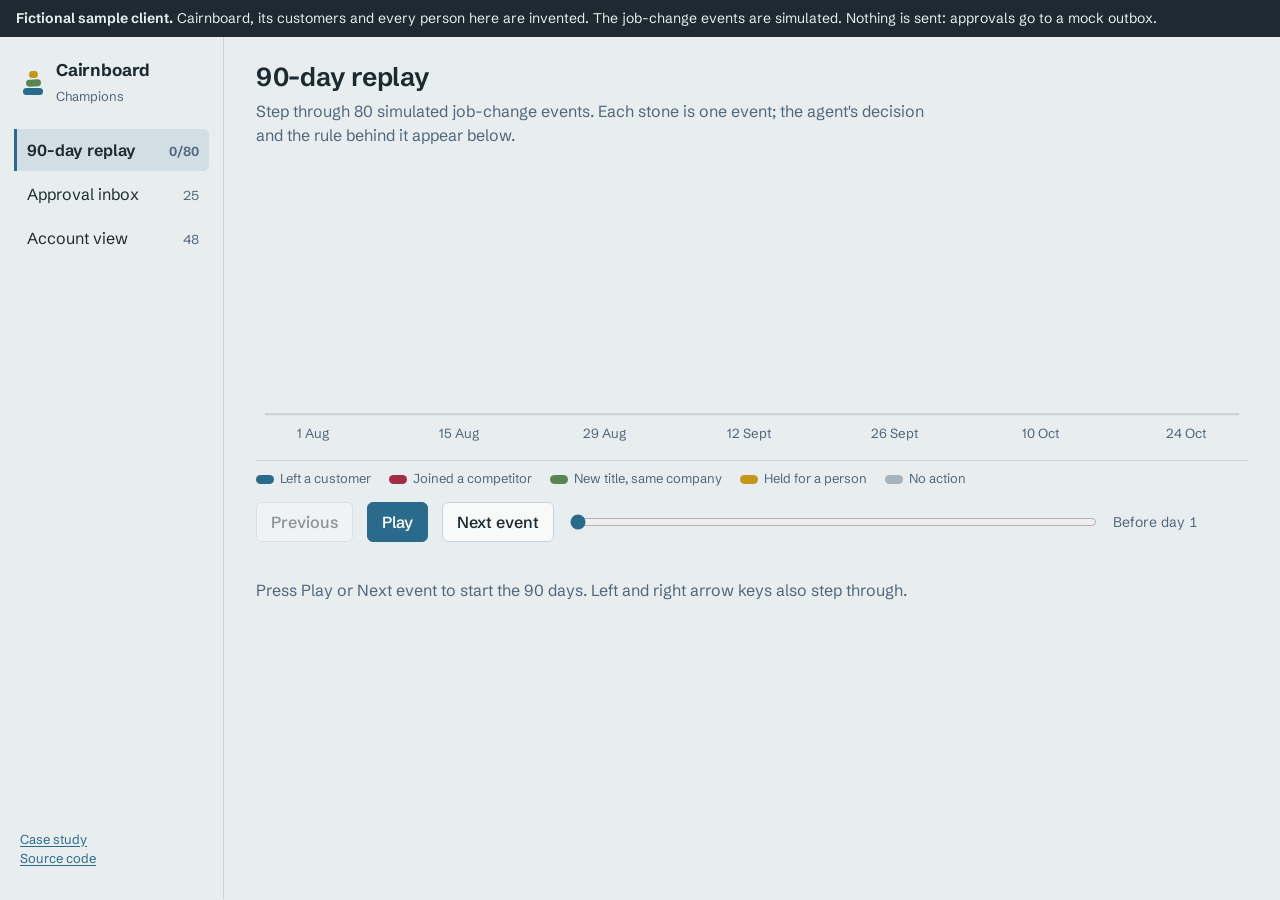
==== docs/index.html @ 4134c8ad "Agent v2 results, recorded Haiku/Sonnet runs, demo, case study, README - Fix generator: renewal date" ====
<!doctype html>
<html lang="en">
<head>
<meta charset="utf-8">
<meta name="viewport" content="width=device-width, initial-scale=1">
<title>Cairnboard Champions: job-change agent demo</title>
<meta name="description" content="Demo of an event-driven agent that tracks champion job changes. Fictional sample client, simulated events, nothing is sent.">
<link rel="preconnect" href="https://fonts.googleapis.com">
<link rel="preconnect" href="https://fonts.gstatic.com" crossorigin>
<link href="https://fonts.googleapis.com/css2?family=Newsreader:ital,opsz,wght@0,6..72,400;0,6..72,600;1,6..72,400&family=Schibsted+Grotesk:wght@400;500;600;700&display=swap" rel="stylesheet">
<link rel="stylesheet" href="style.css">
</head>
<body>
<div class="notice"><b>Fictional sample client.</b> Cairnboard, its customers and every person here are invented. The job-change events are simulated. Nothing is sent: approvals go to a mock outbox.</div>
<div class="shell">
  <aside class="rail">
    <div class="brand">
      <svg viewBox="0 0 26 30" aria-hidden="true"><rect x="3" y="21" width="20" height="7" rx="3.5" fill="var(--tarn)"/><rect x="6" y="12.5" width="15" height="7" rx="3.5" fill="var(--lichen)" transform="rotate(-3 13 16)"/><rect x="9" y="4" width="9" height="7" rx="3.5" fill="var(--gorse)" transform="rotate(4 13 7)"/></svg>
      <div><strong>Cairnboard</strong><span>Champions</span></div>
    </div>
    <nav class="nav" aria-label="Views">
      <button data-view="replay">90-day replay <span class="count" id="c-replay"></span></button>
      <button data-view="inbox">Approval inbox <span class="count" id="c-inbox"></span></button>
      <button data-view="account">Account view <span class="count" id="c-account"></span></button>
    </nav>
    <p class="railnote"><a href="case-study.html">Case study</a><br><a href="https://github.com/RyColls/champion-job-change-agent">Source code</a></p>
  </aside>
  <main class="main" id="main" tabindex="-1"></main>
</div>
<script id="data" type="application/json">{"feed":"eval2","backend":"recorded","rules":{"N1":"Structured event, no model needed","N2":"Free-text event: a model extracted the fields and every value was found verbatim in the text","I1":"Identity score met the confirm threshold (6.0)","C1":"Destination classified against the customer, prospect and competitor lists","D1":"First time this person and destination were seen","W1":"Contact is a champion or executive sponsor","X1":"Final label recorded","G1":"Duplicate of an earlier event: logged, no second task","G2":"Identity score below the review threshold: not the same person, no action","G3":"Identity score in the review band: a human settles it, no play fires","G4":"Contact is not on the watch list (champions and executive sponsors only): logged, no play","G5":"Event text could not be normalized and validated: sent to review, no play","fit_prospect":"Moved to a company that fits and is not a customer","customer":"Moved to an existing customer","competitor":"Moved to a competitor: outreach suppressed","nofit_prospect":"Moved to a company that does not fit","none":"No new employer known","same_company":"Same company, new title","unknown":"Moved to a company that is not in any list"},"rolelabel":{"champion":"Champion","exec_sponsor":"Executive sponsor","admin":"Admin","power_user":"Power user"},"events":[{"event_id":"E001","received_at":"2026-08-05","source":"simulated-feed","format":"structured","structured":{"full_name":"Leila Holloway","prior_employer":"The Knollscope","prior_title":null,"prior_email_domain":"knollscope.example","new_employer":"Knoll bridge","new_title":"UX Researcher","location":"Seattle"}},{"event_id":"E002","received_at":"2026-08-09","source":"simulated-feed","format":"text","text":"Thrilled to share I'm starting a new chapter as Senior Product Manager at Northwindstack! After a great run at Tesselscope, onward. — Chloe Gallagher, London"},{"event_id":"E003","received_at":"2026-08-10","source":"simulated-feed","format":"structured","structured":{"full_name":"Diego Marchetti","prior_employer":"Islehub Inc.","prior_title":"Principal Product Manager","prior_email_domain":"islehub.example","new_employer":"emberport","new_title":"Customer Insights Analyst","location":"Atlanta"}},{"event_id":"E004","received_at":"2026-08-13","source":"simulated-feed","format":"structured","structured":{"full_name":"Rohan Okafor","prior_employer":"The Northwindyard","prior_title":"Product Operations Lead","prior_email_domain":null,"new_employer":"The Mosaiclabs","new_title":"Associate Product Manager","location":null}},{"event_id":"E005","received_at":"2026-08-13","source":"simulated-feed","format":"structured","structured":{"full_name":"Callum Everhart","prior_employer":"THISTLELABS","prior_title":"Group Product Manager","prior_email_domain":"thistlelabs.example","new_employer":"Quartzmint, Inc.","new_title":"VP Product","location":null}},{"event_id":"E006","received_at":"2026-08-13","source":"simulated-feed","format":"structured","structured":{"full_name":"Julian Moreau","prior_employer":"MOSAICWAVE","prior_title":null,"prior_email_domain":"mosaicwave.example","new_employer":"MOSAICWAVE","new_title":"Principal Product Manager","location":"Singapore"}},{"event_id":"E007","received_at":"2026-08-15","source":"simulated-feed","format":"structured","structured":{"full_name":"Lucas Delacroix","prior_employer":"Thistlebase Inc.","prior_title":"Associate Product Manager","prior_email_domain":null,"new_employer":"Harborflow, Inc.","new_title":"Customer Insights Analyst","location":"London"}},{"event_id":"E008","received_at":"2026-08-16","source":"simulated-feed","format":"text","text":"Thrilled to share I'm starting a new chapter as VP Product at Quartz mint! After a great run at Thistlelabs, onward. — Callum Everhart, Berlin"},{"event_id":"E009","received_at":"2026-08-17","source":"simulated-feed","format":"structured","structured":{"full_name":"Jonathan Farouk","prior_employer":"Thistlepath, Inc.","prior_title":"Product Operations Lead","prior_email_domain":"thistlepath.example","new_employer":null,"new_title":null,"location":"Portland"}},{"event_id":"E010","received_at":"2026-08-18","source":"simulated-feed","format":"text","text":"Thrilled to share I'm starting a new chapter as Product Operations Lead at harborlabs! After a great run at pylonmint, onward. — Jon Underhill, Denver"},{"event_id":"E011","received_at":"2026-08-19","source":"simulated-feed","format":"structured","structured":{"full_name":"Kwame Bakshi","prior_employer":"Gantrypath Inc.","prior_title":"Principal Product Manager","prior_email_domain":"gantrypath.example","new_employer":"Heron line","new_title":"Senior Product Manager","location":"Atlanta"}},{"event_id":"E012","received_at":"2026-08-19","source":"simulated-feed","format":"text","text":"Congratulations to Noor Fairbanks, now Product Manager at Kestrelworks (formerly Senior Product Manager)."},{"event_id":"E013","received_at":"2026-08-20","source":"simulated-feed","format":"structured","structured":{"full_name":"Camila Yamada","prior_employer":null,"prior_title":"Head of Product","prior_email_domain":null,"new_employer":"Latticelabs Inc.","new_title":"Associate Product Manager","location":"Berlin"}},{"event_id":"E014","received_at":"2026-08-20","source":"simulated-feed","format":"structured","structured":{"full_name":"Malik Oyelaran","prior_employer":"Ferroyard","prior_title":"Chief Product Officer","prior_email_domain":null,"new_employer":"Ferroyard","new_title":"Head of Product","location":"Berlin"}},{"event_id":"E015","received_at":"2026-08-21","source":"simulated-feed","format":"text","text":"Elizabeth Thorne has joined Zephyrdock as Principal Product Manager. Previously UX Researcher at cobaltbridge. Based in Seattle."},{"event_id":"E016","received_at":"2026-08-22","source":"simulated-feed","format":"structured","structured":{"full_name":"Jon Achterberg","prior_employer":"emberscope","prior_title":"Principal PM","prior_email_domain":"emberscope.example","new_employer":null,"new_title":null,"location":"Portland"}},{"event_id":"E017","received_at":"2026-08-24","source":"simulated-feed","format":"structured","structured":{"full_name":"Kwame Sorensen","prior_employer":"isleworks","prior_title":"Sr Product Manager","prior_email_domain":null,"new_employer":"Verityflow Inc.","new_title":"Senior Product Manager","location":"Atlanta"}},{"event_id":"E018","received_at":"2026-08-26","source":"simulated-feed","format":"text","text":"Thrilled to share I'm starting a new chapter as UX Researcher at Zephyrport! After a great run at Tamarackforge, onward. — Marisol Abernathy, Denver"},{"event_id":"E019","received_at":"2026-08-27","source":"simulated-feed","format":"text","text":"Idris Mahlangu has joined Northwind dock as Chief Product Officer. Previously Product Manager at The Zephyrstack. Based in Dublin."},{"event_id":"E020","received_at":"2026-08-28","source":"simulated-feed","format":"text","text":"Thrilled to share I'm starting a new chapter as Principal Product Manager at Latticelabs! — Lucia Sinclair, Denver"},{"event_id":"E021","received_at":"2026-08-29","source":"simulated-feed","format":"structured","structured":{"full_name":"Arjun Reyes","prior_employer":"The Latticepoint","prior_title":"UX Researcher","prior_email_domain":null,"new_employer":"Gantrystack","new_title":"Product Designer","location":"Boston"}},{"event_id":"E022","received_at":"2026-08-29","source":"simulated-feed","format":"structured","structured":{"full_name":"Chloe Eriksen","prior_employer":"Mosaicscope","prior_title":"Product Manager","prior_email_domain":null,"new_employer":"Mosaicscope","new_title":"Senior Product Manager","location":"Chicago"}},{"event_id":"E023","received_at":"2026-08-29","source":"simulated-feed","format":"structured","structured":{"full_name":"Zainab Hashemi","prior_employer":"Fableyard Inc.","prior_title":"Group Product Manager","prior_email_domain":null,"new_employer":"KESTRELLABS","new_title":"Associate Product Manager","location":"Portland"}},{"event_id":"E024","received_at":"2026-08-30","source":"simulated-feed","format":"text","text":"Idris Iyer has joined Pylonyard as Group Product Manager. Previously PM at Brindle base."},{"event_id":"E025","received_at":"2026-08-30","source":"simulated-feed","format":"structured","structured":{"full_name":"Camila Whitfield","prior_employer":null,"prior_title":null,"prior_email_domain":"marlowlabs.example","new_employer":"Tamarackwave, Inc.","new_title":"VP Product","location":"Dublin"}},{"event_id":"E026","received_at":"2026-08-31","source":"simulated-feed","format":"text","text":"Matt Voss has joined Fathomgrid Inc as Chief Product Officer. Previously Chief Product Officer at Tamarackpath. Based in Seattle."},{"event_id":"E027","received_at":"2026-09-02","source":"simulated-feed","format":"structured","structured":{"full_name":"Idris Eriksen","prior_employer":"Jaspercast","prior_title":"Head of Product","prior_email_domain":null,"new_employer":"Jaspercast","new_title":"Chief Product Officer","location":null}},{"event_id":"E028","received_at":"2026-09-03","source":"simulated-feed","format":"structured","structured":{"full_name":"Matt Fontaine","prior_employer":"Latticeworks","prior_title":"Head of Product","prior_email_domain":null,"new_employer":"SABLEFLOW","new_title":"Senior Product Manager","location":"Berlin"}},{"event_id":"E029","received_at":"2026-09-03","source":"simulated-feed","format":"structured","structured":{"full_name":"Diego Yilmaz","prior_employer":"Lumen labs","prior_title":"VP Product","prior_email_domain":null,"new_employer":null,"new_title":null,"location":"Dublin"}},{"event_id":"E030","received_at":"2026-09-05","source":"simulated-feed","format":"text","text":"Congratulations to Samantha Sandoval, now Product Operations Lead at opalloop."},{"event_id":"E031","received_at":"2026-09-07","source":"simulated-feed","format":"structured","structured":{"full_name":"Wanjiru Montgomery","prior_employer":null,"prior_title":"Head of Product","prior_email_domain":"hollisgrid.example","new_employer":"TAMARACKPORT","new_title":"Head of Product","location":"Seattle"}},{"event_id":"E032","received_at":"2026-09-08","source":"simulated-feed","format":"structured","structured":{"full_name":"Nadia Jovanovic","prior_employer":"Knollyard Inc.","prior_title":"Chief Product Officer","prior_email_domain":"knollyard.example","new_employer":"Knollyard Inc.","new_title":"VP Product","location":"Seattle"}},{"event_id":"E033","received_at":"2026-09-10","source":"simulated-feed","format":"text","text":"Rohan Iyer has joined Cobaltstack Inc as Chief Product Officer. Previously Principal Product Manager at Harborcast."},{"event_id":"E034","received_at":"2026-09-11","source":"simulated-feed","format":"structured","structured":{"full_name":"Camila Nguyen","prior_employer":"Islepoint","prior_title":"VP Product","prior_email_domain":"islepoint.example","new_employer":"Alder path","new_title":"Head of Product","location":"Austin"}},{"event_id":"E035","received_at":"2026-09-11","source":"simulated-feed","format":"structured","structured":{"full_name":"Benjamin Kapoor","prior_employer":"veritydock","prior_title":"Principal Product Manager","prior_email_domain":"veritydock.example","new_employer":"Sableline","new_title":"Senior Product Manager","location":"Boston"}},{"event_id":"E036","received_at":"2026-09-13","source":"simulated-feed","format":"structured","structured":{"full_name":"Ravi Thorne","prior_employer":"COBALTCAST","prior_title":null,"prior_email_domain":"cobaltcast.example","new_employer":"The Hollisworks","new_title":"Product Designer","location":"London"}},{"event_id":"E037","received_at":"2026-09-16","source":"simulated-feed","format":"structured","structured":{"full_name":"Imani Dimitrov","prior_employer":"harborloop","prior_title":null,"prior_email_domain":"harborloop.example","new_employer":"Ironwoodstack","new_title":"Group Product Manager","location":"Singapore"}},{"event_id":"E038","received_at":"2026-09-20","source":"simulated-feed","format":"text","text":"Greta Okafor has joined knollforge as Group Product Manager. Previously Product Manager at Veritypoint. Based in Denver."},{"event_id":"E039","received_at":"2026-09-20","source":"simulated-feed","format":"text","text":"Thrilled to share I'm starting a new chapter as Group Product Manager at Latticelabs! After a great run at northwindpoint, onward. — Nick Zimmerman"},{"event_id":"E040","received_at":"2026-09-21","source":"simulated-feed","format":"structured","structured":{"full_name":"Samantha Underhill","prior_employer":"Cobaltcast Inc.","prior_title":null,"prior_email_domain":null,"new_employer":"Brindledock, Inc.","new_title":"Group Product Manager","location":"Toronto"}},{"event_id":"E041","received_at":"2026-09-22","source":"simulated-feed","format":"text","text":"Congratulations to Mei Adeyemi, now Senior Product Manager at Marlowlabs (formerly VP Product)."},{"event_id":"E042","received_at":"2026-09-22","source":"simulated-feed","format":"structured","structured":{"full_name":"Mateo Achterberg","prior_employer":"marlowyard","prior_title":"VP Product","prior_email_domain":null,"new_employer":"marlowyard","new_title":"Chief Product Officer","location":"Portland"}},{"event_id":"E043","received_at":"2026-09-26","source":"simulated-feed","format":"structured","structured":{"full_name":"Ravi Tran","prior_employer":"Emberbridge","prior_title":"VP Product","prior_email_domain":"emberbridge.example","new_employer":"Wrenworks, Inc.","new_title":"Group Product Manager","location":"Atlanta"}},{"event_id":"E044","received_at":"2026-09-26","source":"simulated-feed","format":"text","text":"Rohan Dunmore has joined Fablegrid as Senior Product Manager. Based in Dublin."},{"event_id":"E045","received_at":"2026-09-27","source":"simulated-feed","format":"structured","structured":{"full_name":"Anika Marchetti","prior_employer":null,"prior_title":"Product Operations Lead","prior_email_domain":null,"new_employer":"Brindleline","new_title":"Product Operations Lead","location":"Portland"}},{"event_id":"E046","received_at":"2026-09-28","source":"simulated-feed","format":"text","text":"Thrilled to share I'm starting a new chapter as Group Product Manager at The Wrenworks! After a great run at Ember bridge, onward. — Ravi Tran, Atlanta"},{"event_id":"E047","received_at":"2026-10-02","source":"simulated-feed","format":"structured","structured":{"full_name":"Alexander Rutherford","prior_employer":"Wren path","prior_title":"Product Manager","prior_email_domain":"wrenpath.example","new_employer":"Tesselpoint, Inc.","new_title":"Customer Insights Analyst","location":"Denver"}},{"event_id":"E048","received_at":"2026-10-03","source":"simulated-feed","format":"text","text":"Lucas Laurent has joined Jasperwave as Head of Product. Previously Head of Product. Based in Portland."},{"event_id":"E049","received_at":"2026-10-03","source":"simulated-feed","format":"structured","structured":{"full_name":"Mateo Gallagher","prior_employer":"MOSAICSCOPE","prior_title":"Chief Product Officer","prior_email_domain":null,"new_employer":"Zephyrpath","new_title":"Product Designer","location":"Portland"}},{"event_id":"E050","received_at":"2026-10-04","source":"simulated-feed","format":"text","text":"Benjamin Ortega has joined Wren dock as UX Researcher. Previously Group PM at Isle yard. Based in Austin."},{"event_id":"E051","received_at":"2026-10-05","source":"simulated-feed","format":"structured","structured":{"full_name":"Marcus Everhart","prior_employer":"nimbusbase","prior_title":"Group Product Manager","prior_email_domain":"nimbusbase.example","new_employer":"Deltapath","new_title":"Product Designer","location":"Chicago"}},{"event_id":"E052","received_at":"2026-10-07","source":"simulated-feed","format":"structured","structured":{"full_name":"Imani Banerjee","prior_employer":"Umberforge","prior_title":"Head of Product","prior_email_domain":null,"new_employer":"brindleflow","new_title":"Chief Product Officer","location":"Portland"}},{"event_id":"E053","received_at":"2026-10-08","source":"simulated-feed","format":"structured","structured":{"full_name":"Viktor Navarro","prior_employer":"lumenflow","prior_title":"Associate Product Manager","prior_email_domain":null,"new_employer":"Wren cast","new_title":"Product Operations Lead","location":"Toronto"}},{"event_id":"E054","received_at":"2026-10-09","source":"simulated-feed","format":"structured","structured":{"full_name":"Felix Vasquez","prior_employer":"tesselloop","prior_title":"Product Ops Lead","prior_email_domain":"tesselloop.example","new_employer":"Cobaltdock Inc.","new_title":"Product Manager","location":"Austin"}},{"event_id":"E055","received_at":"2026-10-09","source":"simulated-feed","format":"structured","structured":{"full_name":"Matthew Patel","prior_employer":"The Thistlepath","prior_title":"Product Manager","prior_email_domain":null,"new_employer":"The Thistlepath","new_title":"VP Product","location":"Chicago"}},{"event_id":"E056","received_at":"2026-10-09","source":"simulated-feed","format":"structured","structured":{"full_name":"Oliver Escobar","prior_employer":"ALDERCAST","prior_title":"Head of Product","prior_email_domain":null,"new_employer":"tamarackyard","new_title":"UX Researcher","location":null}},{"event_id":"E057","received_at":"2026-10-09","source":"simulated-feed","format":"structured","structured":{"full_name":"Jonathan Fairbanks","prior_employer":"Cobaltyard, Inc.","prior_title":"Principal Product Manager","prior_email_domain":null,"new_employer":"Orchardport","new_title":"Senior Product Manager","location":"Denver"}},{"event_id":"E058","received_at":"2026-10-09","source":"simulated-feed","format":"structured","structured":{"full_name":"Marisol Castellano","prior_employer":"Juniperworks Inc.","prior_title":"VP Product","prior_email_domain":"juniperworks.example","new_employer":"Juniperworks Inc.","new_title":"Head of Product","location":"Atlanta"}},{"event_id":"E059","received_at":"2026-10-09","source":"simulated-feed","format":"structured","structured":{"full_name":"Greta Sinclair","prior_employer":null,"prior_title":"Group Product Manager","prior_email_domain":null,"new_employer":"Brindlebridge","new_title":"Product Designer","location":"Portland"}},{"event_id":"E060","received_at":"2026-10-10","source":"simulated-feed","format":"structured","structured":{"full_name":"Marisol Tanaka","prior_employer":"Opalscope","prior_title":null,"prior_email_domain":"opalscope.example","new_employer":"glintcast","new_title":"Customer Insights Analyst","location":"Berlin"}},{"event_id":"E061","received_at":"2026-10-10","source":"simulated-feed","format":"text","text":"Thrilled to share I'm starting a new chapter as Group Product Manager at Willowforge! After a great run at fathomlabs, onward. — Imani Moreau, Berlin"},{"event_id":"E062","received_at":"2026-10-11","source":"simulated-feed","format":"structured","structured":{"full_name":"Marisol Farouk","prior_employer":"estuaryhub","prior_title":"Head of Product","prior_email_domain":"estuaryhub.example","new_employer":null,"new_title":null,"location":"Portland"}},{"event_id":"E063","received_at":"2026-10-12","source":"simulated-feed","format":"structured","structured":{"full_name":"Anika Varga","prior_employer":"Umberyard","prior_title":"Product Operations Lead","prior_email_domain":null,"new_employer":"EMBERLOOP","new_title":"Associate Product Manager","location":"Austin"}},{"event_id":"E064","received_at":"2026-10-14","source":"simulated-feed","format":"text","text":"Congratulations to Marisol Delacroix, now Product Manager at Deltastack (formerly Chief Product Officer)."},{"event_id":"E065","received_at":"2026-10-14","source":"simulated-feed","format":"text","text":"Thrilled to share I'm starting a new chapter as Group Product Manager at Kestrelhub! After a great run at Tamarackport Inc, onward. — Leila Prescott, Toronto"},{"event_id":"E066","received_at":"2026-10-14","source":"simulated-feed","format":"text","text":"Marisol Tanaka has joined Glintcast as Customer Insights Analyst. Previously Head of Product at Opal scope. Based in Berlin."},{"event_id":"E067","received_at":"2026-10-15","source":"simulated-feed","format":"structured","structured":{"full_name":"Tamsin Montgomery","prior_employer":"Fathompoint","prior_title":"Head of Product","prior_email_domain":null,"new_employer":"Corvidflow","new_title":"Product Operations Lead","location":"London"}},{"event_id":"E068","received_at":"2026-10-15","source":"simulated-feed","format":"structured","structured":{"full_name":"Alexander Moreau","prior_employer":"Ironwoodpoint, Inc.","prior_title":"Senior Product Manager","prior_email_domain":null,"new_employer":"Northwindstack, Inc.","new_title":"Chief Product Officer","location":"Dublin"}},{"event_id":"E069","received_at":"2026-10-15","source":"simulated-feed","format":"text","text":"Hannah Quinlan has joined The Basaltstack as Customer Insights Analyst. Previously Sr Product Manager at Quill works."},{"event_id":"E070","received_at":"2026-10-15","source":"simulated-feed","format":"text","text":"Thrilled to share I'm starting a new chapter as Senior Product Manager at The Ferromint! After a great run at The Graniteport, onward. — Samantha Pereira, Atlanta"},{"event_id":"E071","received_at":"2026-10-20","source":"simulated-feed","format":"structured","structured":{"full_name":"Theo Lombardi","prior_employer":"Jasperscope","prior_title":"Principal Product Manager","prior_email_domain":"jasperscope.example","new_employer":"Nimbuspoint","new_title":"Product Designer","location":"Berlin"}},{"event_id":"E072","received_at":"2026-10-20","source":"simulated-feed","format":"structured","structured":{"full_name":"Imani Rutherford","prior_employer":"KNOLLWAVE","prior_title":"Chief Product Officer","prior_email_domain":"knollwave.example","new_employer":"Fathomline","new_title":"Chief Product Officer","location":"London"}},{"event_id":"E073","received_at":"2026-10-21","source":"simulated-feed","format":"text","text":"Imani Rutherford has joined Fathomline as Chief Product Officer. Previously Chief Product Officer at The Knollwave. Based in Austin."},{"event_id":"E074","received_at":"2026-10-22","source":"simulated-feed","format":"structured","structured":{"full_name":"Mateo Adeyemi","prior_employer":"Emberloop Inc.","prior_title":null,"prior_email_domain":null,"new_employer":null,"new_title":null,"location":"London"}},{"event_id":"E075","received_at":"2026-10-25","source":"simulated-feed","format":"text","text":"Yusuf Kapoor has joined Willow labs as Product Designer. Previously Principal Product Manager at The Lumenport. Based in Singapore."},{"event_id":"E076","received_at":"2026-10-25","source":"simulated-feed","format":"text","text":"Arjun Banerjee has joined Thistleline as Principal Product Manager. Previously Associate Product Manager at Zephyrport. Based in Denver."},{"event_id":"E077","received_at":"2026-10-25","source":"simulated-feed","format":"structured","structured":{"full_name":"Viktor Thorne","prior_employer":"Knoll works","prior_title":"Senior Product Manager","prior_email_domain":null,"new_employer":"Alder dock","new_title":"Product Operations Lead","location":"Boston"}},{"event_id":"E078","received_at":"2026-10-27","source":"simulated-feed","format":"text","text":"Thrilled to share I'm starting a new chapter as Product Operations Lead at mosaiclabs! After a great run at Estuaryyard Inc, onward. — Anders Novak, Singapore"},{"event_id":"E079","received_at":"2026-10-27","source":"simulated-feed","format":"text","text":"Kate Laurent has joined The Jasperwave as Product Operations Lead. Previously Product Operations Lead at Vantagelabs Inc. Based in Dublin."},{"event_id":"E080","received_at":"2026-10-29","source":"simulated-feed","format":"structured","structured":{"full_name":"Santiago Gallagher","prior_employer":"DELTACAST","prior_title":"Group Product Manager","prior_email_domain":"deltacast.example","new_employer":"Holliscast, Inc.","new_title":"Principal Product Manager","location":"Dublin"}}],"decisions":[{"event_id":"E001","received_at":"2026-08-05","label":"departure:fit_prospect","rule":"R1","plays":{"risk_flag":"F001","csm_task":"T001","new_contact":"NK001","queue_item":"Q001"},"steps":[{"step":"normalize","rule":"N1","outcome":"ok","detail":"structured event, no AI needed"},{"step":"identity","rule":"I1","outcome":"confirmed","detail":"score 9.0 meets the confirm threshold 6.0. The event name matches the record exactly, and the prior employer (Knollscope) and prior e-mail domain (knollscope.example) both match the account, for a score of 9.0 against the 6.0 confirm threshold. The location differs (Seattle vs Toronto), but that carries no penalty because people relocate. Together this supports the confirmed decision that the event is about our contact."},{"step":"classify","rule":"C1","outcome":"ok","detail":"destination=fit_prospect (Knollbridge)"},{"step":"dedupe","rule":"D1","outcome":"ok","detail":"first time this person and destination were seen"},{"step":"watchlist","rule":"W1","outcome":"ok","detail":"exec_sponsor is on the watch list"},{"step":"rules","rule":"R1","outcome":"ok","detail":"Moved to a company that fits and is not a customer"},{"step":"disposition","rule":"X1","outcome":"ok","detail":"label=departure:fit_prospect (decided by R1)"}],"payload":{"full_name":"Leila Holloway","prior_employer":"The Knollscope","prior_title":null,"prior_email_domain":"knollscope.example","new_employer":"Knoll bridge","new_title":"UX Researcher","location":"Seattle"}},{"event_id":"E002","received_at":"2026-08-09","label":"departure:fit_prospect","rule":"R1","plays":{"risk_flag":"F002","csm_task":"T002","new_contact":"NK002","queue_item":"Q002"},"steps":[{"step":"normalize","rule":"N2","outcome":"ok","detail":"extracted by claude-haiku-5-5 (Claude Code subagent); every value found verbatim in the text"},{"step":"identity","rule":"I1","outcome":"confirmed","detail":"score 7.0 meets the confirm threshold 6.0. The full name matches exactly, the prior employer is Tesselscope as in our records, and the location (London) matches. That adds up to 7.0, above the 6.0 confirm threshold, so the event is confirmed as being about our contact."},{"step":"classify","rule":"C1","outcome":"ok","detail":"destination=fit_prospect (Northwindstack)"},{"step":"dedupe","rule":"D1","outcome":"ok","detail":"first time this person and destination were seen"},{"step":"watchlist","rule":"W1","outcome":"ok","detail":"exec_sponsor is on the watch list"},{"step":"rules","rule":"R1","outcome":"ok","detail":"Moved to a company that fits and is not a customer"},{"step":"disposition","rule":"X1","outcome":"ok","detail":"label=departure:fit_prospect (decided by R1)"}],"payload":{"full_name":"Chloe Gallagher","prior_employer":"Tesselscope","prior_title":null,"prior_email_domain":null,"new_employer":"Northwindstack","new_title":"Senior Product Manager","location":"London"}},{"event_id":"E003","received_at":"2026-08-10","label":"departure:customer","rule":"R2","plays":{"risk_flag":"F003","csm_task":"T003","notification":"N001"},"steps":[{"step":"normalize","rule":"N1","outcome":"ok","detail":"structured event, no AI needed"},{"step":"identity","rule":"I1","outcome":"confirmed","detail":"score 11.0 meets the confirm threshold 6.0. Every signal lines up: exact name match, prior employer Islehub, prior e-mail domain islehub.example, location Atlanta, and a similar title (Principal Product Manager). The score of 11.0 is well above the 6.0 confirm threshold, so the event is confirmed as being about our contact."},{"step":"classify","rule":"C1","outcome":"ok","detail":"destination=customer (Emberport)"},{"step":"dedupe","rule":"D1","outcome":"ok","detail":"first time this person and destination were seen"},{"step":"watchlist","rule":"W1","outcome":"ok","detail":"champion is on the watch list"},{"step":"rules","rule":"R2","outcome":"ok","detail":"Moved to an existing customer"},{"step":"disposition","rule":"X1","outcome":"ok","detail":"label=departure:customer (decided by R2)"}],"payload":{"full_name":"Diego Marchetti","prior_employer":"Islehub Inc.","prior_title":"Principal Product Manager","prior_email_domain":"islehub.example","new_employer":"emberport","new_title":"Customer Insights Analyst","location":"Atlanta"}},{"event_id":"E004","received_at":"2026-08-13","label":"departure:unknown_company","rule":"R7","plays":{"risk_flag":"F004","csm_task":"T004","revops_review":"Q003"},"steps":[{"step":"normalize","rule":"N1","outcome":"ok","detail":"structured event, no AI needed"},{"step":"identity","rule":"I1","outcome":"confirmed","detail":"score 7.0 meets the confirm threshold 6.0. The full name matches exactly, the prior employer is Northwindyard, and the prior title (Product Operations Lead) is similar to the one on record. The 7.0 score meets the 6.0 confirm threshold, so the event is confirmed as being about our contact."},{"step":"classify","rule":"C1","outcome":"ok","detail":"destination=unknown"},{"step":"dedupe","rule":"D1","outcome":"ok","detail":"first time this person and destination were seen"},{"step":"watchlist","rule":"W1","outcome":"ok","detail":"champion is on the watch list"},{"step":"rules","rule":"R7","outcome":"ok","detail":"Moved to a company that is not in any list"},{"step":"disposition","rule":"X1","outcome":"ok","detail":"label=departure:unknown_company (decided by R7)"}],"payload":{"full_name":"Rohan Okafor","prior_employer":"The Northwindyard","prior_title":"Product Operations Lead","prior_email_domain":null,"new_employer":"The Mosaiclabs","new_title":"Associate Product Manager","location":null}},{"event_id":"E005","received_at":"2026-08-13","label":"departure:fit_prospect","rule":"R1","plays":{"risk_flag":"F005","csm_task":"T005","new_contact":"NK003","queue_item":"Q004"},"steps":[{"step":"normalize","rule":"N1","outcome":"ok","detail":"structured event, no AI needed"},{"step":"identity","rule":"I1","outcome":"confirmed","detail":"score 10.0 meets the confirm threshold 6.0. The name matches exactly, the prior employer is Thistlelabs, the prior e-mail domain (thistlelabs.example) matches the account, and the title (Group Product Manager) is similar. The score of 10.0 clears the 6.0 confirm threshold, so the event is confirmed as being about our contact."},{"step":"classify","rule":"C1","outcome":"ok","detail":"destination=fit_prospect (Quartzmint)"},{"step":"dedupe","rule":"D1","outcome":"ok","detail":"first time this person and destination were seen"},{"step":"watchlist","rule":"W1","outcome":"ok","detail":"champion is on the watch list"},{"step":"rules","rule":"R1","outcome":"ok","detail":"Moved to a company that fits and is not a customer"},{"step":"disposition","rule":"X1","outcome":"ok","detail":"label=departure:fit_prospect (decided by R1)"}],"payload":{"full_name":"Callum Everhart","prior_employer":"THISTLELABS","prior_title":"Group Product Manager","prior_email_domain":"thistlelabs.example","new_employer":"Quartzmint, Inc.","new_title":"VP Product","location":null}},{"event_id":"E006","received_at":"2026-08-13","label":"same_company_title_change","rule":"R6","plays":{"record_update":"U001"},"steps":[{"step":"normalize","rule":"N1","outcome":"ok","detail":"structured event, no AI needed"},{"step":"identity","rule":"I1","outcome":"confirmed","detail":"score 10.0 meets the confirm threshold 6.0. The full name matches exactly, the prior employer is Mosaicwave, the prior e-mail domain (mosaicwave.example) matches the account, and the location (Singapore) matches. This gives 10.0, above the 6.0 confirm threshold, so the event is confirmed as being about our contact."},{"step":"classify","rule":"C1","outcome":"ok","detail":"destination=same_company (Mosaicwave)"},{"step":"dedupe","rule":"D1","outcome":"ok","detail":"first time this person and destination were seen"},{"step":"watchlist","rule":"W1","outcome":"ok","detail":"exec_sponsor is on the watch list"},{"step":"rules","rule":"R6","outcome":"ok","detail":"Same company, new title"},{"step":"disposition","rule":"X1","outcome":"ok","detail":"label=same_company_title_change (decided by R6)"}],"payload":{"full_name":"Julian Moreau","prior_employer":"MOSAICWAVE","prior_title":null,"prior_email_domain":"mosaicwave.example","new_employer":"MOSAICWAVE","new_title":"Principal Product Manager","location":"Singapore"}},{"event_id":"E007","received_at":"2026-08-15","label":"no_match","rule":"G2","plays":{},"steps":[{"step":"normalize","rule":"N1","outcome":"ok","detail":"structured event, no AI needed"},{"step":"identity","rule":"G2","outcome":"no_match","detail":"score -0.5 is below the review threshold 3.5. Only the name matches. The prior employer (Thistlebase Inc.) is not Willowworks, which costs 3.0 points, and the prior title (Associate Product Manager) differs from Head of Product. The location difference (London vs Dublin) carries no penalty. The resulting score of -0.5 is below the 3.5 review threshold, so this is treated as no match."},{"step":"classify","rule":"G2","outcome":"skipped","detail":"not reached: stopped at identity by G2"},{"step":"dedupe","rule":"G2","outcome":"skipped","detail":"not reached: stopped at identity by G2"},{"step":"watchlist","rule":"G2","outcome":"skipped","detail":"not reached: stopped at identity by G2"},{"step":"rules","rule":"G2","outcome":"skipped","detail":"not reached: stopped at identity by G2"},{"step":"disposition","rule":"X1","outcome":"ok","detail":"label=no_match (decided by G2)"}],"payload":{"full_name":"Lucas Delacroix","prior_employer":"Thistlebase Inc.","prior_title":"Associate Product Manager","prior_email_domain":null,"new_employer":"Harborflow, Inc.","new_title":"Customer Insights Analyst","location":"London"}},{"event_id":"E008","received_at":"2026-08-16","label":"duplicate","rule":"G1","plays":{},"steps":[{"step":"normalize","rule":"N2","outcome":"ok","detail":"extracted by claude-haiku-5-5 (Claude Code subagent); every value found verbatim in the text"},{"step":"identity","rule":"I1","outcome":"confirmed","detail":"score 7.0 meets the confirm threshold 6.0. The full name matches exactly, the prior employer is Thistlelabs as in our records, and the location (Berlin) matches. The score of 7.0 meets the 6.0 confirm threshold, so the event is confirmed as being about our contact."},{"step":"classify","rule":"C1","outcome":"ok","detail":"destination=fit_prospect (Quartzmint)"},{"step":"dedupe","rule":"G1","outcome":"duplicate","detail":"same person and destination already handled 3 days earlier"},{"step":"watchlist","rule":"G1","outcome":"skipped","detail":"not reached: stopped at dedupe by G1"},{"step":"rules","rule":"G1","outcome":"skipped","detail":"not reached: stopped at dedupe by G1"},{"step":"disposition","rule":"X1","outcome":"ok","detail":"label=duplicate (decided by G1)"}],"payload":{"full_name":"Callum Everhart","prior_employer":"Thistlelabs","prior_title":null,"prior_email_domain":null,"new_employer":"Quartz mint","new_title":"VP Product","location":"Berlin"}},{"event_id":"E009","received_at":"2026-08-17","label":"departure:no_new_employer","rule":"R5","plays":{"risk_flag":"F006","csm_task":"T006"},"steps":[{"step":"normalize","rule":"N1","outcome":"ok","detail":"structured event, no AI needed"},{"step":"identity","rule":"I1","outcome":"confirmed","detail":"score 11.0 meets the confirm threshold 6.0. The name matches exactly, as do the prior employer (Thistlepath), the prior e-mail domain (thistlepath.example) and the location (Portland), and the prior title (Product Operations Lead) is similar. The score of 11.0 is well above the 6.0 confirm threshold, so the event is confirmed as being about our contact."},{"step":"classify","rule":"C1","outcome":"ok","detail":"destination=none"},{"step":"dedupe","rule":"D1","outcome":"ok","detail":"first time this person and destination were seen"},{"step":"watchlist","rule":"W1","outcome":"ok","detail":"champion is on the watch list"},{"step":"rules","rule":"R5","outcome":"ok","detail":"No new employer known"},{"step":"disposition","rule":"X1","outcome":"ok","detail":"label=departure:no_new_employer (decided by R5)"}],"payload":{"full_name":"Jonathan Farouk","prior_employer":"Thistlepath, Inc.","prior_title":"Product Operations Lead","prior_email_domain":"thistlepath.example","new_employer":null,"new_title":null,"location":"Portland"}},{"event_id":"E010","received_at":"2026-08-18","label":"departure:fit_prospect","rule":"R1","plays":{"risk_flag":"F007","csm_task":"T007","new_contact":"NK004","queue_item":"Q005"},"steps":[{"step":"normalize","rule":"N2","outcome":"ok","detail":"extracted by claude-haiku-5-5 (Claude Code subagent); every value found verbatim in the text"},{"step":"identity","rule":"I1","outcome":"confirmed","detail":"score 6.5 meets the confirm threshold 6.0. Jon is a known variant of Jonathan and the surname matches, which earns 2.5 points. The prior employer (Pylonmint) and the location (Denver) also match. The score of 6.5 meets the 6.0 confirm threshold, so the event is confirmed as being about our contact."},{"step":"classify","rule":"C1","outcome":"ok","detail":"destination=fit_prospect (Harborlabs)"},{"step":"dedupe","rule":"D1","outcome":"ok","detail":"first time this person and destination were seen"},{"step":"watchlist","rule":"W1","outcome":"ok","detail":"champion is on the watch list"},{"step":"rules","rule":"R1","outcome":"ok","detail":"Moved to a company that fits and is not a customer"},{"step":"disposition","rule":"X1","outcome":"ok","detail":"label=departure:fit_prospect (decided by R1)"}],"payload":{"full_name":"Jon Underhill","prior_employer":"pylonmint","prior_title":null,"prior_email_domain":null,"new_employer":"harborlabs","new_title":"Product Operations Lead","location":"Denver"}},{"event_id":"E011","received_at":"2026-08-19","label":"departure:nofit_prospect","rule":"R4","plays":{"risk_flag":"F008","csm_task":"T008"},"steps":[{"step":"normalize","rule":"N1","outcome":"ok","detail":"structured event, no AI needed"},{"step":"identity","rule":"I1","outcome":"confirmed","detail":"score 8.5 meets the confirm threshold 6.0. The surname differs (Bakshi vs Osei), so the name signal is weak at 0.5 and needs corroboration. That corroboration is strong: the prior employer (Gantrypath), prior e-mail domain (gantrypath.example), location (Atlanta) and a similar title (Principal Product Manager) all match. The score of 8.5 meets the 6.0 confirm threshold, so the event is confirmed as being about our contact."},{"step":"classify","rule":"C1","outcome":"ok","detail":"destination=nofit_prospect (Heronline)"},{"step":"dedupe","rule":"D1","outcome":"ok","detail":"first time this person and destination were seen"},{"step":"watchlist","rule":"W1","outcome":"ok","detail":"champion is on the watch list"},{"step":"rules","rule":"R4","outcome":"ok","detail":"Moved to a company that does not fit"},{"step":"disposition","rule":"X1","outcome":"ok","detail":"label=departure:nofit_prospect (decided by R4)"}],"payload":{"full_name":"Kwame Bakshi","prior_employer":"Gantrypath Inc.","prior_title":"Principal Product Manager","prior_email_domain":"gantrypath.example","new_employer":"Heron line","new_title":"Senior Product Manager","location":"Atlanta"}},{"event_id":"E012","received_at":"2026-08-19","label":"same_company_title_change","rule":"R6","plays":{"record_update":"U002"},"steps":[{"step":"normalize","rule":"N2","outcome":"ok","detail":"extracted by claude-haiku-5-5 (Claude Code subagent); every value found verbatim in the text"},{"step":"identity","rule":"I1","outcome":"confirmed","detail":"score 7.0 meets the confirm threshold 6.0. The full name matches exactly, the contact is still at Kestrelworks (with a new title there), and the prior title (Senior Product Manager) is similar to the one on record. The score of 7.0 meets the 6.0 confirm threshold, so the event is confirmed as being about our contact."},{"step":"classify","rule":"C1","outcome":"ok","detail":"destination=same_company (Kestrelworks)"},{"step":"dedupe","rule":"D1","outcome":"ok","detail":"first time this person and destination were seen"},{"step":"watchlist","rule":"W1","outcome":"ok","detail":"champion is on the watch list"},{"step":"rules","rule":"R6","outcome":"ok","detail":"Same company, new title"},{"step":"disposition","rule":"X1","outcome":"ok","detail":"label=same_company_title_change (decided by R6)"}],"payload":{"full_name":"Noor Fairbanks","prior_employer":null,"prior_title":"Senior Product Manager","prior_email_domain":null,"new_employer":"Kestrelworks","new_title":"Product Manager","location":null}},{"event_id":"E013","received_at":"2026-08-20","label":"identity_review","rule":"G3","plays":{},"steps":[{"step":"normalize","rule":"N1","outcome":"ok","detail":"structured event, no AI needed"},{"step":"identity","rule":"G3","outcome":"review","detail":"score 5.0 is between review 3.5 and confirm 6.0. The name matches exactly, the location (Berlin) matches and the prior title (Head of Product) is similar, but no prior employer was given, so that signal adds nothing. The score of 5.0 falls between the 3.5 review threshold and the 6.0 confirm threshold, so it is sent for human review rather than confirmed."},{"step":"classify","rule":"G3","outcome":"skipped","detail":"not reached: stopped at identity by G3"},{"step":"dedupe","rule":"G3","outcome":"skipped","detail":"not reached: stopped at identity by G3"},{"step":"watchlist","rule":"G3","outcome":"skipped","detail":"not reached: stopped at identity by G3"},{"step":"rules","rule":"G3","outcome":"skipped","detail":"not reached: stopped at identity by G3"},{"step":"disposition","rule":"X1","outcome":"ok","detail":"label=identity_review (decided by G3)"}],"payload":{"full_name":"Camila Yamada","prior_employer":null,"prior_title":"Head of Product","prior_email_domain":null,"new_employer":"Latticelabs Inc.","new_title":"Associate Product Manager","location":"Berlin"}},{"event_id":"E014","received_at":"2026-08-20","label":"same_company_title_change","rule":"R6","plays":{"record_update":"U003"},"steps":[{"step":"normalize","rule":"N1","outcome":"ok","detail":"structured event, no AI needed"},{"step":"identity","rule":"I1","outcome":"confirmed","detail":"score 8.0 meets the confirm threshold 6.0. The full name matches exactly, the prior employer is Ferroyard, the location (Berlin) matches, and the prior title (Chief Product Officer) is similar. The score of 8.0 is above the 6.0 confirm threshold, so the event is confirmed as being about our contact."},{"step":"classify","rule":"C1","outcome":"ok","detail":"destination=same_company (Ferroyard)"},{"step":"dedupe","rule":"D1","outcome":"ok","detail":"first time this person and destination were seen"},{"step":"watchlist","rule":"W1","outcome":"ok","detail":"exec_sponsor is on the watch list"},{"step":"rules","rule":"R6","outcome":"ok","detail":"Same company, new title"},{"step":"disposition","rule":"X1","outcome":"ok","detail":"label=same_company_title_change (decided by R6)"}],"payload":{"full_name":"Malik Oyelaran","prior_employer":"Ferroyard","prior_title":"Chief Product Officer","prior_email_domain":null,"new_employer":"Ferroyard","new_title":"Head of Product","location":"Berlin"}},{"event_id":"E015","received_at":"2026-08-21","label":"no_match","rule":"G2","plays":{},"steps":[{"step":"normalize","rule":"N2","outcome":"ok","detail":"extracted by claude-haiku-5-5 (Claude Code subagent); every value found verbatim in the text"},{"step":"identity","rule":"G2","outcome":"no_match","detail":"score -0.5 is below the review threshold 3.5. Only the name matches. The prior employer (cobaltbridge) is not Basaltforge, costing 3.0 points, and the prior title (UX Researcher) differs from VP Product. The location difference (Seattle vs Denver) carries no penalty. The score of -0.5 is below the 3.5 review threshold, so this is treated as no match."},{"step":"classify","rule":"G2","outcome":"skipped","detail":"not reached: stopped at identity by G2"},{"step":"dedupe","rule":"G2","outcome":"skipped","detail":"not reached: stopped at identity by G2"},{"step":"watchlist","rule":"G2","outcome":"skipped","detail":"not reached: stopped at identity by G2"},{"step":"rules","rule":"G2","outcome":"skipped","detail":"not reached: stopped at identity by G2"},{"step":"disposition","rule":"X1","outcome":"ok","detail":"label=no_match (decided by G2)"}],"payload":{"full_name":"Elizabeth Thorne","prior_employer":"cobaltbridge","prior_title":"UX Researcher","prior_email_domain":null,"new_employer":"Zephyrdock","new_title":"Principal Product Manager","location":"Seattle"}},{"event_id":"E016","received_at":"2026-08-22","label":"departure:no_new_employer","rule":"R5","plays":{"risk_flag":"F009","csm_task":"T009"},"steps":[{"step":"normalize","rule":"N1","outcome":"ok","detail":"structured event, no AI needed"},{"step":"identity","rule":"I1","outcome":"confirmed","detail":"score 10.5 meets the confirm threshold 6.0. Jon is a known variant of Jonathan and the surname matches, and the prior employer (Emberscope), prior e-mail domain (emberscope.example), location (Portland) and a similar title (Principal PM) all agree. The score of 10.5 is well above the 6.0 confirm threshold, so the event is confirmed as being about our contact."},{"step":"classify","rule":"C1","outcome":"ok","detail":"destination=none"},{"step":"dedupe","rule":"D1","outcome":"ok","detail":"first time this person and destination were seen"},{"step":"watchlist","rule":"W1","outcome":"ok","detail":"champion is on the watch list"},{"step":"rules","rule":"R5","outcome":"ok","detail":"No new employer known"},{"step":"disposition","rule":"X1","outcome":"ok","detail":"label=departure:no_new_employer (decided by R5)"}],"payload":{"full_name":"Jon Achterberg","prior_employer":"emberscope","prior_title":"Principal PM","prior_email_domain":"emberscope.example","new_employer":null,"new_title":null,"location":"Portland"}},{"event_id":"E017","received_at":"2026-08-24","label":"departure:fit_prospect","rule":"R1","plays":{"risk_flag":"F010","csm_task":"T010","new_contact":"NK005","queue_item":"Q007"},"steps":[{"step":"normalize","rule":"N1","outcome":"ok","detail":"structured event, no AI needed"},{"step":"identity","rule":"I1","outcome":"confirmed","detail":"score 8.0 meets the confirm threshold 6.0. The full name matches exactly, the prior employer is Isleworks, the location (Atlanta) matches, and the prior title (Sr Product Manager) is similar to Senior Product Manager. The score of 8.0 is above the 6.0 confirm threshold, so the event is confirmed as being about our contact."},{"step":"classify","rule":"C1","outcome":"ok","detail":"destination=fit_prospect (Verityflow)"},{"step":"dedupe","rule":"D1","outcome":"ok","detail":"first time this person and destination were seen"},{"step":"watchlist","rule":"W1","outcome":"ok","detail":"champion is on the watch list"},{"step":"rules","rule":"R1","outcome":"ok","detail":"Moved to a company that fits and is not a customer"},{"step":"disposition","rule":"X1","outcome":"ok","detail":"label=departure:fit_prospect (decided by R1)"}],"payload":{"full_name":"Kwame Sorensen","prior_employer":"isleworks","prior_title":"Sr Product Manager","prior_email_domain":null,"new_employer":"Verityflow Inc.","new_title":"Senior Product Manager","location":"Atlanta"}},{"event_id":"E018","received_at":"2026-08-26","label":"no_match","rule":"G2","plays":{},"steps":[{"step":"normalize","rule":"N2","outcome":"ok","detail":"extracted by claude-haiku-5-5 (Claude Code subagent); every value found verbatim in the text"},{"step":"identity","rule":"G2","outcome":"no_match","detail":"score 1.0 is below the review threshold 3.5. The name and the location (Denver) match, but the prior employer (Tamarackforge) is not Gantrywave, which costs 3.0 points. The resulting score of 1.0 is below the 3.5 review threshold, so this is treated as no match."},{"step":"classify","rule":"G2","outcome":"skipped","detail":"not reached: stopped at identity by G2"},{"step":"dedupe","rule":"G2","outcome":"skipped","detail":"not reached: stopped at identity by G2"},{"step":"watchlist","rule":"G2","outcome":"skipped","detail":"not reached: stopped at identity by G2"},{"step":"rules","rule":"G2","outcome":"skipped","detail":"not reached: stopped at identity by G2"},{"step":"disposition","rule":"X1","outcome":"ok","detail":"label=no_match (decided by G2)"}],"payload":{"full_name":"Marisol Abernathy","prior_employer":"Tamarackforge","prior_title":null,"prior_email_domain":null,"new_employer":"Zephyrport","new_title":"UX Researcher","location":"Denver"}},{"event_id":"E019","received_at":"2026-08-27","label":"departure:nofit_prospect","rule":"R4","plays":{"risk_flag":"F011","csm_task":"T011"},"steps":[{"step":"normalize","rule":"N2","outcome":"ok","detail":"extracted by claude-haiku-5-5 (Claude Code subagent); every value found verbatim in the text"},{"step":"identity","rule":"I1","outcome":"confirmed","detail":"score 7.0 meets the confirm threshold 6.0. The full name matches exactly, the prior employer is Zephyrstack, and the prior title (Product Manager) is similar. The location differs (Dublin vs Toronto) but carries no penalty because people relocate. The score of 7.0 meets the 6.0 confirm threshold, so the event is confirmed as being about our contact."},{"step":"classify","rule":"C1","outcome":"ok","detail":"destination=nofit_prospect (Northwinddock)"},{"step":"dedupe","rule":"D1","outcome":"ok","detail":"first time this person and destination were seen"},{"step":"watchlist","rule":"W1","outcome":"ok","detail":"champion is on the watch list"},{"step":"rules","rule":"R4","outcome":"ok","detail":"Moved to a company that does not fit"},{"step":"disposition","rule":"X1","outcome":"ok","detail":"label=departure:nofit_prospect (decided by R4)"}],"payload":{"full_name":"Idris Mahlangu","prior_employer":"The Zephyrstack","prior_title":"Product Manager","prior_email_domain":null,"new_employer":"Northwind dock","new_title":"Chief Product Officer","location":"Dublin"}},{"event_id":"E020","received_at":"2026-08-28","label":"identity_review","rule":"G3","plays":{},"steps":[{"step":"normalize","rule":"N2","outcome":"ok","detail":"extracted by claude-haiku-5-5 (Claude Code subagent); every value found verbatim in the text"},{"step":"identity","rule":"G3","outcome":"review","detail":"score 4.0 is between review 3.5 and confirm 6.0. The name matches exactly and the location (Denver) matches, but no prior employer was given, so there is little else to corroborate the match. The score of 4.0 sits between the 3.5 review threshold and the 6.0 confirm threshold, so it is sent for human review rather than confirmed."},{"step":"classify","rule":"G3","outcome":"skipped","detail":"not reached: stopped at identity by G3"},{"step":"dedupe","rule":"G3","outcome":"skipped","detail":"not reached: stopped at identity by G3"},{"step":"watchlist","rule":"G3","outcome":"skipped","detail":"not reached: stopped at identity by G3"},{"step":"rules","rule":"G3","outcome":"skipped","detail":"not reached: stopped at identity by G3"},{"step":"disposition","rule":"X1","outcome":"ok","detail":"label=identity_review (decided by G3)"}],"payload":{"full_name":"Lucia Sinclair","prior_employer":null,"prior_title":null,"prior_email_domain":null,"new_employer":"Latticelabs","new_title":"Principal Product Manager","location":"Denver"}},{"event_id":"E021","received_at":"2026-08-29","label":"no_match","rule":"G2","plays":{},"steps":[{"step":"normalize","rule":"N1","outcome":"ok","detail":"structured event, no AI needed"},{"step":"identity","rule":"G2","outcome":"no_match","detail":"score -0.5 is below the review threshold 3.5. Only the name matches. The prior employer (The Latticepoint) is not Tesselworks, costing 3.0 points, and the prior title (UX Researcher) differs from Head of Product. The location difference (Boston vs Berlin) carries no penalty. The score of -0.5 is below the 3.5 review threshold, so this is treated as no match."},{"step":"classify","rule":"G2","outcome":"skipped","detail":"not reached: stopped at identity by G2"},{"step":"dedupe","rule":"G2","outcome":"skipped","detail":"not reached: stopped at identity by G2"},{"step":"watchlist","rule":"G2","outcome":"skipped","detail":"not reached: stopped at identity by G2"},{"step":"rules","rule":"G2","outcome":"skipped","detail":"not reached: stopped at identity by G2"},{"step":"disposition","rule":"X1","outcome":"ok","detail":"label=no_match (decided by G2)"}],"payload":{"full_name":"Arjun Reyes","prior_employer":"The Latticepoint","prior_title":"UX Researcher","prior_email_domain":null,"new_employer":"Gantrystack","new_title":"Product Designer","location":"Boston"}},{"event_id":"E022","received_at":"2026-08-29","label":"same_company_title_change","rule":"R6","plays":{"record_update":"U004"},"steps":[{"step":"normalize","rule":"N1","outcome":"ok","detail":"structured event, no AI needed"},{"step":"identity","rule":"I1","outcome":"confirmed","detail":"score 7.0 meets the confirm threshold 6.0. The full name matches exactly, the prior employer is Mosaicscope, and the prior title (Product Manager) is similar. The location differs (Chicago vs Toronto) but carries no penalty because people relocate. The score of 7.0 meets the 6.0 confirm threshold, so the event is confirmed as being about our contact."},{"step":"classify","rule":"C1","outcome":"ok","detail":"destination=same_company (Mosaicscope)"},{"step":"dedupe","rule":"D1","outcome":"ok","detail":"first time this person and destination were seen"},{"step":"watchlist","rule":"W1","outcome":"ok","detail":"champion is on the watch list"},{"step":"rules","rule":"R6","outcome":"ok","detail":"Same company, new title"},{"step":"disposition","rule":"X1","outcome":"ok","detail":"label=same_company_title_change (decided by R6)"}],"payload":{"full_name":"Chloe Eriksen","prior_employer":"Mosaicscope","prior_title":"Product Manager","prior_email_domain":null,"new_employer":"Mosaicscope","new_title":"Senior Product Manager","location":"Chicago"}},{"event_id":"E023","received_at":"2026-08-29","label":"no_match","rule":"G2","plays":{},"steps":[{"step":"normalize","rule":"N1","outcome":"ok","detail":"structured event, no AI needed"},{"step":"identity","rule":"G2","outcome":"no_match","detail":"score 2.0 is below the review threshold 3.5. The name, location (Portland) and title (Group Product Manager) match, but the prior employer (Fableyard Inc.) is not Solacebridge, which costs 3.0 points. The resulting score of 2.0 is below the 3.5 review threshold, so this is treated as no match."},{"step":"classify","rule":"G2","outcome":"skipped","detail":"not reached: stopped at identity by G2"},{"step":"dedupe","rule":"G2","outcome":"skipped","detail":"not reached: stopped at identity by G2"},{"step":"watchlist","rule":"G2","outcome":"skipped","detail":"not reached: stopped at identity by G2"},{"step":"rules","rule":"G2","outcome":"skipped","detail":"not reached: stopped at identity by G2"},{"step":"disposition","rule":"X1","outcome":"ok","detail":"label=no_match (decided by G2)"}],"payload":{"full_name":"Zainab Hashemi","prior_employer":"Fableyard Inc.","prior_title":"Group Product Manager","prior_email_domain":null,"new_employer":"KESTRELLABS","new_title":"Associate Product Manager","location":"Portland"}},{"event_id":"E024","received_at":"2026-08-30","label":"departure:customer","rule":"R2","plays":{"risk_flag":"F012","csm_task":"T012","notification":"N002"},"steps":[{"step":"normalize","rule":"N2","outcome":"ok","detail":"extracted by claude-haiku-5-5 (Claude Code subagent); every value found verbatim in the text"},{"step":"identity","rule":"I1","outcome":"confirmed","detail":"score 7.0 meets the confirm threshold 6.0. The full name matches exactly, the prior employer (Brindle base) is Brindlebase, and the prior title (PM) is similar to Product Manager. The score of 7.0 meets the 6.0 confirm threshold, so the event is confirmed as being about our contact."},{"step":"classify","rule":"C1","outcome":"ok","detail":"destination=customer (Pylonyard)"},{"step":"dedupe","rule":"D1","outcome":"ok","detail":"first time this person and destination were seen"},{"step":"watchlist","rule":"W1","outcome":"ok","detail":"champion is on the watch list"},{"step":"rules","rule":"R2","outcome":"ok","detail":"Moved to an existing customer"},{"step":"disposition","rule":"X1","outcome":"ok","detail":"label=departure:customer (decided by R2)"}],"payload":{"full_name":"Idris Iyer","prior_employer":"Brindle base","prior_title":"PM","prior_email_domain":null,"new_employer":"Pylonyard","new_title":"Group Product Manager","location":null}},{"event_id":"E025","received_at":"2026-08-30","label":"departure:fit_prospect","rule":"R1","plays":{"risk_flag":"F013","csm_task":"T013","new_contact":"NK006","queue_item":"Q009"},"steps":[{"step":"normalize","rule":"N1","outcome":"ok","detail":"structured event, no AI needed"},{"step":"identity","rule":"I1","outcome":"confirmed","detail":"score 7.0 meets the confirm threshold 6.0. The name matches exactly, the prior e-mail domain (marlowlabs.example) matches the account, and the location (Dublin) matches. No prior employer was given, but the other signals still total 7.0, which meets the 6.0 confirm threshold, so the event is confirmed as being about our contact."},{"step":"classify","rule":"C1","outcome":"ok","detail":"destination=fit_prospect (Tamarackwave)"},{"step":"dedupe","rule":"D1","outcome":"ok","detail":"first time this person and destination were seen"},{"step":"watchlist","rule":"W1","outcome":"ok","detail":"champion is on the watch list"},{"step":"rules","rule":"R1","outcome":"ok","detail":"Moved to a company that fits and is not a customer"},{"step":"disposition","rule":"X1","outcome":"ok","detail":"label=departure:fit_prospect (decided by R1)"}],"payload":{"full_name":"Camila Whitfield","prior_employer":null,"prior_title":null,"prior_email_domain":"marlowlabs.example","new_employer":"Tamarackwave, Inc.","new_title":"VP Product","location":"Dublin"}},{"event_id":"E026","received_at":"2026-08-31","label":"departure:competitor","rule":"R3","plays":{"risk_flag":"F014","csm_task":"T014","suppression":"S001"},"steps":[{"step":"normalize","rule":"N2","outcome":"ok","detail":"extracted by claude-haiku-5-5 (Claude Code subagent); every value found verbatim in the text"},{"step":"identity","rule":"I1","outcome":"confirmed","detail":"score 7.5 meets the confirm threshold 6.0. Matt is a known variant of Matthew and the surname matches, and the prior employer (Tamarackpath), location (Seattle) and title (Chief Product Officer) all agree. The score of 7.5 is above the 6.0 confirm threshold, so the event is confirmed as being about our contact."},{"step":"classify","rule":"C1","outcome":"ok","detail":"destination=competitor (Fathomgrid)"},{"step":"dedupe","rule":"D1","outcome":"ok","detail":"first time this person and destination were seen"},{"step":"watchlist","rule":"W1","outcome":"ok","detail":"exec_sponsor is on the watch list"},{"step":"rules","rule":"R3","outcome":"ok","detail":"Moved to a competitor: outreach suppressed"},{"step":"disposition","rule":"X1","outcome":"ok","detail":"label=departure:competitor (decided by R3)"}],"payload":{"full_name":"Matt Voss","prior_employer":"Tamarackpath","prior_title":"Chief Product Officer","prior_email_domain":null,"new_employer":"Fathomgrid Inc","new_title":"Chief Product Officer","location":"Seattle"}},{"event_id":"E027","received_at":"2026-09-02","label":"same_company_title_change","rule":"R6","plays":{"record_update":"U005"},"steps":[{"step":"normalize","rule":"N1","outcome":"ok","detail":"structured event, no AI needed"},{"step":"identity","rule":"I1","outcome":"confirmed","detail":"score 7.0 meets the confirm threshold 6.0. The full name matches exactly, the prior employer is Jaspercast, and the prior title (Head of Product) is similar. The score of 7.0 meets the 6.0 confirm threshold, so the event is confirmed as being about our contact."},{"step":"classify","rule":"C1","outcome":"ok","detail":"destination=same_company (Jaspercast)"},{"step":"dedupe","rule":"D1","outcome":"ok","detail":"first time this person and destination were seen"},{"step":"watchlist","rule":"W1","outcome":"ok","detail":"exec_sponsor is on the watch list"},{"step":"rules","rule":"R6","outcome":"ok","detail":"Same company, new title"},{"step":"disposition","rule":"X1","outcome":"ok","detail":"label=same_company_title_change (decided by R6)"}],"payload":{"full_name":"Idris Eriksen","prior_employer":"Jaspercast","prior_title":"Head of Product","prior_email_domain":null,"new_employer":"Jaspercast","new_title":"Chief Product Officer","location":null}},{"event_id":"E028","received_at":"2026-09-03","label":"departure:customer","rule":"R2","plays":{"risk_flag":"F015","csm_task":"T015","notification":"N003"},"steps":[{"step":"normalize","rule":"N1","outcome":"ok","detail":"structured event, no AI needed"},{"step":"identity","rule":"I1","outcome":"confirmed","detail":"score 6.5 meets the confirm threshold 6.0. Matt is a known variant of Matthew and the surname matches, the prior employer is Latticeworks, and the prior title (Head of Product) is similar. The location differs (Berlin vs Austin) but carries no penalty. The score of 6.5 meets the 6.0 confirm threshold, so the event is confirmed as being about our contact."},{"step":"classify","rule":"C1","outcome":"ok","detail":"destination=customer (Sableflow)"},{"step":"dedupe","rule":"D1","outcome":"ok","detail":"first time this person and destination were seen"},{"step":"watchlist","rule":"W1","outcome":"ok","detail":"exec_sponsor is on the watch list"},{"step":"rules","rule":"R2","outcome":"ok","detail":"Moved to an existing customer"},{"step":"disposition","rule":"X1","outcome":"ok","detail":"label=departure:customer (decided by R2)"}],"payload":{"full_name":"Matt Fontaine","prior_employer":"Latticeworks","prior_title":"Head of Product","prior_email_domain":null,"new_employer":"SABLEFLOW","new_title":"Senior Product Manager","location":"Berlin"}},{"event_id":"E029","received_at":"2026-09-03","label":"departure:no_new_employer","rule":"R5","plays":{"risk_flag":"F016","csm_task":"T016"},"steps":[{"step":"normalize","rule":"N1","outcome":"ok","detail":"structured event, no AI needed"},{"step":"identity","rule":"I1","outcome":"confirmed","detail":"score 8.0 meets the confirm threshold 6.0. The full name matches exactly, the prior employer (Lumen labs) is Lumenlabs, the location (Dublin) matches, and the prior title (VP Product) is similar. The score of 8.0 is above the 6.0 confirm threshold, so the event is confirmed as being about our contact."},{"step":"classify","rule":"C1","outcome":"ok","detail":"destination=none"},{"step":"dedupe","rule":"D1","outcome":"ok","detail":"first time this person and destination were seen"},{"step":"watchlist","rule":"W1","outcome":"ok","detail":"exec_sponsor is on the watch list"},{"step":"rules","rule":"R5","outcome":"ok","detail":"No new employer known"},{"step":"disposition","rule":"X1","outcome":"ok","detail":"label=departure:no_new_employer (decided by R5)"}],"payload":{"full_name":"Diego Yilmaz","prior_employer":"Lumen labs","prior_title":"VP Product","prior_email_domain":null,"new_employer":null,"new_title":null,"location":"Dublin"}},{"event_id":"E030","received_at":"2026-09-05","label":"same_company_title_change","rule":"R6","plays":{"record_update":"U006"},"steps":[{"step":"normalize","rule":"N2","outcome":"ok","detail":"extracted by claude-haiku-5-5 (Claude Code subagent); every value found verbatim in the text"},{"step":"identity","rule":"I1","outcome":"confirmed","detail":"score 6.0 meets the confirm threshold 6.0. The full name matches exactly and the contact is still at Opalloop (with a new title there). That gives a score of 6.0, which exactly meets the 6.0 confirm threshold, so the event is confirmed as being about our contact."},{"step":"classify","rule":"C1","outcome":"ok","detail":"destination=same_company (Opalloop)"},{"step":"dedupe","rule":"D1","outcome":"ok","detail":"first time this person and destination were seen"},{"step":"watchlist","rule":"W1","outcome":"ok","detail":"exec_sponsor is on the watch list"},{"step":"rules","rule":"R6","outcome":"ok","detail":"Same company, new title"},{"step":"disposition","rule":"X1","outcome":"ok","detail":"label=same_company_title_change (decided by R6)"}],"payload":{"full_name":"Samantha Sandoval","prior_employer":null,"prior_title":null,"prior_email_domain":null,"new_employer":"opalloop","new_title":"Product Operations Lead","location":null}},{"event_id":"E031","received_at":"2026-09-07","label":"departure:customer","rule":"R2","plays":{"risk_flag":"F017","csm_task":"T017","notification":"N004"},"steps":[{"step":"normalize","rule":"N1","outcome":"ok","detail":"structured event, no AI needed"},{"step":"identity","rule":"I1","outcome":"confirmed","detail":"score 7.0 meets the confirm threshold 6.0. The name matches exactly, the prior e-mail domain (hollisgrid.example) matches the account, and the prior title (Head of Product) is similar. No prior employer was given, and the location differs (Seattle vs London) with no penalty. The score of 7.0 meets the 6.0 confirm threshold, so the event is confirmed as being about our contact."},{"step":"classify","rule":"C1","outcome":"ok","detail":"destination=customer (Tamarackport)"},{"step":"dedupe","rule":"D1","outcome":"ok","detail":"first time this person and destination were seen"},{"step":"watchlist","rule":"W1","outcome":"ok","detail":"exec_sponsor is on the watch list"},{"step":"rules","rule":"R2","outcome":"ok","detail":"Moved to an existing customer"},{"step":"disposition","rule":"X1","outcome":"ok","detail":"label=departure:customer (decided by R2)"}],"payload":{"full_name":"Wanjiru Montgomery","prior_employer":null,"prior_title":"Head of Product","prior_email_domain":"hollisgrid.example","new_employer":"TAMARACKPORT","new_title":"Head of Product","location":"Seattle"}},{"event_id":"E032","received_at":"2026-09-08","label":"same_company_title_change","rule":"R6","plays":{"record_update":"U007"},"steps":[{"step":"normalize","rule":"N1","outcome":"ok","detail":"structured event, no AI needed"},{"step":"identity","rule":"I1","outcome":"confirmed","detail":"score 11.0 meets the confirm threshold 6.0. The name matches exactly, as do the prior employer (Knollyard), prior e-mail domain (knollyard.example) and location (Seattle), and the prior title (Chief Product Officer) is similar. The score of 11.0 is well above the 6.0 confirm threshold, so the event is confirmed as being about our contact."},{"step":"classify","rule":"C1","outcome":"ok","detail":"destination=same_company (Knollyard)"},{"step":"dedupe","rule":"D1","outcome":"ok","detail":"first time this person and destination were seen"},{"step":"watchlist","rule":"W1","outcome":"ok","detail":"exec_sponsor is on the watch list"},{"step":"rules","rule":"R6","outcome":"ok","detail":"Same company, new title"},{"step":"disposition","rule":"X1","outcome":"ok","detail":"label=same_company_title_change (decided by R6)"}],"payload":{"full_name":"Nadia Jovanovic","prior_employer":"Knollyard Inc.","prior_title":"Chief Product Officer","prior_email_domain":"knollyard.example","new_employer":"Knollyard Inc.","new_title":"VP Product","location":"Seattle"}},{"event_id":"E033","received_at":"2026-09-10","label":"departure:fit_prospect","rule":"R1","plays":{"risk_flag":"F018","csm_task":"T018","new_contact":"NK007","queue_item":"Q010"},"steps":[{"step":"normalize","rule":"N2","outcome":"ok","detail":"extracted by claude-haiku-5-5 (Claude Code subagent); every value found verbatim in the text"},{"step":"identity","rule":"I1","outcome":"confirmed","detail":"score 7.0 meets the confirm threshold 6.0. The full name matches exactly, the prior employer is Harborcast, and the prior title (Principal Product Manager) is similar. The score of 7.0 meets the 6.0 confirm threshold, so the event is confirmed as being about our contact."},{"step":"classify","rule":"C1","outcome":"ok","detail":"destination=fit_prospect (Cobaltstack)"},{"step":"dedupe","rule":"D1","outcome":"ok","detail":"first time this person and destination were seen"},{"step":"watchlist","rule":"W1","outcome":"ok","detail":"champion is on the watch list"},{"step":"rules","rule":"R1","outcome":"ok","detail":"Moved to a company that fits and is not a customer"},{"step":"disposition","rule":"X1","outcome":"ok","detail":"label=departure:fit_prospect (decided by R1)"}],"payload":{"full_name":"Rohan Iyer","prior_employer":"Harborcast","prior_title":"Principal Product Manager","prior_email_domain":null,"new_employer":"Cobaltstack Inc","new_title":"Chief Product Officer","location":null}},{"event_id":"E034","received_at":"2026-09-11","label":"departure:fit_prospect","rule":"R1","plays":{"risk_flag":"F019","csm_task":"T019","new_contact":"NK008","queue_item":"Q011"},"steps":[{"step":"normalize","rule":"N1","outcome":"ok","detail":"structured event, no AI needed"},{"step":"identity","rule":"I1","outcome":"confirmed","detail":"score 11.0 meets the confirm threshold 6.0. Every signal agrees: exact name, prior employer Islepoint, prior e-mail domain islepoint.example, location Austin, and a similar title (VP Product). The score of 11.0 is well above the 6.0 confirm threshold, so the event is confirmed as being about our contact."},{"step":"classify","rule":"C1","outcome":"ok","detail":"destination=fit_prospect (Alderpath)"},{"step":"dedupe","rule":"D1","outcome":"ok","detail":"first time this person and destination were seen"},{"step":"watchlist","rule":"W1","outcome":"ok","detail":"exec_sponsor is on the watch list"},{"step":"rules","rule":"R1","outcome":"ok","detail":"Moved to a company that fits and is not a customer"},{"step":"disposition","rule":"X1","outcome":"ok","detail":"label=departure:fit_prospect (decided by R1)"}],"payload":{"full_name":"Camila Nguyen","prior_employer":"Islepoint","prior_title":"VP Product","prior_email_domain":"islepoint.example","new_employer":"Alder path","new_title":"Head of Product","location":"Austin"}},{"event_id":"E035","received_at":"2026-09-11","label":"departure:fit_prospect","rule":"R1","plays":{"risk_flag":"F020","csm_task":"T020","new_contact":"NK009","queue_item":"Q012"},"steps":[{"step":"normalize","rule":"N1","outcome":"ok","detail":"structured event, no AI needed"},{"step":"identity","rule":"I1","outcome":"confirmed","detail":"score 11.0 meets the confirm threshold 6.0. The name matches exactly, as do the prior employer (Veritydock), prior e-mail domain (veritydock.example) and location (Boston), and the prior title (Principal Product Manager) is similar. The score of 11.0 is well above the 6.0 confirm threshold, so the event is confirmed as being about our contact."},{"step":"classify","rule":"C1","outcome":"ok","detail":"destination=fit_prospect (Sableline)"},{"step":"dedupe","rule":"D1","outcome":"ok","detail":"first time this person and destination were seen"},{"step":"watchlist","rule":"W1","outcome":"ok","detail":"champion is on the watch list"},{"step":"rules","rule":"R1","outcome":"ok","detail":"Moved to a company that fits and is not a customer"},{"step":"disposition","rule":"X1","outcome":"ok","detail":"label=departure:fit_prospect (decided by R1)"}],"payload":{"full_name":"Benjamin Kapoor","prior_employer":"veritydock","prior_title":"Principal Product Manager","prior_email_domain":"veritydock.example","new_employer":"Sableline","new_title":"Senior Product Manager","location":"Boston"}},{"event_id":"E036","received_at":"2026-09-13","label":"departure:nofit_prospect","rule":"R4","plays":{"risk_flag":"F021","csm_task":"T021"},"steps":[{"step":"normalize","rule":"N1","outcome":"ok","detail":"structured event, no AI needed"},{"step":"identity","rule":"I1","outcome":"confirmed","detail":"score 10.0 meets the confirm threshold 6.0. The full name matches exactly, the prior employer is Cobaltcast, the prior e-mail domain (cobaltcast.example) matches the account, and the location (London) matches. The score of 10.0 is above the 6.0 confirm threshold, so the event is confirmed as being about our contact."},{"step":"classify","rule":"C1","outcome":"ok","detail":"destination=nofit_prospect (Hollisworks)"},{"step":"dedupe","rule":"D1","outcome":"ok","detail":"first time this person and destination were seen"},{"step":"watchlist","rule":"W1","outcome":"ok","detail":"exec_sponsor is on the watch list"},{"step":"rules","rule":"R4","outcome":"ok","detail":"Moved to a company that does not fit"},{"step":"disposition","rule":"X1","outcome":"ok","detail":"label=departure:nofit_prospect (decided by R4)"}],"payload":{"full_name":"Ravi Thorne","prior_employer":"COBALTCAST","prior_title":null,"prior_email_domain":"cobaltcast.example","new_employer":"The Hollisworks","new_title":"Product Designer","location":"London"}},{"event_id":"E037","received_at":"2026-09-16","label":"departure:nofit_prospect","rule":"R4","plays":{"risk_flag":"F022","csm_task":"T022"},"steps":[{"step":"normalize","rule":"N1","outcome":"ok","detail":"structured event, no AI needed"},{"step":"identity","rule":"I1","outcome":"confirmed","detail":"score 10.0 meets the confirm threshold 6.0. The full name matches exactly, the prior employer is Harborloop, the prior e-mail domain (harborloop.example) matches the account, and the location (Singapore) matches. The score of 10.0 is above the 6.0 confirm threshold, so the event is confirmed as being about our contact."},{"step":"classify","rule":"C1","outcome":"ok","detail":"destination=nofit_prospect (Ironwoodstack)"},{"step":"dedupe","rule":"D1","outcome":"ok","detail":"first time this person and destination were seen"},{"step":"watchlist","rule":"W1","outcome":"ok","detail":"champion is on the watch list"},{"step":"rules","rule":"R4","outcome":"ok","detail":"Moved to a company that does not fit"},{"step":"disposition","rule":"X1","outcome":"ok","detail":"label=departure:nofit_prospect (decided by R4)"}],"payload":{"full_name":"Imani Dimitrov","prior_employer":"harborloop","prior_title":null,"prior_email_domain":"harborloop.example","new_employer":"Ironwoodstack","new_title":"Group Product Manager","location":"Singapore"}},{"event_id":"E038","received_at":"2026-09-20","label":"departure:nofit_prospect","rule":"R4","plays":{"risk_flag":"F023","csm_task":"T023"},"steps":[{"step":"normalize","rule":"N2","outcome":"ok","detail":"extracted by claude-haiku-5-5 (Claude Code subagent); every value found verbatim in the text"},{"step":"identity","rule":"I1","outcome":"confirmed","detail":"score 8.0 meets the confirm threshold 6.0. The full name matches exactly, the prior employer is Veritypoint, the location (Denver) matches, and the prior title (Product Manager) is similar. The score of 8.0 is above the 6.0 confirm threshold, so the event is confirmed as being about our contact."},{"step":"classify","rule":"C1","outcome":"ok","detail":"destination=nofit_prospect (Knollforge)"},{"step":"dedupe","rule":"D1","outcome":"ok","detail":"first time this person and destination were seen"},{"step":"watchlist","rule":"W1","outcome":"ok","detail":"champion is on the watch list"},{"step":"rules","rule":"R4","outcome":"ok","detail":"Moved to a company that does not fit"},{"step":"disposition","rule":"X1","outcome":"ok","detail":"label=departure:nofit_prospect (decided by R4)"}],"payload":{"full_name":"Greta Okafor","prior_employer":"Veritypoint","prior_title":"Product Manager","prior_email_domain":null,"new_employer":"knollforge","new_title":"Group Product Manager","location":"Denver"}},{"event_id":"E039","received_at":"2026-09-20","label":"identity_review","rule":"G3","plays":{},"steps":[{"step":"normalize","rule":"N2","outcome":"ok","detail":"extracted by claude-haiku-5-5 (Claude Code subagent); every value found verbatim in the text"},{"step":"identity","rule":"G3","outcome":"review","detail":"score 5.5 is between review 3.5 and confirm 6.0. Nick is a known variant of Nicholas and the surname matches, and the prior employer (Northwindpoint) matches, giving a score of 5.5. No location or title evidence was available to corroborate further, so the score falls between the 3.5 review threshold and the 6.0 confirm threshold and the event is sent for human review."},{"step":"classify","rule":"G3","outcome":"skipped","detail":"not reached: stopped at identity by G3"},{"step":"dedupe","rule":"G3","outcome":"skipped","detail":"not reached: stopped at identity by G3"},{"step":"watchlist","rule":"G3","outcome":"skipped","detail":"not reached: stopped at identity by G3"},{"step":"rules","rule":"G3","outcome":"skipped","detail":"not reached: stopped at identity by G3"},{"step":"disposition","rule":"X1","outcome":"ok","detail":"label=identity_review (decided by G3)"}],"payload":{"full_name":"Nick Zimmerman","prior_employer":"northwindpoint","prior_title":null,"prior_email_domain":null,"new_employer":"Latticelabs","new_title":"Group Product Manager","location":null}},{"event_id":"E040","received_at":"2026-09-21","label":"departure:fit_prospect","rule":"R1","plays":{"risk_flag":"F024","csm_task":"T024","new_contact":"NK010","queue_item":"Q014"},"steps":[{"step":"normalize","rule":"N1","outcome":"ok","detail":"structured event, no AI needed"},{"step":"identity","rule":"I1","outcome":"confirmed","detail":"score 7.0 meets the confirm threshold 6.0. The full name matches exactly, the prior employer (Cobaltcast Inc.) is Cobaltcast, and the location (Toronto) matches. The score of 7.0 meets the 6.0 confirm threshold, so the event is confirmed as being about our contact."},{"step":"classify","rule":"C1","outcome":"ok","detail":"destination=fit_prospect (Brindledock)"},{"step":"dedupe","rule":"D1","outcome":"ok","detail":"first time this person and destination were seen"},{"step":"watchlist","rule":"W1","outcome":"ok","detail":"champion is on the watch list"},{"step":"rules","rule":"R1","outcome":"ok","detail":"Moved to a company that fits and is not a customer"},{"step":"disposition","rule":"X1","outcome":"ok","detail":"label=departure:fit_prospect (decided by R1)"}],"payload":{"full_name":"Samantha Underhill","prior_employer":"Cobaltcast Inc.","prior_title":null,"prior_email_domain":null,"new_employer":"Brindledock, Inc.","new_title":"Group Product Manager","location":"Toronto"}},{"event_id":"E041","received_at":"2026-09-22","label":"same_company_title_change","rule":"R6","plays":{"record_update":"U008"},"steps":[{"step":"normalize","rule":"N2","outcome":"ok","detail":"extracted by claude-haiku-5-5 (Claude Code subagent); every value found verbatim in the text"},{"step":"identity","rule":"I1","outcome":"confirmed","detail":"score 7.0 meets the confirm threshold 6.0. The full name matches exactly (3.0) and the contact is still at Marlowlabs, now with a new title (3.0), with the prior title 'VP Product' similar to the record (1.0). Together that is 7.0, above the 6.0 confirm threshold, so the event is treated as the contact in our records."},{"step":"classify","rule":"C1","outcome":"ok","detail":"destination=same_company (Marlowlabs)"},{"step":"dedupe","rule":"D1","outcome":"ok","detail":"first time this person and destination were seen"},{"step":"watchlist","rule":"W1","outcome":"ok","detail":"exec_sponsor is on the watch list"},{"step":"rules","rule":"R6","outcome":"ok","detail":"Same company, new title"},{"step":"disposition","rule":"X1","outcome":"ok","detail":"label=same_company_title_change (decided by R6)"}],"payload":{"full_name":"Mei Adeyemi","prior_employer":null,"prior_title":"VP Product","prior_email_domain":null,"new_employer":"Marlowlabs","new_title":"Senior Product Manager","location":null}},{"event_id":"E042","received_at":"2026-09-22","label":"same_company_title_change","rule":"R6","plays":{"record_update":"U009"},"steps":[{"step":"normalize","rule":"N1","outcome":"ok","detail":"structured event, no AI needed"},{"step":"identity","rule":"I1","outcome":"confirmed","detail":"score 7.0 meets the confirm threshold 6.0. The full name matches exactly (3.0), the prior employer Marlowyard matches (3.0), and the prior title 'VP Product' is similar (1.0). The city differs (Portland vs Austin) but carries no penalty since people relocate. The 7.0 total clears the 6.0 confirm threshold."},{"step":"classify","rule":"C1","outcome":"ok","detail":"destination=same_company (Marlowyard)"},{"step":"dedupe","rule":"D1","outcome":"ok","detail":"first time this person and destination were seen"},{"step":"watchlist","rule":"W1","outcome":"ok","detail":"exec_sponsor is on the watch list"},{"step":"rules","rule":"R6","outcome":"ok","detail":"Same company, new title"},{"step":"disposition","rule":"X1","outcome":"ok","detail":"label=same_company_title_change (decided by R6)"}],"payload":{"full_name":"Mateo Achterberg","prior_employer":"marlowyard","prior_title":"VP Product","prior_email_domain":null,"new_employer":"marlowyard","new_title":"Chief Product Officer","location":"Portland"}},{"event_id":"E043","received_at":"2026-09-26","label":"departure:fit_prospect","rule":"R1","plays":{"risk_flag":"F025","csm_task":"T025","new_contact":"NK011","queue_item":"Q015"},"steps":[{"step":"normalize","rule":"N1","outcome":"ok","detail":"structured event, no AI needed"},{"step":"identity","rule":"I1","outcome":"confirmed","detail":"score 11.0 meets the confirm threshold 6.0. Every signal agrees: exact name (3.0), prior employer Emberbridge (3.0), prior e-mail domain emberbridge.example matching the account (3.0), city Atlanta (1.0) and similar title 'VP Product' (1.0). The 11.0 total is well above the 6.0 confirm threshold, so this is confirmed as our contact."},{"step":"classify","rule":"C1","outcome":"ok","detail":"destination=fit_prospect (Wrenworks)"},{"step":"dedupe","rule":"D1","outcome":"ok","detail":"first time this person and destination were seen"},{"step":"watchlist","rule":"W1","outcome":"ok","detail":"exec_sponsor is on the watch list"},{"step":"rules","rule":"R1","outcome":"ok","detail":"Moved to a company that fits and is not a customer"},{"step":"disposition","rule":"X1","outcome":"ok","detail":"label=departure:fit_prospect (decided by R1)"}],"payload":{"full_name":"Ravi Tran","prior_employer":"Emberbridge","prior_title":"VP Product","prior_email_domain":"emberbridge.example","new_employer":"Wrenworks, Inc.","new_title":"Group Product Manager","location":"Atlanta"}},{"event_id":"E044","received_at":"2026-09-26","label":"identity_review","rule":"G3","plays":{},"steps":[{"step":"normalize","rule":"N2","outcome":"ok","detail":"extracted by claude-haiku-5-5 (Claude Code subagent); every value found verbatim in the text"},{"step":"identity","rule":"G3","outcome":"review","detail":"score 4.0 is between review 3.5 and confirm 6.0. The full name matches exactly (3.0) and the city Dublin matches (1.0), but no prior employer was given, so there is no employer evidence (0.0). The 4.0 total is between the review threshold of 3.5 and the confirm threshold of 6.0, so a person should review it rather than it being confirmed automatically."},{"step":"classify","rule":"G3","outcome":"skipped","detail":"not reached: stopped at identity by G3"},{"step":"dedupe","rule":"G3","outcome":"skipped","detail":"not reached: stopped at identity by G3"},{"step":"watchlist","rule":"G3","outcome":"skipped","detail":"not reached: stopped at identity by G3"},{"step":"rules","rule":"G3","outcome":"skipped","detail":"not reached: stopped at identity by G3"},{"step":"disposition","rule":"X1","outcome":"ok","detail":"label=identity_review (decided by G3)"}],"payload":{"full_name":"Rohan Dunmore","prior_employer":null,"prior_title":null,"prior_email_domain":null,"new_employer":"Fablegrid","new_title":"Senior Product Manager","location":"Dublin"}},{"event_id":"E045","received_at":"2026-09-27","label":"identity_review","rule":"G3","plays":{},"steps":[{"step":"normalize","rule":"N1","outcome":"ok","detail":"structured event, no AI needed"},{"step":"identity","rule":"G3","outcome":"review","detail":"score 5.0 is between review 3.5 and confirm 6.0. The exact name (3.0), matching city Portland (1.0) and similar title 'Product Operations Lead' (1.0) support the match, but no prior employer was given (0.0). The 5.0 total falls between 3.5 and 6.0, so it is sent for review instead of being confirmed."},{"step":"classify","rule":"G3","outcome":"skipped","detail":"not reached: stopped at identity by G3"},{"step":"dedupe","rule":"G3","outcome":"skipped","detail":"not reached: stopped at identity by G3"},{"step":"watchlist","rule":"G3","outcome":"skipped","detail":"not reached: stopped at identity by G3"},{"step":"rules","rule":"G3","outcome":"skipped","detail":"not reached: stopped at identity by G3"},{"step":"disposition","rule":"X1","outcome":"ok","detail":"label=identity_review (decided by G3)"}],"payload":{"full_name":"Anika Marchetti","prior_employer":null,"prior_title":"Product Operations Lead","prior_email_domain":null,"new_employer":"Brindleline","new_title":"Product Operations Lead","location":"Portland"}},{"event_id":"E046","received_at":"2026-09-28","label":"duplicate","rule":"G1","plays":{},"steps":[{"step":"normalize","rule":"N2","outcome":"ok","detail":"extracted by claude-haiku-5-5 (Claude Code subagent); every value found verbatim in the text"},{"step":"identity","rule":"I1","outcome":"confirmed","detail":"score 7.0 meets the confirm threshold 6.0. The full name matches exactly (3.0), the prior employer 'Ember bridge' corresponds to Emberbridge (3.0), and the city Atlanta matches (1.0). The 7.0 total meets the 6.0 confirm threshold, so this is confirmed as the contact in our records."},{"step":"classify","rule":"C1","outcome":"ok","detail":"destination=fit_prospect (Wrenworks)"},{"step":"dedupe","rule":"G1","outcome":"duplicate","detail":"same person and destination already handled 2 days earlier"},{"step":"watchlist","rule":"G1","outcome":"skipped","detail":"not reached: stopped at dedupe by G1"},{"step":"rules","rule":"G1","outcome":"skipped","detail":"not reached: stopped at dedupe by G1"},{"step":"disposition","rule":"X1","outcome":"ok","detail":"label=duplicate (decided by G1)"}],"payload":{"full_name":"Ravi Tran","prior_employer":"Ember bridge","prior_title":null,"prior_email_domain":null,"new_employer":"The Wrenworks","new_title":"Group Product Manager","location":"Atlanta"}},{"event_id":"E047","received_at":"2026-10-02","label":"departure:fit_prospect","rule":"R1","plays":{"risk_flag":"F026","csm_task":"T026","new_contact":"NK012","queue_item":"Q018"},"steps":[{"step":"normalize","rule":"N1","outcome":"ok","detail":"structured event, no AI needed"},{"step":"identity","rule":"I1","outcome":"confirmed","detail":"score 11.0 meets the confirm threshold 6.0. The exact name (3.0), prior employer Wrenpath (3.0), matching prior e-mail domain wrenpath.example (3.0), city Denver (1.0) and similar title 'Product Manager' (1.0) all line up. The 11.0 total is far above the 6.0 confirm threshold."},{"step":"classify","rule":"C1","outcome":"ok","detail":"destination=fit_prospect (Tesselpoint)"},{"step":"dedupe","rule":"D1","outcome":"ok","detail":"first time this person and destination were seen"},{"step":"watchlist","rule":"W1","outcome":"ok","detail":"champion is on the watch list"},{"step":"rules","rule":"R1","outcome":"ok","detail":"Moved to a company that fits and is not a customer"},{"step":"disposition","rule":"X1","outcome":"ok","detail":"label=departure:fit_prospect (decided by R1)"}],"payload":{"full_name":"Alexander Rutherford","prior_employer":"Wren path","prior_title":"Product Manager","prior_email_domain":"wrenpath.example","new_employer":"Tesselpoint, Inc.","new_title":"Customer Insights Analyst","location":"Denver"}},{"event_id":"E048","received_at":"2026-10-03","label":"identity_review","rule":"G3","plays":{},"steps":[{"step":"normalize","rule":"N2","outcome":"ok","detail":"extracted by claude-haiku-5-5 (Claude Code subagent); every value found verbatim in the text"},{"step":"identity","rule":"G3","outcome":"review","detail":"score 5.0 is between review 3.5 and confirm 6.0. The exact name (3.0), matching city Portland (1.0) and similar title 'Head of Product' (1.0) are positive signs, but no prior employer was given (0.0). The 5.0 total sits between the review threshold of 3.5 and the confirm threshold of 6.0, so it needs human review."},{"step":"classify","rule":"G3","outcome":"skipped","detail":"not reached: stopped at identity by G3"},{"step":"dedupe","rule":"G3","outcome":"skipped","detail":"not reached: stopped at identity by G3"},{"step":"watchlist","rule":"G3","outcome":"skipped","detail":"not reached: stopped at identity by G3"},{"step":"rules","rule":"G3","outcome":"skipped","detail":"not reached: stopped at identity by G3"},{"step":"disposition","rule":"X1","outcome":"ok","detail":"label=identity_review (decided by G3)"}],"payload":{"full_name":"Lucas Laurent","prior_employer":null,"prior_title":"Head of Product","prior_email_domain":null,"new_employer":"Jasperwave","new_title":"Head of Product","location":"Portland"}},{"event_id":"E049","received_at":"2026-10-03","label":"departure:fit_prospect","rule":"R1","plays":{"risk_flag":"F027","csm_task":"T027","new_contact":"NK013","queue_item":"Q020"},"steps":[{"step":"normalize","rule":"N1","outcome":"ok","detail":"structured event, no AI needed"},{"step":"identity","rule":"I1","outcome":"confirmed","detail":"score 8.0 meets the confirm threshold 6.0. The exact name (3.0), the prior employer Mosaicscope (3.0, despite the different capitalization), matching city Portland (1.0) and similar title 'Chief Product Officer' (1.0) give 8.0. That exceeds the 6.0 confirm threshold, so the event is confirmed as our contact."},{"step":"classify","rule":"C1","outcome":"ok","detail":"destination=fit_prospect (Zephyrpath)"},{"step":"dedupe","rule":"D1","outcome":"ok","detail":"first time this person and destination were seen"},{"step":"watchlist","rule":"W1","outcome":"ok","detail":"exec_sponsor is on the watch list"},{"step":"rules","rule":"R1","outcome":"ok","detail":"Moved to a company that fits and is not a customer"},{"step":"disposition","rule":"X1","outcome":"ok","detail":"label=departure:fit_prospect (decided by R1)"}],"payload":{"full_name":"Mateo Gallagher","prior_employer":"MOSAICSCOPE","prior_title":"Chief Product Officer","prior_email_domain":null,"new_employer":"Zephyrpath","new_title":"Product Designer","location":"Portland"}},{"event_id":"E050","received_at":"2026-10-04","label":"departure:fit_prospect","rule":"R1","plays":{"risk_flag":"F028","csm_task":"T028","new_contact":"NK014","queue_item":"Q021"},"steps":[{"step":"normalize","rule":"N2","outcome":"ok","detail":"extracted by claude-haiku-5-5 (Claude Code subagent); every value found verbatim in the text"},{"step":"identity","rule":"I1","outcome":"confirmed","detail":"score 8.0 meets the confirm threshold 6.0. The exact name (3.0), prior employer Isleyard (3.0), city Austin (1.0) and a similar title ('Group PM' vs 'Group Product Manager', 1.0) all support the match. The 8.0 total is above the 6.0 confirm threshold."},{"step":"classify","rule":"C1","outcome":"ok","detail":"destination=fit_prospect (Wrendock)"},{"step":"dedupe","rule":"D1","outcome":"ok","detail":"first time this person and destination were seen"},{"step":"watchlist","rule":"W1","outcome":"ok","detail":"champion is on the watch list"},{"step":"rules","rule":"R1","outcome":"ok","detail":"Moved to a company that fits and is not a customer"},{"step":"disposition","rule":"X1","outcome":"ok","detail":"label=departure:fit_prospect (decided by R1)"}],"payload":{"full_name":"Benjamin Ortega","prior_employer":"Isle yard","prior_title":"Group PM","prior_email_domain":null,"new_employer":"Wren dock","new_title":"UX Researcher","location":"Austin"}},{"event_id":"E051","received_at":"2026-10-05","label":"departure:fit_prospect","rule":"R1","plays":{"risk_flag":"F029","csm_task":"T029","new_contact":"NK015","queue_item":"Q022"},"steps":[{"step":"normalize","rule":"N1","outcome":"ok","detail":"structured event, no AI needed"},{"step":"identity","rule":"I1","outcome":"confirmed","detail":"score 7.5 meets the confirm threshold 6.0. The name is only a partial match, with the first name the same but the surname differing (Everhart vs Okafor), worth just 0.5. Corroboration is strong, though: prior employer Nimbusbase (3.0), matching e-mail domain nimbusbase.example (3.0) and similar title (1.0), while the city difference carries no penalty. The 7.5 total meets the 6.0 confirm threshold, so it is confirmed despite the surname difference."},{"step":"classify","rule":"C1","outcome":"ok","detail":"destination=fit_prospect (Deltapath)"},{"step":"dedupe","rule":"D1","outcome":"ok","detail":"first time this person and destination were seen"},{"step":"watchlist","rule":"W1","outcome":"ok","detail":"champion is on the watch list"},{"step":"rules","rule":"R1","outcome":"ok","detail":"Moved to a company that fits and is not a customer"},{"step":"disposition","rule":"X1","outcome":"ok","detail":"label=departure:fit_prospect (decided by R1)"}],"payload":{"full_name":"Marcus Everhart","prior_employer":"nimbusbase","prior_title":"Group Product Manager","prior_email_domain":"nimbusbase.example","new_employer":"Deltapath","new_title":"Product Designer","location":"Chicago"}},{"event_id":"E052","received_at":"2026-10-07","label":"departure:competitor","rule":"R3","plays":{"risk_flag":"F030","csm_task":"T030","suppression":"S002"},"steps":[{"step":"normalize","rule":"N1","outcome":"ok","detail":"structured event, no AI needed"},{"step":"identity","rule":"I1","outcome":"confirmed","detail":"score 8.0 meets the confirm threshold 6.0. The exact name (3.0), prior employer Umberforge (3.0), city Portland (1.0) and similar title 'Head of Product' (1.0) all agree. The 8.0 total is above the 6.0 confirm threshold."},{"step":"classify","rule":"C1","outcome":"ok","detail":"destination=competitor (Brindleflow)"},{"step":"dedupe","rule":"D1","outcome":"ok","detail":"first time this person and destination were seen"},{"step":"watchlist","rule":"W1","outcome":"ok","detail":"exec_sponsor is on the watch list"},{"step":"rules","rule":"R3","outcome":"ok","detail":"Moved to a competitor: outreach suppressed"},{"step":"disposition","rule":"X1","outcome":"ok","detail":"label=departure:competitor (decided by R3)"}],"payload":{"full_name":"Imani Banerjee","prior_employer":"Umberforge","prior_title":"Head of Product","prior_email_domain":null,"new_employer":"brindleflow","new_title":"Chief Product Officer","location":"Portland"}},{"event_id":"E053","received_at":"2026-10-08","label":"no_match","rule":"G2","plays":{},"steps":[{"step":"normalize","rule":"N1","outcome":"ok","detail":"structured event, no AI needed"},{"step":"identity","rule":"G2","outcome":"no_match","detail":"score -0.5 is below the review threshold 3.5. Although the full name matches exactly (3.0), the prior employer 'lumenflow' is not Knollport (-3.0) and the prior title 'Associate Product Manager' differs from 'VP Product' (-0.5). The city difference carries no penalty. The -0.5 total is below the 3.5 review threshold, so this is not our contact."},{"step":"classify","rule":"G2","outcome":"skipped","detail":"not reached: stopped at identity by G2"},{"step":"dedupe","rule":"G2","outcome":"skipped","detail":"not reached: stopped at identity by G2"},{"step":"watchlist","rule":"G2","outcome":"skipped","detail":"not reached: stopped at identity by G2"},{"step":"rules","rule":"G2","outcome":"skipped","detail":"not reached: stopped at identity by G2"},{"step":"disposition","rule":"X1","outcome":"ok","detail":"label=no_match (decided by G2)"}],"payload":{"full_name":"Viktor Navarro","prior_employer":"lumenflow","prior_title":"Associate Product Manager","prior_email_domain":null,"new_employer":"Wren cast","new_title":"Product Operations Lead","location":"Toronto"}},{"event_id":"E054","received_at":"2026-10-09","label":"departure:fit_prospect","rule":"R1","plays":{"risk_flag":"F031","csm_task":"T031","new_contact":"NK016","queue_item":"Q023"},"steps":[{"step":"normalize","rule":"N1","outcome":"ok","detail":"structured event, no AI needed"},{"step":"identity","rule":"I1","outcome":"confirmed","detail":"score 10.0 meets the confirm threshold 6.0. The exact name (3.0), prior employer Tesselloop (3.0), matching e-mail domain tesselloop.example (3.0) and similar title (1.0) agree, and the city difference carries no penalty. The 10.0 total is well above the 6.0 confirm threshold."},{"step":"classify","rule":"C1","outcome":"ok","detail":"destination=fit_prospect (Cobaltdock)"},{"step":"dedupe","rule":"D1","outcome":"ok","detail":"first time this person and destination were seen"},{"step":"watchlist","rule":"W1","outcome":"ok","detail":"champion is on the watch list"},{"step":"rules","rule":"R1","outcome":"ok","detail":"Moved to a company that fits and is not a customer"},{"step":"disposition","rule":"X1","outcome":"ok","detail":"label=departure:fit_prospect (decided by R1)"}],"payload":{"full_name":"Felix Vasquez","prior_employer":"tesselloop","prior_title":"Product Ops Lead","prior_email_domain":"tesselloop.example","new_employer":"Cobaltdock Inc.","new_title":"Product Manager","location":"Austin"}},{"event_id":"E055","received_at":"2026-10-09","label":"same_company_title_change","rule":"R6","plays":{"record_update":"U010"},"steps":[{"step":"normalize","rule":"N1","outcome":"ok","detail":"structured event, no AI needed"},{"step":"identity","rule":"I1","outcome":"confirmed","detail":"score 8.0 meets the confirm threshold 6.0. The exact name (3.0), prior employer Thistlepath (3.0), city Chicago (1.0) and similar title 'Product Manager' (1.0) all match. The 8.0 total clears the 6.0 confirm threshold, so it is confirmed."},{"step":"classify","rule":"C1","outcome":"ok","detail":"destination=same_company (Thistlepath)"},{"step":"dedupe","rule":"D1","outcome":"ok","detail":"first time this person and destination were seen"},{"step":"watchlist","rule":"W1","outcome":"ok","detail":"champion is on the watch list"},{"step":"rules","rule":"R6","outcome":"ok","detail":"Same company, new title"},{"step":"disposition","rule":"X1","outcome":"ok","detail":"label=same_company_title_change (decided by R6)"}],"payload":{"full_name":"Matthew Patel","prior_employer":"The Thistlepath","prior_title":"Product Manager","prior_email_domain":null,"new_employer":"The Thistlepath","new_title":"VP Product","location":"Chicago"}},{"event_id":"E056","received_at":"2026-10-09","label":"departure:fit_prospect","rule":"R1","plays":{"risk_flag":"F032","csm_task":"T032","new_contact":"NK017","queue_item":"Q024"},"steps":[{"step":"normalize","rule":"N1","outcome":"ok","detail":"structured event, no AI needed"},{"step":"identity","rule":"I1","outcome":"confirmed","detail":"score 7.0 meets the confirm threshold 6.0. The exact name (3.0), prior employer Aldercast (3.0, despite capitalization differences) and similar title 'Head of Product' (1.0) support the match. The 7.0 total meets the 6.0 confirm threshold."},{"step":"classify","rule":"C1","outcome":"ok","detail":"destination=fit_prospect (Tamarackyard)"},{"step":"dedupe","rule":"D1","outcome":"ok","detail":"first time this person and destination were seen"},{"step":"watchlist","rule":"W1","outcome":"ok","detail":"exec_sponsor is on the watch list"},{"step":"rules","rule":"R1","outcome":"ok","detail":"Moved to a company that fits and is not a customer"},{"step":"disposition","rule":"X1","outcome":"ok","detail":"label=departure:fit_prospect (decided by R1)"}],"payload":{"full_name":"Oliver Escobar","prior_employer":"ALDERCAST","prior_title":"Head of Product","prior_email_domain":null,"new_employer":"tamarackyard","new_title":"UX Researcher","location":null}},{"event_id":"E057","received_at":"2026-10-09","label":"departure:fit_prospect","rule":"R1","plays":{"risk_flag":"F033","csm_task":"T033","new_contact":"NK018","queue_item":"Q025"},"steps":[{"step":"normalize","rule":"N1","outcome":"ok","detail":"structured event, no AI needed"},{"step":"identity","rule":"I1","outcome":"confirmed","detail":"score 8.0 meets the confirm threshold 6.0. The exact name (3.0), prior employer Cobaltyard (3.0), city Denver (1.0) and similar title 'Principal Product Manager' (1.0) all agree. The 8.0 total is above the 6.0 confirm threshold."},{"step":"classify","rule":"C1","outcome":"ok","detail":"destination=fit_prospect (Orchardport)"},{"step":"dedupe","rule":"D1","outcome":"ok","detail":"first time this person and destination were seen"},{"step":"watchlist","rule":"W1","outcome":"ok","detail":"champion is on the watch list"},{"step":"rules","rule":"R1","outcome":"ok","detail":"Moved to a company that fits and is not a customer"},{"step":"disposition","rule":"X1","outcome":"ok","detail":"label=departure:fit_prospect (decided by R1)"}],"payload":{"full_name":"Jonathan Fairbanks","prior_employer":"Cobaltyard, Inc.","prior_title":"Principal Product Manager","prior_email_domain":null,"new_employer":"Orchardport","new_title":"Senior Product Manager","location":"Denver"}},{"event_id":"E058","received_at":"2026-10-09","label":"same_company_title_change","rule":"R6","plays":{"record_update":"U011"},"steps":[{"step":"normalize","rule":"N1","outcome":"ok","detail":"structured event, no AI needed"},{"step":"identity","rule":"I1","outcome":"confirmed","detail":"score 11.0 meets the confirm threshold 6.0. The exact name (3.0), prior employer Juniperworks (3.0), matching e-mail domain juniperworks.example (3.0), city Atlanta (1.0) and similar title 'VP Product' (1.0) all agree. The 11.0 total is far above the 6.0 confirm threshold."},{"step":"classify","rule":"C1","outcome":"ok","detail":"destination=same_company (Juniperworks)"},{"step":"dedupe","rule":"D1","outcome":"ok","detail":"first time this person and destination were seen"},{"step":"watchlist","rule":"W1","outcome":"ok","detail":"exec_sponsor is on the watch list"},{"step":"rules","rule":"R6","outcome":"ok","detail":"Same company, new title"},{"step":"disposition","rule":"X1","outcome":"ok","detail":"label=same_company_title_change (decided by R6)"}],"payload":{"full_name":"Marisol Castellano","prior_employer":"Juniperworks Inc.","prior_title":"VP Product","prior_email_domain":"juniperworks.example","new_employer":"Juniperworks Inc.","new_title":"Head of Product","location":"Atlanta"}},{"event_id":"E059","received_at":"2026-10-09","label":"identity_review","rule":"G3","plays":{},"steps":[{"step":"normalize","rule":"N1","outcome":"ok","detail":"structured event, no AI needed"},{"step":"identity","rule":"G3","outcome":"review","detail":"score 5.0 is between review 3.5 and confirm 6.0. The exact name (3.0), matching city Portland (1.0) and similar title 'Group Product Manager' (1.0) are positive, but no prior employer was given (0.0). The 5.0 total is between the 3.5 review and 6.0 confirm thresholds, so it goes to review."},{"step":"classify","rule":"G3","outcome":"skipped","detail":"not reached: stopped at identity by G3"},{"step":"dedupe","rule":"G3","outcome":"skipped","detail":"not reached: stopped at identity by G3"},{"step":"watchlist","rule":"G3","outcome":"skipped","detail":"not reached: stopped at identity by G3"},{"step":"rules","rule":"G3","outcome":"skipped","detail":"not reached: stopped at identity by G3"},{"step":"disposition","rule":"X1","outcome":"ok","detail":"label=identity_review (decided by G3)"}],"payload":{"full_name":"Greta Sinclair","prior_employer":null,"prior_title":"Group Product Manager","prior_email_domain":null,"new_employer":"Brindlebridge","new_title":"Product Designer","location":"Portland"}},{"event_id":"E060","received_at":"2026-10-10","label":"departure:fit_prospect","rule":"R1","plays":{"risk_flag":"F034","csm_task":"T034","new_contact":"NK019","queue_item":"Q027"},"steps":[{"step":"normalize","rule":"N1","outcome":"ok","detail":"structured event, no AI needed"},{"step":"identity","rule":"I1","outcome":"confirmed","detail":"score 10.0 meets the confirm threshold 6.0. The exact name (3.0), prior employer Opalscope (3.0), matching e-mail domain opalscope.example (3.0) and city Berlin (1.0) agree. The 10.0 total is well above the 6.0 confirm threshold."},{"step":"classify","rule":"C1","outcome":"ok","detail":"destination=fit_prospect (Glintcast)"},{"step":"dedupe","rule":"D1","outcome":"ok","detail":"first time this person and destination were seen"},{"step":"watchlist","rule":"W1","outcome":"ok","detail":"exec_sponsor is on the watch list"},{"step":"rules","rule":"R1","outcome":"ok","detail":"Moved to a company that fits and is not a customer"},{"step":"disposition","rule":"X1","outcome":"ok","detail":"label=departure:fit_prospect (decided by R1)"}],"payload":{"full_name":"Marisol Tanaka","prior_employer":"Opalscope","prior_title":null,"prior_email_domain":"opalscope.example","new_employer":"glintcast","new_title":"Customer Insights Analyst","location":"Berlin"}},{"event_id":"E061","received_at":"2026-10-10","label":"departure:fit_prospect","rule":"R1","plays":{"risk_flag":"F035","csm_task":"T035","new_contact":"NK020","queue_item":"Q028"},"steps":[{"step":"normalize","rule":"N2","outcome":"ok","detail":"extracted by claude-haiku-5-5 (Claude Code subagent); every value found verbatim in the text"},{"step":"identity","rule":"I1","outcome":"confirmed","detail":"score 6.0 meets the confirm threshold 6.0. The exact name (3.0) and prior employer Fathomlabs (3.0) match, and the city difference (Berlin vs Denver) carries no penalty. The 6.0 total exactly meets the 6.0 confirm threshold, so it is confirmed, though with no other corroborating signals."},{"step":"classify","rule":"C1","outcome":"ok","detail":"destination=fit_prospect (Willowforge)"},{"step":"dedupe","rule":"D1","outcome":"ok","detail":"first time this person and destination were seen"},{"step":"watchlist","rule":"W1","outcome":"ok","detail":"exec_sponsor is on the watch list"},{"step":"rules","rule":"R1","outcome":"ok","detail":"Moved to a company that fits and is not a customer"},{"step":"disposition","rule":"X1","outcome":"ok","detail":"label=departure:fit_prospect (decided by R1)"}],"payload":{"full_name":"Imani Moreau","prior_employer":"fathomlabs","prior_title":null,"prior_email_domain":null,"new_employer":"Willowforge","new_title":"Group Product Manager","location":"Berlin"}},{"event_id":"E062","received_at":"2026-10-11","label":"departure:no_new_employer","rule":"R5","plays":{"risk_flag":"F036","csm_task":"T036"},"steps":[{"step":"normalize","rule":"N1","outcome":"ok","detail":"structured event, no AI needed"},{"step":"identity","rule":"I1","outcome":"confirmed","detail":"score 10.0 meets the confirm threshold 6.0. The exact name (3.0), prior employer Estuaryhub (3.0), matching e-mail domain estuaryhub.example (3.0) and similar title 'Head of Product' (1.0) agree; the city difference carries no penalty. The 10.0 total is well above the 6.0 confirm threshold."},{"step":"classify","rule":"C1","outcome":"ok","detail":"destination=none"},{"step":"dedupe","rule":"D1","outcome":"ok","detail":"first time this person and destination were seen"},{"step":"watchlist","rule":"W1","outcome":"ok","detail":"exec_sponsor is on the watch list"},{"step":"rules","rule":"R5","outcome":"ok","detail":"No new employer known"},{"step":"disposition","rule":"X1","outcome":"ok","detail":"label=departure:no_new_employer (decided by R5)"}],"payload":{"full_name":"Marisol Farouk","prior_employer":"estuaryhub","prior_title":"Head of Product","prior_email_domain":"estuaryhub.example","new_employer":null,"new_title":null,"location":"Portland"}},{"event_id":"E063","received_at":"2026-10-12","label":"departure:customer","rule":"R2","plays":{"risk_flag":"F037","csm_task":"T037","notification":"N005"},"steps":[{"step":"normalize","rule":"N1","outcome":"ok","detail":"structured event, no AI needed"},{"step":"identity","rule":"I1","outcome":"confirmed","detail":"score 8.0 meets the confirm threshold 6.0. The exact name (3.0), prior employer Umberyard (3.0), city Austin (1.0) and similar title 'Product Operations Lead' (1.0) all match. The 8.0 total clears the 6.0 confirm threshold."},{"step":"classify","rule":"C1","outcome":"ok","detail":"destination=customer (Emberloop)"},{"step":"dedupe","rule":"D1","outcome":"ok","detail":"first time this person and destination were seen"},{"step":"watchlist","rule":"W1","outcome":"ok","detail":"champion is on the watch list"},{"step":"rules","rule":"R2","outcome":"ok","detail":"Moved to an existing customer"},{"step":"disposition","rule":"X1","outcome":"ok","detail":"label=departure:customer (decided by R2)"}],"payload":{"full_name":"Anika Varga","prior_employer":"Umberyard","prior_title":"Product Operations Lead","prior_email_domain":null,"new_employer":"EMBERLOOP","new_title":"Associate Product Manager","location":"Austin"}},{"event_id":"E064","received_at":"2026-10-14","label":"same_company_title_change","rule":"R6","plays":{"record_update":"U012"},"steps":[{"step":"normalize","rule":"N2","outcome":"ok","detail":"extracted by claude-haiku-5-5 (Claude Code subagent); every value found verbatim in the text"},{"step":"identity","rule":"I1","outcome":"confirmed","detail":"score 7.0 meets the confirm threshold 6.0. The exact name (3.0) matches and the contact is still at Deltastack with a new title (3.0), while the prior title 'Chief Product Officer' is similar (1.0). The 7.0 total meets the 6.0 confirm threshold, so the event is about our contact."},{"step":"classify","rule":"C1","outcome":"ok","detail":"destination=same_company (Deltastack)"},{"step":"dedupe","rule":"D1","outcome":"ok","detail":"first time this person and destination were seen"},{"step":"watchlist","rule":"W1","outcome":"ok","detail":"exec_sponsor is on the watch list"},{"step":"rules","rule":"R6","outcome":"ok","detail":"Same company, new title"},{"step":"disposition","rule":"X1","outcome":"ok","detail":"label=same_company_title_change (decided by R6)"}],"payload":{"full_name":"Marisol Delacroix","prior_employer":null,"prior_title":"Chief Product Officer","prior_email_domain":null,"new_employer":"Deltastack","new_title":"Product Manager","location":null}},{"event_id":"E065","received_at":"2026-10-14","label":"departure:fit_prospect","rule":"R1","plays":{"risk_flag":"F038","csm_task":"T038","new_contact":"NK021","queue_item":"Q029"},"steps":[{"step":"normalize","rule":"N2","outcome":"ok","detail":"extracted by claude-haiku-5-5 (Claude Code subagent); every value found verbatim in the text"},{"step":"identity","rule":"I1","outcome":"confirmed","detail":"score 7.0 meets the confirm threshold 6.0. The exact name (3.0), prior employer Tamarackport (3.0) and city Toronto (1.0) all match. The 7.0 total is above the 6.0 confirm threshold."},{"step":"classify","rule":"C1","outcome":"ok","detail":"destination=fit_prospect (Kestrelhub)"},{"step":"dedupe","rule":"D1","outcome":"ok","detail":"first time this person and destination were seen"},{"step":"watchlist","rule":"W1","outcome":"ok","detail":"exec_sponsor is on the watch list"},{"step":"rules","rule":"R1","outcome":"ok","detail":"Moved to a company that fits and is not a customer"},{"step":"disposition","rule":"X1","outcome":"ok","detail":"label=departure:fit_prospect (decided by R1)"}],"payload":{"full_name":"Leila Prescott","prior_employer":"Tamarackport Inc","prior_title":null,"prior_email_domain":null,"new_employer":"Kestrelhub","new_title":"Group Product Manager","location":"Toronto"}},{"event_id":"E066","received_at":"2026-10-14","label":"duplicate","rule":"G1","plays":{},"steps":[{"step":"normalize","rule":"N2","outcome":"ok","detail":"extracted by claude-haiku-5-5 (Claude Code subagent); every value found verbatim in the text"},{"step":"identity","rule":"I1","outcome":"confirmed","detail":"score 8.0 meets the confirm threshold 6.0. The exact name (3.0), the prior employer 'Opal scope' corresponding to Opalscope (3.0), city Berlin (1.0) and similar title 'Head of Product' (1.0) agree. The 8.0 total clears the 6.0 confirm threshold."},{"step":"classify","rule":"C1","outcome":"ok","detail":"destination=fit_prospect (Glintcast)"},{"step":"dedupe","rule":"G1","outcome":"duplicate","detail":"same person and destination already handled 4 days earlier"},{"step":"watchlist","rule":"G1","outcome":"skipped","detail":"not reached: stopped at dedupe by G1"},{"step":"rules","rule":"G1","outcome":"skipped","detail":"not reached: stopped at dedupe by G1"},{"step":"disposition","rule":"X1","outcome":"ok","detail":"label=duplicate (decided by G1)"}],"payload":{"full_name":"Marisol Tanaka","prior_employer":"Opal scope","prior_title":"Head of Product","prior_email_domain":null,"new_employer":"Glintcast","new_title":"Customer Insights Analyst","location":"Berlin"}},{"event_id":"E067","received_at":"2026-10-15","label":"identity_review","rule":"G3","plays":{},"steps":[{"step":"normalize","rule":"N1","outcome":"ok","detail":"structured event, no AI needed"},{"step":"identity","rule":"G3","outcome":"review","detail":"score 5.5 is between review 3.5 and confirm 6.0. Only the first name matches while the surname differs (Montgomery vs Rutherford), worth 0.5 and flagged as needing corroboration. Employer Fathompoint (3.0), city London (1.0) and similar title (1.0) help, but the 5.5 total is below the 6.0 confirm threshold and above the 3.5 review threshold, so a person should review it."},{"step":"classify","rule":"G3","outcome":"skipped","detail":"not reached: stopped at identity by G3"},{"step":"dedupe","rule":"G3","outcome":"skipped","detail":"not reached: stopped at identity by G3"},{"step":"watchlist","rule":"G3","outcome":"skipped","detail":"not reached: stopped at identity by G3"},{"step":"rules","rule":"G3","outcome":"skipped","detail":"not reached: stopped at identity by G3"},{"step":"disposition","rule":"X1","outcome":"ok","detail":"label=identity_review (decided by G3)"}],"payload":{"full_name":"Tamsin Montgomery","prior_employer":"Fathompoint","prior_title":"Head of Product","prior_email_domain":null,"new_employer":"Corvidflow","new_title":"Product Operations Lead","location":"London"}},{"event_id":"E068","received_at":"2026-10-15","label":"departure:fit_prospect","rule":"R1","plays":{"risk_flag":"F039","csm_task":"T039","new_contact":"NK022","queue_item":"Q031"},"steps":[{"step":"normalize","rule":"N1","outcome":"ok","detail":"structured event, no AI needed"},{"step":"identity","rule":"I1","outcome":"confirmed","detail":"score 8.0 meets the confirm threshold 6.0. The exact name (3.0), prior employer Ironwoodpoint (3.0), city Dublin (1.0) and similar title 'Senior Product Manager' (1.0) all agree. The 8.0 total is above the 6.0 confirm threshold."},{"step":"classify","rule":"C1","outcome":"ok","detail":"destination=fit_prospect (Northwindstack)"},{"step":"dedupe","rule":"D1","outcome":"ok","detail":"first time this person and destination were seen"},{"step":"watchlist","rule":"W1","outcome":"ok","detail":"champion is on the watch list"},{"step":"rules","rule":"R1","outcome":"ok","detail":"Moved to a company that fits and is not a customer"},{"step":"disposition","rule":"X1","outcome":"ok","detail":"label=departure:fit_prospect (decided by R1)"}],"payload":{"full_name":"Alexander Moreau","prior_employer":"Ironwoodpoint, Inc.","prior_title":"Senior Product Manager","prior_email_domain":null,"new_employer":"Northwindstack, Inc.","new_title":"Chief Product Officer","location":"Dublin"}},{"event_id":"E069","received_at":"2026-10-15","label":"departure:unknown_company","rule":"R7","plays":{"risk_flag":"F040","csm_task":"T040","revops_review":"Q032"},"steps":[{"step":"normalize","rule":"N2","outcome":"ok","detail":"extracted by claude-haiku-5-5 (Claude Code subagent); every value found verbatim in the text"},{"step":"identity","rule":"I1","outcome":"confirmed","detail":"score 7.0 meets the confirm threshold 6.0. The exact name (3.0), the prior employer 'Quill works' corresponding to Quillworks (3.0), and a similar title ('Sr Product Manager' vs 'Senior Product Manager', 1.0) support the match. The 7.0 total meets the 6.0 confirm threshold."},{"step":"classify","rule":"C1","outcome":"ok","detail":"destination=unknown"},{"step":"dedupe","rule":"D1","outcome":"ok","detail":"first time this person and destination were seen"},{"step":"watchlist","rule":"W1","outcome":"ok","detail":"champion is on the watch list"},{"step":"rules","rule":"R7","outcome":"ok","detail":"Moved to a company that is not in any list"},{"step":"disposition","rule":"X1","outcome":"ok","detail":"label=departure:unknown_company (decided by R7)"}],"payload":{"full_name":"Hannah Quinlan","prior_employer":"Quill works","prior_title":"Sr Product Manager","prior_email_domain":null,"new_employer":"The Basaltstack","new_title":"Customer Insights Analyst","location":null}},{"event_id":"E070","received_at":"2026-10-15","label":"departure:competitor","rule":"R3","plays":{"risk_flag":"F041","csm_task":"T041","suppression":"S003"},"steps":[{"step":"normalize","rule":"N2","outcome":"ok","detail":"extracted by claude-haiku-5-5 (Claude Code subagent); every value found verbatim in the text"},{"step":"identity","rule":"I1","outcome":"confirmed","detail":"score 6.0 meets the confirm threshold 6.0. The exact name (3.0) and prior employer Graniteport (3.0) match, and the city difference (Atlanta vs Berlin) carries no penalty. The 6.0 total exactly meets the confirm threshold of 6.0, so it is confirmed, resting on name and employer alone."},{"step":"classify","rule":"C1","outcome":"ok","detail":"destination=competitor (Ferromint)"},{"step":"dedupe","rule":"D1","outcome":"ok","detail":"first time this person and destination were seen"},{"step":"watchlist","rule":"W1","outcome":"ok","detail":"exec_sponsor is on the watch list"},{"step":"rules","rule":"R3","outcome":"ok","detail":"Moved to a competitor: outreach suppressed"},{"step":"disposition","rule":"X1","outcome":"ok","detail":"label=departure:competitor (decided by R3)"}],"payload":{"full_name":"Samantha Pereira","prior_employer":"The Graniteport","prior_title":null,"prior_email_domain":null,"new_employer":"The Ferromint","new_title":"Senior Product Manager","location":"Atlanta"}},{"event_id":"E071","received_at":"2026-10-20","label":"departure:customer","rule":"R2","plays":{"risk_flag":"F042","csm_task":"T042","notification":"N006"},"steps":[{"step":"normalize","rule":"N1","outcome":"ok","detail":"structured event, no AI needed"},{"step":"identity","rule":"I1","outcome":"confirmed","detail":"score 11.0 meets the confirm threshold 6.0. The exact name (3.0), prior employer Jasperscope (3.0), matching e-mail domain jasperscope.example (3.0), city Berlin (1.0) and similar title (1.0) all agree. The 11.0 total is far above the 6.0 confirm threshold."},{"step":"classify","rule":"C1","outcome":"ok","detail":"destination=customer (Nimbuspoint)"},{"step":"dedupe","rule":"D1","outcome":"ok","detail":"first time this person and destination were seen"},{"step":"watchlist","rule":"W1","outcome":"ok","detail":"champion is on the watch list"},{"step":"rules","rule":"R2","outcome":"ok","detail":"Moved to an existing customer"},{"step":"disposition","rule":"X1","outcome":"ok","detail":"label=departure:customer (decided by R2)"}],"payload":{"full_name":"Theo Lombardi","prior_employer":"Jasperscope","prior_title":"Principal Product Manager","prior_email_domain":"jasperscope.example","new_employer":"Nimbuspoint","new_title":"Product Designer","location":"Berlin"}},{"event_id":"E072","received_at":"2026-10-20","label":"departure:fit_prospect","rule":"R1","plays":{"risk_flag":"F043","csm_task":"T043","new_contact":"NK023","queue_item":"Q033"},"steps":[{"step":"normalize","rule":"N1","outcome":"ok","detail":"structured event, no AI needed"},{"step":"identity","rule":"I1","outcome":"confirmed","detail":"score 10.0 meets the confirm threshold 6.0. The exact name (3.0), prior employer Knollwave (3.0), matching e-mail domain knollwave.example (3.0) and similar title 'Chief Product Officer' (1.0) agree, and the city difference carries no penalty. The 10.0 total is well above the 6.0 confirm threshold."},{"step":"classify","rule":"C1","outcome":"ok","detail":"destination=fit_prospect (Fathomline)"},{"step":"dedupe","rule":"D1","outcome":"ok","detail":"first time this person and destination were seen"},{"step":"watchlist","rule":"W1","outcome":"ok","detail":"exec_sponsor is on the watch list"},{"step":"rules","rule":"R1","outcome":"ok","detail":"Moved to a company that fits and is not a customer"},{"step":"disposition","rule":"X1","outcome":"ok","detail":"label=departure:fit_prospect (decided by R1)"}],"payload":{"full_name":"Imani Rutherford","prior_employer":"KNOLLWAVE","prior_title":"Chief Product Officer","prior_email_domain":"knollwave.example","new_employer":"Fathomline","new_title":"Chief Product Officer","location":"London"}},{"event_id":"E073","received_at":"2026-10-21","label":"duplicate","rule":"G1","plays":{},"steps":[{"step":"normalize","rule":"N2","outcome":"ok","detail":"extracted by claude-haiku-5-5 (Claude Code subagent); every value found verbatim in the text"},{"step":"identity","rule":"I1","outcome":"confirmed","detail":"score 8.0 meets the confirm threshold 6.0. The exact name (3.0), prior employer Knollwave (3.0), city Austin (1.0) and similar title 'Chief Product Officer' (1.0) all match. The 8.0 total clears the 6.0 confirm threshold."},{"step":"classify","rule":"C1","outcome":"ok","detail":"destination=fit_prospect (Fathomline)"},{"step":"dedupe","rule":"G1","outcome":"duplicate","detail":"same person and destination already handled 1 days earlier"},{"step":"watchlist","rule":"G1","outcome":"skipped","detail":"not reached: stopped at dedupe by G1"},{"step":"rules","rule":"G1","outcome":"skipped","detail":"not reached: stopped at dedupe by G1"},{"step":"disposition","rule":"X1","outcome":"ok","detail":"label=duplicate (decided by G1)"}],"payload":{"full_name":"Imani Rutherford","prior_employer":"The Knollwave","prior_title":"Chief Product Officer","prior_email_domain":null,"new_employer":"Fathomline","new_title":"Chief Product Officer","location":"Austin"}},{"event_id":"E074","received_at":"2026-10-22","label":"departure:no_new_employer","rule":"R5","plays":{"risk_flag":"F044","csm_task":"T044"},"steps":[{"step":"normalize","rule":"N1","outcome":"ok","detail":"structured event, no AI needed"},{"step":"identity","rule":"I1","outcome":"confirmed","detail":"score 7.0 meets the confirm threshold 6.0. The exact name (3.0), prior employer Emberloop (3.0) and city London (1.0) match. The 7.0 total is above the 6.0 confirm threshold, so the event is confirmed as our contact."},{"step":"classify","rule":"C1","outcome":"ok","detail":"destination=none"},{"step":"dedupe","rule":"D1","outcome":"ok","detail":"first time this person and destination were seen"},{"step":"watchlist","rule":"W1","outcome":"ok","detail":"exec_sponsor is on the watch list"},{"step":"rules","rule":"R5","outcome":"ok","detail":"No new employer known"},{"step":"disposition","rule":"X1","outcome":"ok","detail":"label=departure:no_new_employer (decided by R5)"}],"payload":{"full_name":"Mateo Adeyemi","prior_employer":"Emberloop Inc.","prior_title":null,"prior_email_domain":null,"new_employer":null,"new_title":null,"location":"London"}},{"event_id":"E075","received_at":"2026-10-25","label":"identity_review","rule":"G3","plays":{},"steps":[{"step":"normalize","rule":"N2","outcome":"ok","detail":"extracted by claude-haiku-5-5 (Claude Code subagent); every value found verbatim in the text"},{"step":"identity","rule":"G3","outcome":"review","detail":"score 5.5 is between review 3.5 and confirm 6.0. Only the first name matches while the surname differs (Kapoor vs Rutherford), worth 0.5 and flagged as needing corroboration. Employer Lumenport (3.0), city Singapore (1.0) and similar title (1.0) help, but the 5.5 total is between the 3.5 review and 6.0 confirm thresholds, so it goes to a person for review."},{"step":"classify","rule":"G3","outcome":"skipped","detail":"not reached: stopped at identity by G3"},{"step":"dedupe","rule":"G3","outcome":"skipped","detail":"not reached: stopped at identity by G3"},{"step":"watchlist","rule":"G3","outcome":"skipped","detail":"not reached: stopped at identity by G3"},{"step":"rules","rule":"G3","outcome":"skipped","detail":"not reached: stopped at identity by G3"},{"step":"disposition","rule":"X1","outcome":"ok","detail":"label=identity_review (decided by G3)"}],"payload":{"full_name":"Yusuf Kapoor","prior_employer":"The Lumenport","prior_title":"Principal Product Manager","prior_email_domain":null,"new_employer":"Willow labs","new_title":"Product Designer","location":"Singapore"}},{"event_id":"E076","received_at":"2026-10-25","label":"no_match","rule":"G2","plays":{},"steps":[{"step":"normalize","rule":"N2","outcome":"ok","detail":"extracted by claude-haiku-5-5 (Claude Code subagent); every value found verbatim in the text"},{"step":"identity","rule":"G2","outcome":"no_match","detail":"score -0.5 is below the review threshold 3.5. The full name matches exactly (3.0), but the prior employer Zephyrport is not Hollisflow (-3.0) and the prior title 'Associate Product Manager' differs from 'Product Operations Lead' (-0.5). The city difference carries no penalty. The -0.5 total is below the 3.5 review threshold, so this is not our contact."},{"step":"classify","rule":"G2","outcome":"skipped","detail":"not reached: stopped at identity by G2"},{"step":"dedupe","rule":"G2","outcome":"skipped","detail":"not reached: stopped at identity by G2"},{"step":"watchlist","rule":"G2","outcome":"skipped","detail":"not reached: stopped at identity by G2"},{"step":"rules","rule":"G2","outcome":"skipped","detail":"not reached: stopped at identity by G2"},{"step":"disposition","rule":"X1","outcome":"ok","detail":"label=no_match (decided by G2)"}],"payload":{"full_name":"Arjun Banerjee","prior_employer":"Zephyrport","prior_title":"Associate Product Manager","prior_email_domain":null,"new_employer":"Thistleline","new_title":"Principal Product Manager","location":"Denver"}},{"event_id":"E077","received_at":"2026-10-25","label":"departure:fit_prospect","rule":"R1","plays":{"risk_flag":"F045","csm_task":"T045","new_contact":"NK024","queue_item":"Q035"},"steps":[{"step":"normalize","rule":"N1","outcome":"ok","detail":"structured event, no AI needed"},{"step":"identity","rule":"I1","outcome":"confirmed","detail":"score 7.0 meets the confirm threshold 6.0. The exact name (3.0), the prior employer 'Knoll works' corresponding to Knollworks (3.0) and similar title 'Senior Product Manager' (1.0) support the match, and the city difference carries no penalty. The 7.0 total meets the 6.0 confirm threshold."},{"step":"classify","rule":"C1","outcome":"ok","detail":"destination=fit_prospect (Alderdock)"},{"step":"dedupe","rule":"D1","outcome":"ok","detail":"first time this person and destination were seen"},{"step":"watchlist","rule":"W1","outcome":"ok","detail":"champion is on the watch list"},{"step":"rules","rule":"R1","outcome":"ok","detail":"Moved to a company that fits and is not a customer"},{"step":"disposition","rule":"X1","outcome":"ok","detail":"label=departure:fit_prospect (decided by R1)"}],"payload":{"full_name":"Viktor Thorne","prior_employer":"Knoll works","prior_title":"Senior Product Manager","prior_email_domain":null,"new_employer":"Alder dock","new_title":"Product Operations Lead","location":"Boston"}},{"event_id":"E078","received_at":"2026-10-27","label":"departure:unknown_company","rule":"R7","plays":{"risk_flag":"F046","csm_task":"T046","revops_review":"Q036"},"steps":[{"step":"normalize","rule":"N2","outcome":"ok","detail":"extracted by claude-haiku-5-5 (Claude Code subagent); every value found verbatim in the text"},{"step":"identity","rule":"I1","outcome":"confirmed","detail":"score 7.0 meets the confirm threshold 6.0. The exact name (3.0), prior employer Estuaryyard (3.0) and city Singapore (1.0) all match. The 7.0 total is above the 6.0 confirm threshold."},{"step":"classify","rule":"C1","outcome":"ok","detail":"destination=unknown"},{"step":"dedupe","rule":"D1","outcome":"ok","detail":"first time this person and destination were seen"},{"step":"watchlist","rule":"W1","outcome":"ok","detail":"champion is on the watch list"},{"step":"rules","rule":"R7","outcome":"ok","detail":"Moved to a company that is not in any list"},{"step":"disposition","rule":"X1","outcome":"ok","detail":"label=departure:unknown_company (decided by R7)"}],"payload":{"full_name":"Anders Novak","prior_employer":"Estuaryyard Inc","prior_title":null,"prior_email_domain":null,"new_employer":"mosaiclabs","new_title":"Product Operations Lead","location":"Singapore"}},{"event_id":"E079","received_at":"2026-10-27","label":"departure:competitor","rule":"R3","plays":{"risk_flag":"F047","csm_task":"T047","suppression":"S004"},"steps":[{"step":"normalize","rule":"N2","outcome":"ok","detail":"extracted by claude-haiku-5-5 (Claude Code subagent); every value found verbatim in the text"},{"step":"identity","rule":"I1","outcome":"confirmed","detail":"score 7.5 meets the confirm threshold 6.0. The first name is a known variant (Kate / Katherine) with a matching surname, worth 2.5 rather than a full 3.0. Prior employer Vantagelabs (3.0), city Dublin (1.0) and similar title (1.0) corroborate it. The 7.5 total clears the 6.0 confirm threshold."},{"step":"classify","rule":"C1","outcome":"ok","detail":"destination=competitor (Jasperwave)"},{"step":"dedupe","rule":"D1","outcome":"ok","detail":"first time this person and destination were seen"},{"step":"watchlist","rule":"W1","outcome":"ok","detail":"champion is on the watch list"},{"step":"rules","rule":"R3","outcome":"ok","detail":"Moved to a competitor: outreach suppressed"},{"step":"disposition","rule":"X1","outcome":"ok","detail":"label=departure:competitor (decided by R3)"}],"payload":{"full_name":"Kate Laurent","prior_employer":"Vantagelabs Inc","prior_title":"Product Operations Lead","prior_email_domain":null,"new_employer":"The Jasperwave","new_title":"Product Operations Lead","location":"Dublin"}},{"event_id":"E080","received_at":"2026-10-29","label":"departure:fit_prospect","rule":"R1","plays":{"risk_flag":"F048","csm_task":"T048","new_contact":"NK025","queue_item":"Q037"},"steps":[{"step":"normalize","rule":"N1","outcome":"ok","detail":"structured event, no AI needed"},{"step":"identity","rule":"I1","outcome":"confirmed","detail":"score 11.0 meets the confirm threshold 6.0. The exact name (3.0), prior employer Deltacast (3.0), matching e-mail domain deltacast.example (3.0), city Dublin (1.0) and similar title (1.0) all agree. The 11.0 total is far above the 6.0 confirm threshold."},{"step":"classify","rule":"C1","outcome":"ok","detail":"destination=fit_prospect (Holliscast)"},{"step":"dedupe","rule":"D1","outcome":"ok","detail":"first time this person and destination were seen"},{"step":"watchlist","rule":"W1","outcome":"ok","detail":"champion is on the watch list"},{"step":"rules","rule":"R1","outcome":"ok","detail":"Moved to a company that fits and is not a customer"},{"step":"disposition","rule":"X1","outcome":"ok","detail":"label=departure:fit_prospect (decided by R1)"}],"payload":{"full_name":"Santiago Gallagher","prior_employer":"DELTACAST","prior_title":"Group Product Manager","prior_email_domain":"deltacast.example","new_employer":"Holliscast, Inc.","new_title":"Principal Product Manager","location":"Dublin"}}],"flags":[{"id":"F001","type":"risk_flag","event_id":"E001","account_id":"A0161","account_name":"Knollscope","plan":"Team","arr":9000,"departed_contact_id":"K00805","departed_name":"Leila Holloway","departed_role":"exec_sponsor","days_until_renewal":320,"renewal_date":"2027-06-21","risk_level":"low","next_best_contacts":[{"contact_id":"K00801","name":"Gabriel Jankowski","role":"champion","title":"Principal Product Manager","reason":"champion, 45 boards created, last active 14 days before the event"},{"contact_id":"K00803","name":"Camila Quist","role":"power_user","title":"UX Researcher","reason":"power user, 48 boards created, last active 14 days before the event"},{"contact_id":"K00804","name":"Callum Rosales","role":"power_user","title":"UX Researcher","reason":"power user, 24 boards created, last active 31 days before the event"}],"summary":"Leila Holloway (executive sponsor) left Knollscope; renewal in 320 days."},{"id":"F002","type":"risk_flag","event_id":"E002","account_id":"A0073","account_name":"Tesselscope","plan":"Team","arr":10000,"departed_contact_id":"K00365","departed_name":"Chloe Gallagher","departed_role":"exec_sponsor","days_until_renewal":135,"renewal_date":"2026-12-22","risk_level":"medium","next_best_contacts":[{"contact_id":"K00361","name":"Camila Voss","role":"champion","title":"Principal Product Manager","reason":"champion, 42 boards created, last active 14 days before the event"},{"contact_id":"K00363","name":"Lucia Voss","role":"champion","title":"Principal Product Manager","reason":"champion, 36 boards created, last active 19 days before the event"},{"contact_id":"K00364","name":"Ingrid Vasquez","role":"power_user","title":"Customer Insights Analyst","reason":"power user, 44 boards created, last active 19 days before the event"}],"summary":"Chloe Gallagher (executive sponsor) left Tesselscope; renewal in 135 days."},{"id":"F003","type":"risk_flag","event_id":"E003","account_id":"A0264","account_name":"Islehub","plan":"Team","arr":10500,"departed_contact_id":"K01316","departed_name":"Diego Marchetti","departed_role":"champion","days_until_renewal":400,"renewal_date":"2027-09-14","risk_level":"low","next_best_contacts":[{"contact_id":"K01320","name":"Santiago Osei","role":"exec_sponsor","title":"Head of Product","reason":"executive sponsor, 22 boards created, last active 10 days before the event"},{"contact_id":"K01319","name":"Mei Petrov","role":"power_user","title":"Customer Insights Analyst","reason":"power user, 22 boards created, last active 15 days before the event"},{"contact_id":"K01318","name":"Callum Takahashi","role":"power_user","title":"UX Researcher","reason":"power user, 11 boards created, last active 27 days before the event"}],"summary":"Diego Marchetti (champion) left Islehub; renewal in 400 days."},{"id":"F004","type":"risk_flag","event_id":"E004","account_id":"A0186","account_name":"Northwindyard","plan":"Enterprise","arr":38000,"departed_contact_id":"K00926","departed_name":"Rohan Okafor","departed_role":"champion","days_until_renewal":248,"renewal_date":"2027-04-18","risk_level":"low","next_best_contacts":[{"contact_id":"K00930","name":"Lucas Laurent","role":"exec_sponsor","title":"Head of Product","reason":"executive sponsor, 32 boards created, last active 33 days before the event"},{"contact_id":"K00928","name":"Callum Yilmaz","role":"power_user","title":"Product Designer","reason":"power user, 18 boards created, last active 17 days before the event"},{"contact_id":"K00929","name":"Katherine Moreau","role":"power_user","title":"Associate Product Manager","reason":"power user, 15 boards created, last active 35 days before the event"}],"summary":"Rohan Okafor (champion) left Northwindyard; renewal in 248 days."},{"id":"F005","type":"risk_flag","event_id":"E005","account_id":"A0030","account_name":"Thistlelabs","plan":"Team","arr":8500,"departed_contact_id":"K00148","departed_name":"Callum Everhart","departed_role":"champion","days_until_renewal":152,"renewal_date":"2027-01-12","risk_level":"medium","next_best_contacts":[{"contact_id":"K00150","name":"Samantha Cardenas","role":"exec_sponsor","title":"Head of Product","reason":"executive sponsor, 40 boards created, last active 37 days before the event"},{"contact_id":"K00146","name":"Benjamin Dimitrov","role":"champion","title":"Group Product Manager","reason":"champion, 25 boards created, last active 39 days before the event"},{"contact_id":"K00149","name":"Gabriel Varga","role":"power_user","title":"UX Researcher","reason":"power user, 10 boards created, last active 22 days before the event"}],"summary":"Callum Everhart (champion) left Thistlelabs; renewal in 152 days."},{"id":"F006","type":"risk_flag","event_id":"E009","account_id":"A0155","account_name":"Thistlepath","plan":"Business","arr":20000,"departed_contact_id":"K00773","departed_name":"Jonathan Farouk","departed_role":"champion","days_until_renewal":212,"renewal_date":"2027-03-17","risk_level":"medium","next_best_contacts":[{"contact_id":"K00775","name":"Priya Okafor","role":"exec_sponsor","title":"Chief Product Officer","reason":"executive sponsor, 43 boards created, last active 20 days before the event"},{"contact_id":"K00771","name":"Matthew Patel","role":"champion","title":"Product Manager","reason":"champion, 12 boards created, last active 20 days before the event"},{"contact_id":"K00774","name":"Gabriel Vasquez","role":"power_user","title":"Product Designer","reason":"power user, 26 boards created, last active 32 days before the event"}],"summary":"Jonathan Farouk (champion) left Thistlepath; renewal in 212 days."},{"id":"F007","type":"risk_flag","event_id":"E010","account_id":"A0098","account_name":"Pylonmint","plan":"Business","arr":18500,"departed_contact_id":"K00488","departed_name":"Jonathan Underhill","departed_role":"champion","days_until_renewal":435,"renewal_date":"2027-10-27","risk_level":"low","next_best_contacts":[{"contact_id":"K00486","name":"Samantha Okafor","role":"champion","title":"Principal Product Manager","reason":"champion, 18 boards created, last active 44 days before the event"},{"contact_id":"K00490","name":"Andre Olsen","role":"exec_sponsor","title":"Chief Product Officer","reason":"executive sponsor, 16 boards created, last active 40 days before the event"},{"contact_id":"K00489","name":"Alexander Chaudhry","role":"power_user","title":"Product Designer","reason":"power user, 23 boards created, last active 46 days before the event"}],"summary":"Jonathan Underhill (champion) left Pylonmint; renewal in 435 days."},{"id":"F008","type":"risk_flag","event_id":"E011","account_id":"A0260","account_name":"Gantrypath","plan":"Team","arr":10000,"departed_contact_id":"K01296","departed_name":"Kwame Osei","departed_role":"champion","days_until_renewal":421,"renewal_date":"2027-10-14","risk_level":"low","next_best_contacts":[{"contact_id":"K01300","name":"Marisol Moreau","role":"exec_sponsor","title":"Chief Product Officer","reason":"executive sponsor, 49 boards created, last active 31 days before the event"},{"contact_id":"K01298","name":"Camila Adeyemi","role":"power_user","title":"Associate Product Manager","reason":"power user, 57 boards created, last active 38 days before the event"},{"contact_id":"K01299","name":"Mei Okafor","role":"power_user","title":"Associate Product Manager","reason":"power user, 35 boards created, last active 20 days before the event"}],"summary":"Kwame Osei (champion) left Gantrypath; renewal in 421 days."},{"id":"F009","type":"risk_flag","event_id":"E016","account_id":"A0003","account_name":"Emberscope","plan":"Enterprise","arr":44500,"departed_contact_id":"K00013","departed_name":"Jonathan Achterberg","departed_role":"champion","days_until_renewal":344,"renewal_date":"2027-08-01","risk_level":"low","next_best_contacts":[{"contact_id":"K00011","name":"Elizabeth Holloway","role":"champion","title":"Senior Product Manager","reason":"champion, 51 boards created, last active 36 days before the event"},{"contact_id":"K00015","name":"Beatrix Lombardi","role":"exec_sponsor","title":"Head of Product","reason":"executive sponsor, 12 boards created, last active 25 days before the event"},{"contact_id":"K00014","name":"Oliver Calloway","role":"power_user","title":"Associate Product Manager","reason":"power user, 49 boards created, last active 45 days before the event"}],"summary":"Jonathan Achterberg (champion) left Emberscope; renewal in 344 days."},{"id":"F010","type":"risk_flag","event_id":"E017","account_id":"A0221","account_name":"Isleworks","plan":"Business","arr":17000,"departed_contact_id":"K01101","departed_name":"Kwame Sorensen","departed_role":"champion","days_until_renewal":152,"renewal_date":"2027-01-23","risk_level":"medium","next_best_contacts":[{"contact_id":"K01105","name":"Viktor Olsen","role":"exec_sponsor","title":"Head of Product","reason":"executive sponsor, 19 boards created, last active 52 days before the event"},{"contact_id":"K01103","name":"Lucas Bellamy","role":"power_user","title":"Associate Product Manager","reason":"power user, 56 boards created, last active 33 days before the event"},{"contact_id":"K01104","name":"Katherine Marchetti","role":"power_user","title":"Associate Product Manager","reason":"power user, 48 boards created, last active 48 days before the event"}],"summary":"Kwame Sorensen (champion) left Isleworks; renewal in 152 days."},{"id":"F011","type":"risk_flag","event_id":"E019","account_id":"A0024","account_name":"Zephyrstack","plan":"Team","arr":9500,"departed_contact_id":"K00118","departed_name":"Idris Mahlangu","departed_role":"champion","days_until_renewal":90,"renewal_date":"2026-11-25","risk_level":"high","next_best_contacts":[{"contact_id":"K00116","name":"Katherine Montgomery","role":"champion","title":"Product Manager","reason":"champion, 59 boards created, last active 29 days before the event"},{"contact_id":"K00120","name":"Rebecca Reyes","role":"exec_sponsor","title":"VP Product","reason":"executive sponsor, 5 boards created, last active 26 days before the event"},{"contact_id":"K00119","name":"Ayesha Jankowski","role":"power_user","title":"UX Researcher","reason":"power user, 6 boards created, last active 40 days before the event"}],"summary":"Idris Mahlangu (champion) left Zephyrstack; renewal in 90 days."},{"id":"F012","type":"risk_flag","event_id":"E024","account_id":"A0158","account_name":"Brindlebase","plan":"Business","arr":19000,"departed_contact_id":"K00786","departed_name":"Idris Iyer","departed_role":"champion","days_until_renewal":289,"renewal_date":"2027-06-15","risk_level":"low","next_best_contacts":[{"contact_id":"K00788","name":"Dmitri Zielinski","role":"champion","title":"Principal Product Manager","reason":"champion, 36 boards created, last active 38 days before the event"},{"contact_id":"K00790","name":"Wanjiru Sinclair","role":"exec_sponsor","title":"Head of Product","reason":"executive sponsor, 5 boards created, last active 58 days before the event"},{"contact_id":"K00789","name":"Elizabeth Ortega","role":"power_user","title":"Product Designer","reason":"power user, 24 boards created, last active 45 days before the event"}],"summary":"Idris Iyer (champion) left Brindlebase; renewal in 289 days."},{"id":"F013","type":"risk_flag","event_id":"E025","account_id":"A0298","account_name":"Marlowlabs","plan":"Team","arr":8500,"departed_contact_id":"K01486","departed_name":"Camila Whitfield","departed_role":"champion","days_until_renewal":320,"renewal_date":"2027-07-16","risk_level":"low","next_best_contacts":[{"contact_id":"K01490","name":"Mei Adeyemi","role":"exec_sponsor","title":"VP Product","reason":"executive sponsor, 57 boards created, last active 32 days before the event"},{"contact_id":"K01489","name":"Noor Delacroix","role":"power_user","title":"Associate Product Manager","reason":"power user, 53 boards created, last active 38 days before the event"},{"contact_id":"K01488","name":"Nicholas Yamada","role":"power_user","title":"Customer Insights Analyst","reason":"power user, 47 boards created, last active 57 days before the event"}],"summary":"Camila Whitfield (champion) left Marlowlabs; renewal in 320 days."},{"id":"F014","type":"risk_flag","event_id":"E026","account_id":"A0294","account_name":"Tamarackpath","plan":"Team","arr":9000,"departed_contact_id":"K01470","departed_name":"Matthew Voss","departed_role":"exec_sponsor","days_until_renewal":173,"renewal_date":"2027-02-20","risk_level":"medium","next_best_contacts":[{"contact_id":"K01466","name":"Diego Dimitrov","role":"champion","title":"Group Product Manager","reason":"champion, 48 boards created, last active 43 days before the event"},{"contact_id":"K01468","name":"Oliver Moreau","role":"champion","title":"Product Manager","reason":"champion, 32 boards created, last active 40 days before the event"},{"contact_id":"K01469","name":"Kwame Voss","role":"power_user","title":"Customer Insights Analyst","reason":"power user, 50 boards created, last active 59 days before the event"}],"summary":"Matthew Voss (executive sponsor) left Tamarackpath; renewal in 173 days."},{"id":"F015","type":"risk_flag","event_id":"E028","account_id":"A0102","account_name":"Latticeworks","plan":"Business","arr":19500,"departed_contact_id":"K00510","departed_name":"Matthew Fontaine","departed_role":"exec_sponsor","days_until_renewal":139,"renewal_date":"2027-01-20","risk_level":"medium","next_best_contacts":[{"contact_id":"K00506","name":"Lucas Everhart","role":"champion","title":"Product Manager","reason":"champion, 56 boards created, last active 46 days before the event"},{"contact_id":"K00509","name":"Elizabeth Halvorsen","role":"power_user","title":"Customer Insights Analyst","reason":"power user, 57 boards created, last active 36 days before the event"},{"contact_id":"K00508","name":"Hiroshi Hashemi","role":"power_user","title":"Product Designer","reason":"power user, 43 boards created, last active 51 days before the event"}],"summary":"Matthew Fontaine (executive sponsor) left Latticeworks; renewal in 139 days."},{"id":"F016","type":"risk_flag","event_id":"E029","account_id":"A0274","account_name":"Lumenlabs","plan":"Enterprise","arr":45000,"departed_contact_id":"K01370","departed_name":"Diego Yilmaz","departed_role":"exec_sponsor","days_until_renewal":409,"renewal_date":"2027-10-17","risk_level":"low","next_best_contacts":[{"contact_id":"K01366","name":"Felix Sandoval","role":"champion","title":"Product Manager","reason":"champion, 23 boards created, last active 44 days before the event"},{"contact_id":"K01368","name":"Anika Bakshi","role":"champion","title":"Product Manager","reason":"champion, 13 boards created, last active 38 days before the event"},{"contact_id":"K01369","name":"Theo Brennan","role":"power_user","title":"Associate Product Manager","reason":"power user, 4 boards created, last active 53 days before the event"}],"summary":"Diego Yilmaz (executive sponsor) left Lumenlabs; renewal in 409 days."},{"id":"F017","type":"risk_flag","event_id":"E031","account_id":"A0085","account_name":"Hollisgrid","plan":"Enterprise","arr":39500,"departed_contact_id":"K00425","departed_name":"Wanjiru Montgomery","departed_role":"exec_sponsor","days_until_renewal":86,"renewal_date":"2026-12-02","risk_level":"high","next_best_contacts":[{"contact_id":"K00421","name":"Yusuf Yilmaz","role":"champion","title":"Product Operations Lead","reason":"champion, 48 boards created, last active 61 days before the event"},{"contact_id":"K00424","name":"Ravi Pereira","role":"power_user","title":"UX Researcher","reason":"power user, 55 boards created, last active 39 days before the event"},{"contact_id":"K00423","name":"Dmitri Vasquez","role":"power_user","title":"Associate Product Manager","reason":"power user, 30 boards created, last active 51 days before the event"}],"summary":"Wanjiru Montgomery (executive sponsor) left Hollisgrid; renewal in 86 days."},{"id":"F018","type":"risk_flag","event_id":"E033","account_id":"A0265","account_name":"Harborcast","plan":"Enterprise","arr":42000,"departed_contact_id":"K01321","departed_name":"Rohan Iyer","departed_role":"champion","days_until_renewal":367,"renewal_date":"2027-09-12","risk_level":"low","next_best_contacts":[{"contact_id":"K01323","name":"Santiago Ibarra","role":"champion","title":"Product Manager","reason":"champion, 51 boards created, last active 48 days before the event"},{"contact_id":"K01325","name":"Wanjiru Mbeki","role":"exec_sponsor","title":"VP Product","reason":"executive sponsor, 26 boards created, last active 46 days before the event"},{"contact_id":"K01324","name":"Katherine Bellamy","role":"power_user","title":"Associate Product Manager","reason":"power user, 48 boards created, last active 63 days before the event"}],"summary":"Rohan Iyer (champion) left Harborcast; renewal in 367 days."},{"id":"F019","type":"risk_flag","event_id":"E034","account_id":"A0245","account_name":"Islepoint","plan":"Team","arr":10000,"departed_contact_id":"K01225","departed_name":"Camila Nguyen","departed_role":"exec_sponsor","days_until_renewal":295,"renewal_date":"2027-07-03","risk_level":"low","next_best_contacts":[{"contact_id":"K01221","name":"Viktor Kowalczyk","role":"champion","title":"Senior Product Manager","reason":"champion, 55 boards created, last active 70 days before the event"},{"contact_id":"K01224","name":"Chloe Quinlan","role":"power_user","title":"UX Researcher","reason":"power user, 43 boards created, last active 68 days before the event"},{"contact_id":"K01223","name":"Michael Dimitrov","role":"power_user","title":"Customer Insights Analyst","reason":"power user, 9 boards created, last active 55 days before the event"}],"summary":"Camila Nguyen (executive sponsor) left Islepoint; renewal in 295 days."},{"id":"F020","type":"risk_flag","event_id":"E035","account_id":"A0105","account_name":"Veritydock","plan":"Team","arr":10500,"departed_contact_id":"K00521","departed_name":"Benjamin Kapoor","departed_role":"champion","days_until_renewal":251,"renewal_date":"2027-05-20","risk_level":"low","next_best_contacts":[{"contact_id":"K00525","name":"Andre Lombardi","role":"exec_sponsor","title":"Head of Product","reason":"executive sponsor, 50 boards created, last active 65 days before the event"},{"contact_id":"K00523","name":"Chloe Underhill","role":"power_user","title":"Associate Product Manager","reason":"power user, 22 boards created, last active 48 days before the event"},{"contact_id":"K00524","name":"Tamsin Mahlangu","role":"power_user","title":"Associate Product Manager","reason":"power user, 16 boards created, last active 63 days before the event"}],"summary":"Benjamin Kapoor (champion) left Veritydock; renewal in 251 days."},{"id":"F021","type":"risk_flag","event_id":"E036","account_id":"A0026","account_name":"Cobaltcast","plan":"Enterprise","arr":41500,"departed_contact_id":"K00130","departed_name":"Ravi Thorne","departed_role":"exec_sponsor","days_until_renewal":327,"renewal_date":"2027-08-06","risk_level":"low","next_best_contacts":[{"contact_id":"K00126","name":"Marisol Hashemi","role":"champion","title":"Senior Product Manager","reason":"champion, 56 boards created, last active 58 days before the event"},{"contact_id":"K00128","name":"Samantha Underhill","role":"champion","title":"Product Manager","reason":"champion, 50 boards created, last active 44 days before the event"},{"contact_id":"K00129","name":"Priya Voss","role":"power_user","title":"Product Designer","reason":"power user, 33 boards created, last active 66 days before the event"}],"summary":"Ravi Thorne (executive sponsor) left Cobaltcast; renewal in 327 days."},{"id":"F022","type":"risk_flag","event_id":"E037","account_id":"A0037","account_name":"Harborloop","plan":"Team","arr":8000,"departed_contact_id":"K00181","departed_name":"Imani Dimitrov","departed_role":"champion","days_until_renewal":308,"renewal_date":"2027-07-21","risk_level":"low","next_best_contacts":[{"contact_id":"K00185","name":"Arjun Pereira","role":"exec_sponsor","title":"Chief Product Officer","reason":"executive sponsor, 58 boards created, last active 67 days before the event"},{"contact_id":"K00184","name":"Katherine Mahlangu","role":"power_user","title":"UX Researcher","reason":"power user, 42 boards created, last active 48 days before the event"},{"contact_id":"K00183","name":"Benjamin Bellamy","role":"power_user","title":"Customer Insights Analyst","reason":"power user, 14 boards created, last active 67 days before the event"}],"summary":"Imani Dimitrov (champion) left Harborloop; renewal in 308 days."},{"id":"F023","type":"risk_flag","event_id":"E038","account_id":"A0255","account_name":"Veritypoint","plan":"Team","arr":8500,"departed_contact_id":"K01271","departed_name":"Greta Okafor","departed_role":"champion","days_until_renewal":369,"renewal_date":"2027-09-24","risk_level":"low","next_best_contacts":[{"contact_id":"K01275","name":"Marcus Delacroix","role":"exec_sponsor","title":"VP Product","reason":"executive sponsor, 49 boards created, last active 66 days before the event"},{"contact_id":"K01273","name":"Leila Voss","role":"champion","title":"Product Manager","reason":"champion, 22 boards created, last active 72 days before the event"},{"contact_id":"K01274","name":"Arjun Ibarra","role":"power_user","title":"Product Designer","reason":"power user, 16 boards created, last active 55 days before the event"}],"summary":"Greta Okafor (champion) left Veritypoint; renewal in 369 days."},{"id":"F024","type":"risk_flag","event_id":"E040","account_id":"A0026","account_name":"Cobaltcast","plan":"Enterprise","arr":41500,"departed_contact_id":"K00128","departed_name":"Samantha Underhill","departed_role":"champion","days_until_renewal":319,"renewal_date":"2027-08-06","risk_level":"low","next_best_contacts":[{"contact_id":"K00126","name":"Marisol Hashemi","role":"champion","title":"Senior Product Manager","reason":"champion, 56 boards created, last active 66 days before the event"},{"contact_id":"K00130","name":"Ravi Thorne","role":"exec_sponsor","title":"Head of Product","reason":"executive sponsor, 16 boards created, last active 66 days before the event"},{"contact_id":"K00129","name":"Priya Voss","role":"power_user","title":"Product Designer","reason":"power user, 33 boards created, last active 74 days before the event"}],"summary":"Samantha Underhill (champion) left Cobaltcast; renewal in 319 days."},{"id":"F025","type":"risk_flag","event_id":"E043","account_id":"A0002","account_name":"Emberbridge","plan":"Business","arr":16500,"departed_contact_id":"K00010","departed_name":"Ravi Tran","departed_role":"exec_sponsor","days_until_renewal":359,"renewal_date":"2027-09-20","risk_level":"low","next_best_contacts":[{"contact_id":"K00006","name":"Idris Novak","role":"champion","title":"Group Product Manager","reason":"champion, 45 boards created, last active 73 days before the event"},{"contact_id":"K00008","name":"Rebecca Kapoor","role":"champion","title":"Group Product Manager","reason":"champion, 30 boards created, last active 82 days before the event"},{"contact_id":"K00009","name":"Benjamin Takahashi","role":"power_user","title":"Associate Product Manager","reason":"power user, 18 boards created, last active 69 days before the event"}],"summary":"Ravi Tran (executive sponsor) left Emberbridge; renewal in 359 days."},{"id":"F026","type":"risk_flag","event_id":"E047","account_id":"A0166","account_name":"Wrenpath","plan":"Business","arr":17000,"departed_contact_id":"K00826","departed_name":"Alexander Rutherford","departed_role":"champion","days_until_renewal":74,"renewal_date":"2026-12-15","risk_level":"high","next_best_contacts":[{"contact_id":"K00830","name":"Andre Ibarra","role":"exec_sponsor","title":"Head of Product","reason":"executive sponsor, 47 boards created, last active 75 days before the event"},{"contact_id":"K00828","name":"Arjun Fontaine","role":"power_user","title":"Product Designer","reason":"power user, 34 boards created, last active 91 days before the event"},{"contact_id":"K00829","name":"Lucia Cardenas","role":"power_user","title":"Product Designer","reason":"power user, 20 boards created, last active 65 days before the event"}],"summary":"Alexander Rutherford (champion) left Wrenpath; renewal in 74 days."},{"id":"F027","type":"risk_flag","event_id":"E049","account_id":"A0116","account_name":"Mosaicscope","plan":"Business","arr":17000,"departed_contact_id":"K00580","departed_name":"Mateo Gallagher","departed_role":"exec_sponsor","days_until_renewal":86,"renewal_date":"2026-12-28","risk_level":"high","next_best_contacts":[{"contact_id":"K00576","name":"Chloe Eriksen","role":"champion","title":"Product Manager","reason":"champion, 32 boards created, last active 83 days before the event"},{"contact_id":"K00578","name":"Beatrix Lindqvist","role":"power_user","title":"Product Designer","reason":"power user, 9 boards created, last active 79 days before the event"},{"contact_id":"K00579","name":"Greta Castellano","role":"power_user","title":"Customer Insights Analyst","reason":"power user, 9 boards created, last active 93 days before the event"}],"summary":"Mateo Gallagher (executive sponsor) left Mosaicscope; renewal in 86 days."},{"id":"F028","type":"risk_flag","event_id":"E050","account_id":"A0119","account_name":"Isleyard","plan":"Team","arr":10000,"departed_contact_id":"K00591","departed_name":"Benjamin Ortega","departed_role":"champion","days_until_renewal":336,"renewal_date":"2027-09-05","risk_level":"low","next_best_contacts":[{"contact_id":"K00595","name":"Theo Kimura","role":"exec_sponsor","title":"VP Product","reason":"executive sponsor, 34 boards created, last active 69 days before the event"},{"contact_id":"K00593","name":"Hannah Sandoval","role":"champion","title":"Product Operations Lead","reason":"champion, 3 boards created, last active 65 days before the event"},{"contact_id":"K00594","name":"Hannah Zielinski","role":"power_user","title":"Product Designer","reason":"power user, 37 boards created, last active 73 days before the event"}],"summary":"Benjamin Ortega (champion) left Isleyard; renewal in 336 days."},{"id":"F029","type":"risk_flag","event_id":"E051","account_id":"A0247","account_name":"Nimbusbase","plan":"Business","arr":19500,"departed_contact_id":"K01231","departed_name":"Marcus Okafor","departed_role":"champion","days_until_renewal":139,"renewal_date":"2027-02-21","risk_level":"medium","next_best_contacts":[{"contact_id":"K01235","name":"Theo Mbeki","role":"exec_sponsor","title":"Chief Product Officer","reason":"executive sponsor, 20 boards created, last active 69 days before the event"},{"contact_id":"K01234","name":"Benjamin Castellano","role":"power_user","title":"Associate Product Manager","reason":"power user, 54 boards created, last active 88 days before the event"},{"contact_id":"K01233","name":"Anika Nguyen","role":"power_user","title":"UX Researcher","reason":"power user, 5 boards created, last active 83 days before the event"}],"summary":"Marcus Okafor (champion) left Nimbusbase; renewal in 139 days."},{"id":"F030","type":"risk_flag","event_id":"E052","account_id":"A0219","account_name":"Umberforge","plan":"Business","arr":16500,"departed_contact_id":"K01095","departed_name":"Imani Banerjee","departed_role":"exec_sponsor","days_until_renewal":382,"renewal_date":"2027-10-24","risk_level":"low","next_best_contacts":[{"contact_id":"K01091","name":"Zainab Sandoval","role":"champion","title":"Product Operations Lead","reason":"champion, 20 boards created, last active 77 days before the event"},{"contact_id":"K01093","name":"Malik Montgomery","role":"champion","title":"Product Manager","reason":"champion, 5 boards created, last active 76 days before the event"},{"contact_id":"K01094","name":"Greta Pereira","role":"power_user","title":"Customer Insights Analyst","reason":"power user, 7 boards created, last active 77 days before the event"}],"summary":"Imani Banerjee (executive sponsor) left Umberforge; renewal in 382 days."},{"id":"F031","type":"risk_flag","event_id":"E054","account_id":"A0253","account_name":"Tesselloop","plan":"Team","arr":9500,"departed_contact_id":"K01261","departed_name":"Felix Vasquez","departed_role":"champion","days_until_renewal":129,"renewal_date":"2027-02-15","risk_level":"medium","next_best_contacts":[{"contact_id":"K01265","name":"Nadia Ramos","role":"exec_sponsor","title":"Chief Product Officer","reason":"executive sponsor, 59 boards created, last active 77 days before the event"},{"contact_id":"K01263","name":"Camila Petrov","role":"power_user","title":"UX Researcher","reason":"power user, 46 boards created, last active 74 days before the event"},{"contact_id":"K01264","name":"Ravi Achterberg","role":"power_user","title":"Product Designer","reason":"power user, 13 boards created, last active 96 days before the event"}],"summary":"Felix Vasquez (champion) left Tesselloop; renewal in 129 days."},{"id":"F032","type":"risk_flag","event_id":"E056","account_id":"A0156","account_name":"Aldercast","plan":"Team","arr":10000,"departed_contact_id":"K00780","departed_name":"Oliver Escobar","departed_role":"exec_sponsor","days_until_renewal":296,"renewal_date":"2027-08-01","risk_level":"low","next_best_contacts":[{"contact_id":"K00776","name":"Malik Ramos","role":"champion","title":"Product Operations Lead","reason":"champion, 36 boards created, last active 75 days before the event"},{"contact_id":"K00778","name":"Theo Montgomery","role":"champion","title":"Product Manager","reason":"champion, 18 boards created, last active 97 days before the event"},{"contact_id":"K00779","name":"Mateo Thorne","role":"power_user","title":"Product Designer","reason":"power user, 52 boards created, last active 78 days before the event"}],"summary":"Oliver Escobar (executive sponsor) left Aldercast; renewal in 296 days."},{"id":"F033","type":"risk_flag","event_id":"E057","account_id":"A0044","account_name":"Cobaltyard","plan":"Enterprise","arr":39000,"departed_contact_id":"K00216","departed_name":"Jonathan Fairbanks","departed_role":"champion","days_until_renewal":52,"renewal_date":"2026-11-30","risk_level":"high","next_best_contacts":[{"contact_id":"K00220","name":"Anders Nguyen","role":"exec_sponsor","title":"Chief Product Officer","reason":"executive sponsor, 30 boards created, last active 91 days before the event"},{"contact_id":"K00219","name":"Michael Uribe","role":"power_user","title":"Customer Insights Analyst","reason":"power user, 57 boards created, last active 83 days before the event"},{"contact_id":"K00218","name":"Anders Vasquez","role":"power_user","title":"Product Designer","reason":"power user, 37 boards created, last active 77 days before the event"}],"summary":"Jonathan Fairbanks (champion) left Cobaltyard; renewal in 52 days."},{"id":"F034","type":"risk_flag","event_id":"E060","account_id":"A0165","account_name":"Opalscope","plan":"Team","arr":9000,"departed_contact_id":"K00825","departed_name":"Marisol Tanaka","departed_role":"exec_sponsor","days_until_renewal":325,"renewal_date":"2027-08-31","risk_level":"low","next_best_contacts":[{"contact_id":"K00821","name":"Chloe Prescott","role":"champion","title":"Principal Product Manager","reason":"champion, 6 boards created, last active 78 days before the event"},{"contact_id":"K00824","name":"Emeka Osei","role":"power_user","title":"Product Designer","reason":"power user, 58 boards created, last active 91 days before the event"},{"contact_id":"K00823","name":"Sofia Novak","role":"power_user","title":"UX Researcher","reason":"power user, 3 boards created, last active 76 days before the event"}],"summary":"Marisol Tanaka (executive sponsor) left Opalscope; renewal in 325 days."},{"id":"F035","type":"risk_flag","event_id":"E061","account_id":"A0195","account_name":"Fathomlabs","plan":"Team","arr":9000,"departed_contact_id":"K00975","departed_name":"Imani Moreau","departed_role":"exec_sponsor","days_until_renewal":97,"renewal_date":"2027-01-15","risk_level":"high","next_best_contacts":[{"contact_id":"K00971","name":"Nadia Hashemi","role":"champion","title":"Product Manager","reason":"champion, 58 boards created, last active 99 days before the event"},{"contact_id":"K00973","name":"Oliver Dunmore","role":"power_user","title":"Customer Insights Analyst","reason":"power user, 49 boards created, last active 95 days before the event"},{"contact_id":"K00974","name":"Arjun Jankowski","role":"power_user","title":"UX Researcher","reason":"power user, 34 boards created, last active 87 days before the event"}],"summary":"Imani Moreau (executive sponsor) left Fathomlabs; renewal in 97 days."},{"id":"F036","type":"risk_flag","event_id":"E062","account_id":"A0199","account_name":"Estuaryhub","plan":"Team","arr":10000,"departed_contact_id":"K00995","departed_name":"Marisol Farouk","departed_role":"exec_sponsor","days_until_renewal":192,"renewal_date":"2027-04-21","risk_level":"medium","next_best_contacts":[{"contact_id":"K00991","name":"Katherine Dunmore","role":"champion","title":"Group Product Manager","reason":"champion, 8 boards created, last active 99 days before the event"},{"contact_id":"K00994","name":"Emeka Adeyemi","role":"power_user","title":"Customer Insights Analyst","reason":"power user, 47 boards created, last active 95 days before the event"},{"contact_id":"K00993","name":"Arjun Kimura","role":"power_user","title":"Associate Product Manager","reason":"power user, 42 boards created, last active 99 days before the event"}],"summary":"Marisol Farouk (executive sponsor) left Estuaryhub; renewal in 192 days."},{"id":"F037","type":"risk_flag","event_id":"E063","account_id":"A0263","account_name":"Umberyard","plan":"Team","arr":8500,"departed_contact_id":"K01313","departed_name":"Anika Varga","departed_role":"champion","days_until_renewal":386,"renewal_date":"2027-11-02","risk_level":"low","next_best_contacts":[{"contact_id":"K01315","name":"Marcus Mbeki","role":"exec_sponsor","title":"Chief Product Officer","reason":"executive sponsor, 32 boards created, last active 85 days before the event"},{"contact_id":"K01311","name":"Elizabeth Bergstrom","role":"champion","title":"Group Product Manager","reason":"champion, 21 boards created, last active 95 days before the event"},{"contact_id":"K01314","name":"Gabriel Sinclair","role":"power_user","title":"UX Researcher","reason":"power user, 46 boards created, last active 84 days before the event"}],"summary":"Anika Varga (champion) left Umberyard; renewal in 386 days."},{"id":"F038","type":"risk_flag","event_id":"E065","account_id":"A0181","account_name":"Tamarackport","plan":"Team","arr":9000,"departed_contact_id":"K00905","departed_name":"Leila Prescott","departed_role":"exec_sponsor","days_until_renewal":22,"renewal_date":"2026-11-05","risk_level":"high","next_best_contacts":[{"contact_id":"K00901","name":"Malik Whitfield","role":"champion","title":"Product Operations Lead","reason":"champion, 24 boards created, last active 90 days before the event"},{"contact_id":"K00903","name":"Dmitri Holloway","role":"power_user","title":"Customer Insights Analyst","reason":"power user, 54 boards created, last active 98 days before the event"},{"contact_id":"K00904","name":"Idris Delacroix","role":"power_user","title":"Product Designer","reason":"power user, 3 boards created, last active 98 days before the event"}],"summary":"Leila Prescott (executive sponsor) left Tamarackport; renewal in 22 days."},{"id":"F039","type":"risk_flag","event_id":"E068","account_id":"A0278","account_name":"Ironwoodpoint","plan":"Business","arr":18000,"departed_contact_id":"K01386","departed_name":"Alexander Moreau","departed_role":"champion","days_until_renewal":45,"renewal_date":"2026-11-29","risk_level":"high","next_best_contacts":[{"contact_id":"K01390","name":"Greta Calloway","role":"exec_sponsor","title":"Head of Product","reason":"executive sponsor, 43 boards created, last active 81 days before the event"},{"contact_id":"K01388","name":"Idris Kapoor","role":"power_user","title":"UX Researcher","reason":"power user, 45 boards created, last active 86 days before the event"},{"contact_id":"K01389","name":"Priya Reyes","role":"power_user","title":"UX Researcher","reason":"power user, 32 boards created, last active 104 days before the event"}],"summary":"Alexander Moreau (champion) left Ironwoodpoint; renewal in 45 days."},{"id":"F040","type":"risk_flag","event_id":"E069","account_id":"A0295","account_name":"Quillworks","plan":"Enterprise","arr":41000,"departed_contact_id":"K01473","departed_name":"Hannah Quinlan","departed_role":"champion","days_until_renewal":33,"renewal_date":"2026-11-17","risk_level":"high","next_best_contacts":[{"contact_id":"K01475","name":"Priya Castellano","role":"exec_sponsor","title":"Chief Product Officer","reason":"executive sponsor, 43 boards created, last active 103 days before the event"},{"contact_id":"K01471","name":"Diego Jovanovic","role":"champion","title":"Principal Product Manager","reason":"champion, 34 boards created, last active 90 days before the event"},{"contact_id":"K01474","name":"Andre Mahlangu","role":"power_user","title":"Customer Insights Analyst","reason":"power user, 39 boards created, last active 98 days before the event"}],"summary":"Hannah Quinlan (champion) left Quillworks; renewal in 33 days."},{"id":"F041","type":"risk_flag","event_id":"E070","account_id":"A0167","account_name":"Graniteport","plan":"Business","arr":17500,"departed_contact_id":"K00835","departed_name":"Samantha Pereira","departed_role":"exec_sponsor","days_until_renewal":124,"renewal_date":"2027-02-16","risk_level":"medium","next_best_contacts":[{"contact_id":"K00831","name":"Imani Voss","role":"champion","title":"Principal Product Manager","reason":"champion, 39 boards created, last active 79 days before the event"},{"contact_id":"K00833","name":"Theo Bellamy","role":"power_user","title":"UX Researcher","reason":"power user, 58 boards created, last active 99 days before the event"},{"contact_id":"K00834","name":"Ravi Reyes","role":"power_user","title":"Associate Product Manager","reason":"power user, 29 boards created, last active 85 days before the event"}],"summary":"Samantha Pereira (executive sponsor) left Graniteport; renewal in 124 days."},{"id":"F042","type":"risk_flag","event_id":"E071","account_id":"A0297","account_name":"Jasperscope","plan":"Business","arr":20500,"departed_contact_id":"K01481","departed_name":"Theo Lombardi","departed_role":"champion","days_until_renewal":61,"renewal_date":"2026-12-20","risk_level":"high","next_best_contacts":[{"contact_id":"K01485","name":"Theo Quinlan","role":"exec_sponsor","title":"Chief Product Officer","reason":"executive sponsor, 10 boards created, last active 101 days before the event"},{"contact_id":"K01483","name":"Viktor Mbeki","role":"power_user","title":"Customer Insights Analyst","reason":"power user, 52 boards created, last active 98 days before the event"},{"contact_id":"K01484","name":"Dmitri Jovanovic","role":"power_user","title":"Customer Insights Analyst","reason":"power user, 37 boards created, last active 100 days before the event"}],"summary":"Theo Lombardi (champion) left Jasperscope; renewal in 61 days."},{"id":"F043","type":"risk_flag","event_id":"E072","account_id":"A0052","account_name":"Knollwave","plan":"Team","arr":10000,"departed_contact_id":"K00260","departed_name":"Imani Rutherford","departed_role":"exec_sponsor","days_until_renewal":338,"renewal_date":"2027-09-23","risk_level":"low","next_best_contacts":[{"contact_id":"K00256","name":"Nicholas Uribe","role":"champion","title":"Senior Product Manager","reason":"champion, 6 boards created, last active 98 days before the event"},{"contact_id":"K00258","name":"Ravi Brennan","role":"power_user","title":"Product Designer","reason":"power user, 31 boards created, last active 86 days before the event"},{"contact_id":"K00259","name":"Mei Mbeki","role":"power_user","title":"UX Researcher","reason":"power user, 26 boards created, last active 93 days before the event"}],"summary":"Imani Rutherford (executive sponsor) left Knollwave; renewal in 338 days."},{"id":"F044","type":"risk_flag","event_id":"E074","account_id":"A0149","account_name":"Emberloop","plan":"Team","arr":8000,"departed_contact_id":"K00745","departed_name":"Mateo Adeyemi","departed_role":"exec_sponsor","days_until_renewal":233,"renewal_date":"2027-06-12","risk_level":"medium","next_best_contacts":[{"contact_id":"K00743","name":"Samantha Laurent","role":"champion","title":"Product Manager","reason":"champion, 54 boards created, last active 95 days before the event"},{"contact_id":"K00741","name":"Nadia Abernathy","role":"champion","title":"Principal Product Manager","reason":"champion, 53 boards created, last active 110 days before the event"},{"contact_id":"K00744","name":"Nadia Quinlan","role":"power_user","title":"Associate Product Manager","reason":"power user, 27 boards created, last active 112 days before the event"}],"summary":"Mateo Adeyemi (executive sponsor) left Emberloop; renewal in 233 days."},{"id":"F045","type":"risk_flag","event_id":"E077","account_id":"A0193","account_name":"Knollworks","plan":"Business","arr":20000,"departed_contact_id":"K00963","departed_name":"Viktor Thorne","departed_role":"champion","days_until_renewal":296,"renewal_date":"2027-08-17","risk_level":"low","next_best_contacts":[{"contact_id":"K00965","name":"Alexander Voss","role":"exec_sponsor","title":"Chief Product Officer","reason":"executive sponsor, 36 boards created, last active 110 days before the event"},{"contact_id":"K00961","name":"Beatrix Calloway","role":"champion","title":"Product Manager","reason":"champion, 8 boards created, last active 86 days before the event"},{"contact_id":"K00964","name":"Rohan Nguyen","role":"power_user","title":"Associate Product Manager","reason":"power user, 26 boards created, last active 98 days before the event"}],"summary":"Viktor Thorne (champion) left Knollworks; renewal in 296 days."},{"id":"F046","type":"risk_flag","event_id":"E078","account_id":"A0226","account_name":"Estuaryyard","plan":"Team","arr":8000,"departed_contact_id":"K01128","departed_name":"Anders Novak","departed_role":"champion","days_until_renewal":116,"renewal_date":"2027-02-20","risk_level":"high","next_best_contacts":[{"contact_id":"K01126","name":"Samantha Varga","role":"champion","title":"Principal Product Manager","reason":"champion, 45 boards created, last active 91 days before the event"},{"contact_id":"K01130","name":"Christopher Rutherford","role":"exec_sponsor","title":"VP Product","reason":"executive sponsor, 36 boards created, last active 116 days before the event"},{"contact_id":"K01129","name":"Elena Navarro","role":"power_user","title":"Product Designer","reason":"power user, 36 boards created, last active 88 days before the event"}],"summary":"Anders Novak (champion) left Estuaryyard; renewal in 116 days."},{"id":"F047","type":"risk_flag","event_id":"E079","account_id":"A0291","account_name":"Vantagelabs","plan":"Business","arr":20000,"departed_contact_id":"K01453","departed_name":"Katherine Laurent","departed_role":"champion","days_until_renewal":330,"renewal_date":"2027-09-22","risk_level":"low","next_best_contacts":[{"contact_id":"K01455","name":"Wanjiru Everhart","role":"exec_sponsor","title":"VP Product","reason":"executive sponsor, 19 boards created, last active 117 days before the event"},{"contact_id":"K01451","name":"Imani Calloway","role":"champion","title":"Product Manager","reason":"champion, 10 boards created, last active 115 days before the event"},{"contact_id":"K01454","name":"Alexander Ibarra","role":"power_user","title":"Product Designer","reason":"power user, 56 boards created, last active 109 days before the event"}],"summary":"Katherine Laurent (champion) left Vantagelabs; renewal in 330 days."},{"id":"F048","type":"risk_flag","event_id":"E080","account_id":"A0224","account_name":"Deltacast","plan":"Team","arr":9000,"departed_contact_id":"K01116","departed_name":"Santiago Gallagher","departed_role":"champion","days_until_renewal":267,"renewal_date":"2027-07-23","risk_level":"low","next_best_contacts":[{"contact_id":"K01120","name":"Camila Ortega","role":"exec_sponsor","title":"Chief Product Officer","reason":"executive sponsor, 3 boards created, last active 94 days before the event"},{"contact_id":"K01119","name":"Felix Nguyen","role":"power_user","title":"Product Designer","reason":"power user, 47 boards created, last active 104 days before the event"},{"contact_id":"K01118","name":"Arjun Zielinski","role":"power_user","title":"Product Designer","reason":"power user, 17 boards created, last active 99 days before the event"}],"summary":"Santiago Gallagher (champion) left Deltacast; renewal in 267 days."}],"tasks":[{"id":"T001","type":"csm_task","event_id":"E001","flag_id":"F001","assignee":"Ife Balogun","account_id":"A0161","due":"2026-08-07","title":"Confirm who the new champion is at Knollscope","detail":"Leila Holloway (executive sponsor) left Knollscope; renewal in 320 days."},{"id":"T002","type":"csm_task","event_id":"E002","flag_id":"F002","assignee":"Corinne Aubert","account_id":"A0073","due":"2026-08-11","title":"Confirm who the new champion is at Tesselscope","detail":"Chloe Gallagher (executive sponsor) left Tesselscope; renewal in 135 days."},{"id":"T003","type":"csm_task","event_id":"E003","flag_id":"F003","assignee":"Corinne Aubert","account_id":"A0264","due":"2026-08-12","title":"Confirm who the new champion is at Islehub","detail":"Diego Marchetti (champion) left Islehub; renewal in 400 days."},{"id":"T004","type":"csm_task","event_id":"E004","flag_id":"F004","assignee":"Brooks Hadley","account_id":"A0186","due":"2026-08-15","title":"Confirm who the new champion is at Northwindyard","detail":"Rohan Okafor (champion) left Northwindyard; renewal in 248 days."},{"id":"T005","type":"csm_task","event_id":"E005","flag_id":"F005","assignee":"Brooks Hadley","account_id":"A0030","due":"2026-08-15","title":"Confirm who the new champion is at Thistlelabs","detail":"Callum Everhart (champion) left Thistlelabs; renewal in 152 days."},{"id":"T006","type":"csm_task","event_id":"E009","flag_id":"F006","assignee":"Mina Takeda","account_id":"A0155","due":"2026-08-19","title":"Confirm who the new champion is at Thistlepath","detail":"Jonathan Farouk (champion) left Thistlepath; renewal in 212 days."},{"id":"T007","type":"csm_task","event_id":"E010","flag_id":"F007","assignee":"Corinne Aubert","account_id":"A0098","due":"2026-08-20","title":"Confirm who the new champion is at Pylonmint","detail":"Jonathan Underhill (champion) left Pylonmint; renewal in 435 days."},{"id":"T008","type":"csm_task","event_id":"E011","flag_id":"F008","assignee":"Jorge Alvarenga","account_id":"A0260","due":"2026-08-21","title":"Confirm who the new champion is at Gantrypath","detail":"Kwame Osei (champion) left Gantrypath; renewal in 421 days."},{"id":"T009","type":"csm_task","event_id":"E016","flag_id":"F009","assignee":"Priscilla Odum","account_id":"A0003","due":"2026-08-24","title":"Confirm who the new champion is at Emberscope","detail":"Jonathan Achterberg (champion) left Emberscope; renewal in 344 days."},{"id":"T010","type":"csm_task","event_id":"E017","flag_id":"F010","assignee":"Brooks Hadley","account_id":"A0221","due":"2026-08-26","title":"Confirm who the new champion is at Isleworks","detail":"Kwame Sorensen (champion) left Isleworks; renewal in 152 days."},{"id":"T011","type":"csm_task","event_id":"E019","flag_id":"F011","assignee":"Ife Balogun","account_id":"A0024","due":"2026-08-29","title":"Confirm who the new champion is at Zephyrstack","detail":"Idris Mahlangu (champion) left Zephyrstack; renewal in 90 days."},{"id":"T012","type":"csm_task","event_id":"E024","flag_id":"F012","assignee":"Priscilla Odum","account_id":"A0158","due":"2026-09-01","title":"Confirm who the new champion is at Brindlebase","detail":"Idris Iyer (champion) left Brindlebase; renewal in 289 days."},{"id":"T013","type":"csm_task","event_id":"E025","flag_id":"F013","assignee":"Mina Takeda","account_id":"A0298","due":"2026-09-01","title":"Confirm who the new champion is at Marlowlabs","detail":"Camila Whitfield (champion) left Marlowlabs; renewal in 320 days."},{"id":"T014","type":"csm_task","event_id":"E026","flag_id":"F014","assignee":"Mina Takeda","account_id":"A0294","due":"2026-09-02","title":"Confirm who the new champion is at Tamarackpath","detail":"Matthew Voss (executive sponsor) left Tamarackpath; renewal in 173 days."},{"id":"T015","type":"csm_task","event_id":"E028","flag_id":"F015","assignee":"Jorge Alvarenga","account_id":"A0102","due":"2026-09-05","title":"Confirm who the new champion is at Latticeworks","detail":"Matthew Fontaine (executive sponsor) left Latticeworks; renewal in 139 days."},{"id":"T016","type":"csm_task","event_id":"E029","flag_id":"F016","assignee":"Corinne Aubert","account_id":"A0274","due":"2026-09-05","title":"Confirm who the new champion is at Lumenlabs","detail":"Diego Yilmaz (executive sponsor) left Lumenlabs; renewal in 409 days."},{"id":"T017","type":"csm_task","event_id":"E031","flag_id":"F017","assignee":"Corinne Aubert","account_id":"A0085","due":"2026-09-09","title":"Confirm who the new champion is at Hollisgrid","detail":"Wanjiru Montgomery (executive sponsor) left Hollisgrid; renewal in 86 days."},{"id":"T018","type":"csm_task","event_id":"E033","flag_id":"F018","assignee":"Ife Balogun","account_id":"A0265","due":"2026-09-12","title":"Confirm who the new champion is at Harborcast","detail":"Rohan Iyer (champion) left Harborcast; renewal in 367 days."},{"id":"T019","type":"csm_task","event_id":"E034","flag_id":"F019","assignee":"Dana Whitlock","account_id":"A0245","due":"2026-09-13","title":"Confirm who the new champion is at Islepoint","detail":"Camila Nguyen (executive sponsor) left Islepoint; renewal in 295 days."},{"id":"T020","type":"csm_task","event_id":"E035","flag_id":"F020","assignee":"Lars Nyberg","account_id":"A0105","due":"2026-09-13","title":"Confirm who the new champion is at Veritydock","detail":"Benjamin Kapoor (champion) left Veritydock; renewal in 251 days."},{"id":"T021","type":"csm_task","event_id":"E036","flag_id":"F021","assignee":"Jorge Alvarenga","account_id":"A0026","due":"2026-09-15","title":"Confirm who the new champion is at Cobaltcast","detail":"Ravi Thorne (executive sponsor) left Cobaltcast; renewal in 327 days."},{"id":"T022","type":"csm_task","event_id":"E037","flag_id":"F022","assignee":"Dana Whitlock","account_id":"A0037","due":"2026-09-18","title":"Confirm who the new champion is at Harborloop","detail":"Imani Dimitrov (champion) left Harborloop; renewal in 308 days."},{"id":"T023","type":"csm_task","event_id":"E038","flag_id":"F023","assignee":"Priscilla Odum","account_id":"A0255","due":"2026-09-22","title":"Confirm who the new champion is at Veritypoint","detail":"Greta Okafor (champion) left Veritypoint; renewal in 369 days."},{"id":"T024","type":"csm_task","event_id":"E040","flag_id":"F024","assignee":"Jorge Alvarenga","account_id":"A0026","due":"2026-09-23","title":"Confirm who the new champion is at Cobaltcast","detail":"Samantha Underhill (champion) left Cobaltcast; renewal in 319 days."},{"id":"T025","type":"csm_task","event_id":"E043","flag_id":"F025","assignee":"Priscilla Odum","account_id":"A0002","due":"2026-09-28","title":"Confirm who the new champion is at Emberbridge","detail":"Ravi Tran (executive sponsor) left Emberbridge; renewal in 359 days."},{"id":"T026","type":"csm_task","event_id":"E047","flag_id":"F026","assignee":"Ife Balogun","account_id":"A0166","due":"2026-10-04","title":"Confirm who the new champion is at Wrenpath","detail":"Alexander Rutherford (champion) left Wrenpath; renewal in 74 days."},{"id":"T027","type":"csm_task","event_id":"E049","flag_id":"F027","assignee":"Ife Balogun","account_id":"A0116","due":"2026-10-05","title":"Confirm who the new champion is at Mosaicscope","detail":"Mateo Gallagher (executive sponsor) left Mosaicscope; renewal in 86 days."},{"id":"T028","type":"csm_task","event_id":"E050","flag_id":"F028","assignee":"Dana Whitlock","account_id":"A0119","due":"2026-10-06","title":"Confirm who the new champion is at Isleyard","detail":"Benjamin Ortega (champion) left Isleyard; renewal in 336 days."},{"id":"T029","type":"csm_task","event_id":"E051","flag_id":"F029","assignee":"Mina Takeda","account_id":"A0247","due":"2026-10-07","title":"Confirm who the new champion is at Nimbusbase","detail":"Marcus Okafor (champion) left Nimbusbase; renewal in 139 days."},{"id":"T030","type":"csm_task","event_id":"E052","flag_id":"F030","assignee":"Mina Takeda","account_id":"A0219","due":"2026-10-09","title":"Confirm who the new champion is at Umberforge","detail":"Imani Banerjee (executive sponsor) left Umberforge; renewal in 382 days."},{"id":"T031","type":"csm_task","event_id":"E054","flag_id":"F031","assignee":"Brooks Hadley","account_id":"A0253","due":"2026-10-11","title":"Confirm who the new champion is at Tesselloop","detail":"Felix Vasquez (champion) left Tesselloop; renewal in 129 days."},{"id":"T032","type":"csm_task","event_id":"E056","flag_id":"F032","assignee":"Dana Whitlock","account_id":"A0156","due":"2026-10-11","title":"Confirm who the new champion is at Aldercast","detail":"Oliver Escobar (executive sponsor) left Aldercast; renewal in 296 days."},{"id":"T033","type":"csm_task","event_id":"E057","flag_id":"F033","assignee":"Lars Nyberg","account_id":"A0044","due":"2026-10-11","title":"Confirm who the new champion is at Cobaltyard","detail":"Jonathan Fairbanks (champion) left Cobaltyard; renewal in 52 days."},{"id":"T034","type":"csm_task","event_id":"E060","flag_id":"F034","assignee":"Brooks Hadley","account_id":"A0165","due":"2026-10-12","title":"Confirm who the new champion is at Opalscope","detail":"Marisol Tanaka (executive sponsor) left Opalscope; renewal in 325 days."},{"id":"T035","type":"csm_task","event_id":"E061","flag_id":"F035","assignee":"Dana Whitlock","account_id":"A0195","due":"2026-10-12","title":"Confirm who the new champion is at Fathomlabs","detail":"Imani Moreau (executive sponsor) left Fathomlabs; renewal in 97 days."},{"id":"T036","type":"csm_task","event_id":"E062","flag_id":"F036","assignee":"Lars Nyberg","account_id":"A0199","due":"2026-10-13","title":"Confirm who the new champion is at Estuaryhub","detail":"Marisol Farouk (executive sponsor) left Estuaryhub; renewal in 192 days."},{"id":"T037","type":"csm_task","event_id":"E063","flag_id":"F037","assignee":"Dana Whitlock","account_id":"A0263","due":"2026-10-14","title":"Confirm who the new champion is at Umberyard","detail":"Anika Varga (champion) left Umberyard; renewal in 386 days."},{"id":"T038","type":"csm_task","event_id":"E065","flag_id":"F038","assignee":"Priscilla Odum","account_id":"A0181","due":"2026-10-16","title":"Confirm who the new champion is at Tamarackport","detail":"Leila Prescott (executive sponsor) left Tamarackport; renewal in 22 days."},{"id":"T039","type":"csm_task","event_id":"E068","flag_id":"F039","assignee":"Priscilla Odum","account_id":"A0278","due":"2026-10-17","title":"Confirm who the new champion is at Ironwoodpoint","detail":"Alexander Moreau (champion) left Ironwoodpoint; renewal in 45 days."},{"id":"T040","type":"csm_task","event_id":"E069","flag_id":"F040","assignee":"Lars Nyberg","account_id":"A0295","due":"2026-10-17","title":"Confirm who the new champion is at Quillworks","detail":"Hannah Quinlan (champion) left Quillworks; renewal in 33 days."},{"id":"T041","type":"csm_task","event_id":"E070","flag_id":"F041","assignee":"Ife Balogun","account_id":"A0167","due":"2026-10-17","title":"Confirm who the new champion is at Graniteport","detail":"Samantha Pereira (executive sponsor) left Graniteport; renewal in 124 days."},{"id":"T042","type":"csm_task","event_id":"E071","flag_id":"F042","assignee":"Lars Nyberg","account_id":"A0297","due":"2026-10-22","title":"Confirm who the new champion is at Jasperscope","detail":"Theo Lombardi (champion) left Jasperscope; renewal in 61 days."},{"id":"T043","type":"csm_task","event_id":"E072","flag_id":"F043","assignee":"Priscilla Odum","account_id":"A0052","due":"2026-10-22","title":"Confirm who the new champion is at Knollwave","detail":"Imani Rutherford (executive sponsor) left Knollwave; renewal in 338 days."},{"id":"T044","type":"csm_task","event_id":"E074","flag_id":"F044","assignee":"Dana Whitlock","account_id":"A0149","due":"2026-10-24","title":"Confirm who the new champion is at Emberloop","detail":"Mateo Adeyemi (executive sponsor) left Emberloop; renewal in 233 days."},{"id":"T045","type":"csm_task","event_id":"E077","flag_id":"F045","assignee":"Brooks Hadley","account_id":"A0193","due":"2026-10-27","title":"Confirm who the new champion is at Knollworks","detail":"Viktor Thorne (champion) left Knollworks; renewal in 296 days."},{"id":"T046","type":"csm_task","event_id":"E078","flag_id":"F046","assignee":"Dana Whitlock","account_id":"A0226","due":"2026-10-29","title":"Confirm who the new champion is at Estuaryyard","detail":"Anders Novak (champion) left Estuaryyard; renewal in 116 days."},{"id":"T047","type":"csm_task","event_id":"E079","flag_id":"F047","assignee":"Corinne Aubert","account_id":"A0291","due":"2026-10-29","title":"Confirm who the new champion is at Vantagelabs","detail":"Katherine Laurent (champion) left Vantagelabs; renewal in 330 days."},{"id":"T048","type":"csm_task","event_id":"E080","flag_id":"F048","assignee":"Dana Whitlock","account_id":"A0224","due":"2026-10-31","title":"Confirm who the new champion is at Deltacast","detail":"Santiago Gallagher (champion) left Deltacast; renewal in 267 days."}],"queue":[{"event_id":"E001","contact_id":"K00805","prospect_id":"P0255","company":"Knollbridge","contact_name":"Leila Holloway","new_title":"UX Researcher","to":"e-mail to be found by the rep","history_summary":"Leila Holloway was the executive sponsor at Knollscope, a Team plan account with low usage that has been a customer since 2025-08-13. Leila signed up on 2025-08-21, created 30 boards, and was last active on 2026-07-31. Previously Chief Product Officer, Leila now appears as a UX Researcher at Knollbridge.","rule":"R1","assigned_to":"sales-assist","provenance":{"backend":"recorded","model":"claude-sonnet-5-5 (Claude Code subagent)"},"first_pass_ok":true,"verification":{"ok":true,"problems":[]},"type":"outreach_draft","status":"pending","subject":"Congratulations on Knollbridge, Leila","body":"Hi Leila,\n\nCongratulations on your new role as UX Researcher at Knollbridge! We still remember your time as Chief Product Officer at Knollscope and appreciate the sponsorship you gave Cairnboard there.\n\nIf feedback and roadmap tooling ever comes up in your new team, we would be glad to chat and share what might be useful. No pressure at all, just wanted to say hello and wish you well.\n\nWarmly,\nThe Cairnboard sales-assist team","claims":[{"text":"Leila","field":"contact.first_name"},{"text":"UX Researcher","field":"new_title"},{"text":"Knollbridge","field":"new_company.name"},{"text":"Chief Product Officer","field":"contact.old_title"},{"text":"Knollscope","field":"account.name"}],"id":"Q001"},{"event_id":"E002","contact_id":"K00365","prospect_id":"P0191","company":"Northwindstack","contact_name":"Chloe Gallagher","new_title":"Senior Product Manager","to":"e-mail to be found by the rep","history_summary":"Chloe Gallagher served as executive sponsor at Tesselscope, a Team plan account showing high usage and a customer since 2024-11-27. Chloe signed up on 2024-12-24, created 19 boards, and was last active on 2026-07-10. Chloe formerly held the title Head of Product and is now a Senior Product Manager at Northwindstack.","rule":"R1","assigned_to":"sales-assist","provenance":{"backend":"recorded","model":"claude-sonnet-5-5 (Claude Code subagent)"},"first_pass_ok":true,"verification":{"ok":true,"problems":[]},"type":"outreach_draft","status":"pending","subject":"Congrats on the move to Northwindstack","body":"Hi Chloe,\n\nWe heard you have joined Northwindstack as Senior Product Manager, and we wanted to send our congratulations. It was a pleasure working with you at Tesselscope, where you were such a strong supporter of Cairnboard.\n\nIf you would like to catch up or hear about how Cairnboard might fit your new team, we would love to talk. Either way, best of luck in the new role!\n\nThe Cairnboard sales-assist team","claims":[{"text":"Chloe","field":"contact.first_name"},{"text":"Northwindstack","field":"new_company.name"},{"text":"Senior Product Manager","field":"new_title"},{"text":"Tesselscope","field":"account.name"}],"id":"Q002"},{"type":"revops_review","event_id":"E004","status":"pending","assigned_to":"revops","reason":"'The Mosaiclabs' is not in the customer, prospect or competitor lists","contact_id":"K00926","id":"Q003"},{"event_id":"E005","contact_id":"K00148","prospect_id":"P0286","company":"Quartzmint","contact_name":"Callum Everhart","new_title":"VP Product","to":"e-mail to be found by the rep","history_summary":"Callum Everhart was the champion at Thistlelabs, a Team plan account with high usage that has been a customer since 2024-01-29. Callum joined on 2024-05-15, built 15 boards, and was last active on 2026-07-24. Once a Group Product Manager, Callum is now VP Product at Quartzmint.","rule":"R1","assigned_to":"sales-assist","provenance":{"backend":"recorded","model":"claude-sonnet-5-5 (Claude Code subagent)"},"first_pass_ok":true,"verification":{"ok":true,"problems":[]},"type":"outreach_draft","status":"pending","subject":"Congratulations on VP Product at Quartzmint","body":"Hi Callum,\n\nHuge congratulations on becoming VP Product at Quartzmint! As a champion for Cairnboard at Thistlelabs, you helped make our work with your team a real pleasure.\n\nWhen things settle in, we would be happy to catch up and hear what your new team is focused on. If product feedback or roadmap planning is on your list, we can share ideas.\n\nAll the best,\nThe Cairnboard sales-assist team","claims":[{"text":"Callum","field":"contact.first_name"},{"text":"VP Product","field":"new_title"},{"text":"Quartzmint","field":"new_company.name"},{"text":"champion","field":"contact.role_label"},{"text":"Thistlelabs","field":"account.name"}],"id":"Q004"},{"event_id":"E010","contact_id":"K00488","prospect_id":"P0076","company":"Harborlabs","contact_name":"Jonathan Underhill","new_title":"Product Operations Lead","to":"e-mail to be found by the rep","history_summary":"Jon (Jonathan Underhill) was the champion on the Pylonmint account, which is on the Business plan, shows high usage, and dates back as a customer to 2023-02-16. Jon signed up on 2023-05-26, created 29 boards, and was last active on 2026-07-03. The old title was Group Product Manager, and the new role is Product Operations Lead at Harborlabs.","rule":"R1","assigned_to":"sales-assist","provenance":{"backend":"recorded","model":"claude-sonnet-5-5 (Claude Code subagent)"},"first_pass_ok":true,"verification":{"ok":true,"problems":[]},"type":"outreach_draft","status":"pending","subject":"Best wishes at Harborlabs, Jon","body":"Hi Jon,\n\nCongratulations on joining Harborlabs as Product Operations Lead! Thank you for everything you did as a champion for Cairnboard at Pylonmint, and for your time as Group Product Manager there.\n\nIf you would like to compare notes on how product teams gather feedback and plan roadmaps, we would enjoy a conversation. Otherwise, just know we are cheering you on.\n\nThe Cairnboard sales-assist team","claims":[{"text":"Jon","field":"contact.first_name"},{"text":"Harborlabs","field":"new_company.name"},{"text":"Product Operations Lead","field":"new_title"},{"text":"champion","field":"contact.role_label"},{"text":"Pylonmint","field":"account.name"},{"text":"Group Product Manager","field":"contact.old_title"}],"id":"Q005"},{"type":"identity_review","event_id":"E013","status":"pending","assigned_to":"revops","contact_id":"K00030","score":5.0,"explanation":"The name matches exactly, the location (Berlin) matches and the prior title (Head of Product) is similar, but no prior employer was given, so that signal adds nothing. The score of 5.0 falls between the 3.5 review threshold and the 6.0 confirm threshold, so it is sent for human review rather than confirmed.","evidence":[{"signal":"name","points":3.0,"detail":"full name matches exactly"},{"signal":"employer","points":0.0,"detail":"no prior employer given"},{"signal":"city","points":1.0,"detail":"location Berlin matches"},{"signal":"title","points":1.0,"detail":"prior title 'Head of Product' is similar to 'Head of Product'"}],"payload":{"full_name":"Camila Yamada","prior_employer":null,"prior_title":"Head of Product","prior_email_domain":null,"new_employer":"Latticelabs Inc.","new_title":"Associate Product Manager","location":"Berlin"},"id":"Q006"},{"event_id":"E017","contact_id":"K01101","prospect_id":"P0038","company":"Verityflow","contact_name":"Kwame Sorensen","new_title":"Senior Product Manager","to":"e-mail to be found by the rep","history_summary":"Kwame Sorensen championed Cairnboard at Isleworks, a Business plan account with medium usage and a customer since 2022-07-08. Kwame signed up on 2022-08-17, created 8 boards, and was last active on 2026-07-06. The record shows Kwame moving from Senior Product Manager to the same title at Verityflow.","rule":"R1","assigned_to":"sales-assist","provenance":{"backend":"recorded","model":"claude-sonnet-5-5 (Claude Code subagent)"},"first_pass_ok":true,"verification":{"ok":true,"problems":[]},"type":"outreach_draft","status":"pending","subject":"Kwame, congrats on Verityflow","body":"Hi Kwame,\n\nWe saw you have started as Senior Product Manager at Verityflow. Congratulations! You were a great champion for Cairnboard at Isleworks, and we have appreciated working with you.\n\nShould it be helpful, we would be glad to talk about whether Cairnboard could support your new team. If not, no worries at all. We just wanted to wish you a great start.\n\nThe Cairnboard sales-assist team","claims":[{"text":"Kwame","field":"contact.first_name"},{"text":"Senior Product Manager","field":"new_title"},{"text":"Verityflow","field":"new_company.name"},{"text":"champion","field":"contact.role_label"},{"text":"Isleworks","field":"account.name"}],"id":"Q007"},{"type":"identity_review","event_id":"E020","status":"pending","assigned_to":"revops","contact_id":"K01345","score":4.0,"explanation":"The name matches exactly and the location (Denver) matches, but no prior employer was given, so there is little else to corroborate the match. The score of 4.0 sits between the 3.5 review threshold and the 6.0 confirm threshold, so it is sent for human review rather than confirmed.","evidence":[{"signal":"name","points":3.0,"detail":"full name matches exactly"},{"signal":"employer","points":0.0,"detail":"no prior employer given"},{"signal":"city","points":1.0,"detail":"location Denver matches"}],"payload":{"full_name":"Lucia Sinclair","prior_employer":null,"prior_title":null,"prior_email_domain":null,"new_employer":"Latticelabs","new_title":"Principal Product Manager","location":"Denver"},"id":"Q008"},{"event_id":"E025","contact_id":"K01486","prospect_id":"P0034","company":"Tamarackwave","contact_name":"Camila Whitfield","new_title":"VP Product","to":"e-mail to be found by the rep","history_summary":"Camila Whitfield was a champion at Marlowlabs, a Team plan account with medium usage. The account and Camila's signup share the same date, 2024-05-11, and Camila created 49 boards with last activity on 2026-07-02. Formerly a Product Manager, Camila is now VP Product at Tamarackwave.","rule":"R1","assigned_to":"sales-assist","provenance":{"backend":"recorded","model":"claude-sonnet-5-5 (Claude Code subagent)"},"first_pass_ok":true,"verification":{"ok":true,"problems":[]},"type":"outreach_draft","status":"pending","subject":"Congratulations, Camila!","body":"Hi Camila,\n\nWhat exciting news that you are now VP Product at Tamarackwave. Congratulations! Your enthusiasm for Cairnboard while you were a Product Manager at Marlowlabs meant a lot to us.\n\nWe would love to reconnect whenever it suits you and hear about your plans. If Cairnboard could be useful at Tamarackwave, we are happy to share more.\n\nWarm regards,\nThe Cairnboard sales-assist team","claims":[{"text":"Camila","field":"contact.first_name"},{"text":"VP Product","field":"new_title"},{"text":"Tamarackwave","field":"new_company.name"},{"text":"Product Manager","field":"contact.old_title"},{"text":"Marlowlabs","field":"account.name"}],"id":"Q009"},{"event_id":"E033","contact_id":"K01321","prospect_id":"P0052","company":"Cobaltstack","contact_name":"Rohan Iyer","new_title":"Chief Product Officer","to":"e-mail to be found by the rep","history_summary":"Rohan Iyer was the champion at Harborcast, an Enterprise account with high usage and a customer since 2022-04-11. Rohan signed up on 2022-05-22, created 27 boards, and was last active on 2026-07-31. After being a Principal Product Manager, Rohan is now Chief Product Officer at Cobaltstack.","rule":"R1","assigned_to":"sales-assist","provenance":{"backend":"recorded","model":"claude-sonnet-5-5 (Claude Code subagent)"},"first_pass_ok":true,"verification":{"ok":true,"problems":[]},"type":"outreach_draft","status":"pending","subject":"Congratulations on Cobaltstack, Rohan","body":"Hi Rohan,\n\nCongratulations on your appointment as Chief Product Officer at Cobaltstack! That is wonderful news. We valued your support as a champion for Cairnboard at Harborcast, back when you were Principal Product Manager.\n\nIf you are open to it, we would enjoy catching up and hearing about your priorities at Cobaltstack. Wishing you a great start.\n\nThe Cairnboard sales-assist team","claims":[{"text":"Rohan","field":"contact.first_name"},{"text":"Chief Product Officer","field":"new_title"},{"text":"Cobaltstack","field":"new_company.name"},{"text":"champion","field":"contact.role_label"},{"text":"Harborcast","field":"account.name"},{"text":"Principal Product Manager","field":"contact.old_title"}],"id":"Q010"},{"event_id":"E034","contact_id":"K01225","prospect_id":"P0398","company":"Alderpath","contact_name":"Camila Nguyen","new_title":"Head of Product","to":"e-mail to be found by the rep","history_summary":"Camila Nguyen acted as executive sponsor for Islepoint, a Team plan account with low usage and a customer since 2024-08-29. Camila signed up on 2024-09-08, created 46 boards, and was last active on 2026-07-17. The prior title was VP Product, and the new one is Head of Product at Alderpath.","rule":"R1","assigned_to":"sales-assist","provenance":{"backend":"recorded","model":"claude-sonnet-5-5 (Claude Code subagent)"},"first_pass_ok":true,"verification":{"ok":true,"problems":[]},"type":"outreach_draft","status":"pending","subject":"Camila, congrats on Alderpath","body":"Hi Camila,\n\nCongratulations on joining Alderpath as Head of Product! We remember with appreciation your sponsorship of Cairnboard at Islepoint as VP Product.\n\nIf you ever want to talk about product feedback or roadmaps in your new setting, we would be glad to help however we can. No obligation, we simply wanted to say congratulations and good luck.\n\nThe Cairnboard sales-assist team","claims":[{"text":"Camila","field":"contact.first_name"},{"text":"Alderpath","field":"new_company.name"},{"text":"Head of Product","field":"new_title"},{"text":"Islepoint","field":"account.name"},{"text":"VP Product","field":"contact.old_title"}],"id":"Q011"},{"event_id":"E035","contact_id":"K00521","prospect_id":"P0048","company":"Sableline","contact_name":"Benjamin Kapoor","new_title":"Senior Product Manager","to":"e-mail to be found by the rep","history_summary":"Benjamin Kapoor was the champion at Veritydock, a Team plan account with medium usage that became a customer on 2024-11-05. Benjamin signed up on 2025-01-21, created 60 boards, and was last active on 2026-07-31. Benjamin has moved from Principal Product Manager to Senior Product Manager at Sableline.","rule":"R1","assigned_to":"sales-assist","provenance":{"backend":"recorded","model":"claude-sonnet-5-5 (Claude Code subagent)"},"first_pass_ok":true,"verification":{"ok":true,"problems":[]},"type":"outreach_draft","status":"pending","subject":"Congrats on Sableline, Benjamin","body":"Hi Benjamin,\n\nWe heard the news that you are now Senior Product Manager at Sableline. Congratulations! Thank you for being such a champion for Cairnboard at Veritydock.\n\nWhen you have a moment, we would love to hear how the new role is going and whether there is anything Cairnboard can do to help. Either way, we are rooting for you.\n\nThe Cairnboard sales-assist team","claims":[{"text":"Benjamin","field":"contact.first_name"},{"text":"Senior Product Manager","field":"new_title"},{"text":"Sableline","field":"new_company.name"},{"text":"champion","field":"contact.role_label"},{"text":"Veritydock","field":"account.name"}],"id":"Q012"},{"type":"identity_review","event_id":"E039","status":"pending","assigned_to":"revops","contact_id":"K00070","score":5.5,"explanation":"Nick is a known variant of Nicholas and the surname matches, and the prior employer (Northwindpoint) matches, giving a score of 5.5. No location or title evidence was available to corroborate further, so the score falls between the 3.5 review threshold and the 6.0 confirm threshold and the event is sent for human review.","evidence":[{"signal":"name","points":2.5,"detail":"first name is a known variant (Nick / Nicholas), surname matches"},{"signal":"employer","points":3.0,"detail":"prior employer 'northwindpoint' is Northwindpoint"}],"payload":{"full_name":"Nick Zimmerman","prior_employer":"northwindpoint","prior_title":null,"prior_email_domain":null,"new_employer":"Latticelabs","new_title":"Group Product Manager","location":null},"id":"Q013"},{"event_id":"E040","contact_id":"K00128","prospect_id":"P0178","company":"Brindledock","contact_name":"Samantha Underhill","new_title":"Group Product Manager","to":"e-mail to be found by the rep","history_summary":"Samantha Underhill was the champion at Cobaltcast, an Enterprise account with high usage and a customer since 2025-12-08. Samantha signed up on 2026-03-22, created 50 boards, and was last active on 2026-07-31. Samantha used to be a Product Manager and now holds the title Group Product Manager at Brindledock.","rule":"R1","assigned_to":"sales-assist","provenance":{"backend":"recorded","model":"claude-sonnet-5-5 (Claude Code subagent)"},"first_pass_ok":true,"verification":{"ok":true,"problems":[]},"type":"outreach_draft","status":"pending","subject":"Congratulations on Brindledock, Samantha","body":"Hi Samantha,\n\nCongratulations on the new role as Group Product Manager at Brindledock! It was great having you as a champion at Cobaltcast, and we are glad to have worked with you there.\n\nIf it would be useful, we would be happy to chat about how Cairnboard might fit at Brindledock. And if not, no worries. Wishing you every success.\n\nThe Cairnboard sales-assist team","claims":[{"text":"Samantha","field":"contact.first_name"},{"text":"Group Product Manager","field":"new_title"},{"text":"Brindledock","field":"new_company.name"},{"text":"champion","field":"contact.role_label"},{"text":"Cobaltcast","field":"account.name"}],"id":"Q014"},{"event_id":"E043","contact_id":"K00010","prospect_id":"P0099","company":"Wrenworks","contact_name":"Ravi Tran","new_title":"Group Product Manager","to":"e-mail to be found by the rep","history_summary":"Ravi Tran was the executive sponsor at Emberbridge, a Business plan account with medium usage and a customer since 2024-07-22. Ravi signed up on 2024-10-11, created 48 boards, and was last active on 2026-07-20. Previously VP Product, Ravi is now a Group Product Manager at Wrenworks.","rule":"R1","assigned_to":"sales-assist","provenance":{"backend":"recorded","model":"claude-sonnet-5-5 (Claude Code subagent)"},"first_pass_ok":true,"verification":{"ok":true,"problems":[]},"type":"outreach_draft","status":"pending","subject":"Ravi, best of luck at Wrenworks","body":"Hi Ravi,\n\nCongratulations on joining Wrenworks as Group Product Manager! We appreciated your sponsorship at Emberbridge, where you served as VP Product and supported Cairnboard along the way.\n\nIf you would like to catch up or explore whether Cairnboard could help your new team, we would welcome the conversation. In any case, we wish you a great start.\n\nThe Cairnboard sales-assist team","claims":[{"text":"Ravi","field":"contact.first_name"},{"text":"Wrenworks","field":"new_company.name"},{"text":"Group Product Manager","field":"new_title"},{"text":"Emberbridge","field":"account.name"},{"text":"VP Product","field":"contact.old_title"}],"id":"Q015"},{"type":"identity_review","event_id":"E044","status":"pending","assigned_to":"revops","contact_id":"K00740","score":4.0,"explanation":"The full name matches exactly (3.0) and the city Dublin matches (1.0), but no prior employer was given, so there is no employer evidence (0.0). The 4.0 total is between the review threshold of 3.5 and the confirm threshold of 6.0, so a person should review it rather than it being confirmed automatically.","evidence":[{"signal":"name","points":3.0,"detail":"full name matches exactly"},{"signal":"employer","points":0.0,"detail":"no prior employer given"},{"signal":"city","points":1.0,"detail":"location Dublin matches"}],"payload":{"full_name":"Rohan Dunmore","prior_employer":null,"prior_title":null,"prior_email_domain":null,"new_employer":"Fablegrid","new_title":"Senior Product Manager","location":"Dublin"},"id":"Q016"},{"type":"identity_review","event_id":"E045","status":"pending","assigned_to":"revops","contact_id":"K01376","score":5.0,"explanation":"The exact name (3.0), matching city Portland (1.0) and similar title 'Product Operations Lead' (1.0) support the match, but no prior employer was given (0.0). The 5.0 total falls between 3.5 and 6.0, so it is sent for review instead of being confirmed.","evidence":[{"signal":"name","points":3.0,"detail":"full name matches exactly"},{"signal":"employer","points":0.0,"detail":"no prior employer given"},{"signal":"city","points":1.0,"detail":"location Portland matches"},{"signal":"title","points":1.0,"detail":"prior title 'Product Operations Lead' is similar to 'Product Operations Lead'"}],"payload":{"full_name":"Anika Marchetti","prior_employer":null,"prior_title":"Product Operations Lead","prior_email_domain":null,"new_employer":"Brindleline","new_title":"Product Operations Lead","location":"Portland"},"id":"Q017"},{"event_id":"E047","contact_id":"K00826","prospect_id":"P0073","company":"Tesselpoint","contact_name":"Alexander Rutherford","new_title":"Customer Insights Analyst","to":"e-mail to be found by the rep","history_summary":"Alexander Rutherford was the champion on Wrenpath, a Business plan account with high usage that has been a customer since 2023-12-31. Alexander signed up on 2024-03-08, created 41 boards, and was last active on 2026-07-03. A former Product Manager, Alexander is now a Customer Insights Analyst at Tesselpoint.","rule":"R1","assigned_to":"sales-assist","provenance":{"backend":"recorded","model":"claude-sonnet-5-5 (Claude Code subagent)"},"first_pass_ok":true,"verification":{"ok":true,"problems":[]},"type":"outreach_draft","status":"pending","subject":"Congrats on the new chapter, Alexander","body":"Hi Alexander,\n\nCongratulations on starting as Customer Insights Analyst at Tesselpoint! Thank you for being a champion for Cairnboard at Wrenpath, it was a pleasure working with you.\n\nGiven the work you will be doing with customer insights, we would be glad to talk if Cairnboard could ever be useful. Otherwise, we just wanted to send our best wishes.\n\nThe Cairnboard sales-assist team","claims":[{"text":"Alexander","field":"contact.first_name"},{"text":"Customer Insights Analyst","field":"new_title"},{"text":"Tesselpoint","field":"new_company.name"},{"text":"champion","field":"contact.role_label"},{"text":"Wrenpath","field":"account.name"}],"id":"Q018"},{"type":"identity_review","event_id":"E048","status":"pending","assigned_to":"revops","contact_id":"K00930","score":5.0,"explanation":"The exact name (3.0), matching city Portland (1.0) and similar title 'Head of Product' (1.0) are positive signs, but no prior employer was given (0.0). The 5.0 total sits between the review threshold of 3.5 and the confirm threshold of 6.0, so it needs human review.","evidence":[{"signal":"name","points":3.0,"detail":"full name matches exactly"},{"signal":"employer","points":0.0,"detail":"no prior employer given"},{"signal":"city","points":1.0,"detail":"location Portland matches"},{"signal":"title","points":1.0,"detail":"prior title 'Head of Product' is similar to 'Head of Product'"}],"payload":{"full_name":"Lucas Laurent","prior_employer":null,"prior_title":"Head of Product","prior_email_domain":null,"new_employer":"Jasperwave","new_title":"Head of Product","location":"Portland"},"id":"Q019"},{"event_id":"E049","contact_id":"K00580","prospect_id":"P0222","company":"Zephyrpath","contact_name":"Mateo Gallagher","new_title":"Product Designer","to":"e-mail to be found by the rep","history_summary":"Mateo Gallagher was executive sponsor at Mosaicscope, a Business plan account with low usage and a customer since 2023-06-26. Mateo signed up on 2023-07-31, created 30 boards, and was last active on 2026-07-18. The old title was Chief Product Officer, and the new role is Product Designer at Zephyrpath.","rule":"R1","assigned_to":"sales-assist","provenance":{"backend":"recorded","model":"claude-sonnet-5-5 (Claude Code subagent)"},"first_pass_ok":true,"verification":{"ok":true,"problems":[]},"type":"outreach_draft","status":"pending","subject":"Mateo, congratulations on Zephyrpath","body":"Hi Mateo,\n\nCongratulations on your new position as Product Designer at Zephyrpath! We have fond memories of your time as Chief Product Officer at Mosaicscope and your support as executive sponsor of Cairnboard there.\n\nIf you would ever like to reconnect and talk about feedback tooling, we would be happy to. No pressure. We simply wanted to wish you well.\n\nThe Cairnboard sales-assist team","claims":[{"text":"Mateo","field":"contact.first_name"},{"text":"Product Designer","field":"new_title"},{"text":"Zephyrpath","field":"new_company.name"},{"text":"Chief Product Officer","field":"contact.old_title"},{"text":"Mosaicscope","field":"account.name"},{"text":"executive sponsor","field":"contact.role_label"}],"id":"Q020"},{"event_id":"E050","contact_id":"K00591","prospect_id":"P0097","company":"Wrendock","contact_name":"Benjamin Ortega","new_title":"UX Researcher","to":"e-mail to be found by the rep","history_summary":"Benjamin Ortega championed Cairnboard at Isleyard, a Team plan account with high usage and a customer since 2023-02-11. Benjamin signed up on 2023-03-03, created 56 boards, and was last active on 2026-07-02. Formerly Group Product Manager, Benjamin now works as a UX Researcher at Wrendock.","rule":"R1","assigned_to":"sales-assist","provenance":{"backend":"recorded","model":"claude-sonnet-5-5 (Claude Code subagent)"},"first_pass_ok":true,"verification":{"ok":true,"problems":[]},"type":"outreach_draft","status":"pending","subject":"Congratulations on Wrendock, Benjamin","body":"Hi Benjamin,\n\nWe were delighted to hear you have joined Wrendock as UX Researcher. Congratulations! You were a wonderful champion for Cairnboard at Isleyard, and we appreciated it.\n\nIf you find yourself looking at ways to gather and organize user feedback in the new role, we would be glad to chat. Until then, best wishes for a great start.\n\nThe Cairnboard sales-assist team","claims":[{"text":"Benjamin","field":"contact.first_name"},{"text":"Wrendock","field":"new_company.name"},{"text":"UX Researcher","field":"new_title"},{"text":"champion","field":"contact.role_label"},{"text":"Isleyard","field":"account.name"}],"id":"Q021"},{"event_id":"E051","contact_id":"K01231","prospect_id":"P0148","company":"Deltapath","contact_name":"Marcus Okafor","new_title":"Product Designer","to":"e-mail to be found by the rep","history_summary":"Marcus Okafor was the champion at Nimbusbase, a Business plan account with medium usage that became a customer on 2024-03-19. Marcus signed up on 2024-04-11, created 6 boards, and was last active on 2026-07-06. Marcus has gone from Group Product Manager to Product Designer at Deltapath.","rule":"R1","assigned_to":"sales-assist","provenance":{"backend":"recorded","model":"claude-sonnet-5-5 (Claude Code subagent)"},"first_pass_ok":true,"verification":{"ok":true,"problems":[]},"type":"outreach_draft","status":"pending","subject":"Marcus, congrats on Deltapath","body":"Hi Marcus,\n\nCongratulations on your move to Deltapath as Product Designer! Thank you for championing Cairnboard at Nimbusbase while you were Group Product Manager there.\n\nIf you are curious how Cairnboard might help at Deltapath, we would be happy to talk whenever it suits you. Otherwise, we are simply wishing you the very best in the new role.\n\nThe Cairnboard sales-assist team","claims":[{"text":"Marcus","field":"contact.first_name"},{"text":"Deltapath","field":"new_company.name"},{"text":"Product Designer","field":"new_title"},{"text":"Nimbusbase","field":"account.name"},{"text":"Group Product Manager","field":"contact.old_title"}],"id":"Q022"},{"event_id":"E054","contact_id":"K01261","prospect_id":"P0096","company":"Cobaltdock","contact_name":"Felix Vasquez","new_title":"Product Manager","to":"e-mail to be found by the rep","history_summary":"Felix Vasquez was a champion at Tesselloop, a Team plan account with low usage and a customer since 2025-05-27. Felix signed up on 2025-07-17, created 49 boards, and was last active on 2026-07-31. Felix's previous title was Product Operations Lead, and the new one is Product Manager at Cobaltdock.","rule":"R1","assigned_to":"sales-assist","provenance":{"backend":"recorded","model":"claude-sonnet-5-5 (Claude Code subagent)"},"first_pass_ok":true,"verification":{"ok":true,"problems":[]},"type":"outreach_draft","status":"pending","subject":"Felix, congratulations on Cobaltdock","body":"Hi Felix,\n\nCongratulations on joining Cobaltdock as Product Manager! We enjoyed working with you at Tesselloop, where you were a champion for Cairnboard as Product Operations Lead.\n\nIf it would be helpful, we would love to catch up and talk about how product teams at Cobaltdock might handle feedback and roadmaps. And if not, we are just cheering you on.\n\nThe Cairnboard sales-assist team","claims":[{"text":"Felix","field":"contact.first_name"},{"text":"Cobaltdock","field":"new_company.name"},{"text":"Product Manager","field":"new_title"},{"text":"Tesselloop","field":"account.name"},{"text":"champion","field":"contact.role_label"},{"text":"Product Operations Lead","field":"contact.old_title"}],"id":"Q023"},{"event_id":"E056","contact_id":"K00780","prospect_id":"P0205","company":"Tamarackyard","contact_name":"Oliver Escobar","new_title":"UX Researcher","to":"e-mail to be found by the rep","history_summary":"Oliver Escobar served as executive sponsor at Aldercast, a Team plan account with medium usage that has been a customer since 2023-07-14. Oliver signed up on 2023-07-28, created 12 boards, and was last active on 2026-07-05. Once Head of Product, Oliver is now a UX Researcher at Tamarackyard.","rule":"R1","assigned_to":"sales-assist","provenance":{"backend":"recorded","model":"claude-sonnet-5-5 (Claude Code subagent)"},"first_pass_ok":true,"verification":{"ok":true,"problems":[]},"type":"outreach_draft","status":"pending","subject":"Congrats on Tamarackyard, Oliver","body":"Hi Oliver,\n\nCongratulations on your new role as UX Researcher at Tamarackyard! We greatly valued your sponsorship of Cairnboard at Aldercast, where you led as Head of Product.\n\nWhenever you have time, we would be glad to reconnect and hear about your new work. If Cairnboard could be of use, we are happy to share more. Best wishes for a smooth start.\n\nThe Cairnboard sales-assist team","claims":[{"text":"Oliver","field":"contact.first_name"},{"text":"UX Researcher","field":"new_title"},{"text":"Tamarackyard","field":"new_company.name"},{"text":"Aldercast","field":"account.name"},{"text":"Head of Product","field":"contact.old_title"}],"id":"Q024"},{"event_id":"E057","contact_id":"K00216","prospect_id":"P0313","company":"Orchardport","contact_name":"Jonathan Fairbanks","new_title":"Senior Product Manager","to":"e-mail to be found by the rep","history_summary":"Jonathan Fairbanks was the champion at Cobaltyard, an Enterprise account with medium usage and a customer since 2023-03-15. Jonathan signed up on 2023-06-06, created 35 boards, and was last active on 2026-07-30. The move recorded is from Principal Product Manager to Senior Product Manager at Orchardport.","rule":"R1","assigned_to":"sales-assist","provenance":{"backend":"recorded","model":"claude-sonnet-5-5 (Claude Code subagent)"},"first_pass_ok":true,"verification":{"ok":true,"problems":[]},"type":"outreach_draft","status":"pending","subject":"Congratulations on Orchardport, Jonathan","body":"Hi Jonathan,\n\nCongratulations on starting as Senior Product Manager at Orchardport! Thank you for being a champion of Cairnboard at Cobaltyard. It meant a lot to our team.\n\nIf you would like to talk about how Cairnboard might support your work at Orchardport, we would be glad to set up a conversation. If now is not the time, we are simply wishing you success.\n\nThe Cairnboard sales-assist team","claims":[{"text":"Jonathan","field":"contact.first_name"},{"text":"Senior Product Manager","field":"new_title"},{"text":"Orchardport","field":"new_company.name"},{"text":"champion","field":"contact.role_label"},{"text":"Cobaltyard","field":"account.name"}],"id":"Q025"},{"type":"identity_review","event_id":"E059","status":"pending","assigned_to":"revops","contact_id":"K00446","score":5.0,"explanation":"The exact name (3.0), matching city Portland (1.0) and similar title 'Group Product Manager' (1.0) are positive, but no prior employer was given (0.0). The 5.0 total is between the 3.5 review and 6.0 confirm thresholds, so it goes to review.","evidence":[{"signal":"name","points":3.0,"detail":"full name matches exactly"},{"signal":"employer","points":0.0,"detail":"no prior employer given"},{"signal":"city","points":1.0,"detail":"location Portland matches"},{"signal":"title","points":1.0,"detail":"prior title 'Group Product Manager' is similar to 'Group Product Manager'"}],"payload":{"full_name":"Greta Sinclair","prior_employer":null,"prior_title":"Group Product Manager","prior_email_domain":null,"new_employer":"Brindlebridge","new_title":"Product Designer","location":"Portland"},"id":"Q026"},{"event_id":"E060","contact_id":"K00825","prospect_id":"P0045","company":"Glintcast","contact_name":"Marisol Tanaka","new_title":"Customer Insights Analyst","to":"e-mail to be found by the rep","history_summary":"Marisol Tanaka was executive sponsor on Opalscope, a Team plan account with medium usage and a customer since 2022-12-28. Marisol signed up on 2023-02-28, created 20 boards, and was last active on 2026-07-02. Formerly Head of Product, Marisol is now a Customer Insights Analyst at Glintcast.","rule":"R1","assigned_to":"sales-assist","provenance":{"backend":"recorded","model":"claude-sonnet-5-5 (Claude Code subagent)"},"first_pass_ok":true,"verification":{"ok":true,"problems":[]},"type":"outreach_draft","status":"pending","subject":"Marisol, best wishes at Glintcast","body":"Hi Marisol,\n\nWe heard you have joined Glintcast as Customer Insights Analyst, and we wanted to say congratulations! You were a terrific executive sponsor for Cairnboard at Opalscope, and we remember it fondly.\n\nShould customer feedback tooling come up for you again, we would be happy to chat. No expectations at all. We are just glad to see you take this next step.\n\nThe Cairnboard sales-assist team","claims":[{"text":"Marisol","field":"contact.first_name"},{"text":"Glintcast","field":"new_company.name"},{"text":"Customer Insights Analyst","field":"new_title"},{"text":"executive sponsor","field":"contact.role_label"},{"text":"Opalscope","field":"account.name"}],"id":"Q027"},{"event_id":"E061","contact_id":"K00975","prospect_id":"P0220","company":"Willowforge","contact_name":"Imani Moreau","new_title":"Group Product Manager","to":"e-mail to be found by the rep","history_summary":"Imani Moreau was the executive sponsor at Fathomlabs, a Team plan account with medium usage and a customer since 2023-06-16. Imani signed up on 2023-08-19, created 23 boards, and was last active on 2026-07-17. The old title was Chief Product Officer, and the new role is Group Product Manager at Willowforge.","rule":"R1","assigned_to":"sales-assist","provenance":{"backend":"recorded","model":"claude-sonnet-5-5 (Claude Code subagent)"},"first_pass_ok":true,"verification":{"ok":true,"problems":[]},"type":"outreach_draft","status":"pending","subject":"Congratulations on Willowforge, Imani","body":"Hi Imani,\n\nCongratulations on your new role as Group Product Manager at Willowforge! We are grateful for the support you gave Cairnboard at Fathomlabs as Chief Product Officer.\n\nIf you would like to catch up, or hear about how Cairnboard might fit your new team, we would be delighted to talk. Otherwise, we are simply sending our warmest wishes for the road ahead.\n\nThe Cairnboard sales-assist team","claims":[{"text":"Imani","field":"contact.first_name"},{"text":"Group Product Manager","field":"new_title"},{"text":"Willowforge","field":"new_company.name"},{"text":"Fathomlabs","field":"account.name"},{"text":"Chief Product Officer","field":"contact.old_title"}],"id":"Q028"},{"event_id":"E065","contact_id":"K00905","prospect_id":"P0251","company":"Kestrelhub","contact_name":"Leila Prescott","new_title":"Group Product Manager","to":"e-mail to be found by the rep","history_summary":"Leila Prescott was executive sponsor at Tamarackport, a Team plan account with medium usage that became a customer on 2025-09-06. Leila signed up on 2025-09-18, created 31 boards, and was last active on 2026-07-18. Leila previously held the Chief Product Officer title and is now a Group Product Manager at Kestrelhub.","rule":"R1","assigned_to":"sales-assist","provenance":{"backend":"recorded","model":"claude-sonnet-5-5 (Claude Code subagent)"},"first_pass_ok":true,"verification":{"ok":true,"problems":[]},"type":"outreach_draft","status":"pending","subject":"Leila, congrats on Kestrelhub","body":"Hi Leila,\n\nCongratulations on joining Kestrelhub as Group Product Manager! Your sponsorship of Cairnboard at Tamarackport, while you were Chief Product Officer, was something we truly appreciated.\n\nIf you would find it useful to talk about product feedback and roadmapping at Kestrelhub, we would be happy to make time. Either way, we hope the new role is a great one.\n\nThe Cairnboard sales-assist team","claims":[{"text":"Leila","field":"contact.first_name"},{"text":"Kestrelhub","field":"new_company.name"},{"text":"Group Product Manager","field":"new_title"},{"text":"Tamarackport","field":"account.name"},{"text":"Chief Product Officer","field":"contact.old_title"}],"id":"Q029"},{"type":"identity_review","event_id":"E067","status":"pending","assigned_to":"revops","contact_id":"K00470","score":5.5,"explanation":"Only the first name matches while the surname differs (Montgomery vs Rutherford), worth 0.5 and flagged as needing corroboration. Employer Fathompoint (3.0), city London (1.0) and similar title (1.0) help, but the 5.5 total is below the 6.0 confirm threshold and above the 3.5 review threshold, so a person should review it.","evidence":[{"signal":"name","points":0.5,"detail":"first name matches but surname differs (Montgomery / Rutherford); needs corroboration"},{"signal":"employer","points":3.0,"detail":"prior employer 'Fathompoint' is Fathompoint"},{"signal":"city","points":1.0,"detail":"location London matches"},{"signal":"title","points":1.0,"detail":"prior title 'Head of Product' is similar to 'Head of Product'"}],"payload":{"full_name":"Tamsin Montgomery","prior_employer":"Fathompoint","prior_title":"Head of Product","prior_email_domain":null,"new_employer":"Corvidflow","new_title":"Product Operations Lead","location":"London"},"id":"Q030"},{"event_id":"E068","contact_id":"K01386","prospect_id":"P0191","company":"Northwindstack","contact_name":"Alexander Moreau","new_title":"Chief Product Officer","to":"e-mail to be found by the rep","history_summary":"Alexander Moreau was the champion at Ironwoodpoint, a Business plan account with medium usage and a customer since 2025-08-14. Alexander signed up on 2025-11-16, created 23 boards, and was last active on 2026-07-29. A former Senior Product Manager, Alexander is now Chief Product Officer at Northwindstack.","rule":"R1","assigned_to":"sales-assist","provenance":{"backend":"recorded","model":"claude-sonnet-5-5 (Claude Code subagent)"},"first_pass_ok":true,"verification":{"ok":true,"problems":[]},"type":"outreach_draft","status":"pending","subject":"Congratulations on Northwindstack, Alexander","body":"Hi Alexander,\n\nCongratulations on becoming Chief Product Officer at Northwindstack! What a milestone. You were a great champion for Cairnboard at Ironwoodpoint, and we are thankful for it.\n\nIf you would like to catch up or discuss how Cairnboard could help your new team, we would love to hear from you. Best of luck settling in.\n\nThe Cairnboard sales-assist team","claims":[{"text":"Alexander","field":"contact.first_name"},{"text":"Chief Product Officer","field":"new_title"},{"text":"Northwindstack","field":"new_company.name"},{"text":"champion","field":"contact.role_label"},{"text":"Ironwoodpoint","field":"account.name"}],"id":"Q031"},{"type":"revops_review","event_id":"E069","status":"pending","assigned_to":"revops","reason":"'The Basaltstack' is not in the customer, prospect or competitor lists","contact_id":"K01473","id":"Q032"},{"event_id":"E072","contact_id":"K00260","prospect_id":"P0177","company":"Fathomline","contact_name":"Imani Rutherford","new_title":"Chief Product Officer","to":"e-mail to be found by the rep","history_summary":"Imani Rutherford was the executive sponsor at Knollwave, a Team plan account with medium usage and a customer since 2022-04-12. Imani signed up on 2022-06-19, created 34 boards, and was last active on 2026-07-24. The title Chief Product Officer carries over to the new company, Fathomline.","rule":"R1","assigned_to":"sales-assist","provenance":{"backend":"recorded","model":"claude-sonnet-5-5 (Claude Code subagent)"},"first_pass_ok":true,"verification":{"ok":true,"problems":[]},"type":"outreach_draft","status":"pending","subject":"Imani, congratulations on Fathomline","body":"Hi Imani,\n\nCongratulations on your new role as Chief Product Officer at Fathomline! We appreciated your sponsorship of Cairnboard at Knollwave and enjoyed working with you.\n\nIf Cairnboard could be useful at Fathomline, we would be glad to talk whenever works for you. And if the timing is not right, no problem at all. We are just cheering you on.\n\nThe Cairnboard sales-assist team","claims":[{"text":"Imani","field":"contact.first_name"},{"text":"Chief Product Officer","field":"new_title"},{"text":"Fathomline","field":"new_company.name"},{"text":"Knollwave","field":"account.name"}],"id":"Q033"},{"type":"identity_review","event_id":"E075","status":"pending","assigned_to":"revops","contact_id":"K01138","score":5.5,"explanation":"Only the first name matches while the surname differs (Kapoor vs Rutherford), worth 0.5 and flagged as needing corroboration. Employer Lumenport (3.0), city Singapore (1.0) and similar title (1.0) help, but the 5.5 total is between the 3.5 review and 6.0 confirm thresholds, so it goes to a person for review.","evidence":[{"signal":"name","points":0.5,"detail":"first name matches but surname differs (Kapoor / Rutherford); needs corroboration"},{"signal":"employer","points":3.0,"detail":"prior employer 'The Lumenport' is Lumenport"},{"signal":"city","points":1.0,"detail":"location Singapore matches"},{"signal":"title","points":1.0,"detail":"prior title 'Principal Product Manager' is similar to 'Principal Product Manager'"}],"payload":{"full_name":"Yusuf Kapoor","prior_employer":"The Lumenport","prior_title":"Principal Product Manager","prior_email_domain":null,"new_employer":"Willow labs","new_title":"Product Designer","location":"Singapore"},"id":"Q034"},{"event_id":"E077","contact_id":"K00963","prospect_id":"P0084","company":"Alderdock","contact_name":"Viktor Thorne","new_title":"Product Operations Lead","to":"e-mail to be found by the rep","history_summary":"Viktor Thorne championed Cairnboard at Knollworks, a Business plan account with medium usage and a customer since 2025-04-26. Viktor signed up on 2025-05-24, created 15 boards, and was last active on 2026-07-15. Viktor has moved from Senior Product Manager to Product Operations Lead at Alderdock.","rule":"R1","assigned_to":"sales-assist","provenance":{"backend":"recorded","model":"claude-sonnet-5-5 (Claude Code subagent)"},"first_pass_ok":true,"verification":{"ok":true,"problems":[]},"type":"outreach_draft","status":"pending","subject":"Congrats on Alderdock, Viktor","body":"Hi Viktor,\n\nCongratulations on joining Alderdock as Product Operations Lead! Thank you for being a champion for Cairnboard at Knollworks as Senior Product Manager. It was a pleasure.\n\nIf you would like to swap ideas about how product teams handle feedback and roadmaps, we would be happy to chat. Otherwise, we simply wish you a wonderful start.\n\nThe Cairnboard sales-assist team","claims":[{"text":"Viktor","field":"contact.first_name"},{"text":"Alderdock","field":"new_company.name"},{"text":"Product Operations Lead","field":"new_title"},{"text":"champion","field":"contact.role_label"},{"text":"Knollworks","field":"account.name"},{"text":"Senior Product Manager","field":"contact.old_title"}],"id":"Q035"},{"type":"revops_review","event_id":"E078","status":"pending","assigned_to":"revops","reason":"'mosaiclabs' is not in the customer, prospect or competitor lists","contact_id":"K01128","id":"Q036"},{"event_id":"E080","contact_id":"K01116","prospect_id":"P0062","company":"Holliscast","contact_name":"Santiago Gallagher","new_title":"Principal Product Manager","to":"e-mail to be found by the rep","history_summary":"Santiago Gallagher was the champion at Deltacast, a Team plan account with low usage and a customer since 2023-05-13. Santiago signed up on 2023-07-21, created 10 boards, and was last active on 2026-07-28. Formerly a Group Product Manager, Santiago is now a Principal Product Manager at Holliscast.","rule":"R1","assigned_to":"sales-assist","provenance":{"backend":"recorded","model":"claude-sonnet-5-5 (Claude Code subagent)"},"first_pass_ok":true,"verification":{"ok":true,"problems":[]},"type":"outreach_draft","status":"pending","subject":"Santiago, congratulations on Holliscast","body":"Hi Santiago,\n\nCongratulations on starting as Principal Product Manager at Holliscast! We remember your time as a champion for Cairnboard at Deltacast and are grateful for it.\n\nIf you would like to reconnect and talk about whether Cairnboard might help your new team, we would be glad to. No pressure, just good wishes for an excellent start.\n\nThe Cairnboard sales-assist team","claims":[{"text":"Santiago","field":"contact.first_name"},{"text":"Principal Product Manager","field":"new_title"},{"text":"Holliscast","field":"new_company.name"},{"text":"champion","field":"contact.role_label"},{"text":"Deltacast","field":"account.name"}],"id":"Q037"}],"notifications":[{"id":"N001","type":"account_manager_note","event_id":"E003","to":"Gideon Marsh","account_id":"A0222","message":"Diego Marchetti, a former champion at Islehub, has joined Emberport, an existing customer. Consider reaching out about expansion."},{"id":"N002","type":"account_manager_note","event_id":"E024","to":"Gideon Marsh","account_id":"A0178","message":"Idris Iyer, a former champion at Brindlebase, has joined Pylonyard, an existing customer. Consider reaching out about expansion."},{"id":"N003","type":"account_manager_note","event_id":"E028","to":"Gideon Marsh","account_id":"A0216","message":"Matthew Fontaine, a former champion at Latticeworks, has joined Sableflow, an existing customer. Consider reaching out about expansion."},{"id":"N004","type":"account_manager_note","event_id":"E031","to":"Hollis Grant","account_id":"A0181","message":"Wanjiru Montgomery, a former champion at Hollisgrid, has joined Tamarackport, an existing customer. Consider reaching out about expansion."},{"id":"N005","type":"account_manager_note","event_id":"E063","to":"Omar Kessler","account_id":"A0149","message":"Anika Varga, a former champion at Umberyard, has joined Emberloop, an existing customer. Consider reaching out about expansion."},{"id":"N006","type":"account_manager_note","event_id":"E071","to":"Omar Kessler","account_id":"A0089","message":"Theo Lombardi, a former champion at Jasperscope, has joined Nimbuspoint, an existing customer. Consider reaching out about expansion."}],"record_updates":[{"id":"U001","event_id":"E006","contact_id":"K01170","field":"title","old":"Head of Product","new":"Principal Product Manager"},{"id":"U002","event_id":"E012","contact_id":"K01456","field":"title","old":"Senior Product Manager","new":"Product Manager"},{"id":"U003","event_id":"E014","contact_id":"K00815","field":"title","old":"Chief Product Officer","new":"Head of Product"},{"id":"U004","event_id":"E022","contact_id":"K00576","field":"title","old":"Product Manager","new":"Senior Product Manager"},{"id":"U005","event_id":"E027","contact_id":"K01335","field":"title","old":"Head of Product","new":"Chief Product Officer"},{"id":"U006","event_id":"E030","contact_id":"K00640","field":"title","old":"Head of Product","new":"Product Operations Lead"},{"id":"U007","event_id":"E032","contact_id":"K00705","field":"title","old":"Chief Product Officer","new":"VP Product"},{"id":"U008","event_id":"E041","contact_id":"K01490","field":"title","old":"VP Product","new":"Senior Product Manager"},{"id":"U009","event_id":"E042","contact_id":"K00820","field":"title","old":"VP Product","new":"Chief Product Officer"},{"id":"U010","event_id":"E055","contact_id":"K00771","field":"title","old":"Product Manager","new":"VP Product"},{"id":"U011","event_id":"E058","contact_id":"K01285","field":"title","old":"VP Product","new":"Head of Product"},{"id":"U012","event_id":"E064","contact_id":"K00460","field":"title","old":"Chief Product Officer","new":"Product Manager"}],"suppressions":[{"id":"S001","event_id":"E026","reason":"competitor","competitor":"Fathomgrid","contact_id":"K01470"},{"id":"S002","event_id":"E052","reason":"competitor","competitor":"Brindleflow","contact_id":"K01095"},{"id":"S003","event_id":"E070","reason":"competitor","competitor":"Ferromint","contact_id":"K00835"},{"id":"S004","event_id":"E079","reason":"competitor","competitor":"Jasperwave","contact_id":"K01453"}],"accounts":{"A0161":{"customer_since":"2025-08-13","usage_level":"low"},"A0073":{"customer_since":"2024-11-27","usage_level":"high"},"A0264":{"customer_since":"2023-04-12","usage_level":"high"},"A0186":{"customer_since":"2022-11-28","usage_level":"high"},"A0030":{"customer_since":"2024-01-29","usage_level":"high"},"A0155":{"customer_since":"2024-04-25","usage_level":"high"},"A0098":{"customer_since":"2023-02-16","usage_level":"high"},"A0260":{"customer_since":"2022-06-03","usage_level":"high"},"A0003":{"customer_since":"2025-08-12","usage_level":"high"},"A0221":{"customer_since":"2022-07-08","usage_level":"medium"},"A0024":{"customer_since":"2023-09-26","usage_level":"high"},"A0158":{"customer_since":"2024-12-22","usage_level":"medium"},"A0298":{"customer_since":"2024-05-11","usage_level":"medium"},"A0294":{"customer_since":"2025-09-07","usage_level":"high"},"A0102":{"customer_since":"2025-08-19","usage_level":"high"},"A0274":{"customer_since":"2025-10-05","usage_level":"low"},"A0085":{"customer_since":"2023-07-14","usage_level":"medium"},"A0265":{"customer_since":"2022-04-11","usage_level":"high"},"A0245":{"customer_since":"2024-08-29","usage_level":"low"},"A0105":{"customer_since":"2024-11-05","usage_level":"medium"},"A0026":{"customer_since":"2025-12-08","usage_level":"high"},"A0037":{"customer_since":"2024-02-17","usage_level":"medium"},"A0255":{"customer_since":"2023-05-02","usage_level":"low"},"A0002":{"customer_since":"2024-07-22","usage_level":"medium"},"A0166":{"customer_since":"2023-12-31","usage_level":"high"},"A0116":{"customer_since":"2023-06-26","usage_level":"low"},"A0119":{"customer_since":"2023-02-11","usage_level":"high"},"A0247":{"customer_since":"2024-03-19","usage_level":"medium"},"A0219":{"customer_since":"2025-08-06","usage_level":"medium"},"A0253":{"customer_since":"2025-05-27","usage_level":"low"},"A0156":{"customer_since":"2023-07-14","usage_level":"medium"},"A0044":{"customer_since":"2023-03-15","usage_level":"medium"},"A0165":{"customer_since":"2022-12-28","usage_level":"medium"},"A0195":{"customer_since":"2023-06-16","usage_level":"medium"},"A0199":{"customer_since":"2025-10-21","usage_level":"high"},"A0263":{"customer_since":"2024-11-18","usage_level":"low"},"A0181":{"customer_since":"2025-09-06","usage_level":"medium"},"A0278":{"customer_since":"2025-08-14","usage_level":"medium"},"A0295":{"customer_since":"2024-03-30","usage_level":"medium"},"A0167":{"customer_since":"2023-09-22","usage_level":"medium"},"A0297":{"customer_since":"2022-11-26","usage_level":"high"},"A0052":{"customer_since":"2022-04-12","usage_level":"medium"},"A0149":{"customer_since":"2025-07-19","usage_level":"medium"},"A0193":{"customer_since":"2025-04-26","usage_level":"medium"},"A0226":{"customer_since":"2023-03-09","usage_level":"medium"},"A0291":{"customer_since":"2023-08-23","usage_level":"medium"},"A0224":{"customer_since":"2023-05-13","usage_level":"low"}},"contacts":{"K01321":{"full_name":"Rohan Iyer","title":"Principal Product Manager","role":"champion"},"K00425":{"full_name":"Wanjiru Montgomery","title":"Head of Product","role":"exec_sponsor"},"K01470":{"full_name":"Matthew Voss","title":"Chief Product Officer","role":"exec_sponsor"},"K00995":{"full_name":"Marisol Farouk","title":"Head of Product","role":"exec_sponsor"},"K00030":{"full_name":"Camila Yamada","title":"Head of Product","role":"exec_sponsor"},"K00905":{"full_name":"Leila Prescott","title":"Chief Product Officer","role":"exec_sponsor"},"K00963":{"full_name":"Viktor Thorne","title":"Senior Product Manager","role":"champion"},"K01116":{"full_name":"Santiago Gallagher","title":"Group Product Manager","role":"champion"},"K01296":{"full_name":"Kwame Osei","title":"Principal Product Manager","role":"champion"},"K00470":{"full_name":"Tamsin Rutherford","title":"Head of Product","role":"exec_sponsor"},"K01345":{"full_name":"Lucia Sinclair","title":"VP Product","role":"exec_sponsor"},"K00926":{"full_name":"Rohan Okafor","title":"Product Operations Lead","role":"champion"},"K00780":{"full_name":"Oliver Escobar","title":"Head of Product","role":"exec_sponsor"},"K00070":{"full_name":"Nicholas Zimmerman","title":"Head of Product","role":"exec_sponsor"},"K00010":{"full_name":"Ravi Tran","title":"VP Product","role":"exec_sponsor"},"K00365":{"full_name":"Chloe Gallagher","title":"Head of Product","role":"exec_sponsor"},"K01370":{"full_name":"Diego Yilmaz","title":"VP Product","role":"exec_sponsor"},"K00260":{"full_name":"Imani Rutherford","title":"Chief Product Officer","role":"exec_sponsor"},"K00930":{"full_name":"Lucas Laurent","title":"Head of Product","role":"exec_sponsor"},"K01225":{"full_name":"Camila Nguyen","title":"VP Product","role":"exec_sponsor"},"K00591":{"full_name":"Benjamin Ortega","title":"Group Product Manager","role":"champion"},"K00521":{"full_name":"Benjamin Kapoor","title":"Principal Product Manager","role":"champion"},"K01271":{"full_name":"Greta Okafor","title":"Product Manager","role":"champion"},"K00148":{"full_name":"Callum Everhart","title":"Group Product Manager","role":"champion"},"K01101":{"full_name":"Kwame Sorensen","title":"Senior Product Manager","role":"champion"},"K01095":{"full_name":"Imani Banerjee","title":"Head of Product","role":"exec_sponsor"},"K00488":{"full_name":"Jonathan Underhill","title":"Group Product Manager","role":"champion"},"K00216":{"full_name":"Jonathan Fairbanks","title":"Principal Product Manager","role":"champion"},"K01376":{"full_name":"Anika Marchetti","title":"Product Operations Lead","role":"champion"},"K00825":{"full_name":"Marisol Tanaka","title":"Head of Product","role":"exec_sponsor"},"K00446":{"full_name":"Greta Sinclair","title":"Group Product Manager","role":"champion"},"K00773":{"full_name":"Jonathan Farouk","title":"Product Operations Lead","role":"champion"},"K00118":{"full_name":"Idris Mahlangu","title":"Product Manager","role":"champion"},"K00805":{"full_name":"Leila Holloway","title":"Chief Product Officer","role":"exec_sponsor"},"K01128":{"full_name":"Anders Novak","title":"Group Product Manager","role":"champion"},"K01261":{"full_name":"Felix Vasquez","title":"Product Operations Lead","role":"champion"},"K00826":{"full_name":"Alexander Rutherford","title":"Product Manager","role":"champion"},"K01386":{"full_name":"Alexander Moreau","title":"Senior Product Manager","role":"champion"},"K00130":{"full_name":"Ravi Thorne","title":"Head of Product","role":"exec_sponsor"},"K01313":{"full_name":"Anika Varga","title":"Product Operations Lead","role":"champion"},"K01316":{"full_name":"Diego Marchetti","title":"Principal Product Manager","role":"champion"},"K00580":{"full_name":"Mateo Gallagher","title":"Chief Product Officer","role":"exec_sponsor"},"K00835":{"full_name":"Samantha Pereira","title":"VP Product","role":"exec_sponsor"},"K00740":{"full_name":"Rohan Dunmore","title":"Chief Product Officer","role":"exec_sponsor"},"K01486":{"full_name":"Camila Whitfield","title":"Product Manager","role":"champion"},"K01481":{"full_name":"Theo Lombardi","title":"Principal Product Manager","role":"champion"},"K00128":{"full_name":"Samantha Underhill","title":"Product Manager","role":"champion"},"K01473":{"full_name":"Hannah Quinlan","title":"Senior Product Manager","role":"champion"},"K00181":{"full_name":"Imani Dimitrov","title":"Group Product Manager","role":"champion"},"K00786":{"full_name":"Idris Iyer","title":"Product Manager","role":"champion"},"K00745":{"full_name":"Mateo Adeyemi","title":"VP Product","role":"exec_sponsor"},"K00510":{"full_name":"Matthew Fontaine","title":"Head of Product","role":"exec_sponsor"},"K01231":{"full_name":"Marcus Okafor","title":"Group Product Manager","role":"champion"},"K00975":{"full_name":"Imani Moreau","title":"Chief Product Officer","role":"exec_sponsor"},"K01453":{"full_name":"Katherine Laurent","title":"Product Operations Lead","role":"champion"},"K01138":{"full_name":"Yusuf Rutherford","title":"Principal Product Manager","role":"champion"},"K00013":{"full_name":"Jonathan Achterberg","title":"Principal Product Manager","role":"champion"}}}</script>
<script>
"use strict";
const D = JSON.parse(document.getElementById("data").textContent);
const $ = (s, r = document) => r.querySelector(s);
const esc = s => String(s ?? "").replace(/[&<>"']/g, c => ({ "&": "&amp;", "<": "&lt;", ">": "&gt;", '"': "&quot;", "'": "&#39;" }[c]));
const fmtDate = (iso, long) => new Date(iso + "T12:00:00Z").toLocaleDateString("en-GB", long
  ? { weekday: "short", day: "numeric", month: "short", year: "numeric", timeZone: "UTC" } : { day: "numeric", month: "short", timeZone: "UTC" });
const fmtDay = iso => new Date(iso + "T12:00:00Z").toLocaleDateString("en-GB", { day: "numeric", month: "short", year: "numeric", timeZone: "UTC" });
const plural = (n, w) => `${n} ${w}${n === 1 ? "" : "s"}`;
const money = n => "$" + Number(n).toLocaleString("en-US");

const LABEL = {
  "departure:fit_prospect": "Left, joined a company that fits",
  "departure:customer": "Left, joined an existing customer",
  "departure:competitor": "Left, joined a competitor",
  "departure:nofit_prospect": "Left, joined a company that does not fit",
  "departure:unknown_company": "Left, joined a company not in any list",
  "departure:no_new_employer": "Left, no new employer known",
  same_company_title_change: "New title at the same company",
  identity_review: "Held for a person to confirm who this is",
  no_match: "Not matched to anyone in the records",
  duplicate: "Duplicate of an earlier event",
  unwatched_move: "Contact is not on the watch list",
  normalize_failed: "Announcement could not be read",
};
const STEP = { normalize: "Read the event", identity: "Match the person", classify: "Where they went", dedupe: "Duplicate check",
  watchlist: "Watch list", rules: "Rules", disposition: "Result" };
const cat = l => l === "departure:competitor" ? "competitor" : l.startsWith("departure:") ? "departure"
  : l === "same_company_title_change" ? "title" : (l === "identity_review" || l === "normalize_failed") ? "review" : "quiet";
const CAT = { departure: ["var(--tarn)", "Left a customer"], competitor: ["var(--rowan)", "Joined a competitor"],
  title: ["var(--lichen)", "New title, same company"], review: ["var(--gorse)", "Held for a person"], quiet: ["var(--mist)", "No action"] };

const events = Object.fromEntries(D.events.map(e => [e.event_id, e]));
const dec = D.decisions;
const queueById = Object.fromEntries(D.queue.map(q => [q.id, q]));
const flagById = Object.fromEntries(D.flags.map(f => [f.id, f]));
const taskByFlag = Object.fromEntries(D.tasks.map(t => [t.flag_id, t]));
const dateOf = id => events[id].received_at;

const S = { view: "replay", idx: 0, playing: false, timer: null, tab: "drafts", sel: null, acct: null, acts: {}, outbox: [], editing: false, justAdded: -1 };

/* ------------------------------------------------------------------ shell */
function nav() {
  document.querySelectorAll(".nav button").forEach(b => b.toggleAttribute("aria-current", b.dataset.view === S.view) ||
    b.removeAttribute("aria-current"));
  document.querySelectorAll(".nav button").forEach(b => { if (b.dataset.view === S.view) b.setAttribute("aria-current", "page"); });
  const open = D.queue.filter(q => q.type === "outreach_draft" && !S.acts[q.id]).length;
  $("#c-replay").textContent = `${S.idx}/${dec.length}`;
  $("#c-inbox").textContent = open;
  $("#c-account").textContent = D.flags.length;
}
function go(view) { stop(); S.view = view; S.editing = false; render(); $("#main").focus({ preventScroll: true }); }
document.querySelectorAll(".nav button").forEach(b => b.addEventListener("click", () => go(b.dataset.view)));
function render() { nav(); ({ replay, inbox, account })[S.view](); }

/* ------------------------------------------------------------------ replay */
const WEEKS = 13, START = Date.UTC(2026, 7, 1);
const weekOf = iso => Math.min(WEEKS - 1, Math.floor((Date.parse(iso + "T00:00:00Z") - START) / 864e5 / 7));
const stones = (() => { const count = {}; return dec.map((d, i) => { const w = weekOf(d.received_at); const k = count[w] = (count[w] ?? -1) + 1;
  const j = ((i * 37) % 11) - 5; return { w, k, j, i }; }); })();

function trail() {
  const base = 226, cx = w => 52 + w * 66;
  let s = `<svg viewBox="0 0 900 262" role="img" aria-label="A trail of weekly cairns. Each stone is one event, colored by what the agent decided.">`;
  s += `<line x1="8" y1="${base}" x2="892" y2="${base}" stroke="var(--line)" stroke-width="2"/>`;
  for (let w = 0; w < WEEKS; w++) if (w % 2 === 0) s += `<text x="${cx(w)}" y="248" text-anchor="middle" font-size="12" fill="var(--slate)">${fmtDate(new Date(START + w * 7 * 864e5).toISOString().slice(0, 10))}</text>`;
  stones.forEach(st => {
    if (st.i >= S.idx) return;
    const d = dec[st.i], width = Math.max(26, 56 - st.k * 3 + st.j), x = cx(st.w) - width / 2 + st.j * 0.6, y = base - 16 * (st.k + 1) - 1;
    const cur = st.i === S.idx - 1;
    s += `<g class="stone${st.i === S.justAdded ? " settle" : ""}"><title>${esc(d.event_id)}: ${esc(LABEL[d.label])}</title>` +
      `<rect x="${x.toFixed(1)}" y="${y}" width="${width}" height="15" rx="7.5" fill="${CAT[cat(d.label)][0]}" transform="rotate(${st.j * 0.5} ${cx(st.w)} ${y + 7})"` +
      (cur ? ` stroke="var(--basalt)" stroke-width="2.5"` : ` stroke="var(--fog)" stroke-width="1"`) + `/></g>`;
  });
  return s + `</svg>`;
}
function stepsHtml(d) {
  return `<ol class="steps">` + d.steps.map(s => {
    const skipped = s.outcome === "skipped", stopIt = ["failed", "no_match", "review", "duplicate", "not_watched"].includes(s.outcome);
    const rule = D.rules[s.rule] || "";
    return `<li class="${skipped ? "skipped" : stopIt ? "stop" : ""}"><span class="name">${STEP[s.step]}</span>` +
      `<span class="rule" title="${esc(rule)}">${esc(s.rule)}</span><span class="detail">${esc(s.detail)}</span></li>`;
  }).join("") + `</ol>`;
}
function rawHtml(e) {
  const meta = `<p class="meta">${fmtDate(e.received_at, true)} · ${esc(e.source)} · ${e.format === "text" ? "free-text announcement" : "structured record"}</p>`;
  if (e.text) return meta + `<p class="quote">${esc(e.text)}</p>`;
  const f = e.structured, rows = [["Name", f.full_name], ["Previous employer", f.prior_employer], ["Previous title", f.prior_title],
    ["Previous e-mail domain", f.prior_email_domain], ["New employer", f.new_employer], ["New title", f.new_title], ["Location", f.location]];
  return meta + `<dl>` + rows.map(([k, v]) => `<dt>${k}</dt><dd>${v ? esc(v) : "<span style='color:var(--slate)'>not given</span>"}</dd>`).join("") + `</dl>`;
}
function playsHtml(d) {
  const p = d.plays, out = [];
  if (p.risk_flag) out.push(`<button class="linkbtn" data-open-acct="${flagById[p.risk_flag].account_id}">Open the account view: risk flag and task for the customer success manager</button>`);
  if (p.queue_item && queueById[p.queue_item]) out.push(`<button class="linkbtn" data-open-q="${p.queue_item}">Open the draft in the approval inbox</button>`);
  if (p.revops_review) out.push(`<button class="linkbtn" data-open-q="${p.revops_review}">Open the revenue operations review item</button>`);
  const note = D.notifications.find(n => n.id === p.notification);
  let extra = note ? `<p style="margin:8px 0 0">${esc(note.message)}</p>` : "";
  if (p.suppression) extra += `<p style="margin:8px 0 0">Outreach is suppressed because the new employer is a competitor.</p>`;
  const up = D.record_updates.find(u => u.id === p.record_update);
  if (up) extra += `<p style="margin:8px 0 0">Record updated: title changed to ${esc(up.new)}.</p>`;
  if (d.label === "identity_review" || d.label === "normalize_failed") out.push(`<button class="linkbtn" data-open-q="${D.queue.find(q => q.event_id === d.event_id && q.type === "identity_review")?.id}">Open the identity review</button>`);
  return extra + (out.length ? `<div class="links">${out.join("")}</div>` : "");
}
function replay() {
  const d = dec[S.idx - 1], atEnd = S.idx >= dec.length;
  $("#main").innerHTML = `<header><h1>90-day replay</h1><p class="sub">Step through 80 simulated job-change events. Each stone is one event; the agent's decision and the rule behind it appear below.</p></header>
  <div class="trail">${trail()}</div>
  <ul class="legend">${Object.values(CAT).map(([c, t]) => `<li><i style="background:${c}"></i>${t}</li>`).join("")}</ul>
  <div class="controls">
    <button class="btn" id="prev" ${S.idx === 0 ? "disabled" : ""}>Previous</button>
    <button class="btn primary" id="play">${S.playing ? "Pause" : atEnd ? "Replay" : "Play"}</button>
    <button class="btn" id="next" ${atEnd ? "disabled" : ""}>Next event</button>
    <input class="scrub" id="scrub" type="range" min="0" max="${dec.length}" value="${S.idx}" aria-label="Event position">
    <span class="where" aria-live="polite">${S.idx === 0 ? "Before day 1" : `Event ${S.idx} of ${dec.length} · ${fmtDate(d.received_at)}`}</span>
  </div>` + (S.idx === 0 ? `<p class="empty">Press Play or Next event to start the 90 days. Left and right arrow keys also step through.</p>` : `
  <div class="two">
    <section><h2>What arrived</h2><div class="raw">${rawHtml(events[d.event_id])}</div></section>
    <section><h2>What the agent did</h2>${stepsHtml(d)}
      <div class="result"><strong>${esc(LABEL[d.label])}</strong><span>Decided by rule <span class="rule" title="${esc(D.rules[d.rule] || "")}">${esc(d.rule)}</span> ${esc(D.rules[d.rule] || "")}</span>${playsHtml(d)}</div>
    </section>
  </div>`);
  $("#prev").onclick = () => step(-1); $("#next").onclick = () => step(1); $("#play").onclick = togglePlay;
  $("#scrub").oninput = e => { stop(); S.justAdded = -1; S.idx = +e.target.value; render(); $("#scrub").focus(); };
  document.querySelectorAll("[data-open-acct]").forEach(b => b.onclick = () => { S.acct = b.dataset.openAcct; go("account"); });
  document.querySelectorAll("[data-open-q]").forEach(b => b.onclick = () => openQueue(b.dataset.openQ));
}
function step(n) { S.idx = Math.max(0, Math.min(dec.length, S.idx + n)); S.justAdded = n > 0 ? S.idx - 1 : -1; render(); }
function stop() { S.playing = false; clearInterval(S.timer); }
function togglePlay() {
  if (S.playing) { stop(); return render(); }
  if (S.idx >= dec.length) S.idx = 0;
  S.playing = true; S.timer = setInterval(() => { if (S.idx >= dec.length) { stop(); return render(); } step(1); }, 650); step(1);
}
document.addEventListener("keydown", e => {
  if (S.view !== "replay" || /INPUT|TEXTAREA|SELECT/.test(document.activeElement.tagName)) return;
  if (e.key === "ArrowRight") { stop(); step(1); } else if (e.key === "ArrowLeft") { stop(); step(-1); }
});

/* ------------------------------------------------------------------ inbox */
const isDraft = q => q.type === "outreach_draft" || q.type === "draft_blocked";
function openQueue(id) { const q = queueById[id]; if (!q) return; S.tab = isDraft(q) ? "drafts" : "review"; S.sel = id; go("inbox"); }
function statusOf(q) {
  const a = S.acts[q.id];
  if (a) return a.status === "rejected" ? ["Rejected", "no"] : ["Approved", "done"];
  return q.type === "draft_blocked" ? ["Blocked", "no"] : isDraft(q) ? ["To review", "open"] : ["Open", "open"];
}
function inbox() {
  const items = D.queue.filter(q => (S.tab === "drafts" ? isDraft(q) : !isDraft(q)));
  if (!items.find(q => q.id === S.sel)) S.sel = items[0]?.id ?? null;
  const rows = items.map(q => {
    const [st, cls] = statusOf(q), name = q.contact_name || q.payload?.full_name || (q.contact_id && D.contacts[q.contact_id]?.full_name) || "Unreadable event";
    const sub = isDraft(q) ? `${esc(q.company)} · ${fmtDate(dateOf(q.event_id))}` : q.type === "revops_review" ? `Company not in any list · ${fmtDate(dateOf(q.event_id))}` : `Identity score ${q.score ?? "n/a"} · ${fmtDate(dateOf(q.event_id))}`;
    return `<button class="row" data-q="${q.id}" ${q.id === S.sel ? 'aria-current="true"' : ""}><b>${esc(name)}<span class="st ${cls}">${st}</span></b><span>${sub}</span></button>`;
  }).join("") || `<p class="empty" style="padding:16px">Nothing here.</p>`;
  const nDraft = D.queue.filter(isDraft).length, nRev = D.queue.length - nDraft;
  $("#main").innerHTML = `<header><h1>Approval inbox</h1><p class="sub">Nothing goes to a prospect until a person approves it. Approving places the message in a mock outbox.</p></header>
  <div class="split"><div class="list"><div class="tabs" role="tablist"><button role="tab" aria-selected="${S.tab === "drafts"}" data-tab="drafts">Drafts (${nDraft})</button><button role="tab" aria-selected="${S.tab === "review"}" data-tab="review">Needs a person (${nRev})</button></div>${rows}</div>
  <div class="pane" id="pane">${pane(queueById[S.sel])}</div></div>
  <div class="outbox"><h3>Mock outbox (${S.outbox.length})</h3>${S.outbox.length ? `<table class="t"><tr><th>Approved by</th><th>Subject</th></tr>${S.outbox.map(o => `<tr><td>${esc(o.by)}</td><td>${esc(o.subject)}</td></tr>`).join("")}</table>` : `<p class="sub">Empty. Approve a draft to see it land here.</p>`}</div>`;
  document.querySelectorAll("[data-tab]").forEach(b => b.onclick = () => { S.tab = b.dataset.tab; S.sel = null; S.editing = false; render(); });
  document.querySelectorAll("[data-q]").forEach(b => b.onclick = () => { S.sel = b.dataset.q; S.editing = false; render(); });
  wirePane();
}
function pane(q) {
  if (!q) return `<p class="empty">Select an item.</p>`;
  const when = fmtDate(dateOf(q.event_id), true);
  if (q.type === "outreach_draft" || q.type === "draft_blocked") {
    const a = S.acts[q.id], body = a?.body ?? q.body, v = q.verification;
    const prov = q.provenance?.model || (q.provenance?.backend === "template" ? "deterministic template (no model)" : q.provenance?.backend);
    let h = `<h2>${esc(q.contact_name)} to ${esc(q.company)}</h2><p class="sub">${when} · rule ${esc(q.rule)} · for sales-assist</p>
      <h3>History with Cairnboard</h3><p>${esc(q.history_summary)}</p>`;
    if (q.type === "draft_blocked") return h + `<h3>Draft</h3><p class="bad">Blocked. The draft failed the fact check, so a person has to write this one.</p><ul class="check">${q.blocked_problems.map(p => `<li>${esc(p)}</li>`).join("")}</ul>`;
    h += `<h3>Draft</h3>` + (S.editing ? `<textarea class="letter" id="edit" aria-label="Edit the draft">${esc(body)}</textarea>` :
      `<div class="letter"><span class="subject">${esc(q.subject)}</span>${esc(body)}</div>`);
    h += `<h3>Checked against the record</h3><div class="check"><span class="${v.ok ? "ok" : "bad"}">${v.ok ? `Passed. ${q.claims.length} claims match the record, no unsupported numbers, names or outcomes.` : "Failed"}</span>
      <ul>${q.claims.map(c => `<li>“${esc(c.text)}” matches <code>${esc(c.field)}</code></li>`).join("")}</ul>
      <p style="margin-top:8px;color:var(--slate)">Written by ${esc(prov)}. The check is code, not a model.</p></div>`;
    if (a) h += `<div class="done-note">${a.status === "rejected" ? `Rejected by ${esc(a.by)}. Nothing was sent.` : `${a.edited ? "Edited and approved" : "Approved"} by ${esc(a.by)}. Placed in the mock outbox; nothing leaves this page.`}</div>`;
    else h += S.editing ? `<div class="actions"><button class="btn primary" id="saveedit">Save edit and approve</button><button class="btn" id="canceledit">Cancel</button></div>`
      : `<div class="actions"><button class="btn primary" id="approve">Approve</button><button class="btn" id="edit-btn">Edit</button><button class="btn danger" id="reject">Reject</button></div>`;
    return h;
  }
  if (q.type === "revops_review") return `<h2>Company not in any list</h2><p class="sub">${when} · rule R7 · for revenue operations</p><p>${esc(q.reason)}. The old-account play still ran. Revenue operations decides whether to add this company.</p>`;
  const rows = (q.evidence || []).map(e => `<tr><td>${esc(e.signal)}</td><td class="num">${e.points > 0 ? "+" : ""}${e.points.toFixed(1)}</td><td>${esc(e.detail)}</td></tr>`).join("");
  return `<h2>Identity review</h2><p class="sub">${when} · for revenue operations</p>
    ${q.payload ? `<p>The event names <b>${esc(q.payload.full_name)}</b>${q.payload.prior_employer ? `, previously at ${esc(q.payload.prior_employer)}` : ", with no previous employer given"}.</p>` : `<p>${esc(q.reason)}</p>`}
    ${q.explanation ? `<h3>Why it was held</h3><p>${esc(q.explanation)}</p>` : ""}
    ${rows ? `<h3>Evidence the code scored</h3><table class="t"><tr><th>Signal</th><th class="num">Points</th><th>Detail</th></tr>${rows}</table><p style="margin-top:8px;color:var(--slate)">Total ${q.score}. Confirm needs 6.0, review starts at 3.5. No play fired.</p>` : ""}`;
}
function wirePane() {
  const q = queueById[S.sel], $$ = id => document.getElementById(id);
  const act = (status, body, edited) => { S.acts[q.id] = { status, by: "rep.demo", body, edited };
    if (status !== "rejected") S.outbox.push({ by: "rep.demo", subject: q.subject }); S.editing = false; render(); };
  if ($$("approve")) $$("approve").onclick = () => act("approved", q.body, false);
  if ($$("reject")) $$("reject").onclick = () => act("rejected");
  if ($$("edit-btn")) $$("edit-btn").onclick = () => { S.editing = true; render(); $$("edit").focus(); };
  if ($$("canceledit")) $$("canceledit").onclick = () => { S.editing = false; render(); };
  if ($$("saveedit")) $$("saveedit").onclick = () => act("approved", $$("edit").value, true);
}

/* ------------------------------------------------------------------ account */
function ruler(f) {
  const d = f.days_until_renewal, sc = 1.7, W = 880, x = Math.min(d, 480) * sc, anchor = x > W - 220 ? "end" : "start";
  const band = (a, b, c, t) => `<rect x="${a * sc}" y="36" width="${(Math.min(b, 480) - a) * sc}" height="26" fill="${c}" opacity=".3"/><text x="${a * sc + 8}" y="54" font-size="14.5" fill="var(--basalt)">${t}</text>`;
  return `<svg viewBox="0 0 ${W} 124" role="img" aria-label="${plural(d, "day")} between the departure and the renewal. Risk is ${f.risk_level}.">
    ${band(0, 120, "var(--rowan)", "high: up to 120 days")}${band(120, 240, "var(--gorse)", "medium: up to 240")}${band(240, 480, "var(--lichen)", "low")}
    <line x1="1.5" y1="28" x2="1.5" y2="68" stroke="var(--basalt)" stroke-width="3"/><text x="8" y="22" font-size="15" fill="var(--basalt)">Champion left, ${fmtDate(dateOf(f.event_id))}</text>
    <line x1="${x}" y1="28" x2="${x}" y2="100" stroke="var(--basalt)" stroke-width="3"/><text x="${x + (anchor === "start" ? 8 : -8)}" y="116" font-size="15" text-anchor="${anchor}" fill="var(--basalt)">Renewal in ${plural(d, "day")}</text>
    <text x="0" y="84" font-size="13.5" fill="var(--slate)">0</text><text x="${120 * sc}" y="84" font-size="13.5" fill="var(--slate)">120 days</text><text x="${240 * sc}" y="84" font-size="13.5" fill="var(--slate)">240 days</text></svg>`;
}
function account() {
  const flags = [...D.flags].sort((a, b) => a.days_until_renewal - b.days_until_renewal);
  if (!flags.find(f => f.account_id === S.acct)) S.acct = flags[0]?.account_id;
  const f = flags.find(x => x.account_id === S.acct), a = D.accounts[f.account_id], c = D.contacts[f.departed_contact_id];
  const d = dec.find(x => x.event_id === f.event_id), t = taskByFlag[f.id];
  const lvlCls = { high: "no", medium: "open", low: "done" }[f.risk_level];
  const rows = flags.map(x => `<button class="row" data-a="${x.account_id}" ${x.account_id === S.acct ? 'aria-current="true"' : ""}><b>${esc(x.account_name)}<span class="st ${{ high: "no", medium: "open", low: "done" }[x.risk_level]}">${x.risk_level}</span></b><span>${esc(x.departed_name)} left · renews in ${plural(x.days_until_renewal, "day")}</span></button>`).join("");
  const where = d.payload.new_employer ? `${esc(d.payload.new_employer)}${d.payload.new_title ? `, ${esc(d.payload.new_title)}` : ""}` : "No new employer known";
  const draft = D.queue.find(q => q.event_id === f.event_id && isDraft(q));
  $("#main").innerHTML = `<header><h1>Account view</h1><p class="sub">Accounts that lost a champion, soonest renewal first. The customer success manager confirms who the new champion is.</p></header>
  <div class="split"><div class="list">${rows}</div><div class="pane">
    <h2>${esc(f.account_name)}</h2><p class="sub">${esc(f.plan)} plan · ${money(f.arr)} a year · customer since ${fmtDay(a.customer_since)} · ${esc(a.usage_level)} usage</p>
    <h3>Renewal risk: <span class="${lvlCls === "no" ? "bad" : lvlCls === "done" ? "ok" : ""}">${f.risk_level}</span></h3><div class="ruler">${ruler(f)}</div>
    <div class="facts"><div><b>Departed</b><span>${esc(f.departed_name)}</span></div><div><b>Role and title</b><span>${esc(D.rolelabel[c.role])}, ${esc(c.title)}</span></div><div><b>Went to</b><span>${where}</span></div></div>
    <h3>Suggested next contacts</h3><ul class="people">${f.next_best_contacts.map(n => `<li><b>${esc(n.name)}</b> ${esc(n.title)}<span>${esc(n.reason)}</span></li>`).join("")}</ul>
    <h3>Task for ${esc(t.assignee)}</h3><p>${esc(t.title)}. Due ${fmtDate(t.due, true)}.</p>
    ${draft ? `<p><button class="linkbtn" data-open-q="${draft.id}">Open the outreach draft for the new company</button></p>` : ""}
    <p style="color:var(--slate);font-size:14px">Risk level follows a rule: high at 120 days or fewer to renewal, medium up to 240, otherwise low.</p>
  </div></div>`;
  document.querySelectorAll("[data-a]").forEach(b => b.onclick = () => { S.acct = b.dataset.a; render(); });
  document.querySelectorAll("[data-open-q]").forEach(b => b.onclick = () => openQueue(b.dataset.openQ));
}
render();
</script>
</body>
</html>
---- docs/style.css ----
/* Shared by the demo (index.html) and the case study. Palette is named after what cairns are made of. */
:root {
  --fog: #e8eef0;
  --sheet: #f8fafa;
  --basalt: #1d2a32;
  --slate: #50667a;
  --mist: #a7b3ba;
  --line: #c9d3d8;
  --tarn: #2a6a8a;
  --lichen: #5a8552;
  --gorse: #c4961a;
  --rowan: #a12d49;
  --focus: #1b5dd6;
  --ui: "Schibsted Grotesk", system-ui, -apple-system, "Segoe UI", Roboto, sans-serif;
  --letter: "Newsreader", Georgia, "Times New Roman", serif;
}
@media (prefers-color-scheme: dark) {
  :root:not([data-theme="light"]) {
    --fog: #121a1f; --sheet: #182229; --basalt: #e4ecef; --slate: #93a8b6; --mist: #4b5c66; --line: #2b3a43;
    --tarn: #5fa6c8; --lichen: #87b57e; --gorse: #e0b43c; --rowan: #e0708b; --focus: #7aa7ff;
  }
}
:root[data-theme="dark"] {
  --fog: #121a1f; --sheet: #182229; --basalt: #e4ecef; --slate: #93a8b6; --mist: #4b5c66; --line: #2b3a43;
  --tarn: #5fa6c8; --lichen: #87b57e; --gorse: #e0b43c; --rowan: #e0708b; --focus: #7aa7ff;
}

* { box-sizing: border-box; }
html { -webkit-text-size-adjust: 100%; }
body { margin: 0; background: var(--fog); color: var(--basalt); font: 16px/1.5 var(--ui); }
h1, h2, h3 { line-height: 1.15; margin: 0; font-weight: 650; letter-spacing: -0.01em; }
p { margin: 0 0 .8em; max-width: 68ch; }
a { color: var(--tarn); text-underline-offset: 2px; }
button { font: inherit; color: inherit; cursor: pointer; }
:focus-visible { outline: 3px solid var(--focus); outline-offset: 2px; border-radius: 3px; }
.sr { position: absolute; width: 1px; height: 1px; overflow: hidden; clip: rect(0 0 0 0); white-space: nowrap; }

/* the notice that must stay at the top of every public page */
.notice { background: var(--basalt); color: var(--fog); padding: 8px 16px; font-size: 14px; }
.notice b { font-weight: 650; }

/* ---------- demo shell ---------- */
.shell { display: grid; grid-template-columns: 224px 1fr; min-height: calc(100vh - 38px); }
.rail { border-right: 1px solid var(--line); padding: 20px 14px; display: flex; flex-direction: column; gap: 22px; }
.brand { display: flex; align-items: center; gap: 10px; padding: 0 6px; }
.brand svg { width: 26px; height: 30px; flex: none; }
.brand strong { display: block; font-size: 17px; letter-spacing: -0.01em; }
.brand span { font-size: 13px; color: var(--slate); }
.nav { display: flex; flex-direction: column; gap: 2px; }
.nav button { text-align: left; background: none; border: 0; border-left: 3px solid transparent; padding: 9px 10px;
  display: flex; justify-content: space-between; align-items: baseline; gap: 8px; border-radius: 0 6px 6px 0; }
.nav button:hover { background: color-mix(in srgb, var(--tarn) 9%, transparent); }
.nav button[aria-current="page"] { border-left-color: var(--tarn); background: color-mix(in srgb, var(--tarn) 12%, transparent);
  font-weight: 650; }
.nav .count { font-size: 13px; color: var(--slate); font-variant-numeric: tabular-nums; }
.railnote { font-size: 13px; color: var(--slate); padding: 0 6px; margin-top: auto; }
.main { padding: 26px 32px 60px; min-width: 0; }
.main > header { margin-bottom: 18px; }
.main h1 { font-size: 26px; }
.sub { color: var(--slate); margin-top: 6px; }

/* ---------- replay ---------- */
.trail { border-bottom: 1px solid var(--line); padding-bottom: 6px; }
.trail svg { width: 100%; height: auto; display: block; }
.stone { transition: opacity .2s; }
.stone.settle { animation: settle .32s cubic-bezier(.2, .8, .3, 1); }
@keyframes settle { from { transform: translateY(-18px); opacity: 0; } to { transform: none; opacity: 1; } }
@media (prefers-reduced-motion: reduce) { .stone.settle { animation: none; } }
.legend { display: flex; flex-wrap: wrap; gap: 6px 18px; font-size: 13px; color: var(--slate); margin: 8px 0 0; padding: 0; list-style: none; }
.legend i { display: inline-block; width: 18px; height: 9px; border-radius: 5px; margin-right: 6px; vertical-align: -1px; }
.controls { display: flex; flex-wrap: wrap; align-items: center; gap: 10px 14px; padding: 14px 0; }
.btn { border: 1px solid var(--line); background: var(--sheet); padding: 7px 14px; border-radius: 6px; font-weight: 550; }
.btn:hover { border-color: var(--tarn); }
.btn.primary { background: var(--tarn); color: #fff; border-color: var(--tarn); }
.btn.danger { color: var(--rowan); }
.btn[disabled] { opacity: .45; cursor: not-allowed; }
.scrub { flex: 1 1 220px; min-width: 160px; accent-color: var(--tarn); }
.where { font-variant-numeric: tabular-nums; color: var(--slate); font-size: 14px; min-width: 15ch; }
.two { display: grid; grid-template-columns: minmax(0, 5fr) minmax(0, 7fr); gap: 34px; align-items: start; }
.two > section > h2 { font-size: 16px; margin-bottom: 10px; }
.raw { background: var(--sheet); border: 1px solid var(--line); border-radius: 8px; padding: 14px 16px; }
.raw dl { margin: 0; display: grid; grid-template-columns: max-content 1fr; gap: 4px 14px; font-size: 14px; }
.raw dt { color: var(--slate); }
.raw dd { margin: 0; overflow-wrap: anywhere; }
.raw .quote { font-family: var(--letter); font-size: 17px; line-height: 1.45; margin: 0 0 10px; }
.raw .meta { font-size: 13px; color: var(--slate); margin: 0 0 8px; }
.steps { list-style: none; margin: 0; padding: 0; border-left: 2px solid var(--line); }
.steps li { padding: 8px 0 8px 16px; position: relative; font-size: 14.5px; }
.steps li::before { content: ""; position: absolute; left: -7px; top: 15px; width: 12px; height: 12px; border-radius: 50%;
  background: var(--fog); border: 2px solid var(--tarn); }
.steps li.skipped { color: var(--slate); }
.steps li.skipped::before { border-color: var(--mist); background: var(--mist); }
.steps li.stop::before { border-color: var(--gorse); background: var(--gorse); }
.steps .name { font-weight: 650; }
.rule { display: inline-block; font-size: 12px; font-weight: 650; padding: 1px 7px; border-radius: 10px; margin-left: 6px;
  background: color-mix(in srgb, var(--tarn) 14%, transparent); color: var(--tarn); }
.steps .detail { display: block; color: var(--slate); margin-top: 2px; overflow-wrap: anywhere; }
.result { margin-top: 14px; padding: 12px 14px; border-radius: 8px; background: color-mix(in srgb, var(--tarn) 10%, transparent); }
.result strong { display: block; }
.result .links { margin-top: 8px; display: flex; gap: 14px; flex-wrap: wrap; }
.linkbtn { background: none; border: 0; padding: 0; color: var(--tarn); text-decoration: underline; text-underline-offset: 2px; }
.empty { color: var(--slate); padding: 22px 0; }

/* ---------- inbox ---------- */
.split { display: grid; grid-template-columns: minmax(250px, 330px) minmax(0, 1fr); gap: 0; border: 1px solid var(--line);
  border-radius: 8px; overflow: hidden; background: var(--sheet); min-height: 480px; }
.list { border-right: 1px solid var(--line); overflow: auto; max-height: 76vh; }
.tabs { display: flex; border-bottom: 1px solid var(--line); position: sticky; top: 0; background: var(--sheet); z-index: 1; }
.tabs button { flex: 1; background: none; border: 0; padding: 11px 8px; border-bottom: 3px solid transparent; font-weight: 550; }
.tabs button[aria-selected="true"] { border-bottom-color: var(--tarn); font-weight: 700; }
.row { display: block; width: 100%; text-align: left; background: none; border: 0; border-bottom: 1px solid var(--line); padding: 12px 14px; }
.row:hover { background: color-mix(in srgb, var(--tarn) 7%, transparent); }
.row[aria-current="true"] { background: color-mix(in srgb, var(--tarn) 13%, transparent); box-shadow: inset 3px 0 var(--tarn); }
.row b { display: block; font-weight: 650; }
.row span { font-size: 13.5px; color: var(--slate); }
.row .st { float: right; font-size: 12.5px; font-weight: 650; }
.st.done { color: var(--lichen); } .st.no { color: var(--rowan); } .st.open { color: var(--gorse); }
.pane { padding: 22px 26px 30px; min-width: 0; }
.pane h2 { font-size: 20px; }
.pane h3 { font-size: 14px; margin: 20px 0 6px; color: var(--slate); font-weight: 650; }
.letter { font-family: var(--letter); font-size: 18px; line-height: 1.55; max-width: 62ch; padding: 4px 0 4px 18px;
  border-left: 3px solid var(--mist); white-space: pre-wrap; }
.letter .subject { font-weight: 650; display: block; margin-bottom: 8px; white-space: normal; }
textarea.letter { width: 100%; min-height: 250px; background: var(--fog); border: 1px solid var(--line); color: inherit; }
.check { font-size: 14px; }
.check ul { margin: 6px 0 0; padding-left: 18px; }
.check code { background: color-mix(in srgb, var(--tarn) 12%, transparent); padding: 0 5px; border-radius: 4px; font-size: 13px; }
.ok { color: var(--lichen); font-weight: 650; } .bad { color: var(--rowan); font-weight: 650; }
.actions { display: flex; gap: 10px; margin-top: 18px; flex-wrap: wrap; }
.done-note { margin-top: 18px; padding: 10px 14px; border-radius: 8px; background: color-mix(in srgb, var(--lichen) 15%, transparent); }
.outbox { margin-top: 26px; font-size: 14px; }
.outbox h3 { margin-top: 0; }
table.t { border-collapse: collapse; width: 100%; font-size: 14px; }
table.t th, table.t td { text-align: left; padding: 6px 10px 6px 0; border-bottom: 1px solid var(--line); vertical-align: top; }
table.t th { font-weight: 650; color: var(--slate); }
table.t .num { text-align: right; font-variant-numeric: tabular-nums; }

/* ---------- account view ---------- */
.ruler { margin: 12px 0 4px; }
.ruler svg { width: 100%; height: auto; display: block; }
.facts { display: grid; grid-template-columns: repeat(auto-fit, minmax(190px, 1fr)); gap: 14px 24px; margin: 14px 0 0; }
.facts div b { display: block; font-size: 13px; color: var(--slate); font-weight: 600; }
.facts div span { font-size: 17px; }
.people { list-style: none; margin: 0; padding: 0; }
.people li { padding: 9px 0; border-bottom: 1px solid var(--line); }
.people li b { font-weight: 650; }
.people li span { display: block; font-size: 14px; color: var(--slate); }

/* ---------- case study ---------- */
.doc { max-width: 880px; margin: 0 auto; padding: 36px 20px 80px; }
.doc h1 { font-size: 38px; letter-spacing: -0.02em; max-width: 20ch; }
.doc h2 { font-size: 24px; margin: 46px 0 10px; }
.doc h3 { font-size: 17px; margin: 24px 0 6px; }
.doc .lede { font-size: 19px; color: var(--slate); max-width: 58ch; margin-top: 14px; }
.doc table.t { margin: 12px 0 18px; }
.doc .pass { color: var(--lichen); font-weight: 650; } .doc .fail { color: var(--rowan); font-weight: 650; }
.doc .flow { display: flex; flex-wrap: wrap; gap: 8px 0; margin: 16px 0; padding: 0; list-style: none; }
.doc .flow li { padding: 8px 14px; background: var(--sheet); border: 1px solid var(--line); border-right-width: 0; font-weight: 600; font-size: 14.5px; }
.doc .flow li:first-child { border-radius: 8px 0 0 8px; } .doc .flow li:last-child { border-radius: 0 8px 8px 0; border-right-width: 1px; }
.doc .flow li.ai { background: color-mix(in srgb, var(--tarn) 14%, var(--sheet)); }
.doc ul { padding-left: 20px; max-width: 70ch; }
.doc li { margin-bottom: 5px; }
.doc .note { border-left: 3px solid var(--gorse); padding: 4px 0 4px 14px; margin: 16px 0; }
.doc footer { margin-top: 50px; color: var(--slate); font-size: 14px; }

/* ---------- small screens ---------- */
@media (max-width: 860px) {
  .shell { grid-template-columns: minmax(0, 1fr); }
  .rail { min-width: 0; border-right: 0; border-bottom: 1px solid var(--line); padding: 12px 12px 6px; gap: 8px; }
  .nav { flex-direction: row; overflow-x: auto; }
  .nav button { border-left: 0; border-bottom: 3px solid transparent; border-radius: 6px 6px 0 0; white-space: nowrap; }
  .nav button[aria-current="page"] { border-bottom-color: var(--tarn); }
  .railnote { display: none; }
  .main { padding: 18px 16px 50px; }
  .two, .split { grid-template-columns: minmax(0, 1fr); }
  .list { border-right: 0; border-bottom: 1px solid var(--line); max-height: 280px; }
  .doc h1 { font-size: 30px; }
}
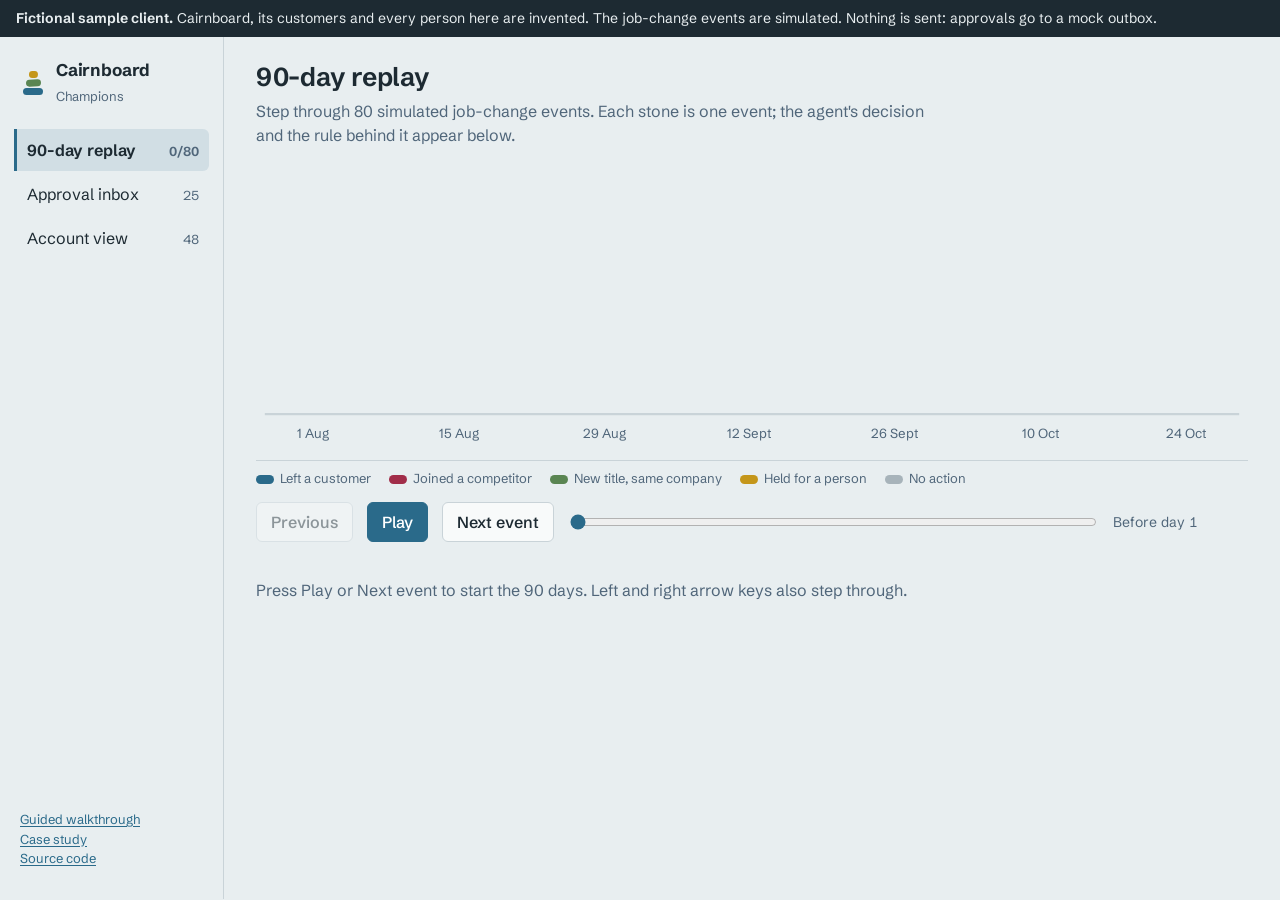
==== commit 28a9b2b8: "Add guided walkthrough page and README links Co-Authored-By: Claude Sonnet 5.5 <noreply@anthropic.co" ====
--- a/docs/index.html
+++ b/docs/index.html
@@ -23,11 +23,11 @@
       <button data-view="inbox">Approval inbox <span class="count" id="c-inbox"></span></button>
       <button data-view="account">Account view <span class="count" id="c-account"></span></button>
     </nav>
-    <p class="railnote"><a href="case-study.html">Case study</a><br><a href="https://github.com/RyColls/champion-job-change-agent">Source code</a></p>
+    <p class="railnote"><a href="walkthrough.html">Guided walkthrough</a><br><a href="case-study.html">Case study</a><br><a href="https://github.com/RyColls/champion-job-change-agent">Source code</a></p>
   </aside>
   <main class="main" id="main" tabindex="-1"></main>
 </div>
-<script id="data" type="application/json">{"feed":"eval2","backend":"recorded","rules":{"N1":"Structured event, no model needed","N2":"Free-text event: a model extracted the fields and every value was found verbatim in the text","I1":"Identity score met the confirm threshold (6.0)","C1":"Destination classified against the customer, prospect and competitor lists","D1":"First time this person and destination were seen","W1":"Contact is a champion or executive sponsor","X1":"Final label recorded","G1":"Duplicate of an earlier event: logged, no second task","G2":"Identity score below the review threshold: not the same person, no action","G3":"Identity score in the review band: a human settles it, no play fires","G4":"Contact is not on the watch list (champions and executive sponsors only): logged, no play","G5":"Event text could not be normalized and validated: sent to review, no play","fit_prospect":"Moved to a company that fits and is not a customer","customer":"Moved to an existing customer","competitor":"Moved to a competitor: outreach suppressed","nofit_prospect":"Moved to a company that does not fit","none":"No new employer known","same_company":"Same company, new title","unknown":"Moved to a company that is not in any list"},"rolelabel":{"champion":"Champion","exec_sponsor":"Executive sponsor","admin":"Admin","power_user":"Power user"},"events":[{"event_id":"E001","received_at":"2026-08-05","source":"simulated-feed","format":"structured","structured":{"full_name":"Leila Holloway","prior_employer":"The Knollscope","prior_title":null,"prior_email_domain":"knollscope.example","new_employer":"Knoll bridge","new_title":"UX Researcher","location":"Seattle"}},{"event_id":"E002","received_at":"2026-08-09","source":"simulated-feed","format":"text","text":"Thrilled to share I'm starting a new chapter as Senior Product Manager at Northwindstack! After a great run at Tesselscope, onward. — Chloe Gallagher, London"},{"event_id":"E003","received_at":"2026-08-10","source":"simulated-feed","format":"structured","structured":{"full_name":"Diego Marchetti","prior_employer":"Islehub Inc.","prior_title":"Principal Product Manager","prior_email_domain":"islehub.example","new_employer":"emberport","new_title":"Customer Insights Analyst","location":"Atlanta"}},{"event_id":"E004","received_at":"2026-08-13","source":"simulated-feed","format":"structured","structured":{"full_name":"Rohan Okafor","prior_employer":"The Northwindyard","prior_title":"Product Operations Lead","prior_email_domain":null,"new_employer":"The Mosaiclabs","new_title":"Associate Product Manager","location":null}},{"event_id":"E005","received_at":"2026-08-13","source":"simulated-feed","format":"structured","structured":{"full_name":"Callum Everhart","prior_employer":"THISTLELABS","prior_title":"Group Product Manager","prior_email_domain":"thistlelabs.example","new_employer":"Quartzmint, Inc.","new_title":"VP Product","location":null}},{"event_id":"E006","received_at":"2026-08-13","source":"simulated-feed","format":"structured","structured":{"full_name":"Julian Moreau","prior_employer":"MOSAICWAVE","prior_title":null,"prior_email_domain":"mosaicwave.example","new_employer":"MOSAICWAVE","new_title":"Principal Product Manager","location":"Singapore"}},{"event_id":"E007","received_at":"2026-08-15","source":"simulated-feed","format":"structured","structured":{"full_name":"Lucas Delacroix","prior_employer":"Thistlebase Inc.","prior_title":"Associate Product Manager","prior_email_domain":null,"new_employer":"Harborflow, Inc.","new_title":"Customer Insights Analyst","location":"London"}},{"event_id":"E008","received_at":"2026-08-16","source":"simulated-feed","format":"text","text":"Thrilled to share I'm starting a new chapter as VP Product at Quartz mint! After a great run at Thistlelabs, onward. — Callum Everhart, Berlin"},{"event_id":"E009","received_at":"2026-08-17","source":"simulated-feed","format":"structured","structured":{"full_name":"Jonathan Farouk","prior_employer":"Thistlepath, Inc.","prior_title":"Product Operations Lead","prior_email_domain":"thistlepath.example","new_employer":null,"new_title":null,"location":"Portland"}},{"event_id":"E010","received_at":"2026-08-18","source":"simulated-feed","format":"text","text":"Thrilled to share I'm starting a new chapter as Product Operations Lead at harborlabs! After a great run at pylonmint, onward. — Jon Underhill, Denver"},{"event_id":"E011","received_at":"2026-08-19","source":"simulated-feed","format":"structured","structured":{"full_name":"Kwame Bakshi","prior_employer":"Gantrypath Inc.","prior_title":"Principal Product Manager","prior_email_domain":"gantrypath.example","new_employer":"Heron line","new_title":"Senior Product Manager","location":"Atlanta"}},{"event_id":"E012","received_at":"2026-08-19","source":"simulated-feed","format":"text","text":"Congratulations to Noor Fairbanks, now Product Manager at Kestrelworks (formerly Senior Product Manager)."},{"event_id":"E013","received_at":"2026-08-20","source":"simulated-feed","format":"structured","structured":{"full_name":"Camila Yamada","prior_employer":null,"prior_title":"Head of Product","prior_email_domain":null,"new_employer":"Latticelabs Inc.","new_title":"Associate Product Manager","location":"Berlin"}},{"event_id":"E014","received_at":"2026-08-20","source":"simulated-feed","format":"structured","structured":{"full_name":"Malik Oyelaran","prior_employer":"Ferroyard","prior_title":"Chief Product Officer","prior_email_domain":null,"new_employer":"Ferroyard","new_title":"Head of Product","location":"Berlin"}},{"event_id":"E015","received_at":"2026-08-21","source":"simulated-feed","format":"text","text":"Elizabeth Thorne has joined Zephyrdock as Principal Product Manager. Previously UX Researcher at cobaltbridge. Based in Seattle."},{"event_id":"E016","received_at":"2026-08-22","source":"simulated-feed","format":"structured","structured":{"full_name":"Jon Achterberg","prior_employer":"emberscope","prior_title":"Principal PM","prior_email_domain":"emberscope.example","new_employer":null,"new_title":null,"location":"Portland"}},{"event_id":"E017","received_at":"2026-08-24","source":"simulated-feed","format":"structured","structured":{"full_name":"Kwame Sorensen","prior_employer":"isleworks","prior_title":"Sr Product Manager","prior_email_domain":null,"new_employer":"Verityflow Inc.","new_title":"Senior Product Manager","location":"Atlanta"}},{"event_id":"E018","received_at":"2026-08-26","source":"simulated-feed","format":"text","text":"Thrilled to share I'm starting a new chapter as UX Researcher at Zephyrport! After a great run at Tamarackforge, onward. — Marisol Abernathy, Denver"},{"event_id":"E019","received_at":"2026-08-27","source":"simulated-feed","format":"text","text":"Idris Mahlangu has joined Northwind dock as Chief Product Officer. Previously Product Manager at The Zephyrstack. Based in Dublin."},{"event_id":"E020","received_at":"2026-08-28","source":"simulated-feed","format":"text","text":"Thrilled to share I'm starting a new chapter as Principal Product Manager at Latticelabs! — Lucia Sinclair, Denver"},{"event_id":"E021","received_at":"2026-08-29","source":"simulated-feed","format":"structured","structured":{"full_name":"Arjun Reyes","prior_employer":"The Latticepoint","prior_title":"UX Researcher","prior_email_domain":null,"new_employer":"Gantrystack","new_title":"Product Designer","location":"Boston"}},{"event_id":"E022","received_at":"2026-08-29","source":"simulated-feed","format":"structured","structured":{"full_name":"Chloe Eriksen","prior_employer":"Mosaicscope","prior_title":"Product Manager","prior_email_domain":null,"new_employer":"Mosaicscope","new_title":"Senior Product Manager","location":"Chicago"}},{"event_id":"E023","received_at":"2026-08-29","source":"simulated-feed","format":"structured","structured":{"full_name":"Zainab Hashemi","prior_employer":"Fableyard Inc.","prior_title":"Group Product Manager","prior_email_domain":null,"new_employer":"KESTRELLABS","new_title":"Associate Product Manager","location":"Portland"}},{"event_id":"E024","received_at":"2026-08-30","source":"simulated-feed","format":"text","text":"Idris Iyer has joined Pylonyard as Group Product Manager. Previously PM at Brindle base."},{"event_id":"E025","received_at":"2026-08-30","source":"simulated-feed","format":"structured","structured":{"full_name":"Camila Whitfield","prior_employer":null,"prior_title":null,"prior_email_domain":"marlowlabs.example","new_employer":"Tamarackwave, Inc.","new_title":"VP Product","location":"Dublin"}},{"event_id":"E026","received_at":"2026-08-31","source":"simulated-feed","format":"text","text":"Matt Voss has joined Fathomgrid Inc as Chief Product Officer. Previously Chief Product Officer at Tamarackpath. Based in Seattle."},{"event_id":"E027","received_at":"2026-09-02","source":"simulated-feed","format":"structured","structured":{"full_name":"Idris Eriksen","prior_employer":"Jaspercast","prior_title":"Head of Product","prior_email_domain":null,"new_employer":"Jaspercast","new_title":"Chief Product Officer","location":null}},{"event_id":"E028","received_at":"2026-09-03","source":"simulated-feed","format":"structured","structured":{"full_name":"Matt Fontaine","prior_employer":"Latticeworks","prior_title":"Head of Product","prior_email_domain":null,"new_employer":"SABLEFLOW","new_title":"Senior Product Manager","location":"Berlin"}},{"event_id":"E029","received_at":"2026-09-03","source":"simulated-feed","format":"structured","structured":{"full_name":"Diego Yilmaz","prior_employer":"Lumen labs","prior_title":"VP Product","prior_email_domain":null,"new_employer":null,"new_title":null,"location":"Dublin"}},{"event_id":"E030","received_at":"2026-09-05","source":"simulated-feed","format":"text","text":"Congratulations to Samantha Sandoval, now Product Operations Lead at opalloop."},{"event_id":"E031","received_at":"2026-09-07","source":"simulated-feed","format":"structured","structured":{"full_name":"Wanjiru Montgomery","prior_employer":null,"prior_title":"Head of Product","prior_email_domain":"hollisgrid.example","new_employer":"TAMARACKPORT","new_title":"Head of Product","location":"Seattle"}},{"event_id":"E032","received_at":"2026-09-08","source":"simulated-feed","format":"structured","structured":{"full_name":"Nadia Jovanovic","prior_employer":"Knollyard Inc.","prior_title":"Chief Product Officer","prior_email_domain":"knollyard.example","new_employer":"Knollyard Inc.","new_title":"VP Product","location":"Seattle"}},{"event_id":"E033","received_at":"2026-09-10","source":"simulated-feed","format":"text","text":"Rohan Iyer has joined Cobaltstack Inc as Chief Product Officer. Previously Principal Product Manager at Harborcast."},{"event_id":"E034","received_at":"2026-09-11","source":"simulated-feed","format":"structured","structured":{"full_name":"Camila Nguyen","prior_employer":"Islepoint","prior_title":"VP Product","prior_email_domain":"islepoint.example","new_employer":"Alder path","new_title":"Head of Product","location":"Austin"}},{"event_id":"E035","received_at":"2026-09-11","source":"simulated-feed","format":"structured","structured":{"full_name":"Benjamin Kapoor","prior_employer":"veritydock","prior_title":"Principal Product Manager","prior_email_domain":"veritydock.example","new_employer":"Sableline","new_title":"Senior Product Manager","location":"Boston"}},{"event_id":"E036","received_at":"2026-09-13","source":"simulated-feed","format":"structured","structured":{"full_name":"Ravi Thorne","prior_employer":"COBALTCAST","prior_title":null,"prior_email_domain":"cobaltcast.example","new_employer":"The Hollisworks","new_title":"Product Designer","location":"London"}},{"event_id":"E037","received_at":"2026-09-16","source":"simulated-feed","format":"structured","structured":{"full_name":"Imani Dimitrov","prior_employer":"harborloop","prior_title":null,"prior_email_domain":"harborloop.example","new_employer":"Ironwoodstack","new_title":"Group Product Manager","location":"Singapore"}},{"event_id":"E038","received_at":"2026-09-20","source":"simulated-feed","format":"text","text":"Greta Okafor has joined knollforge as Group Product Manager. Previously Product Manager at Veritypoint. Based in Denver."},{"event_id":"E039","received_at":"2026-09-20","source":"simulated-feed","format":"text","text":"Thrilled to share I'm starting a new chapter as Group Product Manager at Latticelabs! After a great run at northwindpoint, onward. — Nick Zimmerman"},{"event_id":"E040","received_at":"2026-09-21","source":"simulated-feed","format":"structured","structured":{"full_name":"Samantha Underhill","prior_employer":"Cobaltcast Inc.","prior_title":null,"prior_email_domain":null,"new_employer":"Brindledock, Inc.","new_title":"Group Product Manager","location":"Toronto"}},{"event_id":"E041","received_at":"2026-09-22","source":"simulated-feed","format":"text","text":"Congratulations to Mei Adeyemi, now Senior Product Manager at Marlowlabs (formerly VP Product)."},{"event_id":"E042","received_at":"2026-09-22","source":"simulated-feed","format":"structured","structured":{"full_name":"Mateo Achterberg","prior_employer":"marlowyard","prior_title":"VP Product","prior_email_domain":null,"new_employer":"marlowyard","new_title":"Chief Product Officer","location":"Portland"}},{"event_id":"E043","received_at":"2026-09-26","source":"simulated-feed","format":"structured","structured":{"full_name":"Ravi Tran","prior_employer":"Emberbridge","prior_title":"VP Product","prior_email_domain":"emberbridge.example","new_employer":"Wrenworks, Inc.","new_title":"Group Product Manager","location":"Atlanta"}},{"event_id":"E044","received_at":"2026-09-26","source":"simulated-feed","format":"text","text":"Rohan Dunmore has joined Fablegrid as Senior Product Manager. Based in Dublin."},{"event_id":"E045","received_at":"2026-09-27","source":"simulated-feed","format":"structured","structured":{"full_name":"Anika Marchetti","prior_employer":null,"prior_title":"Product Operations Lead","prior_email_domain":null,"new_employer":"Brindleline","new_title":"Product Operations Lead","location":"Portland"}},{"event_id":"E046","received_at":"2026-09-28","source":"simulated-feed","format":"text","text":"Thrilled to share I'm starting a new chapter as Group Product Manager at The Wrenworks! After a great run at Ember bridge, onward. — Ravi Tran, Atlanta"},{"event_id":"E047","received_at":"2026-10-02","source":"simulated-feed","format":"structured","structured":{"full_name":"Alexander Rutherford","prior_employer":"Wren path","prior_title":"Product Manager","prior_email_domain":"wrenpath.example","new_employer":"Tesselpoint, Inc.","new_title":"Customer Insights Analyst","location":"Denver"}},{"event_id":"E048","received_at":"2026-10-03","source":"simulated-feed","format":"text","text":"Lucas Laurent has joined Jasperwave as Head of Product. Previously Head of Product. Based in Portland."},{"event_id":"E049","received_at":"2026-10-03","source":"simulated-feed","format":"structured","structured":{"full_name":"Mateo Gallagher","prior_employer":"MOSAICSCOPE","prior_title":"Chief Product Officer","prior_email_domain":null,"new_employer":"Zephyrpath","new_title":"Product Designer","location":"Portland"}},{"event_id":"E050","received_at":"2026-10-04","source":"simulated-feed","format":"text","text":"Benjamin Ortega has joined Wren dock as UX Researcher. Previously Group PM at Isle yard. Based in Austin."},{"event_id":"E051","received_at":"2026-10-05","source":"simulated-feed","format":"structured","structured":{"full_name":"Marcus Everhart","prior_employer":"nimbusbase","prior_title":"Group Product Manager","prior_email_domain":"nimbusbase.example","new_employer":"Deltapath","new_title":"Product Designer","location":"Chicago"}},{"event_id":"E052","received_at":"2026-10-07","source":"simulated-feed","format":"structured","structured":{"full_name":"Imani Banerjee","prior_employer":"Umberforge","prior_title":"Head of Product","prior_email_domain":null,"new_employer":"brindleflow","new_title":"Chief Product Officer","location":"Portland"}},{"event_id":"E053","received_at":"2026-10-08","source":"simulated-feed","format":"structured","structured":{"full_name":"Viktor Navarro","prior_employer":"lumenflow","prior_title":"Associate Product Manager","prior_email_domain":null,"new_employer":"Wren cast","new_title":"Product Operations Lead","location":"Toronto"}},{"event_id":"E054","received_at":"2026-10-09","source":"simulated-feed","format":"structured","structured":{"full_name":"Felix Vasquez","prior_employer":"tesselloop","prior_title":"Product Ops Lead","prior_email_domain":"tesselloop.example","new_employer":"Cobaltdock Inc.","new_title":"Product Manager","location":"Austin"}},{"event_id":"E055","received_at":"2026-10-09","source":"simulated-feed","format":"structured","structured":{"full_name":"Matthew Patel","prior_employer":"The Thistlepath","prior_title":"Product Manager","prior_email_domain":null,"new_employer":"The Thistlepath","new_title":"VP Product","location":"Chicago"}},{"event_id":"E056","received_at":"2026-10-09","source":"simulated-feed","format":"structured","structured":{"full_name":"Oliver Escobar","prior_employer":"ALDERCAST","prior_title":"Head of Product","prior_email_domain":null,"new_employer":"tamarackyard","new_title":"UX Researcher","location":null}},{"event_id":"E057","received_at":"2026-10-09","source":"simulated-feed","format":"structured","structured":{"full_name":"Jonathan Fairbanks","prior_employer":"Cobaltyard, Inc.","prior_title":"Principal Product Manager","prior_email_domain":null,"new_employer":"Orchardport","new_title":"Senior Product Manager","location":"Denver"}},{"event_id":"E058","received_at":"2026-10-09","source":"simulated-feed","format":"structured","structured":{"full_name":"Marisol Castellano","prior_employer":"Juniperworks Inc.","prior_title":"VP Product","prior_email_domain":"juniperworks.example","new_employer":"Juniperworks Inc.","new_title":"Head of Product","location":"Atlanta"}},{"event_id":"E059","received_at":"2026-10-09","source":"simulated-feed","format":"structured","structured":{"full_name":"Greta Sinclair","prior_employer":null,"prior_title":"Group Product Manager","prior_email_domain":null,"new_employer":"Brindlebridge","new_title":"Product Designer","location":"Portland"}},{"event_id":"E060","received_at":"2026-10-10","source":"simulated-feed","format":"structured","structured":{"full_name":"Marisol Tanaka","prior_employer":"Opalscope","prior_title":null,"prior_email_domain":"opalscope.example","new_employer":"glintcast","new_title":"Customer Insights Analyst","location":"Berlin"}},{"event_id":"E061","received_at":"2026-10-10","source":"simulated-feed","format":"text","text":"Thrilled to share I'm starting a new chapter as Group Product Manager at Willowforge! After a great run at fathomlabs, onward. — Imani Moreau, Berlin"},{"event_id":"E062","received_at":"2026-10-11","source":"simulated-feed","format":"structured","structured":{"full_name":"Marisol Farouk","prior_employer":"estuaryhub","prior_title":"Head of Product","prior_email_domain":"estuaryhub.example","new_employer":null,"new_title":null,"location":"Portland"}},{"event_id":"E063","received_at":"2026-10-12","source":"simulated-feed","format":"structured","structured":{"full_name":"Anika Varga","prior_employer":"Umberyard","prior_title":"Product Operations Lead","prior_email_domain":null,"new_employer":"EMBERLOOP","new_title":"Associate Product Manager","location":"Austin"}},{"event_id":"E064","received_at":"2026-10-14","source":"simulated-feed","format":"text","text":"Congratulations to Marisol Delacroix, now Product Manager at Deltastack (formerly Chief Product Officer)."},{"event_id":"E065","received_at":"2026-10-14","source":"simulated-feed","format":"text","text":"Thrilled to share I'm starting a new chapter as Group Product Manager at Kestrelhub! After a great run at Tamarackport Inc, onward. — Leila Prescott, Toronto"},{"event_id":"E066","received_at":"2026-10-14","source":"simulated-feed","format":"text","text":"Marisol Tanaka has joined Glintcast as Customer Insights Analyst. Previously Head of Product at Opal scope. Based in Berlin."},{"event_id":"E067","received_at":"2026-10-15","source":"simulated-feed","format":"structured","structured":{"full_name":"Tamsin Montgomery","prior_employer":"Fathompoint","prior_title":"Head of Product","prior_email_domain":null,"new_employer":"Corvidflow","new_title":"Product Operations Lead","location":"London"}},{"event_id":"E068","received_at":"2026-10-15","source":"simulated-feed","format":"structured","structured":{"full_name":"Alexander Moreau","prior_employer":"Ironwoodpoint, Inc.","prior_title":"Senior Product Manager","prior_email_domain":null,"new_employer":"Northwindstack, Inc.","new_title":"Chief Product Officer","location":"Dublin"}},{"event_id":"E069","received_at":"2026-10-15","source":"simulated-feed","format":"text","text":"Hannah Quinlan has joined The Basaltstack as Customer Insights Analyst. Previously Sr Product Manager at Quill works."},{"event_id":"E070","received_at":"2026-10-15","source":"simulated-feed","format":"text","text":"Thrilled to share I'm starting a new chapter as Senior Product Manager at The Ferromint! After a great run at The Graniteport, onward. — Samantha Pereira, Atlanta"},{"event_id":"E071","received_at":"2026-10-20","source":"simulated-feed","format":"structured","structured":{"full_name":"Theo Lombardi","prior_employer":"Jasperscope","prior_title":"Principal Product Manager","prior_email_domain":"jasperscope.example","new_employer":"Nimbuspoint","new_title":"Product Designer","location":"Berlin"}},{"event_id":"E072","received_at":"2026-10-20","source":"simulated-feed","format":"structured","structured":{"full_name":"Imani Rutherford","prior_employer":"KNOLLWAVE","prior_title":"Chief Product Officer","prior_email_domain":"knollwave.example","new_employer":"Fathomline","new_title":"Chief Product Officer","location":"London"}},{"event_id":"E073","received_at":"2026-10-21","source":"simulated-feed","format":"text","text":"Imani Rutherford has joined Fathomline as Chief Product Officer. Previously Chief Product Officer at The Knollwave. Based in Austin."},{"event_id":"E074","received_at":"2026-10-22","source":"simulated-feed","format":"structured","structured":{"full_name":"Mateo Adeyemi","prior_employer":"Emberloop Inc.","prior_title":null,"prior_email_domain":null,"new_employer":null,"new_title":null,"location":"London"}},{"event_id":"E075","received_at":"2026-10-25","source":"simulated-feed","format":"text","text":"Yusuf Kapoor has joined Willow labs as Product Designer. Previously Principal Product Manager at The Lumenport. Based in Singapore."},{"event_id":"E076","received_at":"2026-10-25","source":"simulated-feed","format":"text","text":"Arjun Banerjee has joined Thistleline as Principal Product Manager. Previously Associate Product Manager at Zephyrport. Based in Denver."},{"event_id":"E077","received_at":"2026-10-25","source":"simulated-feed","format":"structured","structured":{"full_name":"Viktor Thorne","prior_employer":"Knoll works","prior_title":"Senior Product Manager","prior_email_domain":null,"new_employer":"Alder dock","new_title":"Product Operations Lead","location":"Boston"}},{"event_id":"E078","received_at":"2026-10-27","source":"simulated-feed","format":"text","text":"Thrilled to share I'm starting a new chapter as Product Operations Lead at mosaiclabs! After a great run at Estuaryyard Inc, onward. — Anders Novak, Singapore"},{"event_id":"E079","received_at":"2026-10-27","source":"simulated-feed","format":"text","text":"Kate Laurent has joined The Jasperwave as Product Operations Lead. Previously Product Operations Lead at Vantagelabs Inc. Based in Dublin."},{"event_id":"E080","received_at":"2026-10-29","source":"simulated-feed","format":"structured","structured":{"full_name":"Santiago Gallagher","prior_employer":"DELTACAST","prior_title":"Group Product Manager","prior_email_domain":"deltacast.example","new_employer":"Holliscast, Inc.","new_title":"Principal Product Manager","location":"Dublin"}}],"decisions":[{"event_id":"E001","received_at":"2026-08-05","label":"departure:fit_prospect","rule":"R1","plays":{"risk_flag":"F001","csm_task":"T001","new_contact":"NK001","queue_item":"Q001"},"steps":[{"step":"normalize","rule":"N1","outcome":"ok","detail":"structured event, no AI needed"},{"step":"identity","rule":"I1","outcome":"confirmed","detail":"score 9.0 meets the confirm threshold 6.0. The event name matches the record exactly, and the prior employer (Knollscope) and prior e-mail domain (knollscope.example) both match the account, for a score of 9.0 against the 6.0 confirm threshold. The location differs (Seattle vs Toronto), but that carries no penalty because people relocate. Together this supports the confirmed decision that the event is about our contact."},{"step":"classify","rule":"C1","outcome":"ok","detail":"destination=fit_prospect (Knollbridge)"},{"step":"dedupe","rule":"D1","outcome":"ok","detail":"first time this person and destination were seen"},{"step":"watchlist","rule":"W1","outcome":"ok","detail":"exec_sponsor is on the watch list"},{"step":"rules","rule":"R1","outcome":"ok","detail":"Moved to a company that fits and is not a customer"},{"step":"disposition","rule":"X1","outcome":"ok","detail":"label=departure:fit_prospect (decided by R1)"}],"payload":{"full_name":"Leila Holloway","prior_employer":"The Knollscope","prior_title":null,"prior_email_domain":"knollscope.example","new_employer":"Knoll bridge","new_title":"UX Researcher","location":"Seattle"}},{"event_id":"E002","received_at":"2026-08-09","label":"departure:fit_prospect","rule":"R1","plays":{"risk_flag":"F002","csm_task":"T002","new_contact":"NK002","queue_item":"Q002"},"steps":[{"step":"normalize","rule":"N2","outcome":"ok","detail":"extracted by claude-haiku-5-5 (Claude Code subagent); every value found verbatim in the text"},{"step":"identity","rule":"I1","outcome":"confirmed","detail":"score 7.0 meets the confirm threshold 6.0. The full name matches exactly, the prior employer is Tesselscope as in our records, and the location (London) matches. That adds up to 7.0, above the 6.0 confirm threshold, so the event is confirmed as being about our contact."},{"step":"classify","rule":"C1","outcome":"ok","detail":"destination=fit_prospect (Northwindstack)"},{"step":"dedupe","rule":"D1","outcome":"ok","detail":"first time this person and destination were seen"},{"step":"watchlist","rule":"W1","outcome":"ok","detail":"exec_sponsor is on the watch list"},{"step":"rules","rule":"R1","outcome":"ok","detail":"Moved to a company that fits and is not a customer"},{"step":"disposition","rule":"X1","outcome":"ok","detail":"label=departure:fit_prospect (decided by R1)"}],"payload":{"full_name":"Chloe Gallagher","prior_employer":"Tesselscope","prior_title":null,"prior_email_domain":null,"new_employer":"Northwindstack","new_title":"Senior Product Manager","location":"London"}},{"event_id":"E003","received_at":"2026-08-10","label":"departure:customer","rule":"R2","plays":{"risk_flag":"F003","csm_task":"T003","notification":"N001"},"steps":[{"step":"normalize","rule":"N1","outcome":"ok","detail":"structured event, no AI needed"},{"step":"identity","rule":"I1","outcome":"confirmed","detail":"score 11.0 meets the confirm threshold 6.0. Every signal lines up: exact name match, prior employer Islehub, prior e-mail domain islehub.example, location Atlanta, and a similar title (Principal Product Manager). The score of 11.0 is well above the 6.0 confirm threshold, so the event is confirmed as being about our contact."},{"step":"classify","rule":"C1","outcome":"ok","detail":"destination=customer (Emberport)"},{"step":"dedupe","rule":"D1","outcome":"ok","detail":"first time this person and destination were seen"},{"step":"watchlist","rule":"W1","outcome":"ok","detail":"champion is on the watch list"},{"step":"rules","rule":"R2","outcome":"ok","detail":"Moved to an existing customer"},{"step":"disposition","rule":"X1","outcome":"ok","detail":"label=departure:customer (decided by R2)"}],"payload":{"full_name":"Diego Marchetti","prior_employer":"Islehub Inc.","prior_title":"Principal Product Manager","prior_email_domain":"islehub.example","new_employer":"emberport","new_title":"Customer Insights Analyst","location":"Atlanta"}},{"event_id":"E004","received_at":"2026-08-13","label":"departure:unknown_company","rule":"R7","plays":{"risk_flag":"F004","csm_task":"T004","revops_review":"Q003"},"steps":[{"step":"normalize","rule":"N1","outcome":"ok","detail":"structured event, no AI needed"},{"step":"identity","rule":"I1","outcome":"confirmed","detail":"score 7.0 meets the confirm threshold 6.0. The full name matches exactly, the prior employer is Northwindyard, and the prior title (Product Operations Lead) is similar to the one on record. The 7.0 score meets the 6.0 confirm threshold, so the event is confirmed as being about our contact."},{"step":"classify","rule":"C1","outcome":"ok","detail":"destination=unknown"},{"step":"dedupe","rule":"D1","outcome":"ok","detail":"first time this person and destination were seen"},{"step":"watchlist","rule":"W1","outcome":"ok","detail":"champion is on the watch list"},{"step":"rules","rule":"R7","outcome":"ok","detail":"Moved to a company that is not in any list"},{"step":"disposition","rule":"X1","outcome":"ok","detail":"label=departure:unknown_company (decided by R7)"}],"payload":{"full_name":"Rohan Okafor","prior_employer":"The Northwindyard","prior_title":"Product Operations Lead","prior_email_domain":null,"new_employer":"The Mosaiclabs","new_title":"Associate Product Manager","location":null}},{"event_id":"E005","received_at":"2026-08-13","label":"departure:fit_prospect","rule":"R1","plays":{"risk_flag":"F005","csm_task":"T005","new_contact":"NK003","queue_item":"Q004"},"steps":[{"step":"normalize","rule":"N1","outcome":"ok","detail":"structured event, no AI needed"},{"step":"identity","rule":"I1","outcome":"confirmed","detail":"score 10.0 meets the confirm threshold 6.0. The name matches exactly, the prior employer is Thistlelabs, the prior e-mail domain (thistlelabs.example) matches the account, and the title (Group Product Manager) is similar. The score of 10.0 clears the 6.0 confirm threshold, so the event is confirmed as being about our contact."},{"step":"classify","rule":"C1","outcome":"ok","detail":"destination=fit_prospect (Quartzmint)"},{"step":"dedupe","rule":"D1","outcome":"ok","detail":"first time this person and destination were seen"},{"step":"watchlist","rule":"W1","outcome":"ok","detail":"champion is on the watch list"},{"step":"rules","rule":"R1","outcome":"ok","detail":"Moved to a company that fits and is not a customer"},{"step":"disposition","rule":"X1","outcome":"ok","detail":"label=departure:fit_prospect (decided by R1)"}],"payload":{"full_name":"Callum Everhart","prior_employer":"THISTLELABS","prior_title":"Group Product Manager","prior_email_domain":"thistlelabs.example","new_employer":"Quartzmint, Inc.","new_title":"VP Product","location":null}},{"event_id":"E006","received_at":"2026-08-13","label":"same_company_title_change","rule":"R6","plays":{"record_update":"U001"},"steps":[{"step":"normalize","rule":"N1","outcome":"ok","detail":"structured event, no AI needed"},{"step":"identity","rule":"I1","outcome":"confirmed","detail":"score 10.0 meets the confirm threshold 6.0. The full name matches exactly, the prior employer is Mosaicwave, the prior e-mail domain (mosaicwave.example) matches the account, and the location (Singapore) matches. This gives 10.0, above the 6.0 confirm threshold, so the event is confirmed as being about our contact."},{"step":"classify","rule":"C1","outcome":"ok","detail":"destination=same_company (Mosaicwave)"},{"step":"dedupe","rule":"D1","outcome":"ok","detail":"first time this person and destination were seen"},{"step":"watchlist","rule":"W1","outcome":"ok","detail":"exec_sponsor is on the watch list"},{"step":"rules","rule":"R6","outcome":"ok","detail":"Same company, new title"},{"step":"disposition","rule":"X1","outcome":"ok","detail":"label=same_company_title_change (decided by R6)"}],"payload":{"full_name":"Julian Moreau","prior_employer":"MOSAICWAVE","prior_title":null,"prior_email_domain":"mosaicwave.example","new_employer":"MOSAICWAVE","new_title":"Principal Product Manager","location":"Singapore"}},{"event_id":"E007","received_at":"2026-08-15","label":"no_match","rule":"G2","plays":{},"steps":[{"step":"normalize","rule":"N1","outcome":"ok","detail":"structured event, no AI needed"},{"step":"identity","rule":"G2","outcome":"no_match","detail":"score -0.5 is below the review threshold 3.5. Only the name matches. The prior employer (Thistlebase Inc.) is not Willowworks, which costs 3.0 points, and the prior title (Associate Product Manager) differs from Head of Product. The location difference (London vs Dublin) carries no penalty. The resulting score of -0.5 is below the 3.5 review threshold, so this is treated as no match."},{"step":"classify","rule":"G2","outcome":"skipped","detail":"not reached: stopped at identity by G2"},{"step":"dedupe","rule":"G2","outcome":"skipped","detail":"not reached: stopped at identity by G2"},{"step":"watchlist","rule":"G2","outcome":"skipped","detail":"not reached: stopped at identity by G2"},{"step":"rules","rule":"G2","outcome":"skipped","detail":"not reached: stopped at identity by G2"},{"step":"disposition","rule":"X1","outcome":"ok","detail":"label=no_match (decided by G2)"}],"payload":{"full_name":"Lucas Delacroix","prior_employer":"Thistlebase Inc.","prior_title":"Associate Product Manager","prior_email_domain":null,"new_employer":"Harborflow, Inc.","new_title":"Customer Insights Analyst","location":"London"}},{"event_id":"E008","received_at":"2026-08-16","label":"duplicate","rule":"G1","plays":{},"steps":[{"step":"normalize","rule":"N2","outcome":"ok","detail":"extracted by claude-haiku-5-5 (Claude Code subagent); every value found verbatim in the text"},{"step":"identity","rule":"I1","outcome":"confirmed","detail":"score 7.0 meets the confirm threshold 6.0. The full name matches exactly, the prior employer is Thistlelabs as in our records, and the location (Berlin) matches. The score of 7.0 meets the 6.0 confirm threshold, so the event is confirmed as being about our contact."},{"step":"classify","rule":"C1","outcome":"ok","detail":"destination=fit_prospect (Quartzmint)"},{"step":"dedupe","rule":"G1","outcome":"duplicate","detail":"same person and destination already handled 3 days earlier"},{"step":"watchlist","rule":"G1","outcome":"skipped","detail":"not reached: stopped at dedupe by G1"},{"step":"rules","rule":"G1","outcome":"skipped","detail":"not reached: stopped at dedupe by G1"},{"step":"disposition","rule":"X1","outcome":"ok","detail":"label=duplicate (decided by G1)"}],"payload":{"full_name":"Callum Everhart","prior_employer":"Thistlelabs","prior_title":null,"prior_email_domain":null,"new_employer":"Quartz mint","new_title":"VP Product","location":"Berlin"}},{"event_id":"E009","received_at":"2026-08-17","label":"departure:no_new_employer","rule":"R5","plays":{"risk_flag":"F006","csm_task":"T006"},"steps":[{"step":"normalize","rule":"N1","outcome":"ok","detail":"structured event, no AI needed"},{"step":"identity","rule":"I1","outcome":"confirmed","detail":"score 11.0 meets the confirm threshold 6.0. The name matches exactly, as do the prior employer (Thistlepath), the prior e-mail domain (thistlepath.example) and the location (Portland), and the prior title (Product Operations Lead) is similar. The score of 11.0 is well above the 6.0 confirm threshold, so the event is confirmed as being about our contact."},{"step":"classify","rule":"C1","outcome":"ok","detail":"destination=none"},{"step":"dedupe","rule":"D1","outcome":"ok","detail":"first time this person and destination were seen"},{"step":"watchlist","rule":"W1","outcome":"ok","detail":"champion is on the watch list"},{"step":"rules","rule":"R5","outcome":"ok","detail":"No new employer known"},{"step":"disposition","rule":"X1","outcome":"ok","detail":"label=departure:no_new_employer (decided by R5)"}],"payload":{"full_name":"Jonathan Farouk","prior_employer":"Thistlepath, Inc.","prior_title":"Product Operations Lead","prior_email_domain":"thistlepath.example","new_employer":null,"new_title":null,"location":"Portland"}},{"event_id":"E010","received_at":"2026-08-18","label":"departure:fit_prospect","rule":"R1","plays":{"risk_flag":"F007","csm_task":"T007","new_contact":"NK004","queue_item":"Q005"},"steps":[{"step":"normalize","rule":"N2","outcome":"ok","detail":"extracted by claude-haiku-5-5 (Claude Code subagent); every value found verbatim in the text"},{"step":"identity","rule":"I1","outcome":"confirmed","detail":"score 6.5 meets the confirm threshold 6.0. Jon is a known variant of Jonathan and the surname matches, which earns 2.5 points. The prior employer (Pylonmint) and the location (Denver) also match. The score of 6.5 meets the 6.0 confirm threshold, so the event is confirmed as being about our contact."},{"step":"classify","rule":"C1","outcome":"ok","detail":"destination=fit_prospect (Harborlabs)"},{"step":"dedupe","rule":"D1","outcome":"ok","detail":"first time this person and destination were seen"},{"step":"watchlist","rule":"W1","outcome":"ok","detail":"champion is on the watch list"},{"step":"rules","rule":"R1","outcome":"ok","detail":"Moved to a company that fits and is not a customer"},{"step":"disposition","rule":"X1","outcome":"ok","detail":"label=departure:fit_prospect (decided by R1)"}],"payload":{"full_name":"Jon Underhill","prior_employer":"pylonmint","prior_title":null,"prior_email_domain":null,"new_employer":"harborlabs","new_title":"Product Operations Lead","location":"Denver"}},{"event_id":"E011","received_at":"2026-08-19","label":"departure:nofit_prospect","rule":"R4","plays":{"risk_flag":"F008","csm_task":"T008"},"steps":[{"step":"normalize","rule":"N1","outcome":"ok","detail":"structured event, no AI needed"},{"step":"identity","rule":"I1","outcome":"confirmed","detail":"score 8.5 meets the confirm threshold 6.0. The surname differs (Bakshi vs Osei), so the name signal is weak at 0.5 and needs corroboration. That corroboration is strong: the prior employer (Gantrypath), prior e-mail domain (gantrypath.example), location (Atlanta) and a similar title (Principal Product Manager) all match. The score of 8.5 meets the 6.0 confirm threshold, so the event is confirmed as being about our contact."},{"step":"classify","rule":"C1","outcome":"ok","detail":"destination=nofit_prospect (Heronline)"},{"step":"dedupe","rule":"D1","outcome":"ok","detail":"first time this person and destination were seen"},{"step":"watchlist","rule":"W1","outcome":"ok","detail":"champion is on the watch list"},{"step":"rules","rule":"R4","outcome":"ok","detail":"Moved to a company that does not fit"},{"step":"disposition","rule":"X1","outcome":"ok","detail":"label=departure:nofit_prospect (decided by R4)"}],"payload":{"full_name":"Kwame Bakshi","prior_employer":"Gantrypath Inc.","prior_title":"Principal Product Manager","prior_email_domain":"gantrypath.example","new_employer":"Heron line","new_title":"Senior Product Manager","location":"Atlanta"}},{"event_id":"E012","received_at":"2026-08-19","label":"same_company_title_change","rule":"R6","plays":{"record_update":"U002"},"steps":[{"step":"normalize","rule":"N2","outcome":"ok","detail":"extracted by claude-haiku-5-5 (Claude Code subagent); every value found verbatim in the text"},{"step":"identity","rule":"I1","outcome":"confirmed","detail":"score 7.0 meets the confirm threshold 6.0. The full name matches exactly, the contact is still at Kestrelworks (with a new title there), and the prior title (Senior Product Manager) is similar to the one on record. The score of 7.0 meets the 6.0 confirm threshold, so the event is confirmed as being about our contact."},{"step":"classify","rule":"C1","outcome":"ok","detail":"destination=same_company (Kestrelworks)"},{"step":"dedupe","rule":"D1","outcome":"ok","detail":"first time this person and destination were seen"},{"step":"watchlist","rule":"W1","outcome":"ok","detail":"champion is on the watch list"},{"step":"rules","rule":"R6","outcome":"ok","detail":"Same company, new title"},{"step":"disposition","rule":"X1","outcome":"ok","detail":"label=same_company_title_change (decided by R6)"}],"payload":{"full_name":"Noor Fairbanks","prior_employer":null,"prior_title":"Senior Product Manager","prior_email_domain":null,"new_employer":"Kestrelworks","new_title":"Product Manager","location":null}},{"event_id":"E013","received_at":"2026-08-20","label":"identity_review","rule":"G3","plays":{},"steps":[{"step":"normalize","rule":"N1","outcome":"ok","detail":"structured event, no AI needed"},{"step":"identity","rule":"G3","outcome":"review","detail":"score 5.0 is between review 3.5 and confirm 6.0. The name matches exactly, the location (Berlin) matches and the prior title (Head of Product) is similar, but no prior employer was given, so that signal adds nothing. The score of 5.0 falls between the 3.5 review threshold and the 6.0 confirm threshold, so it is sent for human review rather than confirmed."},{"step":"classify","rule":"G3","outcome":"skipped","detail":"not reached: stopped at identity by G3"},{"step":"dedupe","rule":"G3","outcome":"skipped","detail":"not reached: stopped at identity by G3"},{"step":"watchlist","rule":"G3","outcome":"skipped","detail":"not reached: stopped at identity by G3"},{"step":"rules","rule":"G3","outcome":"skipped","detail":"not reached: stopped at identity by G3"},{"step":"disposition","rule":"X1","outcome":"ok","detail":"label=identity_review (decided by G3)"}],"payload":{"full_name":"Camila Yamada","prior_employer":null,"prior_title":"Head of Product","prior_email_domain":null,"new_employer":"Latticelabs Inc.","new_title":"Associate Product Manager","location":"Berlin"}},{"event_id":"E014","received_at":"2026-08-20","label":"same_company_title_change","rule":"R6","plays":{"record_update":"U003"},"steps":[{"step":"normalize","rule":"N1","outcome":"ok","detail":"structured event, no AI needed"},{"step":"identity","rule":"I1","outcome":"confirmed","detail":"score 8.0 meets the confirm threshold 6.0. The full name matches exactly, the prior employer is Ferroyard, the location (Berlin) matches, and the prior title (Chief Product Officer) is similar. The score of 8.0 is above the 6.0 confirm threshold, so the event is confirmed as being about our contact."},{"step":"classify","rule":"C1","outcome":"ok","detail":"destination=same_company (Ferroyard)"},{"step":"dedupe","rule":"D1","outcome":"ok","detail":"first time this person and destination were seen"},{"step":"watchlist","rule":"W1","outcome":"ok","detail":"exec_sponsor is on the watch list"},{"step":"rules","rule":"R6","outcome":"ok","detail":"Same company, new title"},{"step":"disposition","rule":"X1","outcome":"ok","detail":"label=same_company_title_change (decided by R6)"}],"payload":{"full_name":"Malik Oyelaran","prior_employer":"Ferroyard","prior_title":"Chief Product Officer","prior_email_domain":null,"new_employer":"Ferroyard","new_title":"Head of Product","location":"Berlin"}},{"event_id":"E015","received_at":"2026-08-21","label":"no_match","rule":"G2","plays":{},"steps":[{"step":"normalize","rule":"N2","outcome":"ok","detail":"extracted by claude-haiku-5-5 (Claude Code subagent); every value found verbatim in the text"},{"step":"identity","rule":"G2","outcome":"no_match","detail":"score -0.5 is below the review threshold 3.5. Only the name matches. The prior employer (cobaltbridge) is not Basaltforge, costing 3.0 points, and the prior title (UX Researcher) differs from VP Product. The location difference (Seattle vs Denver) carries no penalty. The score of -0.5 is below the 3.5 review threshold, so this is treated as no match."},{"step":"classify","rule":"G2","outcome":"skipped","detail":"not reached: stopped at identity by G2"},{"step":"dedupe","rule":"G2","outcome":"skipped","detail":"not reached: stopped at identity by G2"},{"step":"watchlist","rule":"G2","outcome":"skipped","detail":"not reached: stopped at identity by G2"},{"step":"rules","rule":"G2","outcome":"skipped","detail":"not reached: stopped at identity by G2"},{"step":"disposition","rule":"X1","outcome":"ok","detail":"label=no_match (decided by G2)"}],"payload":{"full_name":"Elizabeth Thorne","prior_employer":"cobaltbridge","prior_title":"UX Researcher","prior_email_domain":null,"new_employer":"Zephyrdock","new_title":"Principal Product Manager","location":"Seattle"}},{"event_id":"E016","received_at":"2026-08-22","label":"departure:no_new_employer","rule":"R5","plays":{"risk_flag":"F009","csm_task":"T009"},"steps":[{"step":"normalize","rule":"N1","outcome":"ok","detail":"structured event, no AI needed"},{"step":"identity","rule":"I1","outcome":"confirmed","detail":"score 10.5 meets the confirm threshold 6.0. Jon is a known variant of Jonathan and the surname matches, and the prior employer (Emberscope), prior e-mail domain (emberscope.example), location (Portland) and a similar title (Principal PM) all agree. The score of 10.5 is well above the 6.0 confirm threshold, so the event is confirmed as being about our contact."},{"step":"classify","rule":"C1","outcome":"ok","detail":"destination=none"},{"step":"dedupe","rule":"D1","outcome":"ok","detail":"first time this person and destination were seen"},{"step":"watchlist","rule":"W1","outcome":"ok","detail":"champion is on the watch list"},{"step":"rules","rule":"R5","outcome":"ok","detail":"No new employer known"},{"step":"disposition","rule":"X1","outcome":"ok","detail":"label=departure:no_new_employer (decided by R5)"}],"payload":{"full_name":"Jon Achterberg","prior_employer":"emberscope","prior_title":"Principal PM","prior_email_domain":"emberscope.example","new_employer":null,"new_title":null,"location":"Portland"}},{"event_id":"E017","received_at":"2026-08-24","label":"departure:fit_prospect","rule":"R1","plays":{"risk_flag":"F010","csm_task":"T010","new_contact":"NK005","queue_item":"Q007"},"steps":[{"step":"normalize","rule":"N1","outcome":"ok","detail":"structured event, no AI needed"},{"step":"identity","rule":"I1","outcome":"confirmed","detail":"score 8.0 meets the confirm threshold 6.0. The full name matches exactly, the prior employer is Isleworks, the location (Atlanta) matches, and the prior title (Sr Product Manager) is similar to Senior Product Manager. The score of 8.0 is above the 6.0 confirm threshold, so the event is confirmed as being about our contact."},{"step":"classify","rule":"C1","outcome":"ok","detail":"destination=fit_prospect (Verityflow)"},{"step":"dedupe","rule":"D1","outcome":"ok","detail":"first time this person and destination were seen"},{"step":"watchlist","rule":"W1","outcome":"ok","detail":"champion is on the watch list"},{"step":"rules","rule":"R1","outcome":"ok","detail":"Moved to a company that fits and is not a customer"},{"step":"disposition","rule":"X1","outcome":"ok","detail":"label=departure:fit_prospect (decided by R1)"}],"payload":{"full_name":"Kwame Sorensen","prior_employer":"isleworks","prior_title":"Sr Product Manager","prior_email_domain":null,"new_employer":"Verityflow Inc.","new_title":"Senior Product Manager","location":"Atlanta"}},{"event_id":"E018","received_at":"2026-08-26","label":"no_match","rule":"G2","plays":{},"steps":[{"step":"normalize","rule":"N2","outcome":"ok","detail":"extracted by claude-haiku-5-5 (Claude Code subagent); every value found verbatim in the text"},{"step":"identity","rule":"G2","outcome":"no_match","detail":"score 1.0 is below the review threshold 3.5. The name and the location (Denver) match, but the prior employer (Tamarackforge) is not Gantrywave, which costs 3.0 points. The resulting score of 1.0 is below the 3.5 review threshold, so this is treated as no match."},{"step":"classify","rule":"G2","outcome":"skipped","detail":"not reached: stopped at identity by G2"},{"step":"dedupe","rule":"G2","outcome":"skipped","detail":"not reached: stopped at identity by G2"},{"step":"watchlist","rule":"G2","outcome":"skipped","detail":"not reached: stopped at identity by G2"},{"step":"rules","rule":"G2","outcome":"skipped","detail":"not reached: stopped at identity by G2"},{"step":"disposition","rule":"X1","outcome":"ok","detail":"label=no_match (decided by G2)"}],"payload":{"full_name":"Marisol Abernathy","prior_employer":"Tamarackforge","prior_title":null,"prior_email_domain":null,"new_employer":"Zephyrport","new_title":"UX Researcher","location":"Denver"}},{"event_id":"E019","received_at":"2026-08-27","label":"departure:nofit_prospect","rule":"R4","plays":{"risk_flag":"F011","csm_task":"T011"},"steps":[{"step":"normalize","rule":"N2","outcome":"ok","detail":"extracted by claude-haiku-5-5 (Claude Code subagent); every value found verbatim in the text"},{"step":"identity","rule":"I1","outcome":"confirmed","detail":"score 7.0 meets the confirm threshold 6.0. The full name matches exactly, the prior employer is Zephyrstack, and the prior title (Product Manager) is similar. The location differs (Dublin vs Toronto) but carries no penalty because people relocate. The score of 7.0 meets the 6.0 confirm threshold, so the event is confirmed as being about our contact."},{"step":"classify","rule":"C1","outcome":"ok","detail":"destination=nofit_prospect (Northwinddock)"},{"step":"dedupe","rule":"D1","outcome":"ok","detail":"first time this person and destination were seen"},{"step":"watchlist","rule":"W1","outcome":"ok","detail":"champion is on the watch list"},{"step":"rules","rule":"R4","outcome":"ok","detail":"Moved to a company that does not fit"},{"step":"disposition","rule":"X1","outcome":"ok","detail":"label=departure:nofit_prospect (decided by R4)"}],"payload":{"full_name":"Idris Mahlangu","prior_employer":"The Zephyrstack","prior_title":"Product Manager","prior_email_domain":null,"new_employer":"Northwind dock","new_title":"Chief Product Officer","location":"Dublin"}},{"event_id":"E020","received_at":"2026-08-28","label":"identity_review","rule":"G3","plays":{},"steps":[{"step":"normalize","rule":"N2","outcome":"ok","detail":"extracted by claude-haiku-5-5 (Claude Code subagent); every value found verbatim in the text"},{"step":"identity","rule":"G3","outcome":"review","detail":"score 4.0 is between review 3.5 and confirm 6.0. The name matches exactly and the location (Denver) matches, but no prior employer was given, so there is little else to corroborate the match. The score of 4.0 sits between the 3.5 review threshold and the 6.0 confirm threshold, so it is sent for human review rather than confirmed."},{"step":"classify","rule":"G3","outcome":"skipped","detail":"not reached: stopped at identity by G3"},{"step":"dedupe","rule":"G3","outcome":"skipped","detail":"not reached: stopped at identity by G3"},{"step":"watchlist","rule":"G3","outcome":"skipped","detail":"not reached: stopped at identity by G3"},{"step":"rules","rule":"G3","outcome":"skipped","detail":"not reached: stopped at identity by G3"},{"step":"disposition","rule":"X1","outcome":"ok","detail":"label=identity_review (decided by G3)"}],"payload":{"full_name":"Lucia Sinclair","prior_employer":null,"prior_title":null,"prior_email_domain":null,"new_employer":"Latticelabs","new_title":"Principal Product Manager","location":"Denver"}},{"event_id":"E021","received_at":"2026-08-29","label":"no_match","rule":"G2","plays":{},"steps":[{"step":"normalize","rule":"N1","outcome":"ok","detail":"structured event, no AI needed"},{"step":"identity","rule":"G2","outcome":"no_match","detail":"score -0.5 is below the review threshold 3.5. Only the name matches. The prior employer (The Latticepoint) is not Tesselworks, costing 3.0 points, and the prior title (UX Researcher) differs from Head of Product. The location difference (Boston vs Berlin) carries no penalty. The score of -0.5 is below the 3.5 review threshold, so this is treated as no match."},{"step":"classify","rule":"G2","outcome":"skipped","detail":"not reached: stopped at identity by G2"},{"step":"dedupe","rule":"G2","outcome":"skipped","detail":"not reached: stopped at identity by G2"},{"step":"watchlist","rule":"G2","outcome":"skipped","detail":"not reached: stopped at identity by G2"},{"step":"rules","rule":"G2","outcome":"skipped","detail":"not reached: stopped at identity by G2"},{"step":"disposition","rule":"X1","outcome":"ok","detail":"label=no_match (decided by G2)"}],"payload":{"full_name":"Arjun Reyes","prior_employer":"The Latticepoint","prior_title":"UX Researcher","prior_email_domain":null,"new_employer":"Gantrystack","new_title":"Product Designer","location":"Boston"}},{"event_id":"E022","received_at":"2026-08-29","label":"same_company_title_change","rule":"R6","plays":{"record_update":"U004"},"steps":[{"step":"normalize","rule":"N1","outcome":"ok","detail":"structured event, no AI needed"},{"step":"identity","rule":"I1","outcome":"confirmed","detail":"score 7.0 meets the confirm threshold 6.0. The full name matches exactly, the prior employer is Mosaicscope, and the prior title (Product Manager) is similar. The location differs (Chicago vs Toronto) but carries no penalty because people relocate. The score of 7.0 meets the 6.0 confirm threshold, so the event is confirmed as being about our contact."},{"step":"classify","rule":"C1","outcome":"ok","detail":"destination=same_company (Mosaicscope)"},{"step":"dedupe","rule":"D1","outcome":"ok","detail":"first time this person and destination were seen"},{"step":"watchlist","rule":"W1","outcome":"ok","detail":"champion is on the watch list"},{"step":"rules","rule":"R6","outcome":"ok","detail":"Same company, new title"},{"step":"disposition","rule":"X1","outcome":"ok","detail":"label=same_company_title_change (decided by R6)"}],"payload":{"full_name":"Chloe Eriksen","prior_employer":"Mosaicscope","prior_title":"Product Manager","prior_email_domain":null,"new_employer":"Mosaicscope","new_title":"Senior Product Manager","location":"Chicago"}},{"event_id":"E023","received_at":"2026-08-29","label":"no_match","rule":"G2","plays":{},"steps":[{"step":"normalize","rule":"N1","outcome":"ok","detail":"structured event, no AI needed"},{"step":"identity","rule":"G2","outcome":"no_match","detail":"score 2.0 is below the review threshold 3.5. The name, location (Portland) and title (Group Product Manager) match, but the prior employer (Fableyard Inc.) is not Solacebridge, which costs 3.0 points. The resulting score of 2.0 is below the 3.5 review threshold, so this is treated as no match."},{"step":"classify","rule":"G2","outcome":"skipped","detail":"not reached: stopped at identity by G2"},{"step":"dedupe","rule":"G2","outcome":"skipped","detail":"not reached: stopped at identity by G2"},{"step":"watchlist","rule":"G2","outcome":"skipped","detail":"not reached: stopped at identity by G2"},{"step":"rules","rule":"G2","outcome":"skipped","detail":"not reached: stopped at identity by G2"},{"step":"disposition","rule":"X1","outcome":"ok","detail":"label=no_match (decided by G2)"}],"payload":{"full_name":"Zainab Hashemi","prior_employer":"Fableyard Inc.","prior_title":"Group Product Manager","prior_email_domain":null,"new_employer":"KESTRELLABS","new_title":"Associate Product Manager","location":"Portland"}},{"event_id":"E024","received_at":"2026-08-30","label":"departure:customer","rule":"R2","plays":{"risk_flag":"F012","csm_task":"T012","notification":"N002"},"steps":[{"step":"normalize","rule":"N2","outcome":"ok","detail":"extracted by claude-haiku-5-5 (Claude Code subagent); every value found verbatim in the text"},{"step":"identity","rule":"I1","outcome":"confirmed","detail":"score 7.0 meets the confirm threshold 6.0. The full name matches exactly, the prior employer (Brindle base) is Brindlebase, and the prior title (PM) is similar to Product Manager. The score of 7.0 meets the 6.0 confirm threshold, so the event is confirmed as being about our contact."},{"step":"classify","rule":"C1","outcome":"ok","detail":"destination=customer (Pylonyard)"},{"step":"dedupe","rule":"D1","outcome":"ok","detail":"first time this person and destination were seen"},{"step":"watchlist","rule":"W1","outcome":"ok","detail":"champion is on the watch list"},{"step":"rules","rule":"R2","outcome":"ok","detail":"Moved to an existing customer"},{"step":"disposition","rule":"X1","outcome":"ok","detail":"label=departure:customer (decided by R2)"}],"payload":{"full_name":"Idris Iyer","prior_employer":"Brindle base","prior_title":"PM","prior_email_domain":null,"new_employer":"Pylonyard","new_title":"Group Product Manager","location":null}},{"event_id":"E025","received_at":"2026-08-30","label":"departure:fit_prospect","rule":"R1","plays":{"risk_flag":"F013","csm_task":"T013","new_contact":"NK006","queue_item":"Q009"},"steps":[{"step":"normalize","rule":"N1","outcome":"ok","detail":"structured event, no AI needed"},{"step":"identity","rule":"I1","outcome":"confirmed","detail":"score 7.0 meets the confirm threshold 6.0. The name matches exactly, the prior e-mail domain (marlowlabs.example) matches the account, and the location (Dublin) matches. No prior employer was given, but the other signals still total 7.0, which meets the 6.0 confirm threshold, so the event is confirmed as being about our contact."},{"step":"classify","rule":"C1","outcome":"ok","detail":"destination=fit_prospect (Tamarackwave)"},{"step":"dedupe","rule":"D1","outcome":"ok","detail":"first time this person and destination were seen"},{"step":"watchlist","rule":"W1","outcome":"ok","detail":"champion is on the watch list"},{"step":"rules","rule":"R1","outcome":"ok","detail":"Moved to a company that fits and is not a customer"},{"step":"disposition","rule":"X1","outcome":"ok","detail":"label=departure:fit_prospect (decided by R1)"}],"payload":{"full_name":"Camila Whitfield","prior_employer":null,"prior_title":null,"prior_email_domain":"marlowlabs.example","new_employer":"Tamarackwave, Inc.","new_title":"VP Product","location":"Dublin"}},{"event_id":"E026","received_at":"2026-08-31","label":"departure:competitor","rule":"R3","plays":{"risk_flag":"F014","csm_task":"T014","suppression":"S001"},"steps":[{"step":"normalize","rule":"N2","outcome":"ok","detail":"extracted by claude-haiku-5-5 (Claude Code subagent); every value found verbatim in the text"},{"step":"identity","rule":"I1","outcome":"confirmed","detail":"score 7.5 meets the confirm threshold 6.0. Matt is a known variant of Matthew and the surname matches, and the prior employer (Tamarackpath), location (Seattle) and title (Chief Product Officer) all agree. The score of 7.5 is above the 6.0 confirm threshold, so the event is confirmed as being about our contact."},{"step":"classify","rule":"C1","outcome":"ok","detail":"destination=competitor (Fathomgrid)"},{"step":"dedupe","rule":"D1","outcome":"ok","detail":"first time this person and destination were seen"},{"step":"watchlist","rule":"W1","outcome":"ok","detail":"exec_sponsor is on the watch list"},{"step":"rules","rule":"R3","outcome":"ok","detail":"Moved to a competitor: outreach suppressed"},{"step":"disposition","rule":"X1","outcome":"ok","detail":"label=departure:competitor (decided by R3)"}],"payload":{"full_name":"Matt Voss","prior_employer":"Tamarackpath","prior_title":"Chief Product Officer","prior_email_domain":null,"new_employer":"Fathomgrid Inc","new_title":"Chief Product Officer","location":"Seattle"}},{"event_id":"E027","received_at":"2026-09-02","label":"same_company_title_change","rule":"R6","plays":{"record_update":"U005"},"steps":[{"step":"normalize","rule":"N1","outcome":"ok","detail":"structured event, no AI needed"},{"step":"identity","rule":"I1","outcome":"confirmed","detail":"score 7.0 meets the confirm threshold 6.0. The full name matches exactly, the prior employer is Jaspercast, and the prior title (Head of Product) is similar. The score of 7.0 meets the 6.0 confirm threshold, so the event is confirmed as being about our contact."},{"step":"classify","rule":"C1","outcome":"ok","detail":"destination=same_company (Jaspercast)"},{"step":"dedupe","rule":"D1","outcome":"ok","detail":"first time this person and destination were seen"},{"step":"watchlist","rule":"W1","outcome":"ok","detail":"exec_sponsor is on the watch list"},{"step":"rules","rule":"R6","outcome":"ok","detail":"Same company, new title"},{"step":"disposition","rule":"X1","outcome":"ok","detail":"label=same_company_title_change (decided by R6)"}],"payload":{"full_name":"Idris Eriksen","prior_employer":"Jaspercast","prior_title":"Head of Product","prior_email_domain":null,"new_employer":"Jaspercast","new_title":"Chief Product Officer","location":null}},{"event_id":"E028","received_at":"2026-09-03","label":"departure:customer","rule":"R2","plays":{"risk_flag":"F015","csm_task":"T015","notification":"N003"},"steps":[{"step":"normalize","rule":"N1","outcome":"ok","detail":"structured event, no AI needed"},{"step":"identity","rule":"I1","outcome":"confirmed","detail":"score 6.5 meets the confirm threshold 6.0. Matt is a known variant of Matthew and the surname matches, the prior employer is Latticeworks, and the prior title (Head of Product) is similar. The location differs (Berlin vs Austin) but carries no penalty. The score of 6.5 meets the 6.0 confirm threshold, so the event is confirmed as being about our contact."},{"step":"classify","rule":"C1","outcome":"ok","detail":"destination=customer (Sableflow)"},{"step":"dedupe","rule":"D1","outcome":"ok","detail":"first time this person and destination were seen"},{"step":"watchlist","rule":"W1","outcome":"ok","detail":"exec_sponsor is on the watch list"},{"step":"rules","rule":"R2","outcome":"ok","detail":"Moved to an existing customer"},{"step":"disposition","rule":"X1","outcome":"ok","detail":"label=departure:customer (decided by R2)"}],"payload":{"full_name":"Matt Fontaine","prior_employer":"Latticeworks","prior_title":"Head of Product","prior_email_domain":null,"new_employer":"SABLEFLOW","new_title":"Senior Product Manager","location":"Berlin"}},{"event_id":"E029","received_at":"2026-09-03","label":"departure:no_new_employer","rule":"R5","plays":{"risk_flag":"F016","csm_task":"T016"},"steps":[{"step":"normalize","rule":"N1","outcome":"ok","detail":"structured event, no AI needed"},{"step":"identity","rule":"I1","outcome":"confirmed","detail":"score 8.0 meets the confirm threshold 6.0. The full name matches exactly, the prior employer (Lumen labs) is Lumenlabs, the location (Dublin) matches, and the prior title (VP Product) is similar. The score of 8.0 is above the 6.0 confirm threshold, so the event is confirmed as being about our contact."},{"step":"classify","rule":"C1","outcome":"ok","detail":"destination=none"},{"step":"dedupe","rule":"D1","outcome":"ok","detail":"first time this person and destination were seen"},{"step":"watchlist","rule":"W1","outcome":"ok","detail":"exec_sponsor is on the watch list"},{"step":"rules","rule":"R5","outcome":"ok","detail":"No new employer known"},{"step":"disposition","rule":"X1","outcome":"ok","detail":"label=departure:no_new_employer (decided by R5)"}],"payload":{"full_name":"Diego Yilmaz","prior_employer":"Lumen labs","prior_title":"VP Product","prior_email_domain":null,"new_employer":null,"new_title":null,"location":"Dublin"}},{"event_id":"E030","received_at":"2026-09-05","label":"same_company_title_change","rule":"R6","plays":{"record_update":"U006"},"steps":[{"step":"normalize","rule":"N2","outcome":"ok","detail":"extracted by claude-haiku-5-5 (Claude Code subagent); every value found verbatim in the text"},{"step":"identity","rule":"I1","outcome":"confirmed","detail":"score 6.0 meets the confirm threshold 6.0. The full name matches exactly and the contact is still at Opalloop (with a new title there). That gives a score of 6.0, which exactly meets the 6.0 confirm threshold, so the event is confirmed as being about our contact."},{"step":"classify","rule":"C1","outcome":"ok","detail":"destination=same_company (Opalloop)"},{"step":"dedupe","rule":"D1","outcome":"ok","detail":"first time this person and destination were seen"},{"step":"watchlist","rule":"W1","outcome":"ok","detail":"exec_sponsor is on the watch list"},{"step":"rules","rule":"R6","outcome":"ok","detail":"Same company, new title"},{"step":"disposition","rule":"X1","outcome":"ok","detail":"label=same_company_title_change (decided by R6)"}],"payload":{"full_name":"Samantha Sandoval","prior_employer":null,"prior_title":null,"prior_email_domain":null,"new_employer":"opalloop","new_title":"Product Operations Lead","location":null}},{"event_id":"E031","received_at":"2026-09-07","label":"departure:customer","rule":"R2","plays":{"risk_flag":"F017","csm_task":"T017","notification":"N004"},"steps":[{"step":"normalize","rule":"N1","outcome":"ok","detail":"structured event, no AI needed"},{"step":"identity","rule":"I1","outcome":"confirmed","detail":"score 7.0 meets the confirm threshold 6.0. The name matches exactly, the prior e-mail domain (hollisgrid.example) matches the account, and the prior title (Head of Product) is similar. No prior employer was given, and the location differs (Seattle vs London) with no penalty. The score of 7.0 meets the 6.0 confirm threshold, so the event is confirmed as being about our contact."},{"step":"classify","rule":"C1","outcome":"ok","detail":"destination=customer (Tamarackport)"},{"step":"dedupe","rule":"D1","outcome":"ok","detail":"first time this person and destination were seen"},{"step":"watchlist","rule":"W1","outcome":"ok","detail":"exec_sponsor is on the watch list"},{"step":"rules","rule":"R2","outcome":"ok","detail":"Moved to an existing customer"},{"step":"disposition","rule":"X1","outcome":"ok","detail":"label=departure:customer (decided by R2)"}],"payload":{"full_name":"Wanjiru Montgomery","prior_employer":null,"prior_title":"Head of Product","prior_email_domain":"hollisgrid.example","new_employer":"TAMARACKPORT","new_title":"Head of Product","location":"Seattle"}},{"event_id":"E032","received_at":"2026-09-08","label":"same_company_title_change","rule":"R6","plays":{"record_update":"U007"},"steps":[{"step":"normalize","rule":"N1","outcome":"ok","detail":"structured event, no AI needed"},{"step":"identity","rule":"I1","outcome":"confirmed","detail":"score 11.0 meets the confirm threshold 6.0. The name matches exactly, as do the prior employer (Knollyard), prior e-mail domain (knollyard.example) and location (Seattle), and the prior title (Chief Product Officer) is similar. The score of 11.0 is well above the 6.0 confirm threshold, so the event is confirmed as being about our contact."},{"step":"classify","rule":"C1","outcome":"ok","detail":"destination=same_company (Knollyard)"},{"step":"dedupe","rule":"D1","outcome":"ok","detail":"first time this person and destination were seen"},{"step":"watchlist","rule":"W1","outcome":"ok","detail":"exec_sponsor is on the watch list"},{"step":"rules","rule":"R6","outcome":"ok","detail":"Same company, new title"},{"step":"disposition","rule":"X1","outcome":"ok","detail":"label=same_company_title_change (decided by R6)"}],"payload":{"full_name":"Nadia Jovanovic","prior_employer":"Knollyard Inc.","prior_title":"Chief Product Officer","prior_email_domain":"knollyard.example","new_employer":"Knollyard Inc.","new_title":"VP Product","location":"Seattle"}},{"event_id":"E033","received_at":"2026-09-10","label":"departure:fit_prospect","rule":"R1","plays":{"risk_flag":"F018","csm_task":"T018","new_contact":"NK007","queue_item":"Q010"},"steps":[{"step":"normalize","rule":"N2","outcome":"ok","detail":"extracted by claude-haiku-5-5 (Claude Code subagent); every value found verbatim in the text"},{"step":"identity","rule":"I1","outcome":"confirmed","detail":"score 7.0 meets the confirm threshold 6.0. The full name matches exactly, the prior employer is Harborcast, and the prior title (Principal Product Manager) is similar. The score of 7.0 meets the 6.0 confirm threshold, so the event is confirmed as being about our contact."},{"step":"classify","rule":"C1","outcome":"ok","detail":"destination=fit_prospect (Cobaltstack)"},{"step":"dedupe","rule":"D1","outcome":"ok","detail":"first time this person and destination were seen"},{"step":"watchlist","rule":"W1","outcome":"ok","detail":"champion is on the watch list"},{"step":"rules","rule":"R1","outcome":"ok","detail":"Moved to a company that fits and is not a customer"},{"step":"disposition","rule":"X1","outcome":"ok","detail":"label=departure:fit_prospect (decided by R1)"}],"payload":{"full_name":"Rohan Iyer","prior_employer":"Harborcast","prior_title":"Principal Product Manager","prior_email_domain":null,"new_employer":"Cobaltstack Inc","new_title":"Chief Product Officer","location":null}},{"event_id":"E034","received_at":"2026-09-11","label":"departure:fit_prospect","rule":"R1","plays":{"risk_flag":"F019","csm_task":"T019","new_contact":"NK008","queue_item":"Q011"},"steps":[{"step":"normalize","rule":"N1","outcome":"ok","detail":"structured event, no AI needed"},{"step":"identity","rule":"I1","outcome":"confirmed","detail":"score 11.0 meets the confirm threshold 6.0. Every signal agrees: exact name, prior employer Islepoint, prior e-mail domain islepoint.example, location Austin, and a similar title (VP Product). The score of 11.0 is well above the 6.0 confirm threshold, so the event is confirmed as being about our contact."},{"step":"classify","rule":"C1","outcome":"ok","detail":"destination=fit_prospect (Alderpath)"},{"step":"dedupe","rule":"D1","outcome":"ok","detail":"first time this person and destination were seen"},{"step":"watchlist","rule":"W1","outcome":"ok","detail":"exec_sponsor is on the watch list"},{"step":"rules","rule":"R1","outcome":"ok","detail":"Moved to a company that fits and is not a customer"},{"step":"disposition","rule":"X1","outcome":"ok","detail":"label=departure:fit_prospect (decided by R1)"}],"payload":{"full_name":"Camila Nguyen","prior_employer":"Islepoint","prior_title":"VP Product","prior_email_domain":"islepoint.example","new_employer":"Alder path","new_title":"Head of Product","location":"Austin"}},{"event_id":"E035","received_at":"2026-09-11","label":"departure:fit_prospect","rule":"R1","plays":{"risk_flag":"F020","csm_task":"T020","new_contact":"NK009","queue_item":"Q012"},"steps":[{"step":"normalize","rule":"N1","outcome":"ok","detail":"structured event, no AI needed"},{"step":"identity","rule":"I1","outcome":"confirmed","detail":"score 11.0 meets the confirm threshold 6.0. The name matches exactly, as do the prior employer (Veritydock), prior e-mail domain (veritydock.example) and location (Boston), and the prior title (Principal Product Manager) is similar. The score of 11.0 is well above the 6.0 confirm threshold, so the event is confirmed as being about our contact."},{"step":"classify","rule":"C1","outcome":"ok","detail":"destination=fit_prospect (Sableline)"},{"step":"dedupe","rule":"D1","outcome":"ok","detail":"first time this person and destination were seen"},{"step":"watchlist","rule":"W1","outcome":"ok","detail":"champion is on the watch list"},{"step":"rules","rule":"R1","outcome":"ok","detail":"Moved to a company that fits and is not a customer"},{"step":"disposition","rule":"X1","outcome":"ok","detail":"label=departure:fit_prospect (decided by R1)"}],"payload":{"full_name":"Benjamin Kapoor","prior_employer":"veritydock","prior_title":"Principal Product Manager","prior_email_domain":"veritydock.example","new_employer":"Sableline","new_title":"Senior Product Manager","location":"Boston"}},{"event_id":"E036","received_at":"2026-09-13","label":"departure:nofit_prospect","rule":"R4","plays":{"risk_flag":"F021","csm_task":"T021"},"steps":[{"step":"normalize","rule":"N1","outcome":"ok","detail":"structured event, no AI needed"},{"step":"identity","rule":"I1","outcome":"confirmed","detail":"score 10.0 meets the confirm threshold 6.0. The full name matches exactly, the prior employer is Cobaltcast, the prior e-mail domain (cobaltcast.example) matches the account, and the location (London) matches. The score of 10.0 is above the 6.0 confirm threshold, so the event is confirmed as being about our contact."},{"step":"classify","rule":"C1","outcome":"ok","detail":"destination=nofit_prospect (Hollisworks)"},{"step":"dedupe","rule":"D1","outcome":"ok","detail":"first time this person and destination were seen"},{"step":"watchlist","rule":"W1","outcome":"ok","detail":"exec_sponsor is on the watch list"},{"step":"rules","rule":"R4","outcome":"ok","detail":"Moved to a company that does not fit"},{"step":"disposition","rule":"X1","outcome":"ok","detail":"label=departure:nofit_prospect (decided by R4)"}],"payload":{"full_name":"Ravi Thorne","prior_employer":"COBALTCAST","prior_title":null,"prior_email_domain":"cobaltcast.example","new_employer":"The Hollisworks","new_title":"Product Designer","location":"London"}},{"event_id":"E037","received_at":"2026-09-16","label":"departure:nofit_prospect","rule":"R4","plays":{"risk_flag":"F022","csm_task":"T022"},"steps":[{"step":"normalize","rule":"N1","outcome":"ok","detail":"structured event, no AI needed"},{"step":"identity","rule":"I1","outcome":"confirmed","detail":"score 10.0 meets the confirm threshold 6.0. The full name matches exactly, the prior employer is Harborloop, the prior e-mail domain (harborloop.example) matches the account, and the location (Singapore) matches. The score of 10.0 is above the 6.0 confirm threshold, so the event is confirmed as being about our contact."},{"step":"classify","rule":"C1","outcome":"ok","detail":"destination=nofit_prospect (Ironwoodstack)"},{"step":"dedupe","rule":"D1","outcome":"ok","detail":"first time this person and destination were seen"},{"step":"watchlist","rule":"W1","outcome":"ok","detail":"champion is on the watch list"},{"step":"rules","rule":"R4","outcome":"ok","detail":"Moved to a company that does not fit"},{"step":"disposition","rule":"X1","outcome":"ok","detail":"label=departure:nofit_prospect (decided by R4)"}],"payload":{"full_name":"Imani Dimitrov","prior_employer":"harborloop","prior_title":null,"prior_email_domain":"harborloop.example","new_employer":"Ironwoodstack","new_title":"Group Product Manager","location":"Singapore"}},{"event_id":"E038","received_at":"2026-09-20","label":"departure:nofit_prospect","rule":"R4","plays":{"risk_flag":"F023","csm_task":"T023"},"steps":[{"step":"normalize","rule":"N2","outcome":"ok","detail":"extracted by claude-haiku-5-5 (Claude Code subagent); every value found verbatim in the text"},{"step":"identity","rule":"I1","outcome":"confirmed","detail":"score 8.0 meets the confirm threshold 6.0. The full name matches exactly, the prior employer is Veritypoint, the location (Denver) matches, and the prior title (Product Manager) is similar. The score of 8.0 is above the 6.0 confirm threshold, so the event is confirmed as being about our contact."},{"step":"classify","rule":"C1","outcome":"ok","detail":"destination=nofit_prospect (Knollforge)"},{"step":"dedupe","rule":"D1","outcome":"ok","detail":"first time this person and destination were seen"},{"step":"watchlist","rule":"W1","outcome":"ok","detail":"champion is on the watch list"},{"step":"rules","rule":"R4","outcome":"ok","detail":"Moved to a company that does not fit"},{"step":"disposition","rule":"X1","outcome":"ok","detail":"label=departure:nofit_prospect (decided by R4)"}],"payload":{"full_name":"Greta Okafor","prior_employer":"Veritypoint","prior_title":"Product Manager","prior_email_domain":null,"new_employer":"knollforge","new_title":"Group Product Manager","location":"Denver"}},{"event_id":"E039","received_at":"2026-09-20","label":"identity_review","rule":"G3","plays":{},"steps":[{"step":"normalize","rule":"N2","outcome":"ok","detail":"extracted by claude-haiku-5-5 (Claude Code subagent); every value found verbatim in the text"},{"step":"identity","rule":"G3","outcome":"review","detail":"score 5.5 is between review 3.5 and confirm 6.0. Nick is a known variant of Nicholas and the surname matches, and the prior employer (Northwindpoint) matches, giving a score of 5.5. No location or title evidence was available to corroborate further, so the score falls between the 3.5 review threshold and the 6.0 confirm threshold and the event is sent for human review."},{"step":"classify","rule":"G3","outcome":"skipped","detail":"not reached: stopped at identity by G3"},{"step":"dedupe","rule":"G3","outcome":"skipped","detail":"not reached: stopped at identity by G3"},{"step":"watchlist","rule":"G3","outcome":"skipped","detail":"not reached: stopped at identity by G3"},{"step":"rules","rule":"G3","outcome":"skipped","detail":"not reached: stopped at identity by G3"},{"step":"disposition","rule":"X1","outcome":"ok","detail":"label=identity_review (decided by G3)"}],"payload":{"full_name":"Nick Zimmerman","prior_employer":"northwindpoint","prior_title":null,"prior_email_domain":null,"new_employer":"Latticelabs","new_title":"Group Product Manager","location":null}},{"event_id":"E040","received_at":"2026-09-21","label":"departure:fit_prospect","rule":"R1","plays":{"risk_flag":"F024","csm_task":"T024","new_contact":"NK010","queue_item":"Q014"},"steps":[{"step":"normalize","rule":"N1","outcome":"ok","detail":"structured event, no AI needed"},{"step":"identity","rule":"I1","outcome":"confirmed","detail":"score 7.0 meets the confirm threshold 6.0. The full name matches exactly, the prior employer (Cobaltcast Inc.) is Cobaltcast, and the location (Toronto) matches. The score of 7.0 meets the 6.0 confirm threshold, so the event is confirmed as being about our contact."},{"step":"classify","rule":"C1","outcome":"ok","detail":"destination=fit_prospect (Brindledock)"},{"step":"dedupe","rule":"D1","outcome":"ok","detail":"first time this person and destination were seen"},{"step":"watchlist","rule":"W1","outcome":"ok","detail":"champion is on the watch list"},{"step":"rules","rule":"R1","outcome":"ok","detail":"Moved to a company that fits and is not a customer"},{"step":"disposition","rule":"X1","outcome":"ok","detail":"label=departure:fit_prospect (decided by R1)"}],"payload":{"full_name":"Samantha Underhill","prior_employer":"Cobaltcast Inc.","prior_title":null,"prior_email_domain":null,"new_employer":"Brindledock, Inc.","new_title":"Group Product Manager","location":"Toronto"}},{"event_id":"E041","received_at":"2026-09-22","label":"same_company_title_change","rule":"R6","plays":{"record_update":"U008"},"steps":[{"step":"normalize","rule":"N2","outcome":"ok","detail":"extracted by claude-haiku-5-5 (Claude Code subagent); every value found verbatim in the text"},{"step":"identity","rule":"I1","outcome":"confirmed","detail":"score 7.0 meets the confirm threshold 6.0. The full name matches exactly (3.0) and the contact is still at Marlowlabs, now with a new title (3.0), with the prior title 'VP Product' similar to the record (1.0). Together that is 7.0, above the 6.0 confirm threshold, so the event is treated as the contact in our records."},{"step":"classify","rule":"C1","outcome":"ok","detail":"destination=same_company (Marlowlabs)"},{"step":"dedupe","rule":"D1","outcome":"ok","detail":"first time this person and destination were seen"},{"step":"watchlist","rule":"W1","outcome":"ok","detail":"exec_sponsor is on the watch list"},{"step":"rules","rule":"R6","outcome":"ok","detail":"Same company, new title"},{"step":"disposition","rule":"X1","outcome":"ok","detail":"label=same_company_title_change (decided by R6)"}],"payload":{"full_name":"Mei Adeyemi","prior_employer":null,"prior_title":"VP Product","prior_email_domain":null,"new_employer":"Marlowlabs","new_title":"Senior Product Manager","location":null}},{"event_id":"E042","received_at":"2026-09-22","label":"same_company_title_change","rule":"R6","plays":{"record_update":"U009"},"steps":[{"step":"normalize","rule":"N1","outcome":"ok","detail":"structured event, no AI needed"},{"step":"identity","rule":"I1","outcome":"confirmed","detail":"score 7.0 meets the confirm threshold 6.0. The full name matches exactly (3.0), the prior employer Marlowyard matches (3.0), and the prior title 'VP Product' is similar (1.0). The city differs (Portland vs Austin) but carries no penalty since people relocate. The 7.0 total clears the 6.0 confirm threshold."},{"step":"classify","rule":"C1","outcome":"ok","detail":"destination=same_company (Marlowyard)"},{"step":"dedupe","rule":"D1","outcome":"ok","detail":"first time this person and destination were seen"},{"step":"watchlist","rule":"W1","outcome":"ok","detail":"exec_sponsor is on the watch list"},{"step":"rules","rule":"R6","outcome":"ok","detail":"Same company, new title"},{"step":"disposition","rule":"X1","outcome":"ok","detail":"label=same_company_title_change (decided by R6)"}],"payload":{"full_name":"Mateo Achterberg","prior_employer":"marlowyard","prior_title":"VP Product","prior_email_domain":null,"new_employer":"marlowyard","new_title":"Chief Product Officer","location":"Portland"}},{"event_id":"E043","received_at":"2026-09-26","label":"departure:fit_prospect","rule":"R1","plays":{"risk_flag":"F025","csm_task":"T025","new_contact":"NK011","queue_item":"Q015"},"steps":[{"step":"normalize","rule":"N1","outcome":"ok","detail":"structured event, no AI needed"},{"step":"identity","rule":"I1","outcome":"confirmed","detail":"score 11.0 meets the confirm threshold 6.0. Every signal agrees: exact name (3.0), prior employer Emberbridge (3.0), prior e-mail domain emberbridge.example matching the account (3.0), city Atlanta (1.0) and similar title 'VP Product' (1.0). The 11.0 total is well above the 6.0 confirm threshold, so this is confirmed as our contact."},{"step":"classify","rule":"C1","outcome":"ok","detail":"destination=fit_prospect (Wrenworks)"},{"step":"dedupe","rule":"D1","outcome":"ok","detail":"first time this person and destination were seen"},{"step":"watchlist","rule":"W1","outcome":"ok","detail":"exec_sponsor is on the watch list"},{"step":"rules","rule":"R1","outcome":"ok","detail":"Moved to a company that fits and is not a customer"},{"step":"disposition","rule":"X1","outcome":"ok","detail":"label=departure:fit_prospect (decided by R1)"}],"payload":{"full_name":"Ravi Tran","prior_employer":"Emberbridge","prior_title":"VP Product","prior_email_domain":"emberbridge.example","new_employer":"Wrenworks, Inc.","new_title":"Group Product Manager","location":"Atlanta"}},{"event_id":"E044","received_at":"2026-09-26","label":"identity_review","rule":"G3","plays":{},"steps":[{"step":"normalize","rule":"N2","outcome":"ok","detail":"extracted by claude-haiku-5-5 (Claude Code subagent); every value found verbatim in the text"},{"step":"identity","rule":"G3","outcome":"review","detail":"score 4.0 is between review 3.5 and confirm 6.0. The full name matches exactly (3.0) and the city Dublin matches (1.0), but no prior employer was given, so there is no employer evidence (0.0). The 4.0 total is between the review threshold of 3.5 and the confirm threshold of 6.0, so a person should review it rather than it being confirmed automatically."},{"step":"classify","rule":"G3","outcome":"skipped","detail":"not reached: stopped at identity by G3"},{"step":"dedupe","rule":"G3","outcome":"skipped","detail":"not reached: stopped at identity by G3"},{"step":"watchlist","rule":"G3","outcome":"skipped","detail":"not reached: stopped at identity by G3"},{"step":"rules","rule":"G3","outcome":"skipped","detail":"not reached: stopped at identity by G3"},{"step":"disposition","rule":"X1","outcome":"ok","detail":"label=identity_review (decided by G3)"}],"payload":{"full_name":"Rohan Dunmore","prior_employer":null,"prior_title":null,"prior_email_domain":null,"new_employer":"Fablegrid","new_title":"Senior Product Manager","location":"Dublin"}},{"event_id":"E045","received_at":"2026-09-27","label":"identity_review","rule":"G3","plays":{},"steps":[{"step":"normalize","rule":"N1","outcome":"ok","detail":"structured event, no AI needed"},{"step":"identity","rule":"G3","outcome":"review","detail":"score 5.0 is between review 3.5 and confirm 6.0. The exact name (3.0), matching city Portland (1.0) and similar title 'Product Operations Lead' (1.0) support the match, but no prior employer was given (0.0). The 5.0 total falls between 3.5 and 6.0, so it is sent for review instead of being confirmed."},{"step":"classify","rule":"G3","outcome":"skipped","detail":"not reached: stopped at identity by G3"},{"step":"dedupe","rule":"G3","outcome":"skipped","detail":"not reached: stopped at identity by G3"},{"step":"watchlist","rule":"G3","outcome":"skipped","detail":"not reached: stopped at identity by G3"},{"step":"rules","rule":"G3","outcome":"skipped","detail":"not reached: stopped at identity by G3"},{"step":"disposition","rule":"X1","outcome":"ok","detail":"label=identity_review (decided by G3)"}],"payload":{"full_name":"Anika Marchetti","prior_employer":null,"prior_title":"Product Operations Lead","prior_email_domain":null,"new_employer":"Brindleline","new_title":"Product Operations Lead","location":"Portland"}},{"event_id":"E046","received_at":"2026-09-28","label":"duplicate","rule":"G1","plays":{},"steps":[{"step":"normalize","rule":"N2","outcome":"ok","detail":"extracted by claude-haiku-5-5 (Claude Code subagent); every value found verbatim in the text"},{"step":"identity","rule":"I1","outcome":"confirmed","detail":"score 7.0 meets the confirm threshold 6.0. The full name matches exactly (3.0), the prior employer 'Ember bridge' corresponds to Emberbridge (3.0), and the city Atlanta matches (1.0). The 7.0 total meets the 6.0 confirm threshold, so this is confirmed as the contact in our records."},{"step":"classify","rule":"C1","outcome":"ok","detail":"destination=fit_prospect (Wrenworks)"},{"step":"dedupe","rule":"G1","outcome":"duplicate","detail":"same person and destination already handled 2 days earlier"},{"step":"watchlist","rule":"G1","outcome":"skipped","detail":"not reached: stopped at dedupe by G1"},{"step":"rules","rule":"G1","outcome":"skipped","detail":"not reached: stopped at dedupe by G1"},{"step":"disposition","rule":"X1","outcome":"ok","detail":"label=duplicate (decided by G1)"}],"payload":{"full_name":"Ravi Tran","prior_employer":"Ember bridge","prior_title":null,"prior_email_domain":null,"new_employer":"The Wrenworks","new_title":"Group Product Manager","location":"Atlanta"}},{"event_id":"E047","received_at":"2026-10-02","label":"departure:fit_prospect","rule":"R1","plays":{"risk_flag":"F026","csm_task":"T026","new_contact":"NK012","queue_item":"Q018"},"steps":[{"step":"normalize","rule":"N1","outcome":"ok","detail":"structured event, no AI needed"},{"step":"identity","rule":"I1","outcome":"confirmed","detail":"score 11.0 meets the confirm threshold 6.0. The exact name (3.0), prior employer Wrenpath (3.0), matching prior e-mail domain wrenpath.example (3.0), city Denver (1.0) and similar title 'Product Manager' (1.0) all line up. The 11.0 total is far above the 6.0 confirm threshold."},{"step":"classify","rule":"C1","outcome":"ok","detail":"destination=fit_prospect (Tesselpoint)"},{"step":"dedupe","rule":"D1","outcome":"ok","detail":"first time this person and destination were seen"},{"step":"watchlist","rule":"W1","outcome":"ok","detail":"champion is on the watch list"},{"step":"rules","rule":"R1","outcome":"ok","detail":"Moved to a company that fits and is not a customer"},{"step":"disposition","rule":"X1","outcome":"ok","detail":"label=departure:fit_prospect (decided by R1)"}],"payload":{"full_name":"Alexander Rutherford","prior_employer":"Wren path","prior_title":"Product Manager","prior_email_domain":"wrenpath.example","new_employer":"Tesselpoint, Inc.","new_title":"Customer Insights Analyst","location":"Denver"}},{"event_id":"E048","received_at":"2026-10-03","label":"identity_review","rule":"G3","plays":{},"steps":[{"step":"normalize","rule":"N2","outcome":"ok","detail":"extracted by claude-haiku-5-5 (Claude Code subagent); every value found verbatim in the text"},{"step":"identity","rule":"G3","outcome":"review","detail":"score 5.0 is between review 3.5 and confirm 6.0. The exact name (3.0), matching city Portland (1.0) and similar title 'Head of Product' (1.0) are positive signs, but no prior employer was given (0.0). The 5.0 total sits between the review threshold of 3.5 and the confirm threshold of 6.0, so it needs human review."},{"step":"classify","rule":"G3","outcome":"skipped","detail":"not reached: stopped at identity by G3"},{"step":"dedupe","rule":"G3","outcome":"skipped","detail":"not reached: stopped at identity by G3"},{"step":"watchlist","rule":"G3","outcome":"skipped","detail":"not reached: stopped at identity by G3"},{"step":"rules","rule":"G3","outcome":"skipped","detail":"not reached: stopped at identity by G3"},{"step":"disposition","rule":"X1","outcome":"ok","detail":"label=identity_review (decided by G3)"}],"payload":{"full_name":"Lucas Laurent","prior_employer":null,"prior_title":"Head of Product","prior_email_domain":null,"new_employer":"Jasperwave","new_title":"Head of Product","location":"Portland"}},{"event_id":"E049","received_at":"2026-10-03","label":"departure:fit_prospect","rule":"R1","plays":{"risk_flag":"F027","csm_task":"T027","new_contact":"NK013","queue_item":"Q020"},"steps":[{"step":"normalize","rule":"N1","outcome":"ok","detail":"structured event, no AI needed"},{"step":"identity","rule":"I1","outcome":"confirmed","detail":"score 8.0 meets the confirm threshold 6.0. The exact name (3.0), the prior employer Mosaicscope (3.0, despite the different capitalization), matching city Portland (1.0) and similar title 'Chief Product Officer' (1.0) give 8.0. That exceeds the 6.0 confirm threshold, so the event is confirmed as our contact."},{"step":"classify","rule":"C1","outcome":"ok","detail":"destination=fit_prospect (Zephyrpath)"},{"step":"dedupe","rule":"D1","outcome":"ok","detail":"first time this person and destination were seen"},{"step":"watchlist","rule":"W1","outcome":"ok","detail":"exec_sponsor is on the watch list"},{"step":"rules","rule":"R1","outcome":"ok","detail":"Moved to a company that fits and is not a customer"},{"step":"disposition","rule":"X1","outcome":"ok","detail":"label=departure:fit_prospect (decided by R1)"}],"payload":{"full_name":"Mateo Gallagher","prior_employer":"MOSAICSCOPE","prior_title":"Chief Product Officer","prior_email_domain":null,"new_employer":"Zephyrpath","new_title":"Product Designer","location":"Portland"}},{"event_id":"E050","received_at":"2026-10-04","label":"departure:fit_prospect","rule":"R1","plays":{"risk_flag":"F028","csm_task":"T028","new_contact":"NK014","queue_item":"Q021"},"steps":[{"step":"normalize","rule":"N2","outcome":"ok","detail":"extracted by claude-haiku-5-5 (Claude Code subagent); every value found verbatim in the text"},{"step":"identity","rule":"I1","outcome":"confirmed","detail":"score 8.0 meets the confirm threshold 6.0. The exact name (3.0), prior employer Isleyard (3.0), city Austin (1.0) and a similar title ('Group PM' vs 'Group Product Manager', 1.0) all support the match. The 8.0 total is above the 6.0 confirm threshold."},{"step":"classify","rule":"C1","outcome":"ok","detail":"destination=fit_prospect (Wrendock)"},{"step":"dedupe","rule":"D1","outcome":"ok","detail":"first time this person and destination were seen"},{"step":"watchlist","rule":"W1","outcome":"ok","detail":"champion is on the watch list"},{"step":"rules","rule":"R1","outcome":"ok","detail":"Moved to a company that fits and is not a customer"},{"step":"disposition","rule":"X1","outcome":"ok","detail":"label=departure:fit_prospect (decided by R1)"}],"payload":{"full_name":"Benjamin Ortega","prior_employer":"Isle yard","prior_title":"Group PM","prior_email_domain":null,"new_employer":"Wren dock","new_title":"UX Researcher","location":"Austin"}},{"event_id":"E051","received_at":"2026-10-05","label":"departure:fit_prospect","rule":"R1","plays":{"risk_flag":"F029","csm_task":"T029","new_contact":"NK015","queue_item":"Q022"},"steps":[{"step":"normalize","rule":"N1","outcome":"ok","detail":"structured event, no AI needed"},{"step":"identity","rule":"I1","outcome":"confirmed","detail":"score 7.5 meets the confirm threshold 6.0. The name is only a partial match, with the first name the same but the surname differing (Everhart vs Okafor), worth just 0.5. Corroboration is strong, though: prior employer Nimbusbase (3.0), matching e-mail domain nimbusbase.example (3.0) and similar title (1.0), while the city difference carries no penalty. The 7.5 total meets the 6.0 confirm threshold, so it is confirmed despite the surname difference."},{"step":"classify","rule":"C1","outcome":"ok","detail":"destination=fit_prospect (Deltapath)"},{"step":"dedupe","rule":"D1","outcome":"ok","detail":"first time this person and destination were seen"},{"step":"watchlist","rule":"W1","outcome":"ok","detail":"champion is on the watch list"},{"step":"rules","rule":"R1","outcome":"ok","detail":"Moved to a company that fits and is not a customer"},{"step":"disposition","rule":"X1","outcome":"ok","detail":"label=departure:fit_prospect (decided by R1)"}],"payload":{"full_name":"Marcus Everhart","prior_employer":"nimbusbase","prior_title":"Group Product Manager","prior_email_domain":"nimbusbase.example","new_employer":"Deltapath","new_title":"Product Designer","location":"Chicago"}},{"event_id":"E052","received_at":"2026-10-07","label":"departure:competitor","rule":"R3","plays":{"risk_flag":"F030","csm_task":"T030","suppression":"S002"},"steps":[{"step":"normalize","rule":"N1","outcome":"ok","detail":"structured event, no AI needed"},{"step":"identity","rule":"I1","outcome":"confirmed","detail":"score 8.0 meets the confirm threshold 6.0. The exact name (3.0), prior employer Umberforge (3.0), city Portland (1.0) and similar title 'Head of Product' (1.0) all agree. The 8.0 total is above the 6.0 confirm threshold."},{"step":"classify","rule":"C1","outcome":"ok","detail":"destination=competitor (Brindleflow)"},{"step":"dedupe","rule":"D1","outcome":"ok","detail":"first time this person and destination were seen"},{"step":"watchlist","rule":"W1","outcome":"ok","detail":"exec_sponsor is on the watch list"},{"step":"rules","rule":"R3","outcome":"ok","detail":"Moved to a competitor: outreach suppressed"},{"step":"disposition","rule":"X1","outcome":"ok","detail":"label=departure:competitor (decided by R3)"}],"payload":{"full_name":"Imani Banerjee","prior_employer":"Umberforge","prior_title":"Head of Product","prior_email_domain":null,"new_employer":"brindleflow","new_title":"Chief Product Officer","location":"Portland"}},{"event_id":"E053","received_at":"2026-10-08","label":"no_match","rule":"G2","plays":{},"steps":[{"step":"normalize","rule":"N1","outcome":"ok","detail":"structured event, no AI needed"},{"step":"identity","rule":"G2","outcome":"no_match","detail":"score -0.5 is below the review threshold 3.5. Although the full name matches exactly (3.0), the prior employer 'lumenflow' is not Knollport (-3.0) and the prior title 'Associate Product Manager' differs from 'VP Product' (-0.5). The city difference carries no penalty. The -0.5 total is below the 3.5 review threshold, so this is not our contact."},{"step":"classify","rule":"G2","outcome":"skipped","detail":"not reached: stopped at identity by G2"},{"step":"dedupe","rule":"G2","outcome":"skipped","detail":"not reached: stopped at identity by G2"},{"step":"watchlist","rule":"G2","outcome":"skipped","detail":"not reached: stopped at identity by G2"},{"step":"rules","rule":"G2","outcome":"skipped","detail":"not reached: stopped at identity by G2"},{"step":"disposition","rule":"X1","outcome":"ok","detail":"label=no_match (decided by G2)"}],"payload":{"full_name":"Viktor Navarro","prior_employer":"lumenflow","prior_title":"Associate Product Manager","prior_email_domain":null,"new_employer":"Wren cast","new_title":"Product Operations Lead","location":"Toronto"}},{"event_id":"E054","received_at":"2026-10-09","label":"departure:fit_prospect","rule":"R1","plays":{"risk_flag":"F031","csm_task":"T031","new_contact":"NK016","queue_item":"Q023"},"steps":[{"step":"normalize","rule":"N1","outcome":"ok","detail":"structured event, no AI needed"},{"step":"identity","rule":"I1","outcome":"confirmed","detail":"score 10.0 meets the confirm threshold 6.0. The exact name (3.0), prior employer Tesselloop (3.0), matching e-mail domain tesselloop.example (3.0) and similar title (1.0) agree, and the city difference carries no penalty. The 10.0 total is well above the 6.0 confirm threshold."},{"step":"classify","rule":"C1","outcome":"ok","detail":"destination=fit_prospect (Cobaltdock)"},{"step":"dedupe","rule":"D1","outcome":"ok","detail":"first time this person and destination were seen"},{"step":"watchlist","rule":"W1","outcome":"ok","detail":"champion is on the watch list"},{"step":"rules","rule":"R1","outcome":"ok","detail":"Moved to a company that fits and is not a customer"},{"step":"disposition","rule":"X1","outcome":"ok","detail":"label=departure:fit_prospect (decided by R1)"}],"payload":{"full_name":"Felix Vasquez","prior_employer":"tesselloop","prior_title":"Product Ops Lead","prior_email_domain":"tesselloop.example","new_employer":"Cobaltdock Inc.","new_title":"Product Manager","location":"Austin"}},{"event_id":"E055","received_at":"2026-10-09","label":"same_company_title_change","rule":"R6","plays":{"record_update":"U010"},"steps":[{"step":"normalize","rule":"N1","outcome":"ok","detail":"structured event, no AI needed"},{"step":"identity","rule":"I1","outcome":"confirmed","detail":"score 8.0 meets the confirm threshold 6.0. The exact name (3.0), prior employer Thistlepath (3.0), city Chicago (1.0) and similar title 'Product Manager' (1.0) all match. The 8.0 total clears the 6.0 confirm threshold, so it is confirmed."},{"step":"classify","rule":"C1","outcome":"ok","detail":"destination=same_company (Thistlepath)"},{"step":"dedupe","rule":"D1","outcome":"ok","detail":"first time this person and destination were seen"},{"step":"watchlist","rule":"W1","outcome":"ok","detail":"champion is on the watch list"},{"step":"rules","rule":"R6","outcome":"ok","detail":"Same company, new title"},{"step":"disposition","rule":"X1","outcome":"ok","detail":"label=same_company_title_change (decided by R6)"}],"payload":{"full_name":"Matthew Patel","prior_employer":"The Thistlepath","prior_title":"Product Manager","prior_email_domain":null,"new_employer":"The Thistlepath","new_title":"VP Product","location":"Chicago"}},{"event_id":"E056","received_at":"2026-10-09","label":"departure:fit_prospect","rule":"R1","plays":{"risk_flag":"F032","csm_task":"T032","new_contact":"NK017","queue_item":"Q024"},"steps":[{"step":"normalize","rule":"N1","outcome":"ok","detail":"structured event, no AI needed"},{"step":"identity","rule":"I1","outcome":"confirmed","detail":"score 7.0 meets the confirm threshold 6.0. The exact name (3.0), prior employer Aldercast (3.0, despite capitalization differences) and similar title 'Head of Product' (1.0) support the match. The 7.0 total meets the 6.0 confirm threshold."},{"step":"classify","rule":"C1","outcome":"ok","detail":"destination=fit_prospect (Tamarackyard)"},{"step":"dedupe","rule":"D1","outcome":"ok","detail":"first time this person and destination were seen"},{"step":"watchlist","rule":"W1","outcome":"ok","detail":"exec_sponsor is on the watch list"},{"step":"rules","rule":"R1","outcome":"ok","detail":"Moved to a company that fits and is not a customer"},{"step":"disposition","rule":"X1","outcome":"ok","detail":"label=departure:fit_prospect (decided by R1)"}],"payload":{"full_name":"Oliver Escobar","prior_employer":"ALDERCAST","prior_title":"Head of Product","prior_email_domain":null,"new_employer":"tamarackyard","new_title":"UX Researcher","location":null}},{"event_id":"E057","received_at":"2026-10-09","label":"departure:fit_prospect","rule":"R1","plays":{"risk_flag":"F033","csm_task":"T033","new_contact":"NK018","queue_item":"Q025"},"steps":[{"step":"normalize","rule":"N1","outcome":"ok","detail":"structured event, no AI needed"},{"step":"identity","rule":"I1","outcome":"confirmed","detail":"score 8.0 meets the confirm threshold 6.0. The exact name (3.0), prior employer Cobaltyard (3.0), city Denver (1.0) and similar title 'Principal Product Manager' (1.0) all agree. The 8.0 total is above the 6.0 confirm threshold."},{"step":"classify","rule":"C1","outcome":"ok","detail":"destination=fit_prospect (Orchardport)"},{"step":"dedupe","rule":"D1","outcome":"ok","detail":"first time this person and destination were seen"},{"step":"watchlist","rule":"W1","outcome":"ok","detail":"champion is on the watch list"},{"step":"rules","rule":"R1","outcome":"ok","detail":"Moved to a company that fits and is not a customer"},{"step":"disposition","rule":"X1","outcome":"ok","detail":"label=departure:fit_prospect (decided by R1)"}],"payload":{"full_name":"Jonathan Fairbanks","prior_employer":"Cobaltyard, Inc.","prior_title":"Principal Product Manager","prior_email_domain":null,"new_employer":"Orchardport","new_title":"Senior Product Manager","location":"Denver"}},{"event_id":"E058","received_at":"2026-10-09","label":"same_company_title_change","rule":"R6","plays":{"record_update":"U011"},"steps":[{"step":"normalize","rule":"N1","outcome":"ok","detail":"structured event, no AI needed"},{"step":"identity","rule":"I1","outcome":"confirmed","detail":"score 11.0 meets the confirm threshold 6.0. The exact name (3.0), prior employer Juniperworks (3.0), matching e-mail domain juniperworks.example (3.0), city Atlanta (1.0) and similar title 'VP Product' (1.0) all agree. The 11.0 total is far above the 6.0 confirm threshold."},{"step":"classify","rule":"C1","outcome":"ok","detail":"destination=same_company (Juniperworks)"},{"step":"dedupe","rule":"D1","outcome":"ok","detail":"first time this person and destination were seen"},{"step":"watchlist","rule":"W1","outcome":"ok","detail":"exec_sponsor is on the watch list"},{"step":"rules","rule":"R6","outcome":"ok","detail":"Same company, new title"},{"step":"disposition","rule":"X1","outcome":"ok","detail":"label=same_company_title_change (decided by R6)"}],"payload":{"full_name":"Marisol Castellano","prior_employer":"Juniperworks Inc.","prior_title":"VP Product","prior_email_domain":"juniperworks.example","new_employer":"Juniperworks Inc.","new_title":"Head of Product","location":"Atlanta"}},{"event_id":"E059","received_at":"2026-10-09","label":"identity_review","rule":"G3","plays":{},"steps":[{"step":"normalize","rule":"N1","outcome":"ok","detail":"structured event, no AI needed"},{"step":"identity","rule":"G3","outcome":"review","detail":"score 5.0 is between review 3.5 and confirm 6.0. The exact name (3.0), matching city Portland (1.0) and similar title 'Group Product Manager' (1.0) are positive, but no prior employer was given (0.0). The 5.0 total is between the 3.5 review and 6.0 confirm thresholds, so it goes to review."},{"step":"classify","rule":"G3","outcome":"skipped","detail":"not reached: stopped at identity by G3"},{"step":"dedupe","rule":"G3","outcome":"skipped","detail":"not reached: stopped at identity by G3"},{"step":"watchlist","rule":"G3","outcome":"skipped","detail":"not reached: stopped at identity by G3"},{"step":"rules","rule":"G3","outcome":"skipped","detail":"not reached: stopped at identity by G3"},{"step":"disposition","rule":"X1","outcome":"ok","detail":"label=identity_review (decided by G3)"}],"payload":{"full_name":"Greta Sinclair","prior_employer":null,"prior_title":"Group Product Manager","prior_email_domain":null,"new_employer":"Brindlebridge","new_title":"Product Designer","location":"Portland"}},{"event_id":"E060","received_at":"2026-10-10","label":"departure:fit_prospect","rule":"R1","plays":{"risk_flag":"F034","csm_task":"T034","new_contact":"NK019","queue_item":"Q027"},"steps":[{"step":"normalize","rule":"N1","outcome":"ok","detail":"structured event, no AI needed"},{"step":"identity","rule":"I1","outcome":"confirmed","detail":"score 10.0 meets the confirm threshold 6.0. The exact name (3.0), prior employer Opalscope (3.0), matching e-mail domain opalscope.example (3.0) and city Berlin (1.0) agree. The 10.0 total is well above the 6.0 confirm threshold."},{"step":"classify","rule":"C1","outcome":"ok","detail":"destination=fit_prospect (Glintcast)"},{"step":"dedupe","rule":"D1","outcome":"ok","detail":"first time this person and destination were seen"},{"step":"watchlist","rule":"W1","outcome":"ok","detail":"exec_sponsor is on the watch list"},{"step":"rules","rule":"R1","outcome":"ok","detail":"Moved to a company that fits and is not a customer"},{"step":"disposition","rule":"X1","outcome":"ok","detail":"label=departure:fit_prospect (decided by R1)"}],"payload":{"full_name":"Marisol Tanaka","prior_employer":"Opalscope","prior_title":null,"prior_email_domain":"opalscope.example","new_employer":"glintcast","new_title":"Customer Insights Analyst","location":"Berlin"}},{"event_id":"E061","received_at":"2026-10-10","label":"departure:fit_prospect","rule":"R1","plays":{"risk_flag":"F035","csm_task":"T035","new_contact":"NK020","queue_item":"Q028"},"steps":[{"step":"normalize","rule":"N2","outcome":"ok","detail":"extracted by claude-haiku-5-5 (Claude Code subagent); every value found verbatim in the text"},{"step":"identity","rule":"I1","outcome":"confirmed","detail":"score 6.0 meets the confirm threshold 6.0. The exact name (3.0) and prior employer Fathomlabs (3.0) match, and the city difference (Berlin vs Denver) carries no penalty. The 6.0 total exactly meets the 6.0 confirm threshold, so it is confirmed, though with no other corroborating signals."},{"step":"classify","rule":"C1","outcome":"ok","detail":"destination=fit_prospect (Willowforge)"},{"step":"dedupe","rule":"D1","outcome":"ok","detail":"first time this person and destination were seen"},{"step":"watchlist","rule":"W1","outcome":"ok","detail":"exec_sponsor is on the watch list"},{"step":"rules","rule":"R1","outcome":"ok","detail":"Moved to a company that fits and is not a customer"},{"step":"disposition","rule":"X1","outcome":"ok","detail":"label=departure:fit_prospect (decided by R1)"}],"payload":{"full_name":"Imani Moreau","prior_employer":"fathomlabs","prior_title":null,"prior_email_domain":null,"new_employer":"Willowforge","new_title":"Group Product Manager","location":"Berlin"}},{"event_id":"E062","received_at":"2026-10-11","label":"departure:no_new_employer","rule":"R5","plays":{"risk_flag":"F036","csm_task":"T036"},"steps":[{"step":"normalize","rule":"N1","outcome":"ok","detail":"structured event, no AI needed"},{"step":"identity","rule":"I1","outcome":"confirmed","detail":"score 10.0 meets the confirm threshold 6.0. The exact name (3.0), prior employer Estuaryhub (3.0), matching e-mail domain estuaryhub.example (3.0) and similar title 'Head of Product' (1.0) agree; the city difference carries no penalty. The 10.0 total is well above the 6.0 confirm threshold."},{"step":"classify","rule":"C1","outcome":"ok","detail":"destination=none"},{"step":"dedupe","rule":"D1","outcome":"ok","detail":"first time this person and destination were seen"},{"step":"watchlist","rule":"W1","outcome":"ok","detail":"exec_sponsor is on the watch list"},{"step":"rules","rule":"R5","outcome":"ok","detail":"No new employer known"},{"step":"disposition","rule":"X1","outcome":"ok","detail":"label=departure:no_new_employer (decided by R5)"}],"payload":{"full_name":"Marisol Farouk","prior_employer":"estuaryhub","prior_title":"Head of Product","prior_email_domain":"estuaryhub.example","new_employer":null,"new_title":null,"location":"Portland"}},{"event_id":"E063","received_at":"2026-10-12","label":"departure:customer","rule":"R2","plays":{"risk_flag":"F037","csm_task":"T037","notification":"N005"},"steps":[{"step":"normalize","rule":"N1","outcome":"ok","detail":"structured event, no AI needed"},{"step":"identity","rule":"I1","outcome":"confirmed","detail":"score 8.0 meets the confirm threshold 6.0. The exact name (3.0), prior employer Umberyard (3.0), city Austin (1.0) and similar title 'Product Operations Lead' (1.0) all match. The 8.0 total clears the 6.0 confirm threshold."},{"step":"classify","rule":"C1","outcome":"ok","detail":"destination=customer (Emberloop)"},{"step":"dedupe","rule":"D1","outcome":"ok","detail":"first time this person and destination were seen"},{"step":"watchlist","rule":"W1","outcome":"ok","detail":"champion is on the watch list"},{"step":"rules","rule":"R2","outcome":"ok","detail":"Moved to an existing customer"},{"step":"disposition","rule":"X1","outcome":"ok","detail":"label=departure:customer (decided by R2)"}],"payload":{"full_name":"Anika Varga","prior_employer":"Umberyard","prior_title":"Product Operations Lead","prior_email_domain":null,"new_employer":"EMBERLOOP","new_title":"Associate Product Manager","location":"Austin"}},{"event_id":"E064","received_at":"2026-10-14","label":"same_company_title_change","rule":"R6","plays":{"record_update":"U012"},"steps":[{"step":"normalize","rule":"N2","outcome":"ok","detail":"extracted by claude-haiku-5-5 (Claude Code subagent); every value found verbatim in the text"},{"step":"identity","rule":"I1","outcome":"confirmed","detail":"score 7.0 meets the confirm threshold 6.0. The exact name (3.0) matches and the contact is still at Deltastack with a new title (3.0), while the prior title 'Chief Product Officer' is similar (1.0). The 7.0 total meets the 6.0 confirm threshold, so the event is about our contact."},{"step":"classify","rule":"C1","outcome":"ok","detail":"destination=same_company (Deltastack)"},{"step":"dedupe","rule":"D1","outcome":"ok","detail":"first time this person and destination were seen"},{"step":"watchlist","rule":"W1","outcome":"ok","detail":"exec_sponsor is on the watch list"},{"step":"rules","rule":"R6","outcome":"ok","detail":"Same company, new title"},{"step":"disposition","rule":"X1","outcome":"ok","detail":"label=same_company_title_change (decided by R6)"}],"payload":{"full_name":"Marisol Delacroix","prior_employer":null,"prior_title":"Chief Product Officer","prior_email_domain":null,"new_employer":"Deltastack","new_title":"Product Manager","location":null}},{"event_id":"E065","received_at":"2026-10-14","label":"departure:fit_prospect","rule":"R1","plays":{"risk_flag":"F038","csm_task":"T038","new_contact":"NK021","queue_item":"Q029"},"steps":[{"step":"normalize","rule":"N2","outcome":"ok","detail":"extracted by claude-haiku-5-5 (Claude Code subagent); every value found verbatim in the text"},{"step":"identity","rule":"I1","outcome":"confirmed","detail":"score 7.0 meets the confirm threshold 6.0. The exact name (3.0), prior employer Tamarackport (3.0) and city Toronto (1.0) all match. The 7.0 total is above the 6.0 confirm threshold."},{"step":"classify","rule":"C1","outcome":"ok","detail":"destination=fit_prospect (Kestrelhub)"},{"step":"dedupe","rule":"D1","outcome":"ok","detail":"first time this person and destination were seen"},{"step":"watchlist","rule":"W1","outcome":"ok","detail":"exec_sponsor is on the watch list"},{"step":"rules","rule":"R1","outcome":"ok","detail":"Moved to a company that fits and is not a customer"},{"step":"disposition","rule":"X1","outcome":"ok","detail":"label=departure:fit_prospect (decided by R1)"}],"payload":{"full_name":"Leila Prescott","prior_employer":"Tamarackport Inc","prior_title":null,"prior_email_domain":null,"new_employer":"Kestrelhub","new_title":"Group Product Manager","location":"Toronto"}},{"event_id":"E066","received_at":"2026-10-14","label":"duplicate","rule":"G1","plays":{},"steps":[{"step":"normalize","rule":"N2","outcome":"ok","detail":"extracted by claude-haiku-5-5 (Claude Code subagent); every value found verbatim in the text"},{"step":"identity","rule":"I1","outcome":"confirmed","detail":"score 8.0 meets the confirm threshold 6.0. The exact name (3.0), the prior employer 'Opal scope' corresponding to Opalscope (3.0), city Berlin (1.0) and similar title 'Head of Product' (1.0) agree. The 8.0 total clears the 6.0 confirm threshold."},{"step":"classify","rule":"C1","outcome":"ok","detail":"destination=fit_prospect (Glintcast)"},{"step":"dedupe","rule":"G1","outcome":"duplicate","detail":"same person and destination already handled 4 days earlier"},{"step":"watchlist","rule":"G1","outcome":"skipped","detail":"not reached: stopped at dedupe by G1"},{"step":"rules","rule":"G1","outcome":"skipped","detail":"not reached: stopped at dedupe by G1"},{"step":"disposition","rule":"X1","outcome":"ok","detail":"label=duplicate (decided by G1)"}],"payload":{"full_name":"Marisol Tanaka","prior_employer":"Opal scope","prior_title":"Head of Product","prior_email_domain":null,"new_employer":"Glintcast","new_title":"Customer Insights Analyst","location":"Berlin"}},{"event_id":"E067","received_at":"2026-10-15","label":"identity_review","rule":"G3","plays":{},"steps":[{"step":"normalize","rule":"N1","outcome":"ok","detail":"structured event, no AI needed"},{"step":"identity","rule":"G3","outcome":"review","detail":"score 5.5 is between review 3.5 and confirm 6.0. Only the first name matches while the surname differs (Montgomery vs Rutherford), worth 0.5 and flagged as needing corroboration. Employer Fathompoint (3.0), city London (1.0) and similar title (1.0) help, but the 5.5 total is below the 6.0 confirm threshold and above the 3.5 review threshold, so a person should review it."},{"step":"classify","rule":"G3","outcome":"skipped","detail":"not reached: stopped at identity by G3"},{"step":"dedupe","rule":"G3","outcome":"skipped","detail":"not reached: stopped at identity by G3"},{"step":"watchlist","rule":"G3","outcome":"skipped","detail":"not reached: stopped at identity by G3"},{"step":"rules","rule":"G3","outcome":"skipped","detail":"not reached: stopped at identity by G3"},{"step":"disposition","rule":"X1","outcome":"ok","detail":"label=identity_review (decided by G3)"}],"payload":{"full_name":"Tamsin Montgomery","prior_employer":"Fathompoint","prior_title":"Head of Product","prior_email_domain":null,"new_employer":"Corvidflow","new_title":"Product Operations Lead","location":"London"}},{"event_id":"E068","received_at":"2026-10-15","label":"departure:fit_prospect","rule":"R1","plays":{"risk_flag":"F039","csm_task":"T039","new_contact":"NK022","queue_item":"Q031"},"steps":[{"step":"normalize","rule":"N1","outcome":"ok","detail":"structured event, no AI needed"},{"step":"identity","rule":"I1","outcome":"confirmed","detail":"score 8.0 meets the confirm threshold 6.0. The exact name (3.0), prior employer Ironwoodpoint (3.0), city Dublin (1.0) and similar title 'Senior Product Manager' (1.0) all agree. The 8.0 total is above the 6.0 confirm threshold."},{"step":"classify","rule":"C1","outcome":"ok","detail":"destination=fit_prospect (Northwindstack)"},{"step":"dedupe","rule":"D1","outcome":"ok","detail":"first time this person and destination were seen"},{"step":"watchlist","rule":"W1","outcome":"ok","detail":"champion is on the watch list"},{"step":"rules","rule":"R1","outcome":"ok","detail":"Moved to a company that fits and is not a customer"},{"step":"disposition","rule":"X1","outcome":"ok","detail":"label=departure:fit_prospect (decided by R1)"}],"payload":{"full_name":"Alexander Moreau","prior_employer":"Ironwoodpoint, Inc.","prior_title":"Senior Product Manager","prior_email_domain":null,"new_employer":"Northwindstack, Inc.","new_title":"Chief Product Officer","location":"Dublin"}},{"event_id":"E069","received_at":"2026-10-15","label":"departure:unknown_company","rule":"R7","plays":{"risk_flag":"F040","csm_task":"T040","revops_review":"Q032"},"steps":[{"step":"normalize","rule":"N2","outcome":"ok","detail":"extracted by claude-haiku-5-5 (Claude Code subagent); every value found verbatim in the text"},{"step":"identity","rule":"I1","outcome":"confirmed","detail":"score 7.0 meets the confirm threshold 6.0. The exact name (3.0), the prior employer 'Quill works' corresponding to Quillworks (3.0), and a similar title ('Sr Product Manager' vs 'Senior Product Manager', 1.0) support the match. The 7.0 total meets the 6.0 confirm threshold."},{"step":"classify","rule":"C1","outcome":"ok","detail":"destination=unknown"},{"step":"dedupe","rule":"D1","outcome":"ok","detail":"first time this person and destination were seen"},{"step":"watchlist","rule":"W1","outcome":"ok","detail":"champion is on the watch list"},{"step":"rules","rule":"R7","outcome":"ok","detail":"Moved to a company that is not in any list"},{"step":"disposition","rule":"X1","outcome":"ok","detail":"label=departure:unknown_company (decided by R7)"}],"payload":{"full_name":"Hannah Quinlan","prior_employer":"Quill works","prior_title":"Sr Product Manager","prior_email_domain":null,"new_employer":"The Basaltstack","new_title":"Customer Insights Analyst","location":null}},{"event_id":"E070","received_at":"2026-10-15","label":"departure:competitor","rule":"R3","plays":{"risk_flag":"F041","csm_task":"T041","suppression":"S003"},"steps":[{"step":"normalize","rule":"N2","outcome":"ok","detail":"extracted by claude-haiku-5-5 (Claude Code subagent); every value found verbatim in the text"},{"step":"identity","rule":"I1","outcome":"confirmed","detail":"score 6.0 meets the confirm threshold 6.0. The exact name (3.0) and prior employer Graniteport (3.0) match, and the city difference (Atlanta vs Berlin) carries no penalty. The 6.0 total exactly meets the confirm threshold of 6.0, so it is confirmed, resting on name and employer alone."},{"step":"classify","rule":"C1","outcome":"ok","detail":"destination=competitor (Ferromint)"},{"step":"dedupe","rule":"D1","outcome":"ok","detail":"first time this person and destination were seen"},{"step":"watchlist","rule":"W1","outcome":"ok","detail":"exec_sponsor is on the watch list"},{"step":"rules","rule":"R3","outcome":"ok","detail":"Moved to a competitor: outreach suppressed"},{"step":"disposition","rule":"X1","outcome":"ok","detail":"label=departure:competitor (decided by R3)"}],"payload":{"full_name":"Samantha Pereira","prior_employer":"The Graniteport","prior_title":null,"prior_email_domain":null,"new_employer":"The Ferromint","new_title":"Senior Product Manager","location":"Atlanta"}},{"event_id":"E071","received_at":"2026-10-20","label":"departure:customer","rule":"R2","plays":{"risk_flag":"F042","csm_task":"T042","notification":"N006"},"steps":[{"step":"normalize","rule":"N1","outcome":"ok","detail":"structured event, no AI needed"},{"step":"identity","rule":"I1","outcome":"confirmed","detail":"score 11.0 meets the confirm threshold 6.0. The exact name (3.0), prior employer Jasperscope (3.0), matching e-mail domain jasperscope.example (3.0), city Berlin (1.0) and similar title (1.0) all agree. The 11.0 total is far above the 6.0 confirm threshold."},{"step":"classify","rule":"C1","outcome":"ok","detail":"destination=customer (Nimbuspoint)"},{"step":"dedupe","rule":"D1","outcome":"ok","detail":"first time this person and destination were seen"},{"step":"watchlist","rule":"W1","outcome":"ok","detail":"champion is on the watch list"},{"step":"rules","rule":"R2","outcome":"ok","detail":"Moved to an existing customer"},{"step":"disposition","rule":"X1","outcome":"ok","detail":"label=departure:customer (decided by R2)"}],"payload":{"full_name":"Theo Lombardi","prior_employer":"Jasperscope","prior_title":"Principal Product Manager","prior_email_domain":"jasperscope.example","new_employer":"Nimbuspoint","new_title":"Product Designer","location":"Berlin"}},{"event_id":"E072","received_at":"2026-10-20","label":"departure:fit_prospect","rule":"R1","plays":{"risk_flag":"F043","csm_task":"T043","new_contact":"NK023","queue_item":"Q033"},"steps":[{"step":"normalize","rule":"N1","outcome":"ok","detail":"structured event, no AI needed"},{"step":"identity","rule":"I1","outcome":"confirmed","detail":"score 10.0 meets the confirm threshold 6.0. The exact name (3.0), prior employer Knollwave (3.0), matching e-mail domain knollwave.example (3.0) and similar title 'Chief Product Officer' (1.0) agree, and the city difference carries no penalty. The 10.0 total is well above the 6.0 confirm threshold."},{"step":"classify","rule":"C1","outcome":"ok","detail":"destination=fit_prospect (Fathomline)"},{"step":"dedupe","rule":"D1","outcome":"ok","detail":"first time this person and destination were seen"},{"step":"watchlist","rule":"W1","outcome":"ok","detail":"exec_sponsor is on the watch list"},{"step":"rules","rule":"R1","outcome":"ok","detail":"Moved to a company that fits and is not a customer"},{"step":"disposition","rule":"X1","outcome":"ok","detail":"label=departure:fit_prospect (decided by R1)"}],"payload":{"full_name":"Imani Rutherford","prior_employer":"KNOLLWAVE","prior_title":"Chief Product Officer","prior_email_domain":"knollwave.example","new_employer":"Fathomline","new_title":"Chief Product Officer","location":"London"}},{"event_id":"E073","received_at":"2026-10-21","label":"duplicate","rule":"G1","plays":{},"steps":[{"step":"normalize","rule":"N2","outcome":"ok","detail":"extracted by claude-haiku-5-5 (Claude Code subagent); every value found verbatim in the text"},{"step":"identity","rule":"I1","outcome":"confirmed","detail":"score 8.0 meets the confirm threshold 6.0. The exact name (3.0), prior employer Knollwave (3.0), city Austin (1.0) and similar title 'Chief Product Officer' (1.0) all match. The 8.0 total clears the 6.0 confirm threshold."},{"step":"classify","rule":"C1","outcome":"ok","detail":"destination=fit_prospect (Fathomline)"},{"step":"dedupe","rule":"G1","outcome":"duplicate","detail":"same person and destination already handled 1 days earlier"},{"step":"watchlist","rule":"G1","outcome":"skipped","detail":"not reached: stopped at dedupe by G1"},{"step":"rules","rule":"G1","outcome":"skipped","detail":"not reached: stopped at dedupe by G1"},{"step":"disposition","rule":"X1","outcome":"ok","detail":"label=duplicate (decided by G1)"}],"payload":{"full_name":"Imani Rutherford","prior_employer":"The Knollwave","prior_title":"Chief Product Officer","prior_email_domain":null,"new_employer":"Fathomline","new_title":"Chief Product Officer","location":"Austin"}},{"event_id":"E074","received_at":"2026-10-22","label":"departure:no_new_employer","rule":"R5","plays":{"risk_flag":"F044","csm_task":"T044"},"steps":[{"step":"normalize","rule":"N1","outcome":"ok","detail":"structured event, no AI needed"},{"step":"identity","rule":"I1","outcome":"confirmed","detail":"score 7.0 meets the confirm threshold 6.0. The exact name (3.0), prior employer Emberloop (3.0) and city London (1.0) match. The 7.0 total is above the 6.0 confirm threshold, so the event is confirmed as our contact."},{"step":"classify","rule":"C1","outcome":"ok","detail":"destination=none"},{"step":"dedupe","rule":"D1","outcome":"ok","detail":"first time this person and destination were seen"},{"step":"watchlist","rule":"W1","outcome":"ok","detail":"exec_sponsor is on the watch list"},{"step":"rules","rule":"R5","outcome":"ok","detail":"No new employer known"},{"step":"disposition","rule":"X1","outcome":"ok","detail":"label=departure:no_new_employer (decided by R5)"}],"payload":{"full_name":"Mateo Adeyemi","prior_employer":"Emberloop Inc.","prior_title":null,"prior_email_domain":null,"new_employer":null,"new_title":null,"location":"London"}},{"event_id":"E075","received_at":"2026-10-25","label":"identity_review","rule":"G3","plays":{},"steps":[{"step":"normalize","rule":"N2","outcome":"ok","detail":"extracted by claude-haiku-5-5 (Claude Code subagent); every value found verbatim in the text"},{"step":"identity","rule":"G3","outcome":"review","detail":"score 5.5 is between review 3.5 and confirm 6.0. Only the first name matches while the surname differs (Kapoor vs Rutherford), worth 0.5 and flagged as needing corroboration. Employer Lumenport (3.0), city Singapore (1.0) and similar title (1.0) help, but the 5.5 total is between the 3.5 review and 6.0 confirm thresholds, so it goes to a person for review."},{"step":"classify","rule":"G3","outcome":"skipped","detail":"not reached: stopped at identity by G3"},{"step":"dedupe","rule":"G3","outcome":"skipped","detail":"not reached: stopped at identity by G3"},{"step":"watchlist","rule":"G3","outcome":"skipped","detail":"not reached: stopped at identity by G3"},{"step":"rules","rule":"G3","outcome":"skipped","detail":"not reached: stopped at identity by G3"},{"step":"disposition","rule":"X1","outcome":"ok","detail":"label=identity_review (decided by G3)"}],"payload":{"full_name":"Yusuf Kapoor","prior_employer":"The Lumenport","prior_title":"Principal Product Manager","prior_email_domain":null,"new_employer":"Willow labs","new_title":"Product Designer","location":"Singapore"}},{"event_id":"E076","received_at":"2026-10-25","label":"no_match","rule":"G2","plays":{},"steps":[{"step":"normalize","rule":"N2","outcome":"ok","detail":"extracted by claude-haiku-5-5 (Claude Code subagent); every value found verbatim in the text"},{"step":"identity","rule":"G2","outcome":"no_match","detail":"score -0.5 is below the review threshold 3.5. The full name matches exactly (3.0), but the prior employer Zephyrport is not Hollisflow (-3.0) and the prior title 'Associate Product Manager' differs from 'Product Operations Lead' (-0.5). The city difference carries no penalty. The -0.5 total is below the 3.5 review threshold, so this is not our contact."},{"step":"classify","rule":"G2","outcome":"skipped","detail":"not reached: stopped at identity by G2"},{"step":"dedupe","rule":"G2","outcome":"skipped","detail":"not reached: stopped at identity by G2"},{"step":"watchlist","rule":"G2","outcome":"skipped","detail":"not reached: stopped at identity by G2"},{"step":"rules","rule":"G2","outcome":"skipped","detail":"not reached: stopped at identity by G2"},{"step":"disposition","rule":"X1","outcome":"ok","detail":"label=no_match (decided by G2)"}],"payload":{"full_name":"Arjun Banerjee","prior_employer":"Zephyrport","prior_title":"Associate Product Manager","prior_email_domain":null,"new_employer":"Thistleline","new_title":"Principal Product Manager","location":"Denver"}},{"event_id":"E077","received_at":"2026-10-25","label":"departure:fit_prospect","rule":"R1","plays":{"risk_flag":"F045","csm_task":"T045","new_contact":"NK024","queue_item":"Q035"},"steps":[{"step":"normalize","rule":"N1","outcome":"ok","detail":"structured event, no AI needed"},{"step":"identity","rule":"I1","outcome":"confirmed","detail":"score 7.0 meets the confirm threshold 6.0. The exact name (3.0), the prior employer 'Knoll works' corresponding to Knollworks (3.0) and similar title 'Senior Product Manager' (1.0) support the match, and the city difference carries no penalty. The 7.0 total meets the 6.0 confirm threshold."},{"step":"classify","rule":"C1","outcome":"ok","detail":"destination=fit_prospect (Alderdock)"},{"step":"dedupe","rule":"D1","outcome":"ok","detail":"first time this person and destination were seen"},{"step":"watchlist","rule":"W1","outcome":"ok","detail":"champion is on the watch list"},{"step":"rules","rule":"R1","outcome":"ok","detail":"Moved to a company that fits and is not a customer"},{"step":"disposition","rule":"X1","outcome":"ok","detail":"label=departure:fit_prospect (decided by R1)"}],"payload":{"full_name":"Viktor Thorne","prior_employer":"Knoll works","prior_title":"Senior Product Manager","prior_email_domain":null,"new_employer":"Alder dock","new_title":"Product Operations Lead","location":"Boston"}},{"event_id":"E078","received_at":"2026-10-27","label":"departure:unknown_company","rule":"R7","plays":{"risk_flag":"F046","csm_task":"T046","revops_review":"Q036"},"steps":[{"step":"normalize","rule":"N2","outcome":"ok","detail":"extracted by claude-haiku-5-5 (Claude Code subagent); every value found verbatim in the text"},{"step":"identity","rule":"I1","outcome":"confirmed","detail":"score 7.0 meets the confirm threshold 6.0. The exact name (3.0), prior employer Estuaryyard (3.0) and city Singapore (1.0) all match. The 7.0 total is above the 6.0 confirm threshold."},{"step":"classify","rule":"C1","outcome":"ok","detail":"destination=unknown"},{"step":"dedupe","rule":"D1","outcome":"ok","detail":"first time this person and destination were seen"},{"step":"watchlist","rule":"W1","outcome":"ok","detail":"champion is on the watch list"},{"step":"rules","rule":"R7","outcome":"ok","detail":"Moved to a company that is not in any list"},{"step":"disposition","rule":"X1","outcome":"ok","detail":"label=departure:unknown_company (decided by R7)"}],"payload":{"full_name":"Anders Novak","prior_employer":"Estuaryyard Inc","prior_title":null,"prior_email_domain":null,"new_employer":"mosaiclabs","new_title":"Product Operations Lead","location":"Singapore"}},{"event_id":"E079","received_at":"2026-10-27","label":"departure:competitor","rule":"R3","plays":{"risk_flag":"F047","csm_task":"T047","suppression":"S004"},"steps":[{"step":"normalize","rule":"N2","outcome":"ok","detail":"extracted by claude-haiku-5-5 (Claude Code subagent); every value found verbatim in the text"},{"step":"identity","rule":"I1","outcome":"confirmed","detail":"score 7.5 meets the confirm threshold 6.0. The first name is a known variant (Kate / Katherine) with a matching surname, worth 2.5 rather than a full 3.0. Prior employer Vantagelabs (3.0), city Dublin (1.0) and similar title (1.0) corroborate it. The 7.5 total clears the 6.0 confirm threshold."},{"step":"classify","rule":"C1","outcome":"ok","detail":"destination=competitor (Jasperwave)"},{"step":"dedupe","rule":"D1","outcome":"ok","detail":"first time this person and destination were seen"},{"step":"watchlist","rule":"W1","outcome":"ok","detail":"champion is on the watch list"},{"step":"rules","rule":"R3","outcome":"ok","detail":"Moved to a competitor: outreach suppressed"},{"step":"disposition","rule":"X1","outcome":"ok","detail":"label=departure:competitor (decided by R3)"}],"payload":{"full_name":"Kate Laurent","prior_employer":"Vantagelabs Inc","prior_title":"Product Operations Lead","prior_email_domain":null,"new_employer":"The Jasperwave","new_title":"Product Operations Lead","location":"Dublin"}},{"event_id":"E080","received_at":"2026-10-29","label":"departure:fit_prospect","rule":"R1","plays":{"risk_flag":"F048","csm_task":"T048","new_contact":"NK025","queue_item":"Q037"},"steps":[{"step":"normalize","rule":"N1","outcome":"ok","detail":"structured event, no AI needed"},{"step":"identity","rule":"I1","outcome":"confirmed","detail":"score 11.0 meets the confirm threshold 6.0. The exact name (3.0), prior employer Deltacast (3.0), matching e-mail domain deltacast.example (3.0), city Dublin (1.0) and similar title (1.0) all agree. The 11.0 total is far above the 6.0 confirm threshold."},{"step":"classify","rule":"C1","outcome":"ok","detail":"destination=fit_prospect (Holliscast)"},{"step":"dedupe","rule":"D1","outcome":"ok","detail":"first time this person and destination were seen"},{"step":"watchlist","rule":"W1","outcome":"ok","detail":"champion is on the watch list"},{"step":"rules","rule":"R1","outcome":"ok","detail":"Moved to a company that fits and is not a customer"},{"step":"disposition","rule":"X1","outcome":"ok","detail":"label=departure:fit_prospect (decided by R1)"}],"payload":{"full_name":"Santiago Gallagher","prior_employer":"DELTACAST","prior_title":"Group Product Manager","prior_email_domain":"deltacast.example","new_employer":"Holliscast, Inc.","new_title":"Principal Product Manager","location":"Dublin"}}],"flags":[{"id":"F001","type":"risk_flag","event_id":"E001","account_id":"A0161","account_name":"Knollscope","plan":"Team","arr":9000,"departed_contact_id":"K00805","departed_name":"Leila Holloway","departed_role":"exec_sponsor","days_until_renewal":320,"renewal_date":"2027-06-21","risk_level":"low","next_best_contacts":[{"contact_id":"K00801","name":"Gabriel Jankowski","role":"champion","title":"Principal Product Manager","reason":"champion, 45 boards created, last active 14 days before the event"},{"contact_id":"K00803","name":"Camila Quist","role":"power_user","title":"UX Researcher","reason":"power user, 48 boards created, last active 14 days before the event"},{"contact_id":"K00804","name":"Callum Rosales","role":"power_user","title":"UX Researcher","reason":"power user, 24 boards created, last active 31 days before the event"}],"summary":"Leila Holloway (executive sponsor) left Knollscope; renewal in 320 days."},{"id":"F002","type":"risk_flag","event_id":"E002","account_id":"A0073","account_name":"Tesselscope","plan":"Team","arr":10000,"departed_contact_id":"K00365","departed_name":"Chloe Gallagher","departed_role":"exec_sponsor","days_until_renewal":135,"renewal_date":"2026-12-22","risk_level":"medium","next_best_contacts":[{"contact_id":"K00361","name":"Camila Voss","role":"champion","title":"Principal Product Manager","reason":"champion, 42 boards created, last active 14 days before the event"},{"contact_id":"K00363","name":"Lucia Voss","role":"champion","title":"Principal Product Manager","reason":"champion, 36 boards created, last active 19 days before the event"},{"contact_id":"K00364","name":"Ingrid Vasquez","role":"power_user","title":"Customer Insights Analyst","reason":"power user, 44 boards created, last active 19 days before the event"}],"summary":"Chloe Gallagher (executive sponsor) left Tesselscope; renewal in 135 days."},{"id":"F003","type":"risk_flag","event_id":"E003","account_id":"A0264","account_name":"Islehub","plan":"Team","arr":10500,"departed_contact_id":"K01316","departed_name":"Diego Marchetti","departed_role":"champion","days_until_renewal":400,"renewal_date":"2027-09-14","risk_level":"low","next_best_contacts":[{"contact_id":"K01320","name":"Santiago Osei","role":"exec_sponsor","title":"Head of Product","reason":"executive sponsor, 22 boards created, last active 10 days before the event"},{"contact_id":"K01319","name":"Mei Petrov","role":"power_user","title":"Customer Insights Analyst","reason":"power user, 22 boards created, last active 15 days before the event"},{"contact_id":"K01318","name":"Callum Takahashi","role":"power_user","title":"UX Researcher","reason":"power user, 11 boards created, last active 27 days before the event"}],"summary":"Diego Marchetti (champion) left Islehub; renewal in 400 days."},{"id":"F004","type":"risk_flag","event_id":"E004","account_id":"A0186","account_name":"Northwindyard","plan":"Enterprise","arr":38000,"departed_contact_id":"K00926","departed_name":"Rohan Okafor","departed_role":"champion","days_until_renewal":248,"renewal_date":"2027-04-18","risk_level":"low","next_best_contacts":[{"contact_id":"K00930","name":"Lucas Laurent","role":"exec_sponsor","title":"Head of Product","reason":"executive sponsor, 32 boards created, last active 33 days before the event"},{"contact_id":"K00928","name":"Callum Yilmaz","role":"power_user","title":"Product Designer","reason":"power user, 18 boards created, last active 17 days before the event"},{"contact_id":"K00929","name":"Katherine Moreau","role":"power_user","title":"Associate Product Manager","reason":"power user, 15 boards created, last active 35 days before the event"}],"summary":"Rohan Okafor (champion) left Northwindyard; renewal in 248 days."},{"id":"F005","type":"risk_flag","event_id":"E005","account_id":"A0030","account_name":"Thistlelabs","plan":"Team","arr":8500,"departed_contact_id":"K00148","departed_name":"Callum Everhart","departed_role":"champion","days_until_renewal":152,"renewal_date":"2027-01-12","risk_level":"medium","next_best_contacts":[{"contact_id":"K00150","name":"Samantha Cardenas","role":"exec_sponsor","title":"Head of Product","reason":"executive sponsor, 40 boards created, last active 37 days before the event"},{"contact_id":"K00146","name":"Benjamin Dimitrov","role":"champion","title":"Group Product Manager","reason":"champion, 25 boards created, last active 39 days before the event"},{"contact_id":"K00149","name":"Gabriel Varga","role":"power_user","title":"UX Researcher","reason":"power user, 10 boards created, last active 22 days before the event"}],"summary":"Callum Everhart (champion) left Thistlelabs; renewal in 152 days."},{"id":"F006","type":"risk_flag","event_id":"E009","account_id":"A0155","account_name":"Thistlepath","plan":"Business","arr":20000,"departed_contact_id":"K00773","departed_name":"Jonathan Farouk","departed_role":"champion","days_until_renewal":212,"renewal_date":"2027-03-17","risk_level":"medium","next_best_contacts":[{"contact_id":"K00775","name":"Priya Okafor","role":"exec_sponsor","title":"Chief Product Officer","reason":"executive sponsor, 43 boards created, last active 20 days before the event"},{"contact_id":"K00771","name":"Matthew Patel","role":"champion","title":"Product Manager","reason":"champion, 12 boards created, last active 20 days before the event"},{"contact_id":"K00774","name":"Gabriel Vasquez","role":"power_user","title":"Product Designer","reason":"power user, 26 boards created, last active 32 days before the event"}],"summary":"Jonathan Farouk (champion) left Thistlepath; renewal in 212 days."},{"id":"F007","type":"risk_flag","event_id":"E010","account_id":"A0098","account_name":"Pylonmint","plan":"Business","arr":18500,"departed_contact_id":"K00488","departed_name":"Jonathan Underhill","departed_role":"champion","days_until_renewal":435,"renewal_date":"2027-10-27","risk_level":"low","next_best_contacts":[{"contact_id":"K00486","name":"Samantha Okafor","role":"champion","title":"Principal Product Manager","reason":"champion, 18 boards created, last active 44 days before the event"},{"contact_id":"K00490","name":"Andre Olsen","role":"exec_sponsor","title":"Chief Product Officer","reason":"executive sponsor, 16 boards created, last active 40 days before the event"},{"contact_id":"K00489","name":"Alexander Chaudhry","role":"power_user","title":"Product Designer","reason":"power user, 23 boards created, last active 46 days before the event"}],"summary":"Jonathan Underhill (champion) left Pylonmint; renewal in 435 days."},{"id":"F008","type":"risk_flag","event_id":"E011","account_id":"A0260","account_name":"Gantrypath","plan":"Team","arr":10000,"departed_contact_id":"K01296","departed_name":"Kwame Osei","departed_role":"champion","days_until_renewal":421,"renewal_date":"2027-10-14","risk_level":"low","next_best_contacts":[{"contact_id":"K01300","name":"Marisol Moreau","role":"exec_sponsor","title":"Chief Product Officer","reason":"executive sponsor, 49 boards created, last active 31 days before the event"},{"contact_id":"K01298","name":"Camila Adeyemi","role":"power_user","title":"Associate Product Manager","reason":"power user, 57 boards created, last active 38 days before the event"},{"contact_id":"K01299","name":"Mei Okafor","role":"power_user","title":"Associate Product Manager","reason":"power user, 35 boards created, last active 20 days before the event"}],"summary":"Kwame Osei (champion) left Gantrypath; renewal in 421 days."},{"id":"F009","type":"risk_flag","event_id":"E016","account_id":"A0003","account_name":"Emberscope","plan":"Enterprise","arr":44500,"departed_contact_id":"K00013","departed_name":"Jonathan Achterberg","departed_role":"champion","days_until_renewal":344,"renewal_date":"2027-08-01","risk_level":"low","next_best_contacts":[{"contact_id":"K00011","name":"Elizabeth Holloway","role":"champion","title":"Senior Product Manager","reason":"champion, 51 boards created, last active 36 days before the event"},{"contact_id":"K00015","name":"Beatrix Lombardi","role":"exec_sponsor","title":"Head of Product","reason":"executive sponsor, 12 boards created, last active 25 days before the event"},{"contact_id":"K00014","name":"Oliver Calloway","role":"power_user","title":"Associate Product Manager","reason":"power user, 49 boards created, last active 45 days before the event"}],"summary":"Jonathan Achterberg (champion) left Emberscope; renewal in 344 days."},{"id":"F010","type":"risk_flag","event_id":"E017","account_id":"A0221","account_name":"Isleworks","plan":"Business","arr":17000,"departed_contact_id":"K01101","departed_name":"Kwame Sorensen","departed_role":"champion","days_until_renewal":152,"renewal_date":"2027-01-23","risk_level":"medium","next_best_contacts":[{"contact_id":"K01105","name":"Viktor Olsen","role":"exec_sponsor","title":"Head of Product","reason":"executive sponsor, 19 boards created, last active 52 days before the event"},{"contact_id":"K01103","name":"Lucas Bellamy","role":"power_user","title":"Associate Product Manager","reason":"power user, 56 boards created, last active 33 days before the event"},{"contact_id":"K01104","name":"Katherine Marchetti","role":"power_user","title":"Associate Product Manager","reason":"power user, 48 boards created, last active 48 days before the event"}],"summary":"Kwame Sorensen (champion) left Isleworks; renewal in 152 days."},{"id":"F011","type":"risk_flag","event_id":"E019","account_id":"A0024","account_name":"Zephyrstack","plan":"Team","arr":9500,"departed_contact_id":"K00118","departed_name":"Idris Mahlangu","departed_role":"champion","days_until_renewal":90,"renewal_date":"2026-11-25","risk_level":"high","next_best_contacts":[{"contact_id":"K00116","name":"Katherine Montgomery","role":"champion","title":"Product Manager","reason":"champion, 59 boards created, last active 29 days before the event"},{"contact_id":"K00120","name":"Rebecca Reyes","role":"exec_sponsor","title":"VP Product","reason":"executive sponsor, 5 boards created, last active 26 days before the event"},{"contact_id":"K00119","name":"Ayesha Jankowski","role":"power_user","title":"UX Researcher","reason":"power user, 6 boards created, last active 40 days before the event"}],"summary":"Idris Mahlangu (champion) left Zephyrstack; renewal in 90 days."},{"id":"F012","type":"risk_flag","event_id":"E024","account_id":"A0158","account_name":"Brindlebase","plan":"Business","arr":19000,"departed_contact_id":"K00786","departed_name":"Idris Iyer","departed_role":"champion","days_until_renewal":289,"renewal_date":"2027-06-15","risk_level":"low","next_best_contacts":[{"contact_id":"K00788","name":"Dmitri Zielinski","role":"champion","title":"Principal Product Manager","reason":"champion, 36 boards created, last active 38 days before the event"},{"contact_id":"K00790","name":"Wanjiru Sinclair","role":"exec_sponsor","title":"Head of Product","reason":"executive sponsor, 5 boards created, last active 58 days before the event"},{"contact_id":"K00789","name":"Elizabeth Ortega","role":"power_user","title":"Product Designer","reason":"power user, 24 boards created, last active 45 days before the event"}],"summary":"Idris Iyer (champion) left Brindlebase; renewal in 289 days."},{"id":"F013","type":"risk_flag","event_id":"E025","account_id":"A0298","account_name":"Marlowlabs","plan":"Team","arr":8500,"departed_contact_id":"K01486","departed_name":"Camila Whitfield","departed_role":"champion","days_until_renewal":320,"renewal_date":"2027-07-16","risk_level":"low","next_best_contacts":[{"contact_id":"K01490","name":"Mei Adeyemi","role":"exec_sponsor","title":"VP Product","reason":"executive sponsor, 57 boards created, last active 32 days before the event"},{"contact_id":"K01489","name":"Noor Delacroix","role":"power_user","title":"Associate Product Manager","reason":"power user, 53 boards created, last active 38 days before the event"},{"contact_id":"K01488","name":"Nicholas Yamada","role":"power_user","title":"Customer Insights Analyst","reason":"power user, 47 boards created, last active 57 days before the event"}],"summary":"Camila Whitfield (champion) left Marlowlabs; renewal in 320 days."},{"id":"F014","type":"risk_flag","event_id":"E026","account_id":"A0294","account_name":"Tamarackpath","plan":"Team","arr":9000,"departed_contact_id":"K01470","departed_name":"Matthew Voss","departed_role":"exec_sponsor","days_until_renewal":173,"renewal_date":"2027-02-20","risk_level":"medium","next_best_contacts":[{"contact_id":"K01466","name":"Diego Dimitrov","role":"champion","title":"Group Product Manager","reason":"champion, 48 boards created, last active 43 days before the event"},{"contact_id":"K01468","name":"Oliver Moreau","role":"champion","title":"Product Manager","reason":"champion, 32 boards created, last active 40 days before the event"},{"contact_id":"K01469","name":"Kwame Voss","role":"power_user","title":"Customer Insights Analyst","reason":"power user, 50 boards created, last active 59 days before the event"}],"summary":"Matthew Voss (executive sponsor) left Tamarackpath; renewal in 173 days."},{"id":"F015","type":"risk_flag","event_id":"E028","account_id":"A0102","account_name":"Latticeworks","plan":"Business","arr":19500,"departed_contact_id":"K00510","departed_name":"Matthew Fontaine","departed_role":"exec_sponsor","days_until_renewal":139,"renewal_date":"2027-01-20","risk_level":"medium","next_best_contacts":[{"contact_id":"K00506","name":"Lucas Everhart","role":"champion","title":"Product Manager","reason":"champion, 56 boards created, last active 46 days before the event"},{"contact_id":"K00509","name":"Elizabeth Halvorsen","role":"power_user","title":"Customer Insights Analyst","reason":"power user, 57 boards created, last active 36 days before the event"},{"contact_id":"K00508","name":"Hiroshi Hashemi","role":"power_user","title":"Product Designer","reason":"power user, 43 boards created, last active 51 days before the event"}],"summary":"Matthew Fontaine (executive sponsor) left Latticeworks; renewal in 139 days."},{"id":"F016","type":"risk_flag","event_id":"E029","account_id":"A0274","account_name":"Lumenlabs","plan":"Enterprise","arr":45000,"departed_contact_id":"K01370","departed_name":"Diego Yilmaz","departed_role":"exec_sponsor","days_until_renewal":409,"renewal_date":"2027-10-17","risk_level":"low","next_best_contacts":[{"contact_id":"K01366","name":"Felix Sandoval","role":"champion","title":"Product Manager","reason":"champion, 23 boards created, last active 44 days before the event"},{"contact_id":"K01368","name":"Anika Bakshi","role":"champion","title":"Product Manager","reason":"champion, 13 boards created, last active 38 days before the event"},{"contact_id":"K01369","name":"Theo Brennan","role":"power_user","title":"Associate Product Manager","reason":"power user, 4 boards created, last active 53 days before the event"}],"summary":"Diego Yilmaz (executive sponsor) left Lumenlabs; renewal in 409 days."},{"id":"F017","type":"risk_flag","event_id":"E031","account_id":"A0085","account_name":"Hollisgrid","plan":"Enterprise","arr":39500,"departed_contact_id":"K00425","departed_name":"Wanjiru Montgomery","departed_role":"exec_sponsor","days_until_renewal":86,"renewal_date":"2026-12-02","risk_level":"high","next_best_contacts":[{"contact_id":"K00421","name":"Yusuf Yilmaz","role":"champion","title":"Product Operations Lead","reason":"champion, 48 boards created, last active 61 days before the event"},{"contact_id":"K00424","name":"Ravi Pereira","role":"power_user","title":"UX Researcher","reason":"power user, 55 boards created, last active 39 days before the event"},{"contact_id":"K00423","name":"Dmitri Vasquez","role":"power_user","title":"Associate Product Manager","reason":"power user, 30 boards created, last active 51 days before the event"}],"summary":"Wanjiru Montgomery (executive sponsor) left Hollisgrid; renewal in 86 days."},{"id":"F018","type":"risk_flag","event_id":"E033","account_id":"A0265","account_name":"Harborcast","plan":"Enterprise","arr":42000,"departed_contact_id":"K01321","departed_name":"Rohan Iyer","departed_role":"champion","days_until_renewal":367,"renewal_date":"2027-09-12","risk_level":"low","next_best_contacts":[{"contact_id":"K01323","name":"Santiago Ibarra","role":"champion","title":"Product Manager","reason":"champion, 51 boards created, last active 48 days before the event"},{"contact_id":"K01325","name":"Wanjiru Mbeki","role":"exec_sponsor","title":"VP Product","reason":"executive sponsor, 26 boards created, last active 46 days before the event"},{"contact_id":"K01324","name":"Katherine Bellamy","role":"power_user","title":"Associate Product Manager","reason":"power user, 48 boards created, last active 63 days before the event"}],"summary":"Rohan Iyer (champion) left Harborcast; renewal in 367 days."},{"id":"F019","type":"risk_flag","event_id":"E034","account_id":"A0245","account_name":"Islepoint","plan":"Team","arr":10000,"departed_contact_id":"K01225","departed_name":"Camila Nguyen","departed_role":"exec_sponsor","days_until_renewal":295,"renewal_date":"2027-07-03","risk_level":"low","next_best_contacts":[{"contact_id":"K01221","name":"Viktor Kowalczyk","role":"champion","title":"Senior Product Manager","reason":"champion, 55 boards created, last active 70 days before the event"},{"contact_id":"K01224","name":"Chloe Quinlan","role":"power_user","title":"UX Researcher","reason":"power user, 43 boards created, last active 68 days before the event"},{"contact_id":"K01223","name":"Michael Dimitrov","role":"power_user","title":"Customer Insights Analyst","reason":"power user, 9 boards created, last active 55 days before the event"}],"summary":"Camila Nguyen (executive sponsor) left Islepoint; renewal in 295 days."},{"id":"F020","type":"risk_flag","event_id":"E035","account_id":"A0105","account_name":"Veritydock","plan":"Team","arr":10500,"departed_contact_id":"K00521","departed_name":"Benjamin Kapoor","departed_role":"champion","days_until_renewal":251,"renewal_date":"2027-05-20","risk_level":"low","next_best_contacts":[{"contact_id":"K00525","name":"Andre Lombardi","role":"exec_sponsor","title":"Head of Product","reason":"executive sponsor, 50 boards created, last active 65 days before the event"},{"contact_id":"K00523","name":"Chloe Underhill","role":"power_user","title":"Associate Product Manager","reason":"power user, 22 boards created, last active 48 days before the event"},{"contact_id":"K00524","name":"Tamsin Mahlangu","role":"power_user","title":"Associate Product Manager","reason":"power user, 16 boards created, last active 63 days before the event"}],"summary":"Benjamin Kapoor (champion) left Veritydock; renewal in 251 days."},{"id":"F021","type":"risk_flag","event_id":"E036","account_id":"A0026","account_name":"Cobaltcast","plan":"Enterprise","arr":41500,"departed_contact_id":"K00130","departed_name":"Ravi Thorne","departed_role":"exec_sponsor","days_until_renewal":327,"renewal_date":"2027-08-06","risk_level":"low","next_best_contacts":[{"contact_id":"K00126","name":"Marisol Hashemi","role":"champion","title":"Senior Product Manager","reason":"champion, 56 boards created, last active 58 days before the event"},{"contact_id":"K00128","name":"Samantha Underhill","role":"champion","title":"Product Manager","reason":"champion, 50 boards created, last active 44 days before the event"},{"contact_id":"K00129","name":"Priya Voss","role":"power_user","title":"Product Designer","reason":"power user, 33 boards created, last active 66 days before the event"}],"summary":"Ravi Thorne (executive sponsor) left Cobaltcast; renewal in 327 days."},{"id":"F022","type":"risk_flag","event_id":"E037","account_id":"A0037","account_name":"Harborloop","plan":"Team","arr":8000,"departed_contact_id":"K00181","departed_name":"Imani Dimitrov","departed_role":"champion","days_until_renewal":308,"renewal_date":"2027-07-21","risk_level":"low","next_best_contacts":[{"contact_id":"K00185","name":"Arjun Pereira","role":"exec_sponsor","title":"Chief Product Officer","reason":"executive sponsor, 58 boards created, last active 67 days before the event"},{"contact_id":"K00184","name":"Katherine Mahlangu","role":"power_user","title":"UX Researcher","reason":"power user, 42 boards created, last active 48 days before the event"},{"contact_id":"K00183","name":"Benjamin Bellamy","role":"power_user","title":"Customer Insights Analyst","reason":"power user, 14 boards created, last active 67 days before the event"}],"summary":"Imani Dimitrov (champion) left Harborloop; renewal in 308 days."},{"id":"F023","type":"risk_flag","event_id":"E038","account_id":"A0255","account_name":"Veritypoint","plan":"Team","arr":8500,"departed_contact_id":"K01271","departed_name":"Greta Okafor","departed_role":"champion","days_until_renewal":369,"renewal_date":"2027-09-24","risk_level":"low","next_best_contacts":[{"contact_id":"K01275","name":"Marcus Delacroix","role":"exec_sponsor","title":"VP Product","reason":"executive sponsor, 49 boards created, last active 66 days before the event"},{"contact_id":"K01273","name":"Leila Voss","role":"champion","title":"Product Manager","reason":"champion, 22 boards created, last active 72 days before the event"},{"contact_id":"K01274","name":"Arjun Ibarra","role":"power_user","title":"Product Designer","reason":"power user, 16 boards created, last active 55 days before the event"}],"summary":"Greta Okafor (champion) left Veritypoint; renewal in 369 days."},{"id":"F024","type":"risk_flag","event_id":"E040","account_id":"A0026","account_name":"Cobaltcast","plan":"Enterprise","arr":41500,"departed_contact_id":"K00128","departed_name":"Samantha Underhill","departed_role":"champion","days_until_renewal":319,"renewal_date":"2027-08-06","risk_level":"low","next_best_contacts":[{"contact_id":"K00126","name":"Marisol Hashemi","role":"champion","title":"Senior Product Manager","reason":"champion, 56 boards created, last active 66 days before the event"},{"contact_id":"K00130","name":"Ravi Thorne","role":"exec_sponsor","title":"Head of Product","reason":"executive sponsor, 16 boards created, last active 66 days before the event"},{"contact_id":"K00129","name":"Priya Voss","role":"power_user","title":"Product Designer","reason":"power user, 33 boards created, last active 74 days before the event"}],"summary":"Samantha Underhill (champion) left Cobaltcast; renewal in 319 days."},{"id":"F025","type":"risk_flag","event_id":"E043","account_id":"A0002","account_name":"Emberbridge","plan":"Business","arr":16500,"departed_contact_id":"K00010","departed_name":"Ravi Tran","departed_role":"exec_sponsor","days_until_renewal":359,"renewal_date":"2027-09-20","risk_level":"low","next_best_contacts":[{"contact_id":"K00006","name":"Idris Novak","role":"champion","title":"Group Product Manager","reason":"champion, 45 boards created, last active 73 days before the event"},{"contact_id":"K00008","name":"Rebecca Kapoor","role":"champion","title":"Group Product Manager","reason":"champion, 30 boards created, last active 82 days before the event"},{"contact_id":"K00009","name":"Benjamin Takahashi","role":"power_user","title":"Associate Product Manager","reason":"power user, 18 boards created, last active 69 days before the event"}],"summary":"Ravi Tran (executive sponsor) left Emberbridge; renewal in 359 days."},{"id":"F026","type":"risk_flag","event_id":"E047","account_id":"A0166","account_name":"Wrenpath","plan":"Business","arr":17000,"departed_contact_id":"K00826","departed_name":"Alexander Rutherford","departed_role":"champion","days_until_renewal":74,"renewal_date":"2026-12-15","risk_level":"high","next_best_contacts":[{"contact_id":"K00830","name":"Andre Ibarra","role":"exec_sponsor","title":"Head of Product","reason":"executive sponsor, 47 boards created, last active 75 days before the event"},{"contact_id":"K00828","name":"Arjun Fontaine","role":"power_user","title":"Product Designer","reason":"power user, 34 boards created, last active 91 days before the event"},{"contact_id":"K00829","name":"Lucia Cardenas","role":"power_user","title":"Product Designer","reason":"power user, 20 boards created, last active 65 days before the event"}],"summary":"Alexander Rutherford (champion) left Wrenpath; renewal in 74 days."},{"id":"F027","type":"risk_flag","event_id":"E049","account_id":"A0116","account_name":"Mosaicscope","plan":"Business","arr":17000,"departed_contact_id":"K00580","departed_name":"Mateo Gallagher","departed_role":"exec_sponsor","days_until_renewal":86,"renewal_date":"2026-12-28","risk_level":"high","next_best_contacts":[{"contact_id":"K00576","name":"Chloe Eriksen","role":"champion","title":"Product Manager","reason":"champion, 32 boards created, last active 83 days before the event"},{"contact_id":"K00578","name":"Beatrix Lindqvist","role":"power_user","title":"Product Designer","reason":"power user, 9 boards created, last active 79 days before the event"},{"contact_id":"K00579","name":"Greta Castellano","role":"power_user","title":"Customer Insights Analyst","reason":"power user, 9 boards created, last active 93 days before the event"}],"summary":"Mateo Gallagher (executive sponsor) left Mosaicscope; renewal in 86 days."},{"id":"F028","type":"risk_flag","event_id":"E050","account_id":"A0119","account_name":"Isleyard","plan":"Team","arr":10000,"departed_contact_id":"K00591","departed_name":"Benjamin Ortega","departed_role":"champion","days_until_renewal":336,"renewal_date":"2027-09-05","risk_level":"low","next_best_contacts":[{"contact_id":"K00595","name":"Theo Kimura","role":"exec_sponsor","title":"VP Product","reason":"executive sponsor, 34 boards created, last active 69 days before the event"},{"contact_id":"K00593","name":"Hannah Sandoval","role":"champion","title":"Product Operations Lead","reason":"champion, 3 boards created, last active 65 days before the event"},{"contact_id":"K00594","name":"Hannah Zielinski","role":"power_user","title":"Product Designer","reason":"power user, 37 boards created, last active 73 days before the event"}],"summary":"Benjamin Ortega (champion) left Isleyard; renewal in 336 days."},{"id":"F029","type":"risk_flag","event_id":"E051","account_id":"A0247","account_name":"Nimbusbase","plan":"Business","arr":19500,"departed_contact_id":"K01231","departed_name":"Marcus Okafor","departed_role":"champion","days_until_renewal":139,"renewal_date":"2027-02-21","risk_level":"medium","next_best_contacts":[{"contact_id":"K01235","name":"Theo Mbeki","role":"exec_sponsor","title":"Chief Product Officer","reason":"executive sponsor, 20 boards created, last active 69 days before the event"},{"contact_id":"K01234","name":"Benjamin Castellano","role":"power_user","title":"Associate Product Manager","reason":"power user, 54 boards created, last active 88 days before the event"},{"contact_id":"K01233","name":"Anika Nguyen","role":"power_user","title":"UX Researcher","reason":"power user, 5 boards created, last active 83 days before the event"}],"summary":"Marcus Okafor (champion) left Nimbusbase; renewal in 139 days."},{"id":"F030","type":"risk_flag","event_id":"E052","account_id":"A0219","account_name":"Umberforge","plan":"Business","arr":16500,"departed_contact_id":"K01095","departed_name":"Imani Banerjee","departed_role":"exec_sponsor","days_until_renewal":382,"renewal_date":"2027-10-24","risk_level":"low","next_best_contacts":[{"contact_id":"K01091","name":"Zainab Sandoval","role":"champion","title":"Product Operations Lead","reason":"champion, 20 boards created, last active 77 days before the event"},{"contact_id":"K01093","name":"Malik Montgomery","role":"champion","title":"Product Manager","reason":"champion, 5 boards created, last active 76 days before the event"},{"contact_id":"K01094","name":"Greta Pereira","role":"power_user","title":"Customer Insights Analyst","reason":"power user, 7 boards created, last active 77 days before the event"}],"summary":"Imani Banerjee (executive sponsor) left Umberforge; renewal in 382 days."},{"id":"F031","type":"risk_flag","event_id":"E054","account_id":"A0253","account_name":"Tesselloop","plan":"Team","arr":9500,"departed_contact_id":"K01261","departed_name":"Felix Vasquez","departed_role":"champion","days_until_renewal":129,"renewal_date":"2027-02-15","risk_level":"medium","next_best_contacts":[{"contact_id":"K01265","name":"Nadia Ramos","role":"exec_sponsor","title":"Chief Product Officer","reason":"executive sponsor, 59 boards created, last active 77 days before the event"},{"contact_id":"K01263","name":"Camila Petrov","role":"power_user","title":"UX Researcher","reason":"power user, 46 boards created, last active 74 days before the event"},{"contact_id":"K01264","name":"Ravi Achterberg","role":"power_user","title":"Product Designer","reason":"power user, 13 boards created, last active 96 days before the event"}],"summary":"Felix Vasquez (champion) left Tesselloop; renewal in 129 days."},{"id":"F032","type":"risk_flag","event_id":"E056","account_id":"A0156","account_name":"Aldercast","plan":"Team","arr":10000,"departed_contact_id":"K00780","departed_name":"Oliver Escobar","departed_role":"exec_sponsor","days_until_renewal":296,"renewal_date":"2027-08-01","risk_level":"low","next_best_contacts":[{"contact_id":"K00776","name":"Malik Ramos","role":"champion","title":"Product Operations Lead","reason":"champion, 36 boards created, last active 75 days before the event"},{"contact_id":"K00778","name":"Theo Montgomery","role":"champion","title":"Product Manager","reason":"champion, 18 boards created, last active 97 days before the event"},{"contact_id":"K00779","name":"Mateo Thorne","role":"power_user","title":"Product Designer","reason":"power user, 52 boards created, last active 78 days before the event"}],"summary":"Oliver Escobar (executive sponsor) left Aldercast; renewal in 296 days."},{"id":"F033","type":"risk_flag","event_id":"E057","account_id":"A0044","account_name":"Cobaltyard","plan":"Enterprise","arr":39000,"departed_contact_id":"K00216","departed_name":"Jonathan Fairbanks","departed_role":"champion","days_until_renewal":52,"renewal_date":"2026-11-30","risk_level":"high","next_best_contacts":[{"contact_id":"K00220","name":"Anders Nguyen","role":"exec_sponsor","title":"Chief Product Officer","reason":"executive sponsor, 30 boards created, last active 91 days before the event"},{"contact_id":"K00219","name":"Michael Uribe","role":"power_user","title":"Customer Insights Analyst","reason":"power user, 57 boards created, last active 83 days before the event"},{"contact_id":"K00218","name":"Anders Vasquez","role":"power_user","title":"Product Designer","reason":"power user, 37 boards created, last active 77 days before the event"}],"summary":"Jonathan Fairbanks (champion) left Cobaltyard; renewal in 52 days."},{"id":"F034","type":"risk_flag","event_id":"E060","account_id":"A0165","account_name":"Opalscope","plan":"Team","arr":9000,"departed_contact_id":"K00825","departed_name":"Marisol Tanaka","departed_role":"exec_sponsor","days_until_renewal":325,"renewal_date":"2027-08-31","risk_level":"low","next_best_contacts":[{"contact_id":"K00821","name":"Chloe Prescott","role":"champion","title":"Principal Product Manager","reason":"champion, 6 boards created, last active 78 days before the event"},{"contact_id":"K00824","name":"Emeka Osei","role":"power_user","title":"Product Designer","reason":"power user, 58 boards created, last active 91 days before the event"},{"contact_id":"K00823","name":"Sofia Novak","role":"power_user","title":"UX Researcher","reason":"power user, 3 boards created, last active 76 days before the event"}],"summary":"Marisol Tanaka (executive sponsor) left Opalscope; renewal in 325 days."},{"id":"F035","type":"risk_flag","event_id":"E061","account_id":"A0195","account_name":"Fathomlabs","plan":"Team","arr":9000,"departed_contact_id":"K00975","departed_name":"Imani Moreau","departed_role":"exec_sponsor","days_until_renewal":97,"renewal_date":"2027-01-15","risk_level":"high","next_best_contacts":[{"contact_id":"K00971","name":"Nadia Hashemi","role":"champion","title":"Product Manager","reason":"champion, 58 boards created, last active 99 days before the event"},{"contact_id":"K00973","name":"Oliver Dunmore","role":"power_user","title":"Customer Insights Analyst","reason":"power user, 49 boards created, last active 95 days before the event"},{"contact_id":"K00974","name":"Arjun Jankowski","role":"power_user","title":"UX Researcher","reason":"power user, 34 boards created, last active 87 days before the event"}],"summary":"Imani Moreau (executive sponsor) left Fathomlabs; renewal in 97 days."},{"id":"F036","type":"risk_flag","event_id":"E062","account_id":"A0199","account_name":"Estuaryhub","plan":"Team","arr":10000,"departed_contact_id":"K00995","departed_name":"Marisol Farouk","departed_role":"exec_sponsor","days_until_renewal":192,"renewal_date":"2027-04-21","risk_level":"medium","next_best_contacts":[{"contact_id":"K00991","name":"Katherine Dunmore","role":"champion","title":"Group Product Manager","reason":"champion, 8 boards created, last active 99 days before the event"},{"contact_id":"K00994","name":"Emeka Adeyemi","role":"power_user","title":"Customer Insights Analyst","reason":"power user, 47 boards created, last active 95 days before the event"},{"contact_id":"K00993","name":"Arjun Kimura","role":"power_user","title":"Associate Product Manager","reason":"power user, 42 boards created, last active 99 days before the event"}],"summary":"Marisol Farouk (executive sponsor) left Estuaryhub; renewal in 192 days."},{"id":"F037","type":"risk_flag","event_id":"E063","account_id":"A0263","account_name":"Umberyard","plan":"Team","arr":8500,"departed_contact_id":"K01313","departed_name":"Anika Varga","departed_role":"champion","days_until_renewal":386,"renewal_date":"2027-11-02","risk_level":"low","next_best_contacts":[{"contact_id":"K01315","name":"Marcus Mbeki","role":"exec_sponsor","title":"Chief Product Officer","reason":"executive sponsor, 32 boards created, last active 85 days before the event"},{"contact_id":"K01311","name":"Elizabeth Bergstrom","role":"champion","title":"Group Product Manager","reason":"champion, 21 boards created, last active 95 days before the event"},{"contact_id":"K01314","name":"Gabriel Sinclair","role":"power_user","title":"UX Researcher","reason":"power user, 46 boards created, last active 84 days before the event"}],"summary":"Anika Varga (champion) left Umberyard; renewal in 386 days."},{"id":"F038","type":"risk_flag","event_id":"E065","account_id":"A0181","account_name":"Tamarackport","plan":"Team","arr":9000,"departed_contact_id":"K00905","departed_name":"Leila Prescott","departed_role":"exec_sponsor","days_until_renewal":22,"renewal_date":"2026-11-05","risk_level":"high","next_best_contacts":[{"contact_id":"K00901","name":"Malik Whitfield","role":"champion","title":"Product Operations Lead","reason":"champion, 24 boards created, last active 90 days before the event"},{"contact_id":"K00903","name":"Dmitri Holloway","role":"power_user","title":"Customer Insights Analyst","reason":"power user, 54 boards created, last active 98 days before the event"},{"contact_id":"K00904","name":"Idris Delacroix","role":"power_user","title":"Product Designer","reason":"power user, 3 boards created, last active 98 days before the event"}],"summary":"Leila Prescott (executive sponsor) left Tamarackport; renewal in 22 days."},{"id":"F039","type":"risk_flag","event_id":"E068","account_id":"A0278","account_name":"Ironwoodpoint","plan":"Business","arr":18000,"departed_contact_id":"K01386","departed_name":"Alexander Moreau","departed_role":"champion","days_until_renewal":45,"renewal_date":"2026-11-29","risk_level":"high","next_best_contacts":[{"contact_id":"K01390","name":"Greta Calloway","role":"exec_sponsor","title":"Head of Product","reason":"executive sponsor, 43 boards created, last active 81 days before the event"},{"contact_id":"K01388","name":"Idris Kapoor","role":"power_user","title":"UX Researcher","reason":"power user, 45 boards created, last active 86 days before the event"},{"contact_id":"K01389","name":"Priya Reyes","role":"power_user","title":"UX Researcher","reason":"power user, 32 boards created, last active 104 days before the event"}],"summary":"Alexander Moreau (champion) left Ironwoodpoint; renewal in 45 days."},{"id":"F040","type":"risk_flag","event_id":"E069","account_id":"A0295","account_name":"Quillworks","plan":"Enterprise","arr":41000,"departed_contact_id":"K01473","departed_name":"Hannah Quinlan","departed_role":"champion","days_until_renewal":33,"renewal_date":"2026-11-17","risk_level":"high","next_best_contacts":[{"contact_id":"K01475","name":"Priya Castellano","role":"exec_sponsor","title":"Chief Product Officer","reason":"executive sponsor, 43 boards created, last active 103 days before the event"},{"contact_id":"K01471","name":"Diego Jovanovic","role":"champion","title":"Principal Product Manager","reason":"champion, 34 boards created, last active 90 days before the event"},{"contact_id":"K01474","name":"Andre Mahlangu","role":"power_user","title":"Customer Insights Analyst","reason":"power user, 39 boards created, last active 98 days before the event"}],"summary":"Hannah Quinlan (champion) left Quillworks; renewal in 33 days."},{"id":"F041","type":"risk_flag","event_id":"E070","account_id":"A0167","account_name":"Graniteport","plan":"Business","arr":17500,"departed_contact_id":"K00835","departed_name":"Samantha Pereira","departed_role":"exec_sponsor","days_until_renewal":124,"renewal_date":"2027-02-16","risk_level":"medium","next_best_contacts":[{"contact_id":"K00831","name":"Imani Voss","role":"champion","title":"Principal Product Manager","reason":"champion, 39 boards created, last active 79 days before the event"},{"contact_id":"K00833","name":"Theo Bellamy","role":"power_user","title":"UX Researcher","reason":"power user, 58 boards created, last active 99 days before the event"},{"contact_id":"K00834","name":"Ravi Reyes","role":"power_user","title":"Associate Product Manager","reason":"power user, 29 boards created, last active 85 days before the event"}],"summary":"Samantha Pereira (executive sponsor) left Graniteport; renewal in 124 days."},{"id":"F042","type":"risk_flag","event_id":"E071","account_id":"A0297","account_name":"Jasperscope","plan":"Business","arr":20500,"departed_contact_id":"K01481","departed_name":"Theo Lombardi","departed_role":"champion","days_until_renewal":61,"renewal_date":"2026-12-20","risk_level":"high","next_best_contacts":[{"contact_id":"K01485","name":"Theo Quinlan","role":"exec_sponsor","title":"Chief Product Officer","reason":"executive sponsor, 10 boards created, last active 101 days before the event"},{"contact_id":"K01483","name":"Viktor Mbeki","role":"power_user","title":"Customer Insights Analyst","reason":"power user, 52 boards created, last active 98 days before the event"},{"contact_id":"K01484","name":"Dmitri Jovanovic","role":"power_user","title":"Customer Insights Analyst","reason":"power user, 37 boards created, last active 100 days before the event"}],"summary":"Theo Lombardi (champion) left Jasperscope; renewal in 61 days."},{"id":"F043","type":"risk_flag","event_id":"E072","account_id":"A0052","account_name":"Knollwave","plan":"Team","arr":10000,"departed_contact_id":"K00260","departed_name":"Imani Rutherford","departed_role":"exec_sponsor","days_until_renewal":338,"renewal_date":"2027-09-23","risk_level":"low","next_best_contacts":[{"contact_id":"K00256","name":"Nicholas Uribe","role":"champion","title":"Senior Product Manager","reason":"champion, 6 boards created, last active 98 days before the event"},{"contact_id":"K00258","name":"Ravi Brennan","role":"power_user","title":"Product Designer","reason":"power user, 31 boards created, last active 86 days before the event"},{"contact_id":"K00259","name":"Mei Mbeki","role":"power_user","title":"UX Researcher","reason":"power user, 26 boards created, last active 93 days before the event"}],"summary":"Imani Rutherford (executive sponsor) left Knollwave; renewal in 338 days."},{"id":"F044","type":"risk_flag","event_id":"E074","account_id":"A0149","account_name":"Emberloop","plan":"Team","arr":8000,"departed_contact_id":"K00745","departed_name":"Mateo Adeyemi","departed_role":"exec_sponsor","days_until_renewal":233,"renewal_date":"2027-06-12","risk_level":"medium","next_best_contacts":[{"contact_id":"K00743","name":"Samantha Laurent","role":"champion","title":"Product Manager","reason":"champion, 54 boards created, last active 95 days before the event"},{"contact_id":"K00741","name":"Nadia Abernathy","role":"champion","title":"Principal Product Manager","reason":"champion, 53 boards created, last active 110 days before the event"},{"contact_id":"K00744","name":"Nadia Quinlan","role":"power_user","title":"Associate Product Manager","reason":"power user, 27 boards created, last active 112 days before the event"}],"summary":"Mateo Adeyemi (executive sponsor) left Emberloop; renewal in 233 days."},{"id":"F045","type":"risk_flag","event_id":"E077","account_id":"A0193","account_name":"Knollworks","plan":"Business","arr":20000,"departed_contact_id":"K00963","departed_name":"Viktor Thorne","departed_role":"champion","days_until_renewal":296,"renewal_date":"2027-08-17","risk_level":"low","next_best_contacts":[{"contact_id":"K00965","name":"Alexander Voss","role":"exec_sponsor","title":"Chief Product Officer","reason":"executive sponsor, 36 boards created, last active 110 days before the event"},{"contact_id":"K00961","name":"Beatrix Calloway","role":"champion","title":"Product Manager","reason":"champion, 8 boards created, last active 86 days before the event"},{"contact_id":"K00964","name":"Rohan Nguyen","role":"power_user","title":"Associate Product Manager","reason":"power user, 26 boards created, last active 98 days before the event"}],"summary":"Viktor Thorne (champion) left Knollworks; renewal in 296 days."},{"id":"F046","type":"risk_flag","event_id":"E078","account_id":"A0226","account_name":"Estuaryyard","plan":"Team","arr":8000,"departed_contact_id":"K01128","departed_name":"Anders Novak","departed_role":"champion","days_until_renewal":116,"renewal_date":"2027-02-20","risk_level":"high","next_best_contacts":[{"contact_id":"K01126","name":"Samantha Varga","role":"champion","title":"Principal Product Manager","reason":"champion, 45 boards created, last active 91 days before the event"},{"contact_id":"K01130","name":"Christopher Rutherford","role":"exec_sponsor","title":"VP Product","reason":"executive sponsor, 36 boards created, last active 116 days before the event"},{"contact_id":"K01129","name":"Elena Navarro","role":"power_user","title":"Product Designer","reason":"power user, 36 boards created, last active 88 days before the event"}],"summary":"Anders Novak (champion) left Estuaryyard; renewal in 116 days."},{"id":"F047","type":"risk_flag","event_id":"E079","account_id":"A0291","account_name":"Vantagelabs","plan":"Business","arr":20000,"departed_contact_id":"K01453","departed_name":"Katherine Laurent","departed_role":"champion","days_until_renewal":330,"renewal_date":"2027-09-22","risk_level":"low","next_best_contacts":[{"contact_id":"K01455","name":"Wanjiru Everhart","role":"exec_sponsor","title":"VP Product","reason":"executive sponsor, 19 boards created, last active 117 days before the event"},{"contact_id":"K01451","name":"Imani Calloway","role":"champion","title":"Product Manager","reason":"champion, 10 boards created, last active 115 days before the event"},{"contact_id":"K01454","name":"Alexander Ibarra","role":"power_user","title":"Product Designer","reason":"power user, 56 boards created, last active 109 days before the event"}],"summary":"Katherine Laurent (champion) left Vantagelabs; renewal in 330 days."},{"id":"F048","type":"risk_flag","event_id":"E080","account_id":"A0224","account_name":"Deltacast","plan":"Team","arr":9000,"departed_contact_id":"K01116","departed_name":"Santiago Gallagher","departed_role":"champion","days_until_renewal":267,"renewal_date":"2027-07-23","risk_level":"low","next_best_contacts":[{"contact_id":"K01120","name":"Camila Ortega","role":"exec_sponsor","title":"Chief Product Officer","reason":"executive sponsor, 3 boards created, last active 94 days before the event"},{"contact_id":"K01119","name":"Felix Nguyen","role":"power_user","title":"Product Designer","reason":"power user, 47 boards created, last active 104 days before the event"},{"contact_id":"K01118","name":"Arjun Zielinski","role":"power_user","title":"Product Designer","reason":"power user, 17 boards created, last active 99 days before the event"}],"summary":"Santiago Gallagher (champion) left Deltacast; renewal in 267 days."}],"tasks":[{"id":"T001","type":"csm_task","event_id":"E001","flag_id":"F001","assignee":"Ife Balogun","account_id":"A0161","due":"2026-08-07","title":"Confirm who the new champion is at Knollscope","detail":"Leila Holloway (executive sponsor) left Knollscope; renewal in 320 days."},{"id":"T002","type":"csm_task","event_id":"E002","flag_id":"F002","assignee":"Corinne Aubert","account_id":"A0073","due":"2026-08-11","title":"Confirm who the new champion is at Tesselscope","detail":"Chloe Gallagher (executive sponsor) left Tesselscope; renewal in 135 days."},{"id":"T003","type":"csm_task","event_id":"E003","flag_id":"F003","assignee":"Corinne Aubert","account_id":"A0264","due":"2026-08-12","title":"Confirm who the new champion is at Islehub","detail":"Diego Marchetti (champion) left Islehub; renewal in 400 days."},{"id":"T004","type":"csm_task","event_id":"E004","flag_id":"F004","assignee":"Brooks Hadley","account_id":"A0186","due":"2026-08-15","title":"Confirm who the new champion is at Northwindyard","detail":"Rohan Okafor (champion) left Northwindyard; renewal in 248 days."},{"id":"T005","type":"csm_task","event_id":"E005","flag_id":"F005","assignee":"Brooks Hadley","account_id":"A0030","due":"2026-08-15","title":"Confirm who the new champion is at Thistlelabs","detail":"Callum Everhart (champion) left Thistlelabs; renewal in 152 days."},{"id":"T006","type":"csm_task","event_id":"E009","flag_id":"F006","assignee":"Mina Takeda","account_id":"A0155","due":"2026-08-19","title":"Confirm who the new champion is at Thistlepath","detail":"Jonathan Farouk (champion) left Thistlepath; renewal in 212 days."},{"id":"T007","type":"csm_task","event_id":"E010","flag_id":"F007","assignee":"Corinne Aubert","account_id":"A0098","due":"2026-08-20","title":"Confirm who the new champion is at Pylonmint","detail":"Jonathan Underhill (champion) left Pylonmint; renewal in 435 days."},{"id":"T008","type":"csm_task","event_id":"E011","flag_id":"F008","assignee":"Jorge Alvarenga","account_id":"A0260","due":"2026-08-21","title":"Confirm who the new champion is at Gantrypath","detail":"Kwame Osei (champion) left Gantrypath; renewal in 421 days."},{"id":"T009","type":"csm_task","event_id":"E016","flag_id":"F009","assignee":"Priscilla Odum","account_id":"A0003","due":"2026-08-24","title":"Confirm who the new champion is at Emberscope","detail":"Jonathan Achterberg (champion) left Emberscope; renewal in 344 days."},{"id":"T010","type":"csm_task","event_id":"E017","flag_id":"F010","assignee":"Brooks Hadley","account_id":"A0221","due":"2026-08-26","title":"Confirm who the new champion is at Isleworks","detail":"Kwame Sorensen (champion) left Isleworks; renewal in 152 days."},{"id":"T011","type":"csm_task","event_id":"E019","flag_id":"F011","assignee":"Ife Balogun","account_id":"A0024","due":"2026-08-29","title":"Confirm who the new champion is at Zephyrstack","detail":"Idris Mahlangu (champion) left Zephyrstack; renewal in 90 days."},{"id":"T012","type":"csm_task","event_id":"E024","flag_id":"F012","assignee":"Priscilla Odum","account_id":"A0158","due":"2026-09-01","title":"Confirm who the new champion is at Brindlebase","detail":"Idris Iyer (champion) left Brindlebase; renewal in 289 days."},{"id":"T013","type":"csm_task","event_id":"E025","flag_id":"F013","assignee":"Mina Takeda","account_id":"A0298","due":"2026-09-01","title":"Confirm who the new champion is at Marlowlabs","detail":"Camila Whitfield (champion) left Marlowlabs; renewal in 320 days."},{"id":"T014","type":"csm_task","event_id":"E026","flag_id":"F014","assignee":"Mina Takeda","account_id":"A0294","due":"2026-09-02","title":"Confirm who the new champion is at Tamarackpath","detail":"Matthew Voss (executive sponsor) left Tamarackpath; renewal in 173 days."},{"id":"T015","type":"csm_task","event_id":"E028","flag_id":"F015","assignee":"Jorge Alvarenga","account_id":"A0102","due":"2026-09-05","title":"Confirm who the new champion is at Latticeworks","detail":"Matthew Fontaine (executive sponsor) left Latticeworks; renewal in 139 days."},{"id":"T016","type":"csm_task","event_id":"E029","flag_id":"F016","assignee":"Corinne Aubert","account_id":"A0274","due":"2026-09-05","title":"Confirm who the new champion is at Lumenlabs","detail":"Diego Yilmaz (executive sponsor) left Lumenlabs; renewal in 409 days."},{"id":"T017","type":"csm_task","event_id":"E031","flag_id":"F017","assignee":"Corinne Aubert","account_id":"A0085","due":"2026-09-09","title":"Confirm who the new champion is at Hollisgrid","detail":"Wanjiru Montgomery (executive sponsor) left Hollisgrid; renewal in 86 days."},{"id":"T018","type":"csm_task","event_id":"E033","flag_id":"F018","assignee":"Ife Balogun","account_id":"A0265","due":"2026-09-12","title":"Confirm who the new champion is at Harborcast","detail":"Rohan Iyer (champion) left Harborcast; renewal in 367 days."},{"id":"T019","type":"csm_task","event_id":"E034","flag_id":"F019","assignee":"Dana Whitlock","account_id":"A0245","due":"2026-09-13","title":"Confirm who the new champion is at Islepoint","detail":"Camila Nguyen (executive sponsor) left Islepoint; renewal in 295 days."},{"id":"T020","type":"csm_task","event_id":"E035","flag_id":"F020","assignee":"Lars Nyberg","account_id":"A0105","due":"2026-09-13","title":"Confirm who the new champion is at Veritydock","detail":"Benjamin Kapoor (champion) left Veritydock; renewal in 251 days."},{"id":"T021","type":"csm_task","event_id":"E036","flag_id":"F021","assignee":"Jorge Alvarenga","account_id":"A0026","due":"2026-09-15","title":"Confirm who the new champion is at Cobaltcast","detail":"Ravi Thorne (executive sponsor) left Cobaltcast; renewal in 327 days."},{"id":"T022","type":"csm_task","event_id":"E037","flag_id":"F022","assignee":"Dana Whitlock","account_id":"A0037","due":"2026-09-18","title":"Confirm who the new champion is at Harborloop","detail":"Imani Dimitrov (champion) left Harborloop; renewal in 308 days."},{"id":"T023","type":"csm_task","event_id":"E038","flag_id":"F023","assignee":"Priscilla Odum","account_id":"A0255","due":"2026-09-22","title":"Confirm who the new champion is at Veritypoint","detail":"Greta Okafor (champion) left Veritypoint; renewal in 369 days."},{"id":"T024","type":"csm_task","event_id":"E040","flag_id":"F024","assignee":"Jorge Alvarenga","account_id":"A0026","due":"2026-09-23","title":"Confirm who the new champion is at Cobaltcast","detail":"Samantha Underhill (champion) left Cobaltcast; renewal in 319 days."},{"id":"T025","type":"csm_task","event_id":"E043","flag_id":"F025","assignee":"Priscilla Odum","account_id":"A0002","due":"2026-09-28","title":"Confirm who the new champion is at Emberbridge","detail":"Ravi Tran (executive sponsor) left Emberbridge; renewal in 359 days."},{"id":"T026","type":"csm_task","event_id":"E047","flag_id":"F026","assignee":"Ife Balogun","account_id":"A0166","due":"2026-10-04","title":"Confirm who the new champion is at Wrenpath","detail":"Alexander Rutherford (champion) left Wrenpath; renewal in 74 days."},{"id":"T027","type":"csm_task","event_id":"E049","flag_id":"F027","assignee":"Ife Balogun","account_id":"A0116","due":"2026-10-05","title":"Confirm who the new champion is at Mosaicscope","detail":"Mateo Gallagher (executive sponsor) left Mosaicscope; renewal in 86 days."},{"id":"T028","type":"csm_task","event_id":"E050","flag_id":"F028","assignee":"Dana Whitlock","account_id":"A0119","due":"2026-10-06","title":"Confirm who the new champion is at Isleyard","detail":"Benjamin Ortega (champion) left Isleyard; renewal in 336 days."},{"id":"T029","type":"csm_task","event_id":"E051","flag_id":"F029","assignee":"Mina Takeda","account_id":"A0247","due":"2026-10-07","title":"Confirm who the new champion is at Nimbusbase","detail":"Marcus Okafor (champion) left Nimbusbase; renewal in 139 days."},{"id":"T030","type":"csm_task","event_id":"E052","flag_id":"F030","assignee":"Mina Takeda","account_id":"A0219","due":"2026-10-09","title":"Confirm who the new champion is at Umberforge","detail":"Imani Banerjee (executive sponsor) left Umberforge; renewal in 382 days."},{"id":"T031","type":"csm_task","event_id":"E054","flag_id":"F031","assignee":"Brooks Hadley","account_id":"A0253","due":"2026-10-11","title":"Confirm who the new champion is at Tesselloop","detail":"Felix Vasquez (champion) left Tesselloop; renewal in 129 days."},{"id":"T032","type":"csm_task","event_id":"E056","flag_id":"F032","assignee":"Dana Whitlock","account_id":"A0156","due":"2026-10-11","title":"Confirm who the new champion is at Aldercast","detail":"Oliver Escobar (executive sponsor) left Aldercast; renewal in 296 days."},{"id":"T033","type":"csm_task","event_id":"E057","flag_id":"F033","assignee":"Lars Nyberg","account_id":"A0044","due":"2026-10-11","title":"Confirm who the new champion is at Cobaltyard","detail":"Jonathan Fairbanks (champion) left Cobaltyard; renewal in 52 days."},{"id":"T034","type":"csm_task","event_id":"E060","flag_id":"F034","assignee":"Brooks Hadley","account_id":"A0165","due":"2026-10-12","title":"Confirm who the new champion is at Opalscope","detail":"Marisol Tanaka (executive sponsor) left Opalscope; renewal in 325 days."},{"id":"T035","type":"csm_task","event_id":"E061","flag_id":"F035","assignee":"Dana Whitlock","account_id":"A0195","due":"2026-10-12","title":"Confirm who the new champion is at Fathomlabs","detail":"Imani Moreau (executive sponsor) left Fathomlabs; renewal in 97 days."},{"id":"T036","type":"csm_task","event_id":"E062","flag_id":"F036","assignee":"Lars Nyberg","account_id":"A0199","due":"2026-10-13","title":"Confirm who the new champion is at Estuaryhub","detail":"Marisol Farouk (executive sponsor) left Estuaryhub; renewal in 192 days."},{"id":"T037","type":"csm_task","event_id":"E063","flag_id":"F037","assignee":"Dana Whitlock","account_id":"A0263","due":"2026-10-14","title":"Confirm who the new champion is at Umberyard","detail":"Anika Varga (champion) left Umberyard; renewal in 386 days."},{"id":"T038","type":"csm_task","event_id":"E065","flag_id":"F038","assignee":"Priscilla Odum","account_id":"A0181","due":"2026-10-16","title":"Confirm who the new champion is at Tamarackport","detail":"Leila Prescott (executive sponsor) left Tamarackport; renewal in 22 days."},{"id":"T039","type":"csm_task","event_id":"E068","flag_id":"F039","assignee":"Priscilla Odum","account_id":"A0278","due":"2026-10-17","title":"Confirm who the new champion is at Ironwoodpoint","detail":"Alexander Moreau (champion) left Ironwoodpoint; renewal in 45 days."},{"id":"T040","type":"csm_task","event_id":"E069","flag_id":"F040","assignee":"Lars Nyberg","account_id":"A0295","due":"2026-10-17","title":"Confirm who the new champion is at Quillworks","detail":"Hannah Quinlan (champion) left Quillworks; renewal in 33 days."},{"id":"T041","type":"csm_task","event_id":"E070","flag_id":"F041","assignee":"Ife Balogun","account_id":"A0167","due":"2026-10-17","title":"Confirm who the new champion is at Graniteport","detail":"Samantha Pereira (executive sponsor) left Graniteport; renewal in 124 days."},{"id":"T042","type":"csm_task","event_id":"E071","flag_id":"F042","assignee":"Lars Nyberg","account_id":"A0297","due":"2026-10-22","title":"Confirm who the new champion is at Jasperscope","detail":"Theo Lombardi (champion) left Jasperscope; renewal in 61 days."},{"id":"T043","type":"csm_task","event_id":"E072","flag_id":"F043","assignee":"Priscilla Odum","account_id":"A0052","due":"2026-10-22","title":"Confirm who the new champion is at Knollwave","detail":"Imani Rutherford (executive sponsor) left Knollwave; renewal in 338 days."},{"id":"T044","type":"csm_task","event_id":"E074","flag_id":"F044","assignee":"Dana Whitlock","account_id":"A0149","due":"2026-10-24","title":"Confirm who the new champion is at Emberloop","detail":"Mateo Adeyemi (executive sponsor) left Emberloop; renewal in 233 days."},{"id":"T045","type":"csm_task","event_id":"E077","flag_id":"F045","assignee":"Brooks Hadley","account_id":"A0193","due":"2026-10-27","title":"Confirm who the new champion is at Knollworks","detail":"Viktor Thorne (champion) left Knollworks; renewal in 296 days."},{"id":"T046","type":"csm_task","event_id":"E078","flag_id":"F046","assignee":"Dana Whitlock","account_id":"A0226","due":"2026-10-29","title":"Confirm who the new champion is at Estuaryyard","detail":"Anders Novak (champion) left Estuaryyard; renewal in 116 days."},{"id":"T047","type":"csm_task","event_id":"E079","flag_id":"F047","assignee":"Corinne Aubert","account_id":"A0291","due":"2026-10-29","title":"Confirm who the new champion is at Vantagelabs","detail":"Katherine Laurent (champion) left Vantagelabs; renewal in 330 days."},{"id":"T048","type":"csm_task","event_id":"E080","flag_id":"F048","assignee":"Dana Whitlock","account_id":"A0224","due":"2026-10-31","title":"Confirm who the new champion is at Deltacast","detail":"Santiago Gallagher (champion) left Deltacast; renewal in 267 days."}],"queue":[{"event_id":"E001","contact_id":"K00805","prospect_id":"P0255","company":"Knollbridge","contact_name":"Leila Holloway","new_title":"UX Researcher","to":"e-mail to be found by the rep","history_summary":"Leila Holloway was the executive sponsor at Knollscope, a Team plan account with low usage that has been a customer since 2025-08-13. Leila signed up on 2025-08-21, created 30 boards, and was last active on 2026-07-31. Previously Chief Product Officer, Leila now appears as a UX Researcher at Knollbridge.","rule":"R1","assigned_to":"sales-assist","provenance":{"backend":"recorded","model":"claude-sonnet-5-5 (Claude Code subagent)"},"first_pass_ok":true,"verification":{"ok":true,"problems":[]},"type":"outreach_draft","status":"pending","subject":"Congratulations on Knollbridge, Leila","body":"Hi Leila,\n\nCongratulations on your new role as UX Researcher at Knollbridge! We still remember your time as Chief Product Officer at Knollscope and appreciate the sponsorship you gave Cairnboard there.\n\nIf feedback and roadmap tooling ever comes up in your new team, we would be glad to chat and share what might be useful. No pressure at all, just wanted to say hello and wish you well.\n\nWarmly,\nThe Cairnboard sales-assist team","claims":[{"text":"Leila","field":"contact.first_name"},{"text":"UX Researcher","field":"new_title"},{"text":"Knollbridge","field":"new_company.name"},{"text":"Chief Product Officer","field":"contact.old_title"},{"text":"Knollscope","field":"account.name"}],"id":"Q001"},{"event_id":"E002","contact_id":"K00365","prospect_id":"P0191","company":"Northwindstack","contact_name":"Chloe Gallagher","new_title":"Senior Product Manager","to":"e-mail to be found by the rep","history_summary":"Chloe Gallagher served as executive sponsor at Tesselscope, a Team plan account showing high usage and a customer since 2024-11-27. Chloe signed up on 2024-12-24, created 19 boards, and was last active on 2026-07-10. Chloe formerly held the title Head of Product and is now a Senior Product Manager at Northwindstack.","rule":"R1","assigned_to":"sales-assist","provenance":{"backend":"recorded","model":"claude-sonnet-5-5 (Claude Code subagent)"},"first_pass_ok":true,"verification":{"ok":true,"problems":[]},"type":"outreach_draft","status":"pending","subject":"Congrats on the move to Northwindstack","body":"Hi Chloe,\n\nWe heard you have joined Northwindstack as Senior Product Manager, and we wanted to send our congratulations. It was a pleasure working with you at Tesselscope, where you were such a strong supporter of Cairnboard.\n\nIf you would like to catch up or hear about how Cairnboard might fit your new team, we would love to talk. Either way, best of luck in the new role!\n\nThe Cairnboard sales-assist team","claims":[{"text":"Chloe","field":"contact.first_name"},{"text":"Northwindstack","field":"new_company.name"},{"text":"Senior Product Manager","field":"new_title"},{"text":"Tesselscope","field":"account.name"}],"id":"Q002"},{"type":"revops_review","event_id":"E004","status":"pending","assigned_to":"revops","reason":"'The Mosaiclabs' is not in the customer, prospect or competitor lists","contact_id":"K00926","id":"Q003"},{"event_id":"E005","contact_id":"K00148","prospect_id":"P0286","company":"Quartzmint","contact_name":"Callum Everhart","new_title":"VP Product","to":"e-mail to be found by the rep","history_summary":"Callum Everhart was the champion at Thistlelabs, a Team plan account with high usage that has been a customer since 2024-01-29. Callum joined on 2024-05-15, built 15 boards, and was last active on 2026-07-24. Once a Group Product Manager, Callum is now VP Product at Quartzmint.","rule":"R1","assigned_to":"sales-assist","provenance":{"backend":"recorded","model":"claude-sonnet-5-5 (Claude Code subagent)"},"first_pass_ok":true,"verification":{"ok":true,"problems":[]},"type":"outreach_draft","status":"pending","subject":"Congratulations on VP Product at Quartzmint","body":"Hi Callum,\n\nHuge congratulations on becoming VP Product at Quartzmint! As a champion for Cairnboard at Thistlelabs, you helped make our work with your team a real pleasure.\n\nWhen things settle in, we would be happy to catch up and hear what your new team is focused on. If product feedback or roadmap planning is on your list, we can share ideas.\n\nAll the best,\nThe Cairnboard sales-assist team","claims":[{"text":"Callum","field":"contact.first_name"},{"text":"VP Product","field":"new_title"},{"text":"Quartzmint","field":"new_company.name"},{"text":"champion","field":"contact.role_label"},{"text":"Thistlelabs","field":"account.name"}],"id":"Q004"},{"event_id":"E010","contact_id":"K00488","prospect_id":"P0076","company":"Harborlabs","contact_name":"Jonathan Underhill","new_title":"Product Operations Lead","to":"e-mail to be found by the rep","history_summary":"Jon (Jonathan Underhill) was the champion on the Pylonmint account, which is on the Business plan, shows high usage, and dates back as a customer to 2023-02-16. Jon signed up on 2023-05-26, created 29 boards, and was last active on 2026-07-03. The old title was Group Product Manager, and the new role is Product Operations Lead at Harborlabs.","rule":"R1","assigned_to":"sales-assist","provenance":{"backend":"recorded","model":"claude-sonnet-5-5 (Claude Code subagent)"},"first_pass_ok":true,"verification":{"ok":true,"problems":[]},"type":"outreach_draft","status":"pending","subject":"Best wishes at Harborlabs, Jon","body":"Hi Jon,\n\nCongratulations on joining Harborlabs as Product Operations Lead! Thank you for everything you did as a champion for Cairnboard at Pylonmint, and for your time as Group Product Manager there.\n\nIf you would like to compare notes on how product teams gather feedback and plan roadmaps, we would enjoy a conversation. Otherwise, just know we are cheering you on.\n\nThe Cairnboard sales-assist team","claims":[{"text":"Jon","field":"contact.first_name"},{"text":"Harborlabs","field":"new_company.name"},{"text":"Product Operations Lead","field":"new_title"},{"text":"champion","field":"contact.role_label"},{"text":"Pylonmint","field":"account.name"},{"text":"Group Product Manager","field":"contact.old_title"}],"id":"Q005"},{"type":"identity_review","event_id":"E013","status":"pending","assigned_to":"revops","contact_id":"K00030","score":5.0,"explanation":"The name matches exactly, the location (Berlin) matches and the prior title (Head of Product) is similar, but no prior employer was given, so that signal adds nothing. The score of 5.0 falls between the 3.5 review threshold and the 6.0 confirm threshold, so it is sent for human review rather than confirmed.","evidence":[{"signal":"name","points":3.0,"detail":"full name matches exactly"},{"signal":"employer","points":0.0,"detail":"no prior employer given"},{"signal":"city","points":1.0,"detail":"location Berlin matches"},{"signal":"title","points":1.0,"detail":"prior title 'Head of Product' is similar to 'Head of Product'"}],"payload":{"full_name":"Camila Yamada","prior_employer":null,"prior_title":"Head of Product","prior_email_domain":null,"new_employer":"Latticelabs Inc.","new_title":"Associate Product Manager","location":"Berlin"},"id":"Q006"},{"event_id":"E017","contact_id":"K01101","prospect_id":"P0038","company":"Verityflow","contact_name":"Kwame Sorensen","new_title":"Senior Product Manager","to":"e-mail to be found by the rep","history_summary":"Kwame Sorensen championed Cairnboard at Isleworks, a Business plan account with medium usage and a customer since 2022-07-08. Kwame signed up on 2022-08-17, created 8 boards, and was last active on 2026-07-06. The record shows Kwame moving from Senior Product Manager to the same title at Verityflow.","rule":"R1","assigned_to":"sales-assist","provenance":{"backend":"recorded","model":"claude-sonnet-5-5 (Claude Code subagent)"},"first_pass_ok":true,"verification":{"ok":true,"problems":[]},"type":"outreach_draft","status":"pending","subject":"Kwame, congrats on Verityflow","body":"Hi Kwame,\n\nWe saw you have started as Senior Product Manager at Verityflow. Congratulations! You were a great champion for Cairnboard at Isleworks, and we have appreciated working with you.\n\nShould it be helpful, we would be glad to talk about whether Cairnboard could support your new team. If not, no worries at all. We just wanted to wish you a great start.\n\nThe Cairnboard sales-assist team","claims":[{"text":"Kwame","field":"contact.first_name"},{"text":"Senior Product Manager","field":"new_title"},{"text":"Verityflow","field":"new_company.name"},{"text":"champion","field":"contact.role_label"},{"text":"Isleworks","field":"account.name"}],"id":"Q007"},{"type":"identity_review","event_id":"E020","status":"pending","assigned_to":"revops","contact_id":"K01345","score":4.0,"explanation":"The name matches exactly and the location (Denver) matches, but no prior employer was given, so there is little else to corroborate the match. The score of 4.0 sits between the 3.5 review threshold and the 6.0 confirm threshold, so it is sent for human review rather than confirmed.","evidence":[{"signal":"name","points":3.0,"detail":"full name matches exactly"},{"signal":"employer","points":0.0,"detail":"no prior employer given"},{"signal":"city","points":1.0,"detail":"location Denver matches"}],"payload":{"full_name":"Lucia Sinclair","prior_employer":null,"prior_title":null,"prior_email_domain":null,"new_employer":"Latticelabs","new_title":"Principal Product Manager","location":"Denver"},"id":"Q008"},{"event_id":"E025","contact_id":"K01486","prospect_id":"P0034","company":"Tamarackwave","contact_name":"Camila Whitfield","new_title":"VP Product","to":"e-mail to be found by the rep","history_summary":"Camila Whitfield was a champion at Marlowlabs, a Team plan account with medium usage. The account and Camila's signup share the same date, 2024-05-11, and Camila created 49 boards with last activity on 2026-07-02. Formerly a Product Manager, Camila is now VP Product at Tamarackwave.","rule":"R1","assigned_to":"sales-assist","provenance":{"backend":"recorded","model":"claude-sonnet-5-5 (Claude Code subagent)"},"first_pass_ok":true,"verification":{"ok":true,"problems":[]},"type":"outreach_draft","status":"pending","subject":"Congratulations, Camila!","body":"Hi Camila,\n\nWhat exciting news that you are now VP Product at Tamarackwave. Congratulations! Your enthusiasm for Cairnboard while you were a Product Manager at Marlowlabs meant a lot to us.\n\nWe would love to reconnect whenever it suits you and hear about your plans. If Cairnboard could be useful at Tamarackwave, we are happy to share more.\n\nWarm regards,\nThe Cairnboard sales-assist team","claims":[{"text":"Camila","field":"contact.first_name"},{"text":"VP Product","field":"new_title"},{"text":"Tamarackwave","field":"new_company.name"},{"text":"Product Manager","field":"contact.old_title"},{"text":"Marlowlabs","field":"account.name"}],"id":"Q009"},{"event_id":"E033","contact_id":"K01321","prospect_id":"P0052","company":"Cobaltstack","contact_name":"Rohan Iyer","new_title":"Chief Product Officer","to":"e-mail to be found by the rep","history_summary":"Rohan Iyer was the champion at Harborcast, an Enterprise account with high usage and a customer since 2022-04-11. Rohan signed up on 2022-05-22, created 27 boards, and was last active on 2026-07-31. After being a Principal Product Manager, Rohan is now Chief Product Officer at Cobaltstack.","rule":"R1","assigned_to":"sales-assist","provenance":{"backend":"recorded","model":"claude-sonnet-5-5 (Claude Code subagent)"},"first_pass_ok":true,"verification":{"ok":true,"problems":[]},"type":"outreach_draft","status":"pending","subject":"Congratulations on Cobaltstack, Rohan","body":"Hi Rohan,\n\nCongratulations on your appointment as Chief Product Officer at Cobaltstack! That is wonderful news. We valued your support as a champion for Cairnboard at Harborcast, back when you were Principal Product Manager.\n\nIf you are open to it, we would enjoy catching up and hearing about your priorities at Cobaltstack. Wishing you a great start.\n\nThe Cairnboard sales-assist team","claims":[{"text":"Rohan","field":"contact.first_name"},{"text":"Chief Product Officer","field":"new_title"},{"text":"Cobaltstack","field":"new_company.name"},{"text":"champion","field":"contact.role_label"},{"text":"Harborcast","field":"account.name"},{"text":"Principal Product Manager","field":"contact.old_title"}],"id":"Q010"},{"event_id":"E034","contact_id":"K01225","prospect_id":"P0398","company":"Alderpath","contact_name":"Camila Nguyen","new_title":"Head of Product","to":"e-mail to be found by the rep","history_summary":"Camila Nguyen acted as executive sponsor for Islepoint, a Team plan account with low usage and a customer since 2024-08-29. Camila signed up on 2024-09-08, created 46 boards, and was last active on 2026-07-17. The prior title was VP Product, and the new one is Head of Product at Alderpath.","rule":"R1","assigned_to":"sales-assist","provenance":{"backend":"recorded","model":"claude-sonnet-5-5 (Claude Code subagent)"},"first_pass_ok":true,"verification":{"ok":true,"problems":[]},"type":"outreach_draft","status":"pending","subject":"Camila, congrats on Alderpath","body":"Hi Camila,\n\nCongratulations on joining Alderpath as Head of Product! We remember with appreciation your sponsorship of Cairnboard at Islepoint as VP Product.\n\nIf you ever want to talk about product feedback or roadmaps in your new setting, we would be glad to help however we can. No obligation, we simply wanted to say congratulations and good luck.\n\nThe Cairnboard sales-assist team","claims":[{"text":"Camila","field":"contact.first_name"},{"text":"Alderpath","field":"new_company.name"},{"text":"Head of Product","field":"new_title"},{"text":"Islepoint","field":"account.name"},{"text":"VP Product","field":"contact.old_title"}],"id":"Q011"},{"event_id":"E035","contact_id":"K00521","prospect_id":"P0048","company":"Sableline","contact_name":"Benjamin Kapoor","new_title":"Senior Product Manager","to":"e-mail to be found by the rep","history_summary":"Benjamin Kapoor was the champion at Veritydock, a Team plan account with medium usage that became a customer on 2024-11-05. Benjamin signed up on 2025-01-21, created 60 boards, and was last active on 2026-07-31. Benjamin has moved from Principal Product Manager to Senior Product Manager at Sableline.","rule":"R1","assigned_to":"sales-assist","provenance":{"backend":"recorded","model":"claude-sonnet-5-5 (Claude Code subagent)"},"first_pass_ok":true,"verification":{"ok":true,"problems":[]},"type":"outreach_draft","status":"pending","subject":"Congrats on Sableline, Benjamin","body":"Hi Benjamin,\n\nWe heard the news that you are now Senior Product Manager at Sableline. Congratulations! Thank you for being such a champion for Cairnboard at Veritydock.\n\nWhen you have a moment, we would love to hear how the new role is going and whether there is anything Cairnboard can do to help. Either way, we are rooting for you.\n\nThe Cairnboard sales-assist team","claims":[{"text":"Benjamin","field":"contact.first_name"},{"text":"Senior Product Manager","field":"new_title"},{"text":"Sableline","field":"new_company.name"},{"text":"champion","field":"contact.role_label"},{"text":"Veritydock","field":"account.name"}],"id":"Q012"},{"type":"identity_review","event_id":"E039","status":"pending","assigned_to":"revops","contact_id":"K00070","score":5.5,"explanation":"Nick is a known variant of Nicholas and the surname matches, and the prior employer (Northwindpoint) matches, giving a score of 5.5. No location or title evidence was available to corroborate further, so the score falls between the 3.5 review threshold and the 6.0 confirm threshold and the event is sent for human review.","evidence":[{"signal":"name","points":2.5,"detail":"first name is a known variant (Nick / Nicholas), surname matches"},{"signal":"employer","points":3.0,"detail":"prior employer 'northwindpoint' is Northwindpoint"}],"payload":{"full_name":"Nick Zimmerman","prior_employer":"northwindpoint","prior_title":null,"prior_email_domain":null,"new_employer":"Latticelabs","new_title":"Group Product Manager","location":null},"id":"Q013"},{"event_id":"E040","contact_id":"K00128","prospect_id":"P0178","company":"Brindledock","contact_name":"Samantha Underhill","new_title":"Group Product Manager","to":"e-mail to be found by the rep","history_summary":"Samantha Underhill was the champion at Cobaltcast, an Enterprise account with high usage and a customer since 2025-12-08. Samantha signed up on 2026-03-22, created 50 boards, and was last active on 2026-07-31. Samantha used to be a Product Manager and now holds the title Group Product Manager at Brindledock.","rule":"R1","assigned_to":"sales-assist","provenance":{"backend":"recorded","model":"claude-sonnet-5-5 (Claude Code subagent)"},"first_pass_ok":true,"verification":{"ok":true,"problems":[]},"type":"outreach_draft","status":"pending","subject":"Congratulations on Brindledock, Samantha","body":"Hi Samantha,\n\nCongratulations on the new role as Group Product Manager at Brindledock! It was great having you as a champion at Cobaltcast, and we are glad to have worked with you there.\n\nIf it would be useful, we would be happy to chat about how Cairnboard might fit at Brindledock. And if not, no worries. Wishing you every success.\n\nThe Cairnboard sales-assist team","claims":[{"text":"Samantha","field":"contact.first_name"},{"text":"Group Product Manager","field":"new_title"},{"text":"Brindledock","field":"new_company.name"},{"text":"champion","field":"contact.role_label"},{"text":"Cobaltcast","field":"account.name"}],"id":"Q014"},{"event_id":"E043","contact_id":"K00010","prospect_id":"P0099","company":"Wrenworks","contact_name":"Ravi Tran","new_title":"Group Product Manager","to":"e-mail to be found by the rep","history_summary":"Ravi Tran was the executive sponsor at Emberbridge, a Business plan account with medium usage and a customer since 2024-07-22. Ravi signed up on 2024-10-11, created 48 boards, and was last active on 2026-07-20. Previously VP Product, Ravi is now a Group Product Manager at Wrenworks.","rule":"R1","assigned_to":"sales-assist","provenance":{"backend":"recorded","model":"claude-sonnet-5-5 (Claude Code subagent)"},"first_pass_ok":true,"verification":{"ok":true,"problems":[]},"type":"outreach_draft","status":"pending","subject":"Ravi, best of luck at Wrenworks","body":"Hi Ravi,\n\nCongratulations on joining Wrenworks as Group Product Manager! We appreciated your sponsorship at Emberbridge, where you served as VP Product and supported Cairnboard along the way.\n\nIf you would like to catch up or explore whether Cairnboard could help your new team, we would welcome the conversation. In any case, we wish you a great start.\n\nThe Cairnboard sales-assist team","claims":[{"text":"Ravi","field":"contact.first_name"},{"text":"Wrenworks","field":"new_company.name"},{"text":"Group Product Manager","field":"new_title"},{"text":"Emberbridge","field":"account.name"},{"text":"VP Product","field":"contact.old_title"}],"id":"Q015"},{"type":"identity_review","event_id":"E044","status":"pending","assigned_to":"revops","contact_id":"K00740","score":4.0,"explanation":"The full name matches exactly (3.0) and the city Dublin matches (1.0), but no prior employer was given, so there is no employer evidence (0.0). The 4.0 total is between the review threshold of 3.5 and the confirm threshold of 6.0, so a person should review it rather than it being confirmed automatically.","evidence":[{"signal":"name","points":3.0,"detail":"full name matches exactly"},{"signal":"employer","points":0.0,"detail":"no prior employer given"},{"signal":"city","points":1.0,"detail":"location Dublin matches"}],"payload":{"full_name":"Rohan Dunmore","prior_employer":null,"prior_title":null,"prior_email_domain":null,"new_employer":"Fablegrid","new_title":"Senior Product Manager","location":"Dublin"},"id":"Q016"},{"type":"identity_review","event_id":"E045","status":"pending","assigned_to":"revops","contact_id":"K01376","score":5.0,"explanation":"The exact name (3.0), matching city Portland (1.0) and similar title 'Product Operations Lead' (1.0) support the match, but no prior employer was given (0.0). The 5.0 total falls between 3.5 and 6.0, so it is sent for review instead of being confirmed.","evidence":[{"signal":"name","points":3.0,"detail":"full name matches exactly"},{"signal":"employer","points":0.0,"detail":"no prior employer given"},{"signal":"city","points":1.0,"detail":"location Portland matches"},{"signal":"title","points":1.0,"detail":"prior title 'Product Operations Lead' is similar to 'Product Operations Lead'"}],"payload":{"full_name":"Anika Marchetti","prior_employer":null,"prior_title":"Product Operations Lead","prior_email_domain":null,"new_employer":"Brindleline","new_title":"Product Operations Lead","location":"Portland"},"id":"Q017"},{"event_id":"E047","contact_id":"K00826","prospect_id":"P0073","company":"Tesselpoint","contact_name":"Alexander Rutherford","new_title":"Customer Insights Analyst","to":"e-mail to be found by the rep","history_summary":"Alexander Rutherford was the champion on Wrenpath, a Business plan account with high usage that has been a customer since 2023-12-31. Alexander signed up on 2024-03-08, created 41 boards, and was last active on 2026-07-03. A former Product Manager, Alexander is now a Customer Insights Analyst at Tesselpoint.","rule":"R1","assigned_to":"sales-assist","provenance":{"backend":"recorded","model":"claude-sonnet-5-5 (Claude Code subagent)"},"first_pass_ok":true,"verification":{"ok":true,"problems":[]},"type":"outreach_draft","status":"pending","subject":"Congrats on the new chapter, Alexander","body":"Hi Alexander,\n\nCongratulations on starting as Customer Insights Analyst at Tesselpoint! Thank you for being a champion for Cairnboard at Wrenpath, it was a pleasure working with you.\n\nGiven the work you will be doing with customer insights, we would be glad to talk if Cairnboard could ever be useful. Otherwise, we just wanted to send our best wishes.\n\nThe Cairnboard sales-assist team","claims":[{"text":"Alexander","field":"contact.first_name"},{"text":"Customer Insights Analyst","field":"new_title"},{"text":"Tesselpoint","field":"new_company.name"},{"text":"champion","field":"contact.role_label"},{"text":"Wrenpath","field":"account.name"}],"id":"Q018"},{"type":"identity_review","event_id":"E048","status":"pending","assigned_to":"revops","contact_id":"K00930","score":5.0,"explanation":"The exact name (3.0), matching city Portland (1.0) and similar title 'Head of Product' (1.0) are positive signs, but no prior employer was given (0.0). The 5.0 total sits between the review threshold of 3.5 and the confirm threshold of 6.0, so it needs human review.","evidence":[{"signal":"name","points":3.0,"detail":"full name matches exactly"},{"signal":"employer","points":0.0,"detail":"no prior employer given"},{"signal":"city","points":1.0,"detail":"location Portland matches"},{"signal":"title","points":1.0,"detail":"prior title 'Head of Product' is similar to 'Head of Product'"}],"payload":{"full_name":"Lucas Laurent","prior_employer":null,"prior_title":"Head of Product","prior_email_domain":null,"new_employer":"Jasperwave","new_title":"Head of Product","location":"Portland"},"id":"Q019"},{"event_id":"E049","contact_id":"K00580","prospect_id":"P0222","company":"Zephyrpath","contact_name":"Mateo Gallagher","new_title":"Product Designer","to":"e-mail to be found by the rep","history_summary":"Mateo Gallagher was executive sponsor at Mosaicscope, a Business plan account with low usage and a customer since 2023-06-26. Mateo signed up on 2023-07-31, created 30 boards, and was last active on 2026-07-18. The old title was Chief Product Officer, and the new role is Product Designer at Zephyrpath.","rule":"R1","assigned_to":"sales-assist","provenance":{"backend":"recorded","model":"claude-sonnet-5-5 (Claude Code subagent)"},"first_pass_ok":true,"verification":{"ok":true,"problems":[]},"type":"outreach_draft","status":"pending","subject":"Mateo, congratulations on Zephyrpath","body":"Hi Mateo,\n\nCongratulations on your new position as Product Designer at Zephyrpath! We have fond memories of your time as Chief Product Officer at Mosaicscope and your support as executive sponsor of Cairnboard there.\n\nIf you would ever like to reconnect and talk about feedback tooling, we would be happy to. No pressure. We simply wanted to wish you well.\n\nThe Cairnboard sales-assist team","claims":[{"text":"Mateo","field":"contact.first_name"},{"text":"Product Designer","field":"new_title"},{"text":"Zephyrpath","field":"new_company.name"},{"text":"Chief Product Officer","field":"contact.old_title"},{"text":"Mosaicscope","field":"account.name"},{"text":"executive sponsor","field":"contact.role_label"}],"id":"Q020"},{"event_id":"E050","contact_id":"K00591","prospect_id":"P0097","company":"Wrendock","contact_name":"Benjamin Ortega","new_title":"UX Researcher","to":"e-mail to be found by the rep","history_summary":"Benjamin Ortega championed Cairnboard at Isleyard, a Team plan account with high usage and a customer since 2023-02-11. Benjamin signed up on 2023-03-03, created 56 boards, and was last active on 2026-07-02. Formerly Group Product Manager, Benjamin now works as a UX Researcher at Wrendock.","rule":"R1","assigned_to":"sales-assist","provenance":{"backend":"recorded","model":"claude-sonnet-5-5 (Claude Code subagent)"},"first_pass_ok":true,"verification":{"ok":true,"problems":[]},"type":"outreach_draft","status":"pending","subject":"Congratulations on Wrendock, Benjamin","body":"Hi Benjamin,\n\nWe were delighted to hear you have joined Wrendock as UX Researcher. Congratulations! You were a wonderful champion for Cairnboard at Isleyard, and we appreciated it.\n\nIf you find yourself looking at ways to gather and organize user feedback in the new role, we would be glad to chat. Until then, best wishes for a great start.\n\nThe Cairnboard sales-assist team","claims":[{"text":"Benjamin","field":"contact.first_name"},{"text":"Wrendock","field":"new_company.name"},{"text":"UX Researcher","field":"new_title"},{"text":"champion","field":"contact.role_label"},{"text":"Isleyard","field":"account.name"}],"id":"Q021"},{"event_id":"E051","contact_id":"K01231","prospect_id":"P0148","company":"Deltapath","contact_name":"Marcus Okafor","new_title":"Product Designer","to":"e-mail to be found by the rep","history_summary":"Marcus Okafor was the champion at Nimbusbase, a Business plan account with medium usage that became a customer on 2024-03-19. Marcus signed up on 2024-04-11, created 6 boards, and was last active on 2026-07-06. Marcus has gone from Group Product Manager to Product Designer at Deltapath.","rule":"R1","assigned_to":"sales-assist","provenance":{"backend":"recorded","model":"claude-sonnet-5-5 (Claude Code subagent)"},"first_pass_ok":true,"verification":{"ok":true,"problems":[]},"type":"outreach_draft","status":"pending","subject":"Marcus, congrats on Deltapath","body":"Hi Marcus,\n\nCongratulations on your move to Deltapath as Product Designer! Thank you for championing Cairnboard at Nimbusbase while you were Group Product Manager there.\n\nIf you are curious how Cairnboard might help at Deltapath, we would be happy to talk whenever it suits you. Otherwise, we are simply wishing you the very best in the new role.\n\nThe Cairnboard sales-assist team","claims":[{"text":"Marcus","field":"contact.first_name"},{"text":"Deltapath","field":"new_company.name"},{"text":"Product Designer","field":"new_title"},{"text":"Nimbusbase","field":"account.name"},{"text":"Group Product Manager","field":"contact.old_title"}],"id":"Q022"},{"event_id":"E054","contact_id":"K01261","prospect_id":"P0096","company":"Cobaltdock","contact_name":"Felix Vasquez","new_title":"Product Manager","to":"e-mail to be found by the rep","history_summary":"Felix Vasquez was a champion at Tesselloop, a Team plan account with low usage and a customer since 2025-05-27. Felix signed up on 2025-07-17, created 49 boards, and was last active on 2026-07-31. Felix's previous title was Product Operations Lead, and the new one is Product Manager at Cobaltdock.","rule":"R1","assigned_to":"sales-assist","provenance":{"backend":"recorded","model":"claude-sonnet-5-5 (Claude Code subagent)"},"first_pass_ok":true,"verification":{"ok":true,"problems":[]},"type":"outreach_draft","status":"pending","subject":"Felix, congratulations on Cobaltdock","body":"Hi Felix,\n\nCongratulations on joining Cobaltdock as Product Manager! We enjoyed working with you at Tesselloop, where you were a champion for Cairnboard as Product Operations Lead.\n\nIf it would be helpful, we would love to catch up and talk about how product teams at Cobaltdock might handle feedback and roadmaps. And if not, we are just cheering you on.\n\nThe Cairnboard sales-assist team","claims":[{"text":"Felix","field":"contact.first_name"},{"text":"Cobaltdock","field":"new_company.name"},{"text":"Product Manager","field":"new_title"},{"text":"Tesselloop","field":"account.name"},{"text":"champion","field":"contact.role_label"},{"text":"Product Operations Lead","field":"contact.old_title"}],"id":"Q023"},{"event_id":"E056","contact_id":"K00780","prospect_id":"P0205","company":"Tamarackyard","contact_name":"Oliver Escobar","new_title":"UX Researcher","to":"e-mail to be found by the rep","history_summary":"Oliver Escobar served as executive sponsor at Aldercast, a Team plan account with medium usage that has been a customer since 2023-07-14. Oliver signed up on 2023-07-28, created 12 boards, and was last active on 2026-07-05. Once Head of Product, Oliver is now a UX Researcher at Tamarackyard.","rule":"R1","assigned_to":"sales-assist","provenance":{"backend":"recorded","model":"claude-sonnet-5-5 (Claude Code subagent)"},"first_pass_ok":true,"verification":{"ok":true,"problems":[]},"type":"outreach_draft","status":"pending","subject":"Congrats on Tamarackyard, Oliver","body":"Hi Oliver,\n\nCongratulations on your new role as UX Researcher at Tamarackyard! We greatly valued your sponsorship of Cairnboard at Aldercast, where you led as Head of Product.\n\nWhenever you have time, we would be glad to reconnect and hear about your new work. If Cairnboard could be of use, we are happy to share more. Best wishes for a smooth start.\n\nThe Cairnboard sales-assist team","claims":[{"text":"Oliver","field":"contact.first_name"},{"text":"UX Researcher","field":"new_title"},{"text":"Tamarackyard","field":"new_company.name"},{"text":"Aldercast","field":"account.name"},{"text":"Head of Product","field":"contact.old_title"}],"id":"Q024"},{"event_id":"E057","contact_id":"K00216","prospect_id":"P0313","company":"Orchardport","contact_name":"Jonathan Fairbanks","new_title":"Senior Product Manager","to":"e-mail to be found by the rep","history_summary":"Jonathan Fairbanks was the champion at Cobaltyard, an Enterprise account with medium usage and a customer since 2023-03-15. Jonathan signed up on 2023-06-06, created 35 boards, and was last active on 2026-07-30. The move recorded is from Principal Product Manager to Senior Product Manager at Orchardport.","rule":"R1","assigned_to":"sales-assist","provenance":{"backend":"recorded","model":"claude-sonnet-5-5 (Claude Code subagent)"},"first_pass_ok":true,"verification":{"ok":true,"problems":[]},"type":"outreach_draft","status":"pending","subject":"Congratulations on Orchardport, Jonathan","body":"Hi Jonathan,\n\nCongratulations on starting as Senior Product Manager at Orchardport! Thank you for being a champion of Cairnboard at Cobaltyard. It meant a lot to our team.\n\nIf you would like to talk about how Cairnboard might support your work at Orchardport, we would be glad to set up a conversation. If now is not the time, we are simply wishing you success.\n\nThe Cairnboard sales-assist team","claims":[{"text":"Jonathan","field":"contact.first_name"},{"text":"Senior Product Manager","field":"new_title"},{"text":"Orchardport","field":"new_company.name"},{"text":"champion","field":"contact.role_label"},{"text":"Cobaltyard","field":"account.name"}],"id":"Q025"},{"type":"identity_review","event_id":"E059","status":"pending","assigned_to":"revops","contact_id":"K00446","score":5.0,"explanation":"The exact name (3.0), matching city Portland (1.0) and similar title 'Group Product Manager' (1.0) are positive, but no prior employer was given (0.0). The 5.0 total is between the 3.5 review and 6.0 confirm thresholds, so it goes to review.","evidence":[{"signal":"name","points":3.0,"detail":"full name matches exactly"},{"signal":"employer","points":0.0,"detail":"no prior employer given"},{"signal":"city","points":1.0,"detail":"location Portland matches"},{"signal":"title","points":1.0,"detail":"prior title 'Group Product Manager' is similar to 'Group Product Manager'"}],"payload":{"full_name":"Greta Sinclair","prior_employer":null,"prior_title":"Group Product Manager","prior_email_domain":null,"new_employer":"Brindlebridge","new_title":"Product Designer","location":"Portland"},"id":"Q026"},{"event_id":"E060","contact_id":"K00825","prospect_id":"P0045","company":"Glintcast","contact_name":"Marisol Tanaka","new_title":"Customer Insights Analyst","to":"e-mail to be found by the rep","history_summary":"Marisol Tanaka was executive sponsor on Opalscope, a Team plan account with medium usage and a customer since 2022-12-28. Marisol signed up on 2023-02-28, created 20 boards, and was last active on 2026-07-02. Formerly Head of Product, Marisol is now a Customer Insights Analyst at Glintcast.","rule":"R1","assigned_to":"sales-assist","provenance":{"backend":"recorded","model":"claude-sonnet-5-5 (Claude Code subagent)"},"first_pass_ok":true,"verification":{"ok":true,"problems":[]},"type":"outreach_draft","status":"pending","subject":"Marisol, best wishes at Glintcast","body":"Hi Marisol,\n\nWe heard you have joined Glintcast as Customer Insights Analyst, and we wanted to say congratulations! You were a terrific executive sponsor for Cairnboard at Opalscope, and we remember it fondly.\n\nShould customer feedback tooling come up for you again, we would be happy to chat. No expectations at all. We are just glad to see you take this next step.\n\nThe Cairnboard sales-assist team","claims":[{"text":"Marisol","field":"contact.first_name"},{"text":"Glintcast","field":"new_company.name"},{"text":"Customer Insights Analyst","field":"new_title"},{"text":"executive sponsor","field":"contact.role_label"},{"text":"Opalscope","field":"account.name"}],"id":"Q027"},{"event_id":"E061","contact_id":"K00975","prospect_id":"P0220","company":"Willowforge","contact_name":"Imani Moreau","new_title":"Group Product Manager","to":"e-mail to be found by the rep","history_summary":"Imani Moreau was the executive sponsor at Fathomlabs, a Team plan account with medium usage and a customer since 2023-06-16. Imani signed up on 2023-08-19, created 23 boards, and was last active on 2026-07-17. The old title was Chief Product Officer, and the new role is Group Product Manager at Willowforge.","rule":"R1","assigned_to":"sales-assist","provenance":{"backend":"recorded","model":"claude-sonnet-5-5 (Claude Code subagent)"},"first_pass_ok":true,"verification":{"ok":true,"problems":[]},"type":"outreach_draft","status":"pending","subject":"Congratulations on Willowforge, Imani","body":"Hi Imani,\n\nCongratulations on your new role as Group Product Manager at Willowforge! We are grateful for the support you gave Cairnboard at Fathomlabs as Chief Product Officer.\n\nIf you would like to catch up, or hear about how Cairnboard might fit your new team, we would be delighted to talk. Otherwise, we are simply sending our warmest wishes for the road ahead.\n\nThe Cairnboard sales-assist team","claims":[{"text":"Imani","field":"contact.first_name"},{"text":"Group Product Manager","field":"new_title"},{"text":"Willowforge","field":"new_company.name"},{"text":"Fathomlabs","field":"account.name"},{"text":"Chief Product Officer","field":"contact.old_title"}],"id":"Q028"},{"event_id":"E065","contact_id":"K00905","prospect_id":"P0251","company":"Kestrelhub","contact_name":"Leila Prescott","new_title":"Group Product Manager","to":"e-mail to be found by the rep","history_summary":"Leila Prescott was executive sponsor at Tamarackport, a Team plan account with medium usage that became a customer on 2025-09-06. Leila signed up on 2025-09-18, created 31 boards, and was last active on 2026-07-18. Leila previously held the Chief Product Officer title and is now a Group Product Manager at Kestrelhub.","rule":"R1","assigned_to":"sales-assist","provenance":{"backend":"recorded","model":"claude-sonnet-5-5 (Claude Code subagent)"},"first_pass_ok":true,"verification":{"ok":true,"problems":[]},"type":"outreach_draft","status":"pending","subject":"Leila, congrats on Kestrelhub","body":"Hi Leila,\n\nCongratulations on joining Kestrelhub as Group Product Manager! Your sponsorship of Cairnboard at Tamarackport, while you were Chief Product Officer, was something we truly appreciated.\n\nIf you would find it useful to talk about product feedback and roadmapping at Kestrelhub, we would be happy to make time. Either way, we hope the new role is a great one.\n\nThe Cairnboard sales-assist team","claims":[{"text":"Leila","field":"contact.first_name"},{"text":"Kestrelhub","field":"new_company.name"},{"text":"Group Product Manager","field":"new_title"},{"text":"Tamarackport","field":"account.name"},{"text":"Chief Product Officer","field":"contact.old_title"}],"id":"Q029"},{"type":"identity_review","event_id":"E067","status":"pending","assigned_to":"revops","contact_id":"K00470","score":5.5,"explanation":"Only the first name matches while the surname differs (Montgomery vs Rutherford), worth 0.5 and flagged as needing corroboration. Employer Fathompoint (3.0), city London (1.0) and similar title (1.0) help, but the 5.5 total is below the 6.0 confirm threshold and above the 3.5 review threshold, so a person should review it.","evidence":[{"signal":"name","points":0.5,"detail":"first name matches but surname differs (Montgomery / Rutherford); needs corroboration"},{"signal":"employer","points":3.0,"detail":"prior employer 'Fathompoint' is Fathompoint"},{"signal":"city","points":1.0,"detail":"location London matches"},{"signal":"title","points":1.0,"detail":"prior title 'Head of Product' is similar to 'Head of Product'"}],"payload":{"full_name":"Tamsin Montgomery","prior_employer":"Fathompoint","prior_title":"Head of Product","prior_email_domain":null,"new_employer":"Corvidflow","new_title":"Product Operations Lead","location":"London"},"id":"Q030"},{"event_id":"E068","contact_id":"K01386","prospect_id":"P0191","company":"Northwindstack","contact_name":"Alexander Moreau","new_title":"Chief Product Officer","to":"e-mail to be found by the rep","history_summary":"Alexander Moreau was the champion at Ironwoodpoint, a Business plan account with medium usage and a customer since 2025-08-14. Alexander signed up on 2025-11-16, created 23 boards, and was last active on 2026-07-29. A former Senior Product Manager, Alexander is now Chief Product Officer at Northwindstack.","rule":"R1","assigned_to":"sales-assist","provenance":{"backend":"recorded","model":"claude-sonnet-5-5 (Claude Code subagent)"},"first_pass_ok":true,"verification":{"ok":true,"problems":[]},"type":"outreach_draft","status":"pending","subject":"Congratulations on Northwindstack, Alexander","body":"Hi Alexander,\n\nCongratulations on becoming Chief Product Officer at Northwindstack! What a milestone. You were a great champion for Cairnboard at Ironwoodpoint, and we are thankful for it.\n\nIf you would like to catch up or discuss how Cairnboard could help your new team, we would love to hear from you. Best of luck settling in.\n\nThe Cairnboard sales-assist team","claims":[{"text":"Alexander","field":"contact.first_name"},{"text":"Chief Product Officer","field":"new_title"},{"text":"Northwindstack","field":"new_company.name"},{"text":"champion","field":"contact.role_label"},{"text":"Ironwoodpoint","field":"account.name"}],"id":"Q031"},{"type":"revops_review","event_id":"E069","status":"pending","assigned_to":"revops","reason":"'The Basaltstack' is not in the customer, prospect or competitor lists","contact_id":"K01473","id":"Q032"},{"event_id":"E072","contact_id":"K00260","prospect_id":"P0177","company":"Fathomline","contact_name":"Imani Rutherford","new_title":"Chief Product Officer","to":"e-mail to be found by the rep","history_summary":"Imani Rutherford was the executive sponsor at Knollwave, a Team plan account with medium usage and a customer since 2022-04-12. Imani signed up on 2022-06-19, created 34 boards, and was last active on 2026-07-24. The title Chief Product Officer carries over to the new company, Fathomline.","rule":"R1","assigned_to":"sales-assist","provenance":{"backend":"recorded","model":"claude-sonnet-5-5 (Claude Code subagent)"},"first_pass_ok":true,"verification":{"ok":true,"problems":[]},"type":"outreach_draft","status":"pending","subject":"Imani, congratulations on Fathomline","body":"Hi Imani,\n\nCongratulations on your new role as Chief Product Officer at Fathomline! We appreciated your sponsorship of Cairnboard at Knollwave and enjoyed working with you.\n\nIf Cairnboard could be useful at Fathomline, we would be glad to talk whenever works for you. And if the timing is not right, no problem at all. We are just cheering you on.\n\nThe Cairnboard sales-assist team","claims":[{"text":"Imani","field":"contact.first_name"},{"text":"Chief Product Officer","field":"new_title"},{"text":"Fathomline","field":"new_company.name"},{"text":"Knollwave","field":"account.name"}],"id":"Q033"},{"type":"identity_review","event_id":"E075","status":"pending","assigned_to":"revops","contact_id":"K01138","score":5.5,"explanation":"Only the first name matches while the surname differs (Kapoor vs Rutherford), worth 0.5 and flagged as needing corroboration. Employer Lumenport (3.0), city Singapore (1.0) and similar title (1.0) help, but the 5.5 total is between the 3.5 review and 6.0 confirm thresholds, so it goes to a person for review.","evidence":[{"signal":"name","points":0.5,"detail":"first name matches but surname differs (Kapoor / Rutherford); needs corroboration"},{"signal":"employer","points":3.0,"detail":"prior employer 'The Lumenport' is Lumenport"},{"signal":"city","points":1.0,"detail":"location Singapore matches"},{"signal":"title","points":1.0,"detail":"prior title 'Principal Product Manager' is similar to 'Principal Product Manager'"}],"payload":{"full_name":"Yusuf Kapoor","prior_employer":"The Lumenport","prior_title":"Principal Product Manager","prior_email_domain":null,"new_employer":"Willow labs","new_title":"Product Designer","location":"Singapore"},"id":"Q034"},{"event_id":"E077","contact_id":"K00963","prospect_id":"P0084","company":"Alderdock","contact_name":"Viktor Thorne","new_title":"Product Operations Lead","to":"e-mail to be found by the rep","history_summary":"Viktor Thorne championed Cairnboard at Knollworks, a Business plan account with medium usage and a customer since 2025-04-26. Viktor signed up on 2025-05-24, created 15 boards, and was last active on 2026-07-15. Viktor has moved from Senior Product Manager to Product Operations Lead at Alderdock.","rule":"R1","assigned_to":"sales-assist","provenance":{"backend":"recorded","model":"claude-sonnet-5-5 (Claude Code subagent)"},"first_pass_ok":true,"verification":{"ok":true,"problems":[]},"type":"outreach_draft","status":"pending","subject":"Congrats on Alderdock, Viktor","body":"Hi Viktor,\n\nCongratulations on joining Alderdock as Product Operations Lead! Thank you for being a champion for Cairnboard at Knollworks as Senior Product Manager. It was a pleasure.\n\nIf you would like to swap ideas about how product teams handle feedback and roadmaps, we would be happy to chat. Otherwise, we simply wish you a wonderful start.\n\nThe Cairnboard sales-assist team","claims":[{"text":"Viktor","field":"contact.first_name"},{"text":"Alderdock","field":"new_company.name"},{"text":"Product Operations Lead","field":"new_title"},{"text":"champion","field":"contact.role_label"},{"text":"Knollworks","field":"account.name"},{"text":"Senior Product Manager","field":"contact.old_title"}],"id":"Q035"},{"type":"revops_review","event_id":"E078","status":"pending","assigned_to":"revops","reason":"'mosaiclabs' is not in the customer, prospect or competitor lists","contact_id":"K01128","id":"Q036"},{"event_id":"E080","contact_id":"K01116","prospect_id":"P0062","company":"Holliscast","contact_name":"Santiago Gallagher","new_title":"Principal Product Manager","to":"e-mail to be found by the rep","history_summary":"Santiago Gallagher was the champion at Deltacast, a Team plan account with low usage and a customer since 2023-05-13. Santiago signed up on 2023-07-21, created 10 boards, and was last active on 2026-07-28. Formerly a Group Product Manager, Santiago is now a Principal Product Manager at Holliscast.","rule":"R1","assigned_to":"sales-assist","provenance":{"backend":"recorded","model":"claude-sonnet-5-5 (Claude Code subagent)"},"first_pass_ok":true,"verification":{"ok":true,"problems":[]},"type":"outreach_draft","status":"pending","subject":"Santiago, congratulations on Holliscast","body":"Hi Santiago,\n\nCongratulations on starting as Principal Product Manager at Holliscast! We remember your time as a champion for Cairnboard at Deltacast and are grateful for it.\n\nIf you would like to reconnect and talk about whether Cairnboard might help your new team, we would be glad to. No pressure, just good wishes for an excellent start.\n\nThe Cairnboard sales-assist team","claims":[{"text":"Santiago","field":"contact.first_name"},{"text":"Principal Product Manager","field":"new_title"},{"text":"Holliscast","field":"new_company.name"},{"text":"champion","field":"contact.role_label"},{"text":"Deltacast","field":"account.name"}],"id":"Q037"}],"notifications":[{"id":"N001","type":"account_manager_note","event_id":"E003","to":"Gideon Marsh","account_id":"A0222","message":"Diego Marchetti, a former champion at Islehub, has joined Emberport, an existing customer. Consider reaching out about expansion."},{"id":"N002","type":"account_manager_note","event_id":"E024","to":"Gideon Marsh","account_id":"A0178","message":"Idris Iyer, a former champion at Brindlebase, has joined Pylonyard, an existing customer. Consider reaching out about expansion."},{"id":"N003","type":"account_manager_note","event_id":"E028","to":"Gideon Marsh","account_id":"A0216","message":"Matthew Fontaine, a former champion at Latticeworks, has joined Sableflow, an existing customer. Consider reaching out about expansion."},{"id":"N004","type":"account_manager_note","event_id":"E031","to":"Hollis Grant","account_id":"A0181","message":"Wanjiru Montgomery, a former champion at Hollisgrid, has joined Tamarackport, an existing customer. Consider reaching out about expansion."},{"id":"N005","type":"account_manager_note","event_id":"E063","to":"Omar Kessler","account_id":"A0149","message":"Anika Varga, a former champion at Umberyard, has joined Emberloop, an existing customer. Consider reaching out about expansion."},{"id":"N006","type":"account_manager_note","event_id":"E071","to":"Omar Kessler","account_id":"A0089","message":"Theo Lombardi, a former champion at Jasperscope, has joined Nimbuspoint, an existing customer. Consider reaching out about expansion."}],"record_updates":[{"id":"U001","event_id":"E006","contact_id":"K01170","field":"title","old":"Head of Product","new":"Principal Product Manager"},{"id":"U002","event_id":"E012","contact_id":"K01456","field":"title","old":"Senior Product Manager","new":"Product Manager"},{"id":"U003","event_id":"E014","contact_id":"K00815","field":"title","old":"Chief Product Officer","new":"Head of Product"},{"id":"U004","event_id":"E022","contact_id":"K00576","field":"title","old":"Product Manager","new":"Senior Product Manager"},{"id":"U005","event_id":"E027","contact_id":"K01335","field":"title","old":"Head of Product","new":"Chief Product Officer"},{"id":"U006","event_id":"E030","contact_id":"K00640","field":"title","old":"Head of Product","new":"Product Operations Lead"},{"id":"U007","event_id":"E032","contact_id":"K00705","field":"title","old":"Chief Product Officer","new":"VP Product"},{"id":"U008","event_id":"E041","contact_id":"K01490","field":"title","old":"VP Product","new":"Senior Product Manager"},{"id":"U009","event_id":"E042","contact_id":"K00820","field":"title","old":"VP Product","new":"Chief Product Officer"},{"id":"U010","event_id":"E055","contact_id":"K00771","field":"title","old":"Product Manager","new":"VP Product"},{"id":"U011","event_id":"E058","contact_id":"K01285","field":"title","old":"VP Product","new":"Head of Product"},{"id":"U012","event_id":"E064","contact_id":"K00460","field":"title","old":"Chief Product Officer","new":"Product Manager"}],"suppressions":[{"id":"S001","event_id":"E026","reason":"competitor","competitor":"Fathomgrid","contact_id":"K01470"},{"id":"S002","event_id":"E052","reason":"competitor","competitor":"Brindleflow","contact_id":"K01095"},{"id":"S003","event_id":"E070","reason":"competitor","competitor":"Ferromint","contact_id":"K00835"},{"id":"S004","event_id":"E079","reason":"competitor","competitor":"Jasperwave","contact_id":"K01453"}],"accounts":{"A0161":{"customer_since":"2025-08-13","usage_level":"low"},"A0073":{"customer_since":"2024-11-27","usage_level":"high"},"A0264":{"customer_since":"2023-04-12","usage_level":"high"},"A0186":{"customer_since":"2022-11-28","usage_level":"high"},"A0030":{"customer_since":"2024-01-29","usage_level":"high"},"A0155":{"customer_since":"2024-04-25","usage_level":"high"},"A0098":{"customer_since":"2023-02-16","usage_level":"high"},"A0260":{"customer_since":"2022-06-03","usage_level":"high"},"A0003":{"customer_since":"2025-08-12","usage_level":"high"},"A0221":{"customer_since":"2022-07-08","usage_level":"medium"},"A0024":{"customer_since":"2023-09-26","usage_level":"high"},"A0158":{"customer_since":"2024-12-22","usage_level":"medium"},"A0298":{"customer_since":"2024-05-11","usage_level":"medium"},"A0294":{"customer_since":"2025-09-07","usage_level":"high"},"A0102":{"customer_since":"2025-08-19","usage_level":"high"},"A0274":{"customer_since":"2025-10-05","usage_level":"low"},"A0085":{"customer_since":"2023-07-14","usage_level":"medium"},"A0265":{"customer_since":"2022-04-11","usage_level":"high"},"A0245":{"customer_since":"2024-08-29","usage_level":"low"},"A0105":{"customer_since":"2024-11-05","usage_level":"medium"},"A0026":{"customer_since":"2025-12-08","usage_level":"high"},"A0037":{"customer_since":"2024-02-17","usage_level":"medium"},"A0255":{"customer_since":"2023-05-02","usage_level":"low"},"A0002":{"customer_since":"2024-07-22","usage_level":"medium"},"A0166":{"customer_since":"2023-12-31","usage_level":"high"},"A0116":{"customer_since":"2023-06-26","usage_level":"low"},"A0119":{"customer_since":"2023-02-11","usage_level":"high"},"A0247":{"customer_since":"2024-03-19","usage_level":"medium"},"A0219":{"customer_since":"2025-08-06","usage_level":"medium"},"A0253":{"customer_since":"2025-05-27","usage_level":"low"},"A0156":{"customer_since":"2023-07-14","usage_level":"medium"},"A0044":{"customer_since":"2023-03-15","usage_level":"medium"},"A0165":{"customer_since":"2022-12-28","usage_level":"medium"},"A0195":{"customer_since":"2023-06-16","usage_level":"medium"},"A0199":{"customer_since":"2025-10-21","usage_level":"high"},"A0263":{"customer_since":"2024-11-18","usage_level":"low"},"A0181":{"customer_since":"2025-09-06","usage_level":"medium"},"A0278":{"customer_since":"2025-08-14","usage_level":"medium"},"A0295":{"customer_since":"2024-03-30","usage_level":"medium"},"A0167":{"customer_since":"2023-09-22","usage_level":"medium"},"A0297":{"customer_since":"2022-11-26","usage_level":"high"},"A0052":{"customer_since":"2022-04-12","usage_level":"medium"},"A0149":{"customer_since":"2025-07-19","usage_level":"medium"},"A0193":{"customer_since":"2025-04-26","usage_level":"medium"},"A0226":{"customer_since":"2023-03-09","usage_level":"medium"},"A0291":{"customer_since":"2023-08-23","usage_level":"medium"},"A0224":{"customer_since":"2023-05-13","usage_level":"low"}},"contacts":{"K01321":{"full_name":"Rohan Iyer","title":"Principal Product Manager","role":"champion"},"K00425":{"full_name":"Wanjiru Montgomery","title":"Head of Product","role":"exec_sponsor"},"K01470":{"full_name":"Matthew Voss","title":"Chief Product Officer","role":"exec_sponsor"},"K00995":{"full_name":"Marisol Farouk","title":"Head of Product","role":"exec_sponsor"},"K00030":{"full_name":"Camila Yamada","title":"Head of Product","role":"exec_sponsor"},"K00905":{"full_name":"Leila Prescott","title":"Chief Product Officer","role":"exec_sponsor"},"K00963":{"full_name":"Viktor Thorne","title":"Senior Product Manager","role":"champion"},"K01116":{"full_name":"Santiago Gallagher","title":"Group Product Manager","role":"champion"},"K01296":{"full_name":"Kwame Osei","title":"Principal Product Manager","role":"champion"},"K00470":{"full_name":"Tamsin Rutherford","title":"Head of Product","role":"exec_sponsor"},"K01345":{"full_name":"Lucia Sinclair","title":"VP Product","role":"exec_sponsor"},"K00926":{"full_name":"Rohan Okafor","title":"Product Operations Lead","role":"champion"},"K00780":{"full_name":"Oliver Escobar","title":"Head of Product","role":"exec_sponsor"},"K00070":{"full_name":"Nicholas Zimmerman","title":"Head of Product","role":"exec_sponsor"},"K00010":{"full_name":"Ravi Tran","title":"VP Product","role":"exec_sponsor"},"K00365":{"full_name":"Chloe Gallagher","title":"Head of Product","role":"exec_sponsor"},"K01370":{"full_name":"Diego Yilmaz","title":"VP Product","role":"exec_sponsor"},"K00260":{"full_name":"Imani Rutherford","title":"Chief Product Officer","role":"exec_sponsor"},"K00930":{"full_name":"Lucas Laurent","title":"Head of Product","role":"exec_sponsor"},"K01225":{"full_name":"Camila Nguyen","title":"VP Product","role":"exec_sponsor"},"K00591":{"full_name":"Benjamin Ortega","title":"Group Product Manager","role":"champion"},"K00521":{"full_name":"Benjamin Kapoor","title":"Principal Product Manager","role":"champion"},"K01271":{"full_name":"Greta Okafor","title":"Product Manager","role":"champion"},"K00148":{"full_name":"Callum Everhart","title":"Group Product Manager","role":"champion"},"K01101":{"full_name":"Kwame Sorensen","title":"Senior Product Manager","role":"champion"},"K01095":{"full_name":"Imani Banerjee","title":"Head of Product","role":"exec_sponsor"},"K00488":{"full_name":"Jonathan Underhill","title":"Group Product Manager","role":"champion"},"K00216":{"full_name":"Jonathan Fairbanks","title":"Principal Product Manager","role":"champion"},"K01376":{"full_name":"Anika Marchetti","title":"Product Operations Lead","role":"champion"},"K00825":{"full_name":"Marisol Tanaka","title":"Head of Product","role":"exec_sponsor"},"K00446":{"full_name":"Greta Sinclair","title":"Group Product Manager","role":"champion"},"K00773":{"full_name":"Jonathan Farouk","title":"Product Operations Lead","role":"champion"},"K00118":{"full_name":"Idris Mahlangu","title":"Product Manager","role":"champion"},"K00805":{"full_name":"Leila Holloway","title":"Chief Product Officer","role":"exec_sponsor"},"K01128":{"full_name":"Anders Novak","title":"Group Product Manager","role":"champion"},"K01261":{"full_name":"Felix Vasquez","title":"Product Operations Lead","role":"champion"},"K00826":{"full_name":"Alexander Rutherford","title":"Product Manager","role":"champion"},"K01386":{"full_name":"Alexander Moreau","title":"Senior Product Manager","role":"champion"},"K00130":{"full_name":"Ravi Thorne","title":"Head of Product","role":"exec_sponsor"},"K01313":{"full_name":"Anika Varga","title":"Product Operations Lead","role":"champion"},"K01316":{"full_name":"Diego Marchetti","title":"Principal Product Manager","role":"champion"},"K00580":{"full_name":"Mateo Gallagher","title":"Chief Product Officer","role":"exec_sponsor"},"K00835":{"full_name":"Samantha Pereira","title":"VP Product","role":"exec_sponsor"},"K00740":{"full_name":"Rohan Dunmore","title":"Chief Product Officer","role":"exec_sponsor"},"K01486":{"full_name":"Camila Whitfield","title":"Product Manager","role":"champion"},"K01481":{"full_name":"Theo Lombardi","title":"Principal Product Manager","role":"champion"},"K00128":{"full_name":"Samantha Underhill","title":"Product Manager","role":"champion"},"K01473":{"full_name":"Hannah Quinlan","title":"Senior Product Manager","role":"champion"},"K00181":{"full_name":"Imani Dimitrov","title":"Group Product Manager","role":"champion"},"K00786":{"full_name":"Idris Iyer","title":"Product Manager","role":"champion"},"K00745":{"full_name":"Mateo Adeyemi","title":"VP Product","role":"exec_sponsor"},"K00510":{"full_name":"Matthew Fontaine","title":"Head of Product","role":"exec_sponsor"},"K01231":{"full_name":"Marcus Okafor","title":"Group Product Manager","role":"champion"},"K00975":{"full_name":"Imani Moreau","title":"Chief Product Officer","role":"exec_sponsor"},"K01453":{"full_name":"Katherine Laurent","title":"Product Operations Lead","role":"champion"},"K01138":{"full_name":"Yusuf Rutherford","title":"Principal Product Manager","role":"champion"},"K00013":{"full_name":"Jonathan Achterberg","title":"Principal Product Manager","role":"champion"}}}</script>
+<script id="data" type="application/json">{"feed":"eval2","backend":"recorded","rules":{"N1":"Structured event, no model needed","N2":"Free-text event: a model extracted the fields and every value was found verbatim in the text","I1":"Identity score met the confirm threshold (6.0)","C1":"Destination classified against the customer, prospect and competitor lists","D1":"First time this person and destination were seen","W1":"Contact is a champion or executive sponsor","X1":"Final label recorded","G1":"Duplicate of an earlier event: logged, no second task","G2":"Identity score below the review threshold: not the same person, no action","G3":"Identity score in the review band: a human settles it, no play fires","G4":"Contact is not on the watch list (champions and executive sponsors only): logged, no play","G5":"Event text could not be normalized and validated: sent to review, no play","fit_prospect":"Moved to a company that fits and is not a customer","customer":"Moved to an existing customer","competitor":"Moved to a competitor: outreach suppressed","nofit_prospect":"Moved to a company that does not fit","none":"No new employer known","same_company":"Same company, new title","unknown":"Moved to a company that is not in any list"},"rolelabel":{"champion":"Champion","exec_sponsor":"Executive sponsor","admin":"Admin","power_user":"Power user"},"events":[{"event_id":"E001","received_at":"2026-08-05","source":"simulated-feed","format":"structured","structured":{"full_name":"Leila Holloway","prior_employer":"The Knollscope","prior_title":null,"prior_email_domain":"knollscope.example","new_employer":"Knoll bridge","new_title":"UX Researcher","location":"Seattle"}},{"event_id":"E002","received_at":"2026-08-09","source":"simulated-feed","format":"text","text":"Thrilled to share I'm starting a new chapter as Senior Product Manager at Northwindstack! After a great run at Tesselscope, onward. — Chloe Gallagher, London"},{"event_id":"E003","received_at":"2026-08-10","source":"simulated-feed","format":"structured","structured":{"full_name":"Diego Marchetti","prior_employer":"Islehub Inc.","prior_title":"Principal Product Manager","prior_email_domain":"islehub.example","new_employer":"emberport","new_title":"Customer Insights Analyst","location":"Atlanta"}},{"event_id":"E004","received_at":"2026-08-13","source":"simulated-feed","format":"structured","structured":{"full_name":"Rohan Okafor","prior_employer":"The Northwindyard","prior_title":"Product Operations Lead","prior_email_domain":null,"new_employer":"The Mosaiclabs","new_title":"Associate Product Manager","location":null}},{"event_id":"E005","received_at":"2026-08-13","source":"simulated-feed","format":"structured","structured":{"full_name":"Callum Everhart","prior_employer":"THISTLELABS","prior_title":"Group Product Manager","prior_email_domain":"thistlelabs.example","new_employer":"Quartzmint, Inc.","new_title":"VP Product","location":null}},{"event_id":"E006","received_at":"2026-08-13","source":"simulated-feed","format":"structured","structured":{"full_name":"Julian Moreau","prior_employer":"MOSAICWAVE","prior_title":null,"prior_email_domain":"mosaicwave.example","new_employer":"MOSAICWAVE","new_title":"Principal Product Manager","location":"Singapore"}},{"event_id":"E007","received_at":"2026-08-15","source":"simulated-feed","format":"structured","structured":{"full_name":"Lucas Delacroix","prior_employer":"Thistlebase Inc.","prior_title":"Associate Product Manager","prior_email_domain":null,"new_employer":"Harborflow, Inc.","new_title":"Customer Insights Analyst","location":"London"}},{"event_id":"E008","received_at":"2026-08-16","source":"simulated-feed","format":"text","text":"Thrilled to share I'm starting a new chapter as VP Product at Quartz mint! After a great run at Thistlelabs, onward. — Callum Everhart, Berlin"},{"event_id":"E009","received_at":"2026-08-17","source":"simulated-feed","format":"structured","structured":{"full_name":"Jonathan Farouk","prior_employer":"Thistlepath, Inc.","prior_title":"Product Operations Lead","prior_email_domain":"thistlepath.example","new_employer":null,"new_title":null,"location":"Portland"}},{"event_id":"E010","received_at":"2026-08-18","source":"simulated-feed","format":"text","text":"Thrilled to share I'm starting a new chapter as Product Operations Lead at harborlabs! After a great run at pylonmint, onward. — Jon Underhill, Denver"},{"event_id":"E011","received_at":"2026-08-19","source":"simulated-feed","format":"structured","structured":{"full_name":"Kwame Bakshi","prior_employer":"Gantrypath Inc.","prior_title":"Principal Product Manager","prior_email_domain":"gantrypath.example","new_employer":"Heron line","new_title":"Senior Product Manager","location":"Atlanta"}},{"event_id":"E012","received_at":"2026-08-19","source":"simulated-feed","format":"text","text":"Congratulations to Noor Fairbanks, now Product Manager at Kestrelworks (formerly Senior Product Manager)."},{"event_id":"E013","received_at":"2026-08-20","source":"simulated-feed","format":"structured","structured":{"full_name":"Camila Yamada","prior_employer":null,"prior_title":"Head of Product","prior_email_domain":null,"new_employer":"Latticelabs Inc.","new_title":"Associate Product Manager","location":"Berlin"}},{"event_id":"E014","received_at":"2026-08-20","source":"simulated-feed","format":"structured","structured":{"full_name":"Malik Oyelaran","prior_employer":"Ferroyard","prior_title":"Chief Product Officer","prior_email_domain":null,"new_employer":"Ferroyard","new_title":"Head of Product","location":"Berlin"}},{"event_id":"E015","received_at":"2026-08-21","source":"simulated-feed","format":"text","text":"Elizabeth Thorne has joined Zephyrdock as Principal Product Manager. Previously UX Researcher at cobaltbridge. Based in Seattle."},{"event_id":"E016","received_at":"2026-08-22","source":"simulated-feed","format":"structured","structured":{"full_name":"Jon Achterberg","prior_employer":"emberscope","prior_title":"Principal PM","prior_email_domain":"emberscope.example","new_employer":null,"new_title":null,"location":"Portland"}},{"event_id":"E017","received_at":"2026-08-24","source":"simulated-feed","format":"structured","structured":{"full_name":"Kwame Sorensen","prior_employer":"isleworks","prior_title":"Sr Product Manager","prior_email_domain":null,"new_employer":"Verityflow Inc.","new_title":"Senior Product Manager","location":"Atlanta"}},{"event_id":"E018","received_at":"2026-08-26","source":"simulated-feed","format":"text","text":"Thrilled to share I'm starting a new chapter as UX Researcher at Zephyrport! After a great run at Tamarackforge, onward. — Marisol Abernathy, Denver"},{"event_id":"E019","received_at":"2026-08-27","source":"simulated-feed","format":"text","text":"Idris Mahlangu has joined Northwind dock as Chief Product Officer. Previously Product Manager at The Zephyrstack. Based in Dublin."},{"event_id":"E020","received_at":"2026-08-28","source":"simulated-feed","format":"text","text":"Thrilled to share I'm starting a new chapter as Principal Product Manager at Latticelabs! — Lucia Sinclair, Denver"},{"event_id":"E021","received_at":"2026-08-29","source":"simulated-feed","format":"structured","structured":{"full_name":"Arjun Reyes","prior_employer":"The Latticepoint","prior_title":"UX Researcher","prior_email_domain":null,"new_employer":"Gantrystack","new_title":"Product Designer","location":"Boston"}},{"event_id":"E022","received_at":"2026-08-29","source":"simulated-feed","format":"structured","structured":{"full_name":"Chloe Eriksen","prior_employer":"Mosaicscope","prior_title":"Product Manager","prior_email_domain":null,"new_employer":"Mosaicscope","new_title":"Senior Product Manager","location":"Chicago"}},{"event_id":"E023","received_at":"2026-08-29","source":"simulated-feed","format":"structured","structured":{"full_name":"Zainab Hashemi","prior_employer":"Fableyard Inc.","prior_title":"Group Product Manager","prior_email_domain":null,"new_employer":"KESTRELLABS","new_title":"Associate Product Manager","location":"Portland"}},{"event_id":"E024","received_at":"2026-08-30","source":"simulated-feed","format":"text","text":"Idris Iyer has joined Pylonyard as Group Product Manager. Previously PM at Brindle base."},{"event_id":"E025","received_at":"2026-08-30","source":"simulated-feed","format":"structured","structured":{"full_name":"Camila Whitfield","prior_employer":null,"prior_title":null,"prior_email_domain":"marlowlabs.example","new_employer":"Tamarackwave, Inc.","new_title":"VP Product","location":"Dublin"}},{"event_id":"E026","received_at":"2026-08-31","source":"simulated-feed","format":"text","text":"Matt Voss has joined Fathomgrid Inc as Chief Product Officer. Previously Chief Product Officer at Tamarackpath. Based in Seattle."},{"event_id":"E027","received_at":"2026-09-02","source":"simulated-feed","format":"structured","structured":{"full_name":"Idris Eriksen","prior_employer":"Jaspercast","prior_title":"Head of Product","prior_email_domain":null,"new_employer":"Jaspercast","new_title":"Chief Product Officer","location":null}},{"event_id":"E028","received_at":"2026-09-03","source":"simulated-feed","format":"structured","structured":{"full_name":"Matt Fontaine","prior_employer":"Latticeworks","prior_title":"Head of Product","prior_email_domain":null,"new_employer":"SABLEFLOW","new_title":"Senior Product Manager","location":"Berlin"}},{"event_id":"E029","received_at":"2026-09-03","source":"simulated-feed","format":"structured","structured":{"full_name":"Diego Yilmaz","prior_employer":"Lumen labs","prior_title":"VP Product","prior_email_domain":null,"new_employer":null,"new_title":null,"location":"Dublin"}},{"event_id":"E030","received_at":"2026-09-05","source":"simulated-feed","format":"text","text":"Congratulations to Samantha Sandoval, now Product Operations Lead at opalloop."},{"event_id":"E031","received_at":"2026-09-07","source":"simulated-feed","format":"structured","structured":{"full_name":"Wanjiru Montgomery","prior_employer":null,"prior_title":"Head of Product","prior_email_domain":"hollisgrid.example","new_employer":"TAMARACKPORT","new_title":"Head of Product","location":"Seattle"}},{"event_id":"E032","received_at":"2026-09-08","source":"simulated-feed","format":"structured","structured":{"full_name":"Nadia Jovanovic","prior_employer":"Knollyard Inc.","prior_title":"Chief Product Officer","prior_email_domain":"knollyard.example","new_employer":"Knollyard Inc.","new_title":"VP Product","location":"Seattle"}},{"event_id":"E033","received_at":"2026-09-10","source":"simulated-feed","format":"text","text":"Rohan Iyer has joined Cobaltstack Inc as Chief Product Officer. Previously Principal Product Manager at Harborcast."},{"event_id":"E034","received_at":"2026-09-11","source":"simulated-feed","format":"structured","structured":{"full_name":"Camila Nguyen","prior_employer":"Islepoint","prior_title":"VP Product","prior_email_domain":"islepoint.example","new_employer":"Alder path","new_title":"Head of Product","location":"Austin"}},{"event_id":"E035","received_at":"2026-09-11","source":"simulated-feed","format":"structured","structured":{"full_name":"Benjamin Kapoor","prior_employer":"veritydock","prior_title":"Principal Product Manager","prior_email_domain":"veritydock.example","new_employer":"Sableline","new_title":"Senior Product Manager","location":"Boston"}},{"event_id":"E036","received_at":"2026-09-13","source":"simulated-feed","format":"structured","structured":{"full_name":"Ravi Thorne","prior_employer":"COBALTCAST","prior_title":null,"prior_email_domain":"cobaltcast.example","new_employer":"The Hollisworks","new_title":"Product Designer","location":"London"}},{"event_id":"E037","received_at":"2026-09-16","source":"simulated-feed","format":"structured","structured":{"full_name":"Imani Dimitrov","prior_employer":"harborloop","prior_title":null,"prior_email_domain":"harborloop.example","new_employer":"Ironwoodstack","new_title":"Group Product Manager","location":"Singapore"}},{"event_id":"E038","received_at":"2026-09-20","source":"simulated-feed","format":"text","text":"Greta Okafor has joined knollforge as Group Product Manager. Previously Product Manager at Veritypoint. Based in Denver."},{"event_id":"E039","received_at":"2026-09-20","source":"simulated-feed","format":"text","text":"Thrilled to share I'm starting a new chapter as Group Product Manager at Latticelabs! After a great run at northwindpoint, onward. — Nick Zimmerman"},{"event_id":"E040","received_at":"2026-09-21","source":"simulated-feed","format":"structured","structured":{"full_name":"Samantha Underhill","prior_employer":"Cobaltcast Inc.","prior_title":null,"prior_email_domain":null,"new_employer":"Brindledock, Inc.","new_title":"Group Product Manager","location":"Toronto"}},{"event_id":"E041","received_at":"2026-09-22","source":"simulated-feed","format":"text","text":"Congratulations to Mei Adeyemi, now Senior Product Manager at Marlowlabs (formerly VP Product)."},{"event_id":"E042","received_at":"2026-09-22","source":"simulated-feed","format":"structured","structured":{"full_name":"Mateo Achterberg","prior_employer":"marlowyard","prior_title":"VP Product","prior_email_domain":null,"new_employer":"marlowyard","new_title":"Chief Product Officer","location":"Portland"}},{"event_id":"E043","received_at":"2026-09-26","source":"simulated-feed","format":"structured","structured":{"full_name":"Ravi Tran","prior_employer":"Emberbridge","prior_title":"VP Product","prior_email_domain":"emberbridge.example","new_employer":"Wrenworks, Inc.","new_title":"Group Product Manager","location":"Atlanta"}},{"event_id":"E044","received_at":"2026-09-26","source":"simulated-feed","format":"text","text":"Rohan Dunmore has joined Fablegrid as Senior Product Manager. Based in Dublin."},{"event_id":"E045","received_at":"2026-09-27","source":"simulated-feed","format":"structured","structured":{"full_name":"Anika Marchetti","prior_employer":null,"prior_title":"Product Operations Lead","prior_email_domain":null,"new_employer":"Brindleline","new_title":"Product Operations Lead","location":"Portland"}},{"event_id":"E046","received_at":"2026-09-28","source":"simulated-feed","format":"text","text":"Thrilled to share I'm starting a new chapter as Group Product Manager at The Wrenworks! After a great run at Ember bridge, onward. — Ravi Tran, Atlanta"},{"event_id":"E047","received_at":"2026-10-02","source":"simulated-feed","format":"structured","structured":{"full_name":"Alexander Rutherford","prior_employer":"Wren path","prior_title":"Product Manager","prior_email_domain":"wrenpath.example","new_employer":"Tesselpoint, Inc.","new_title":"Customer Insights Analyst","location":"Denver"}},{"event_id":"E048","received_at":"2026-10-03","source":"simulated-feed","format":"text","text":"Lucas Laurent has joined Jasperwave as Head of Product. Previously Head of Product. Based in Portland."},{"event_id":"E049","received_at":"2026-10-03","source":"simulated-feed","format":"structured","structured":{"full_name":"Mateo Gallagher","prior_employer":"MOSAICSCOPE","prior_title":"Chief Product Officer","prior_email_domain":null,"new_employer":"Zephyrpath","new_title":"Product Designer","location":"Portland"}},{"event_id":"E050","received_at":"2026-10-04","source":"simulated-feed","format":"text","text":"Benjamin Ortega has joined Wren dock as UX Researcher. Previously Group PM at Isle yard. Based in Austin."},{"event_id":"E051","received_at":"2026-10-05","source":"simulated-feed","format":"structured","structured":{"full_name":"Marcus Everhart","prior_employer":"nimbusbase","prior_title":"Group Product Manager","prior_email_domain":"nimbusbase.example","new_employer":"Deltapath","new_title":"Product Designer","location":"Chicago"}},{"event_id":"E052","received_at":"2026-10-07","source":"simulated-feed","format":"structured","structured":{"full_name":"Imani Banerjee","prior_employer":"Umberforge","prior_title":"Head of Product","prior_email_domain":null,"new_employer":"brindleflow","new_title":"Chief Product Officer","location":"Portland"}},{"event_id":"E053","received_at":"2026-10-08","source":"simulated-feed","format":"structured","structured":{"full_name":"Viktor Navarro","prior_employer":"lumenflow","prior_title":"Associate Product Manager","prior_email_domain":null,"new_employer":"Wren cast","new_title":"Product Operations Lead","location":"Toronto"}},{"event_id":"E054","received_at":"2026-10-09","source":"simulated-feed","format":"structured","structured":{"full_name":"Felix Vasquez","prior_employer":"tesselloop","prior_title":"Product Ops Lead","prior_email_domain":"tesselloop.example","new_employer":"Cobaltdock Inc.","new_title":"Product Manager","location":"Austin"}},{"event_id":"E055","received_at":"2026-10-09","source":"simulated-feed","format":"structured","structured":{"full_name":"Matthew Patel","prior_employer":"The Thistlepath","prior_title":"Product Manager","prior_email_domain":null,"new_employer":"The Thistlepath","new_title":"VP Product","location":"Chicago"}},{"event_id":"E056","received_at":"2026-10-09","source":"simulated-feed","format":"structured","structured":{"full_name":"Oliver Escobar","prior_employer":"ALDERCAST","prior_title":"Head of Product","prior_email_domain":null,"new_employer":"tamarackyard","new_title":"UX Researcher","location":null}},{"event_id":"E057","received_at":"2026-10-09","source":"simulated-feed","format":"structured","structured":{"full_name":"Jonathan Fairbanks","prior_employer":"Cobaltyard, Inc.","prior_title":"Principal Product Manager","prior_email_domain":null,"new_employer":"Orchardport","new_title":"Senior Product Manager","location":"Denver"}},{"event_id":"E058","received_at":"2026-10-09","source":"simulated-feed","format":"structured","structured":{"full_name":"Marisol Castellano","prior_employer":"Juniperworks Inc.","prior_title":"VP Product","prior_email_domain":"juniperworks.example","new_employer":"Juniperworks Inc.","new_title":"Head of Product","location":"Atlanta"}},{"event_id":"E059","received_at":"2026-10-09","source":"simulated-feed","format":"structured","structured":{"full_name":"Greta Sinclair","prior_employer":null,"prior_title":"Group Product Manager","prior_email_domain":null,"new_employer":"Brindlebridge","new_title":"Product Designer","location":"Portland"}},{"event_id":"E060","received_at":"2026-10-10","source":"simulated-feed","format":"structured","structured":{"full_name":"Marisol Tanaka","prior_employer":"Opalscope","prior_title":null,"prior_email_domain":"opalscope.example","new_employer":"glintcast","new_title":"Customer Insights Analyst","location":"Berlin"}},{"event_id":"E061","received_at":"2026-10-10","source":"simulated-feed","format":"text","text":"Thrilled to share I'm starting a new chapter as Group Product Manager at Willowforge! After a great run at fathomlabs, onward. — Imani Moreau, Berlin"},{"event_id":"E062","received_at":"2026-10-11","source":"simulated-feed","format":"structured","structured":{"full_name":"Marisol Farouk","prior_employer":"estuaryhub","prior_title":"Head of Product","prior_email_domain":"estuaryhub.example","new_employer":null,"new_title":null,"location":"Portland"}},{"event_id":"E063","received_at":"2026-10-12","source":"simulated-feed","format":"structured","structured":{"full_name":"Anika Varga","prior_employer":"Umberyard","prior_title":"Product Operations Lead","prior_email_domain":null,"new_employer":"EMBERLOOP","new_title":"Associate Product Manager","location":"Austin"}},{"event_id":"E064","received_at":"2026-10-14","source":"simulated-feed","format":"text","text":"Congratulations to Marisol Delacroix, now Product Manager at Deltastack (formerly Chief Product Officer)."},{"event_id":"E065","received_at":"2026-10-14","source":"simulated-feed","format":"text","text":"Thrilled to share I'm starting a new chapter as Group Product Manager at Kestrelhub! After a great run at Tamarackport Inc, onward. — Leila Prescott, Toronto"},{"event_id":"E066","received_at":"2026-10-14","source":"simulated-feed","format":"text","text":"Marisol Tanaka has joined Glintcast as Customer Insights Analyst. Previously Head of Product at Opal scope. Based in Berlin."},{"event_id":"E067","received_at":"2026-10-15","source":"simulated-feed","format":"structured","structured":{"full_name":"Tamsin Montgomery","prior_employer":"Fathompoint","prior_title":"Head of Product","prior_email_domain":null,"new_employer":"Corvidflow","new_title":"Product Operations Lead","location":"London"}},{"event_id":"E068","received_at":"2026-10-15","source":"simulated-feed","format":"structured","structured":{"full_name":"Alexander Moreau","prior_employer":"Ironwoodpoint, Inc.","prior_title":"Senior Product Manager","prior_email_domain":null,"new_employer":"Northwindstack, Inc.","new_title":"Chief Product Officer","location":"Dublin"}},{"event_id":"E069","received_at":"2026-10-15","source":"simulated-feed","format":"text","text":"Hannah Quinlan has joined The Basaltstack as Customer Insights Analyst. Previously Sr Product Manager at Quill works."},{"event_id":"E070","received_at":"2026-10-15","source":"simulated-feed","format":"text","text":"Thrilled to share I'm starting a new chapter as Senior Product Manager at The Ferromint! After a great run at The Graniteport, onward. — Samantha Pereira, Atlanta"},{"event_id":"E071","received_at":"2026-10-20","source":"simulated-feed","format":"structured","structured":{"full_name":"Theo Lombardi","prior_employer":"Jasperscope","prior_title":"Principal Product Manager","prior_email_domain":"jasperscope.example","new_employer":"Nimbuspoint","new_title":"Product Designer","location":"Berlin"}},{"event_id":"E072","received_at":"2026-10-20","source":"simulated-feed","format":"structured","structured":{"full_name":"Imani Rutherford","prior_employer":"KNOLLWAVE","prior_title":"Chief Product Officer","prior_email_domain":"knollwave.example","new_employer":"Fathomline","new_title":"Chief Product Officer","location":"London"}},{"event_id":"E073","received_at":"2026-10-21","source":"simulated-feed","format":"text","text":"Imani Rutherford has joined Fathomline as Chief Product Officer. Previously Chief Product Officer at The Knollwave. Based in Austin."},{"event_id":"E074","received_at":"2026-10-22","source":"simulated-feed","format":"structured","structured":{"full_name":"Mateo Adeyemi","prior_employer":"Emberloop Inc.","prior_title":null,"prior_email_domain":null,"new_employer":null,"new_title":null,"location":"London"}},{"event_id":"E075","received_at":"2026-10-25","source":"simulated-feed","format":"text","text":"Yusuf Kapoor has joined Willow labs as Product Designer. Previously Principal Product Manager at The Lumenport. Based in Singapore."},{"event_id":"E076","received_at":"2026-10-25","source":"simulated-feed","format":"text","text":"Arjun Banerjee has joined Thistleline as Principal Product Manager. Previously Associate Product Manager at Zephyrport. Based in Denver."},{"event_id":"E077","received_at":"2026-10-25","source":"simulated-feed","format":"structured","structured":{"full_name":"Viktor Thorne","prior_employer":"Knoll works","prior_title":"Senior Product Manager","prior_email_domain":null,"new_employer":"Alder dock","new_title":"Product Operations Lead","location":"Boston"}},{"event_id":"E078","received_at":"2026-10-27","source":"simulated-feed","format":"text","text":"Thrilled to share I'm starting a new chapter as Product Operations Lead at mosaiclabs! After a great run at Estuaryyard Inc, onward. — Anders Novak, Singapore"},{"event_id":"E079","received_at":"2026-10-27","source":"simulated-feed","format":"text","text":"Kate Laurent has joined The Jasperwave as Product Operations Lead. Previously Product Operations Lead at Vantagelabs Inc. Based in Dublin."},{"event_id":"E080","received_at":"2026-10-29","source":"simulated-feed","format":"structured","structured":{"full_name":"Santiago Gallagher","prior_employer":"DELTACAST","prior_title":"Group Product Manager","prior_email_domain":"deltacast.example","new_employer":"Holliscast, Inc.","new_title":"Principal Product Manager","location":"Dublin"}}],"decisions":[{"event_id":"E001","received_at":"2026-08-05","label":"departure:fit_prospect","rule":"R1","plays":{"risk_flag":"F001","csm_task":"T001","new_contact":"NK001","queue_item":"Q001"},"steps":[{"step":"normalize","rule":"N1","outcome":"ok","detail":"structured event, no AI needed"},{"step":"identity","rule":"I1","outcome":"confirmed","detail":"score 9.0 meets the confirm threshold 6.0. The event name matches the record exactly, and the prior employer (Knollscope) and prior e-mail domain (knollscope.example) both match the account, for a score of 9.0 against the 6.0 confirm threshold. The location differs (Seattle vs Toronto), but that carries no penalty because people relocate. Together this supports the confirmed decision that the event is about our contact."},{"step":"classify","rule":"C1","outcome":"ok","detail":"destination=fit_prospect (Knollbridge)"},{"step":"dedupe","rule":"D1","outcome":"ok","detail":"first time this person and destination were seen"},{"step":"watchlist","rule":"W1","outcome":"ok","detail":"exec_sponsor is on the watch list"},{"step":"rules","rule":"R1","outcome":"ok","detail":"Moved to a company that fits and is not a customer"},{"step":"disposition","rule":"X1","outcome":"ok","detail":"label=departure:fit_prospect (decided by R1)"}],"payload":{"full_name":"Leila Holloway","prior_employer":"The Knollscope","prior_title":null,"prior_email_domain":"knollscope.example","new_employer":"Knoll bridge","new_title":"UX Researcher","location":"Seattle"}},{"event_id":"E002","received_at":"2026-08-09","label":"departure:fit_prospect","rule":"R1","plays":{"risk_flag":"F002","csm_task":"T002","new_contact":"NK002","queue_item":"Q002"},"steps":[{"step":"normalize","rule":"N2","outcome":"ok","detail":"extracted by claude-haiku-5-5 (Claude Code subagent); every value found verbatim in the text"},{"step":"identity","rule":"I1","outcome":"confirmed","detail":"score 7.0 meets the confirm threshold 6.0. The full name matches exactly, the prior employer is Tesselscope as in our records, and the location (London) matches. That adds up to 7.0, above the 6.0 confirm threshold, so the event is confirmed as being about our contact."},{"step":"classify","rule":"C1","outcome":"ok","detail":"destination=fit_prospect (Northwindstack)"},{"step":"dedupe","rule":"D1","outcome":"ok","detail":"first time this person and destination were seen"},{"step":"watchlist","rule":"W1","outcome":"ok","detail":"exec_sponsor is on the watch list"},{"step":"rules","rule":"R1","outcome":"ok","detail":"Moved to a company that fits and is not a customer"},{"step":"disposition","rule":"X1","outcome":"ok","detail":"label=departure:fit_prospect (decided by R1)"}],"payload":{"full_name":"Chloe Gallagher","prior_employer":"Tesselscope","prior_title":null,"prior_email_domain":null,"new_employer":"Northwindstack","new_title":"Senior Product Manager","location":"London"}},{"event_id":"E003","received_at":"2026-08-10","label":"departure:customer","rule":"R2","plays":{"risk_flag":"F003","csm_task":"T003","notification":"N001"},"steps":[{"step":"normalize","rule":"N1","outcome":"ok","detail":"structured event, no AI needed"},{"step":"identity","rule":"I1","outcome":"confirmed","detail":"score 11.0 meets the confirm threshold 6.0. Every signal lines up: exact name match, prior employer Islehub, prior e-mail domain islehub.example, location Atlanta, and a similar title (Principal Product Manager). The score of 11.0 is well above the 6.0 confirm threshold, so the event is confirmed as being about our contact."},{"step":"classify","rule":"C1","outcome":"ok","detail":"destination=customer (Emberport)"},{"step":"dedupe","rule":"D1","outcome":"ok","detail":"first time this person and destination were seen"},{"step":"watchlist","rule":"W1","outcome":"ok","detail":"champion is on the watch list"},{"step":"rules","rule":"R2","outcome":"ok","detail":"Moved to an existing customer"},{"step":"disposition","rule":"X1","outcome":"ok","detail":"label=departure:customer (decided by R2)"}],"payload":{"full_name":"Diego Marchetti","prior_employer":"Islehub Inc.","prior_title":"Principal Product Manager","prior_email_domain":"islehub.example","new_employer":"emberport","new_title":"Customer Insights Analyst","location":"Atlanta"}},{"event_id":"E004","received_at":"2026-08-13","label":"departure:unknown_company","rule":"R7","plays":{"risk_flag":"F004","csm_task":"T004","revops_review":"Q003"},"steps":[{"step":"normalize","rule":"N1","outcome":"ok","detail":"structured event, no AI needed"},{"step":"identity","rule":"I1","outcome":"confirmed","detail":"score 7.0 meets the confirm threshold 6.0. The full name matches exactly, the prior employer is Northwindyard, and the prior title (Product Operations Lead) is similar to the one on record. The 7.0 score meets the 6.0 confirm threshold, so the event is confirmed as being about our contact."},{"step":"classify","rule":"C1","outcome":"ok","detail":"destination=unknown"},{"step":"dedupe","rule":"D1","outcome":"ok","detail":"first time this person and destination were seen"},{"step":"watchlist","rule":"W1","outcome":"ok","detail":"champion is on the watch list"},{"step":"rules","rule":"R7","outcome":"ok","detail":"Moved to a company that is not in any list"},{"step":"disposition","rule":"X1","outcome":"ok","detail":"label=departure:unknown_company (decided by R7)"}],"payload":{"full_name":"Rohan Okafor","prior_employer":"The Northwindyard","prior_title":"Product Operations Lead","prior_email_domain":null,"new_employer":"The Mosaiclabs","new_title":"Associate Product Manager","location":null}},{"event_id":"E005","received_at":"2026-08-13","label":"departure:fit_prospect","rule":"R1","plays":{"risk_flag":"F005","csm_task":"T005","new_contact":"NK003","queue_item":"Q004"},"steps":[{"step":"normalize","rule":"N1","outcome":"ok","detail":"structured event, no AI needed"},{"step":"identity","rule":"I1","outcome":"confirmed","detail":"score 10.0 meets the confirm threshold 6.0. The name matches exactly, the prior employer is Thistlelabs, the prior e-mail domain (thistlelabs.example) matches the account, and the title (Group Product Manager) is similar. The score of 10.0 clears the 6.0 confirm threshold, so the event is confirmed as being about our contact."},{"step":"classify","rule":"C1","outcome":"ok","detail":"destination=fit_prospect (Quartzmint)"},{"step":"dedupe","rule":"D1","outcome":"ok","detail":"first time this person and destination were seen"},{"step":"watchlist","rule":"W1","outcome":"ok","detail":"champion is on the watch list"},{"step":"rules","rule":"R1","outcome":"ok","detail":"Moved to a company that fits and is not a customer"},{"step":"disposition","rule":"X1","outcome":"ok","detail":"label=departure:fit_prospect (decided by R1)"}],"payload":{"full_name":"Callum Everhart","prior_employer":"THISTLELABS","prior_title":"Group Product Manager","prior_email_domain":"thistlelabs.example","new_employer":"Quartzmint, Inc.","new_title":"VP Product","location":null}},{"event_id":"E006","received_at":"2026-08-13","label":"same_company_title_change","rule":"R6","plays":{"record_update":"U001"},"steps":[{"step":"normalize","rule":"N1","outcome":"ok","detail":"structured event, no AI needed"},{"step":"identity","rule":"I1","outcome":"confirmed","detail":"score 10.0 meets the confirm threshold 6.0. The full name matches exactly, the prior employer is Mosaicwave, the prior e-mail domain (mosaicwave.example) matches the account, and the location (Singapore) matches. This gives 10.0, above the 6.0 confirm threshold, so the event is confirmed as being about our contact."},{"step":"classify","rule":"C1","outcome":"ok","detail":"destination=same_company (Mosaicwave)"},{"step":"dedupe","rule":"D1","outcome":"ok","detail":"first time this person and destination were seen"},{"step":"watchlist","rule":"W1","outcome":"ok","detail":"exec_sponsor is on the watch list"},{"step":"rules","rule":"R6","outcome":"ok","detail":"Same company, new title"},{"step":"disposition","rule":"X1","outcome":"ok","detail":"label=same_company_title_change (decided by R6)"}],"payload":{"full_name":"Julian Moreau","prior_employer":"MOSAICWAVE","prior_title":null,"prior_email_domain":"mosaicwave.example","new_employer":"MOSAICWAVE","new_title":"Principal Product Manager","location":"Singapore"}},{"event_id":"E007","received_at":"2026-08-15","label":"no_match","rule":"G2","plays":{},"steps":[{"step":"normalize","rule":"N1","outcome":"ok","detail":"structured event, no AI needed"},{"step":"identity","rule":"G2","outcome":"no_match","detail":"score -0.5 is below the review threshold 3.5. Only the name matches. The prior employer (Thistlebase Inc.) is not Willowworks, which costs 3.0 points, and the prior title (Associate Product Manager) differs from Head of Product. The location difference (London vs Dublin) carries no penalty. The resulting score of -0.5 is below the 3.5 review threshold, so this is treated as no match."},{"step":"classify","rule":"G2","outcome":"skipped","detail":"not reached: stopped at identity by G2"},{"step":"dedupe","rule":"G2","outcome":"skipped","detail":"not reached: stopped at identity by G2"},{"step":"watchlist","rule":"G2","outcome":"skipped","detail":"not reached: stopped at identity by G2"},{"step":"rules","rule":"G2","outcome":"skipped","detail":"not reached: stopped at identity by G2"},{"step":"disposition","rule":"X1","outcome":"ok","detail":"label=no_match (decided by G2)"}],"payload":{"full_name":"Lucas Delacroix","prior_employer":"Thistlebase Inc.","prior_title":"Associate Product Manager","prior_email_domain":null,"new_employer":"Harborflow, Inc.","new_title":"Customer Insights Analyst","location":"London"}},{"event_id":"E008","received_at":"2026-08-16","label":"duplicate","rule":"G1","plays":{},"steps":[{"step":"normalize","rule":"N2","outcome":"ok","detail":"extracted by claude-haiku-5-5 (Claude Code subagent); every value found verbatim in the text"},{"step":"identity","rule":"I1","outcome":"confirmed","detail":"score 7.0 meets the confirm threshold 6.0. The full name matches exactly, the prior employer is Thistlelabs as in our records, and the location (Berlin) matches. The score of 7.0 meets the 6.0 confirm threshold, so the event is confirmed as being about our contact."},{"step":"classify","rule":"C1","outcome":"ok","detail":"destination=fit_prospect (Quartzmint)"},{"step":"dedupe","rule":"G1","outcome":"duplicate","detail":"same person and destination already handled 3 days earlier"},{"step":"watchlist","rule":"G1","outcome":"skipped","detail":"not reached: stopped at dedupe by G1"},{"step":"rules","rule":"G1","outcome":"skipped","detail":"not reached: stopped at dedupe by G1"},{"step":"disposition","rule":"X1","outcome":"ok","detail":"label=duplicate (decided by G1)"}],"payload":{"full_name":"Callum Everhart","prior_employer":"Thistlelabs","prior_title":null,"prior_email_domain":null,"new_employer":"Quartz mint","new_title":"VP Product","location":"Berlin"}},{"event_id":"E009","received_at":"2026-08-17","label":"departure:no_new_employer","rule":"R5","plays":{"risk_flag":"F006","csm_task":"T006"},"steps":[{"step":"normalize","rule":"N1","outcome":"ok","detail":"structured event, no AI needed"},{"step":"identity","rule":"I1","outcome":"confirmed","detail":"score 11.0 meets the confirm threshold 6.0. The name matches exactly, as do the prior employer (Thistlepath), the prior e-mail domain (thistlepath.example) and the location (Portland), and the prior title (Product Operations Lead) is similar. The score of 11.0 is well above the 6.0 confirm threshold, so the event is confirmed as being about our contact."},{"step":"classify","rule":"C1","outcome":"ok","detail":"destination=none"},{"step":"dedupe","rule":"D1","outcome":"ok","detail":"first time this person and destination were seen"},{"step":"watchlist","rule":"W1","outcome":"ok","detail":"champion is on the watch list"},{"step":"rules","rule":"R5","outcome":"ok","detail":"No new employer known"},{"step":"disposition","rule":"X1","outcome":"ok","detail":"label=departure:no_new_employer (decided by R5)"}],"payload":{"full_name":"Jonathan Farouk","prior_employer":"Thistlepath, Inc.","prior_title":"Product Operations Lead","prior_email_domain":"thistlepath.example","new_employer":null,"new_title":null,"location":"Portland"}},{"event_id":"E010","received_at":"2026-08-18","label":"departure:fit_prospect","rule":"R1","plays":{"risk_flag":"F007","csm_task":"T007","new_contact":"NK004","queue_item":"Q005"},"steps":[{"step":"normalize","rule":"N2","outcome":"ok","detail":"extracted by claude-haiku-5-5 (Claude Code subagent); every value found verbatim in the text"},{"step":"identity","rule":"I1","outcome":"confirmed","detail":"score 6.5 meets the confirm threshold 6.0. Jon is a known variant of Jonathan and the surname matches, which earns 2.5 points. The prior employer (Pylonmint) and the location (Denver) also match. The score of 6.5 meets the 6.0 confirm threshold, so the event is confirmed as being about our contact."},{"step":"classify","rule":"C1","outcome":"ok","detail":"destination=fit_prospect (Harborlabs)"},{"step":"dedupe","rule":"D1","outcome":"ok","detail":"first time this person and destination were seen"},{"step":"watchlist","rule":"W1","outcome":"ok","detail":"champion is on the watch list"},{"step":"rules","rule":"R1","outcome":"ok","detail":"Moved to a company that fits and is not a customer"},{"step":"disposition","rule":"X1","outcome":"ok","detail":"label=departure:fit_prospect (decided by R1)"}],"payload":{"full_name":"Jon Underhill","prior_employer":"pylonmint","prior_title":null,"prior_email_domain":null,"new_employer":"harborlabs","new_title":"Product Operations Lead","location":"Denver"}},{"event_id":"E011","received_at":"2026-08-19","label":"departure:nofit_prospect","rule":"R4","plays":{"risk_flag":"F008","csm_task":"T008"},"steps":[{"step":"normalize","rule":"N1","outcome":"ok","detail":"structured event, no AI needed"},{"step":"identity","rule":"I1","outcome":"confirmed","detail":"score 8.5 meets the confirm threshold 6.0. The surname differs (Bakshi vs Osei), so the name signal is weak at 0.5 and needs corroboration. That corroboration is strong: the prior employer (Gantrypath), prior e-mail domain (gantrypath.example), location (Atlanta) and a similar title (Principal Product Manager) all match. The score of 8.5 meets the 6.0 confirm threshold, so the event is confirmed as being about our contact."},{"step":"classify","rule":"C1","outcome":"ok","detail":"destination=nofit_prospect (Heronline)"},{"step":"dedupe","rule":"D1","outcome":"ok","detail":"first time this person and destination were seen"},{"step":"watchlist","rule":"W1","outcome":"ok","detail":"champion is on the watch list"},{"step":"rules","rule":"R4","outcome":"ok","detail":"Moved to a company that does not fit"},{"step":"disposition","rule":"X1","outcome":"ok","detail":"label=departure:nofit_prospect (decided by R4)"}],"payload":{"full_name":"Kwame Bakshi","prior_employer":"Gantrypath Inc.","prior_title":"Principal Product Manager","prior_email_domain":"gantrypath.example","new_employer":"Heron line","new_title":"Senior Product Manager","location":"Atlanta"}},{"event_id":"E012","received_at":"2026-08-19","label":"same_company_title_change","rule":"R6","plays":{"record_update":"U002"},"steps":[{"step":"normalize","rule":"N2","outcome":"ok","detail":"extracted by claude-haiku-5-5 (Claude Code subagent); every value found verbatim in the text"},{"step":"identity","rule":"I1","outcome":"confirmed","detail":"score 7.0 meets the confirm threshold 6.0. The full name matches exactly, the contact is still at Kestrelworks (with a new title there), and the prior title (Senior Product Manager) is similar to the one on record. The score of 7.0 meets the 6.0 confirm threshold, so the event is confirmed as being about our contact."},{"step":"classify","rule":"C1","outcome":"ok","detail":"destination=same_company (Kestrelworks)"},{"step":"dedupe","rule":"D1","outcome":"ok","detail":"first time this person and destination were seen"},{"step":"watchlist","rule":"W1","outcome":"ok","detail":"champion is on the watch list"},{"step":"rules","rule":"R6","outcome":"ok","detail":"Same company, new title"},{"step":"disposition","rule":"X1","outcome":"ok","detail":"label=same_company_title_change (decided by R6)"}],"payload":{"full_name":"Noor Fairbanks","prior_employer":null,"prior_title":"Senior Product Manager","prior_email_domain":null,"new_employer":"Kestrelworks","new_title":"Product Manager","location":null}},{"event_id":"E013","received_at":"2026-08-20","label":"identity_review","rule":"G3","plays":{},"steps":[{"step":"normalize","rule":"N1","outcome":"ok","detail":"structured event, no AI needed"},{"step":"identity","rule":"G3","outcome":"review","detail":"score 5.0 is between review 3.5 and confirm 6.0. The name matches exactly, the location (Berlin) matches and the prior title (Head of Product) is similar, but no prior employer was given, so that signal adds nothing. The score of 5.0 falls between the 3.5 review threshold and the 6.0 confirm threshold, so it is sent for human review rather than confirmed."},{"step":"classify","rule":"G3","outcome":"skipped","detail":"not reached: stopped at identity by G3"},{"step":"dedupe","rule":"G3","outcome":"skipped","detail":"not reached: stopped at identity by G3"},{"step":"watchlist","rule":"G3","outcome":"skipped","detail":"not reached: stopped at identity by G3"},{"step":"rules","rule":"G3","outcome":"skipped","detail":"not reached: stopped at identity by G3"},{"step":"disposition","rule":"X1","outcome":"ok","detail":"label=identity_review (decided by G3)"}],"payload":{"full_name":"Camila Yamada","prior_employer":null,"prior_title":"Head of Product","prior_email_domain":null,"new_employer":"Latticelabs Inc.","new_title":"Associate Product Manager","location":"Berlin"}},{"event_id":"E014","received_at":"2026-08-20","label":"same_company_title_change","rule":"R6","plays":{"record_update":"U003"},"steps":[{"step":"normalize","rule":"N1","outcome":"ok","detail":"structured event, no AI needed"},{"step":"identity","rule":"I1","outcome":"confirmed","detail":"score 8.0 meets the confirm threshold 6.0. The full name matches exactly, the prior employer is Ferroyard, the location (Berlin) matches, and the prior title (Chief Product Officer) is similar. The score of 8.0 is above the 6.0 confirm threshold, so the event is confirmed as being about our contact."},{"step":"classify","rule":"C1","outcome":"ok","detail":"destination=same_company (Ferroyard)"},{"step":"dedupe","rule":"D1","outcome":"ok","detail":"first time this person and destination were seen"},{"step":"watchlist","rule":"W1","outcome":"ok","detail":"exec_sponsor is on the watch list"},{"step":"rules","rule":"R6","outcome":"ok","detail":"Same company, new title"},{"step":"disposition","rule":"X1","outcome":"ok","detail":"label=same_company_title_change (decided by R6)"}],"payload":{"full_name":"Malik Oyelaran","prior_employer":"Ferroyard","prior_title":"Chief Product Officer","prior_email_domain":null,"new_employer":"Ferroyard","new_title":"Head of Product","location":"Berlin"}},{"event_id":"E015","received_at":"2026-08-21","label":"no_match","rule":"G2","plays":{},"steps":[{"step":"normalize","rule":"N2","outcome":"ok","detail":"extracted by claude-haiku-5-5 (Claude Code subagent); every value found verbatim in the text"},{"step":"identity","rule":"G2","outcome":"no_match","detail":"score -0.5 is below the review threshold 3.5. Only the name matches. The prior employer (cobaltbridge) is not Basaltforge, costing 3.0 points, and the prior title (UX Researcher) differs from VP Product. The location difference (Seattle vs Denver) carries no penalty. The score of -0.5 is below the 3.5 review threshold, so this is treated as no match."},{"step":"classify","rule":"G2","outcome":"skipped","detail":"not reached: stopped at identity by G2"},{"step":"dedupe","rule":"G2","outcome":"skipped","detail":"not reached: stopped at identity by G2"},{"step":"watchlist","rule":"G2","outcome":"skipped","detail":"not reached: stopped at identity by G2"},{"step":"rules","rule":"G2","outcome":"skipped","detail":"not reached: stopped at identity by G2"},{"step":"disposition","rule":"X1","outcome":"ok","detail":"label=no_match (decided by G2)"}],"payload":{"full_name":"Elizabeth Thorne","prior_employer":"cobaltbridge","prior_title":"UX Researcher","prior_email_domain":null,"new_employer":"Zephyrdock","new_title":"Principal Product Manager","location":"Seattle"}},{"event_id":"E016","received_at":"2026-08-22","label":"departure:no_new_employer","rule":"R5","plays":{"risk_flag":"F009","csm_task":"T009"},"steps":[{"step":"normalize","rule":"N1","outcome":"ok","detail":"structured event, no AI needed"},{"step":"identity","rule":"I1","outcome":"confirmed","detail":"score 10.5 meets the confirm threshold 6.0. Jon is a known variant of Jonathan and the surname matches, and the prior employer (Emberscope), prior e-mail domain (emberscope.example), location (Portland) and a similar title (Principal PM) all agree. The score of 10.5 is well above the 6.0 confirm threshold, so the event is confirmed as being about our contact."},{"step":"classify","rule":"C1","outcome":"ok","detail":"destination=none"},{"step":"dedupe","rule":"D1","outcome":"ok","detail":"first time this person and destination were seen"},{"step":"watchlist","rule":"W1","outcome":"ok","detail":"champion is on the watch list"},{"step":"rules","rule":"R5","outcome":"ok","detail":"No new employer known"},{"step":"disposition","rule":"X1","outcome":"ok","detail":"label=departure:no_new_employer (decided by R5)"}],"payload":{"full_name":"Jon Achterberg","prior_employer":"emberscope","prior_title":"Principal PM","prior_email_domain":"emberscope.example","new_employer":null,"new_title":null,"location":"Portland"}},{"event_id":"E017","received_at":"2026-08-24","label":"departure:fit_prospect","rule":"R1","plays":{"risk_flag":"F010","csm_task":"T010","new_contact":"NK005","queue_item":"Q007"},"steps":[{"step":"normalize","rule":"N1","outcome":"ok","detail":"structured event, no AI needed"},{"step":"identity","rule":"I1","outcome":"confirmed","detail":"score 8.0 meets the confirm threshold 6.0. The full name matches exactly, the prior employer is Isleworks, the location (Atlanta) matches, and the prior title (Sr Product Manager) is similar to Senior Product Manager. The score of 8.0 is above the 6.0 confirm threshold, so the event is confirmed as being about our contact."},{"step":"classify","rule":"C1","outcome":"ok","detail":"destination=fit_prospect (Verityflow)"},{"step":"dedupe","rule":"D1","outcome":"ok","detail":"first time this person and destination were seen"},{"step":"watchlist","rule":"W1","outcome":"ok","detail":"champion is on the watch list"},{"step":"rules","rule":"R1","outcome":"ok","detail":"Moved to a company that fits and is not a customer"},{"step":"disposition","rule":"X1","outcome":"ok","detail":"label=departure:fit_prospect (decided by R1)"}],"payload":{"full_name":"Kwame Sorensen","prior_employer":"isleworks","prior_title":"Sr Product Manager","prior_email_domain":null,"new_employer":"Verityflow Inc.","new_title":"Senior Product Manager","location":"Atlanta"}},{"event_id":"E018","received_at":"2026-08-26","label":"no_match","rule":"G2","plays":{},"steps":[{"step":"normalize","rule":"N2","outcome":"ok","detail":"extracted by claude-haiku-5-5 (Claude Code subagent); every value found verbatim in the text"},{"step":"identity","rule":"G2","outcome":"no_match","detail":"score 1.0 is below the review threshold 3.5. The name and the location (Denver) match, but the prior employer (Tamarackforge) is not Gantrywave, which costs 3.0 points. The resulting score of 1.0 is below the 3.5 review threshold, so this is treated as no match."},{"step":"classify","rule":"G2","outcome":"skipped","detail":"not reached: stopped at identity by G2"},{"step":"dedupe","rule":"G2","outcome":"skipped","detail":"not reached: stopped at identity by G2"},{"step":"watchlist","rule":"G2","outcome":"skipped","detail":"not reached: stopped at identity by G2"},{"step":"rules","rule":"G2","outcome":"skipped","detail":"not reached: stopped at identity by G2"},{"step":"disposition","rule":"X1","outcome":"ok","detail":"label=no_match (decided by G2)"}],"payload":{"full_name":"Marisol Abernathy","prior_employer":"Tamarackforge","prior_title":null,"prior_email_domain":null,"new_employer":"Zephyrport","new_title":"UX Researcher","location":"Denver"}},{"event_id":"E019","received_at":"2026-08-27","label":"departure:nofit_prospect","rule":"R4","plays":{"risk_flag":"F011","csm_task":"T011"},"steps":[{"step":"normalize","rule":"N2","outcome":"ok","detail":"extracted by claude-haiku-5-5 (Claude Code subagent); every value found verbatim in the text"},{"step":"identity","rule":"I1","outcome":"confirmed","detail":"score 7.0 meets the confirm threshold 6.0. The full name matches exactly, the prior employer is Zephyrstack, and the prior title (Product Manager) is similar. The location differs (Dublin vs Toronto) but carries no penalty because people relocate. The score of 7.0 meets the 6.0 confirm threshold, so the event is confirmed as being about our contact."},{"step":"classify","rule":"C1","outcome":"ok","detail":"destination=nofit_prospect (Northwinddock)"},{"step":"dedupe","rule":"D1","outcome":"ok","detail":"first time this person and destination were seen"},{"step":"watchlist","rule":"W1","outcome":"ok","detail":"champion is on the watch list"},{"step":"rules","rule":"R4","outcome":"ok","detail":"Moved to a company that does not fit"},{"step":"disposition","rule":"X1","outcome":"ok","detail":"label=departure:nofit_prospect (decided by R4)"}],"payload":{"full_name":"Idris Mahlangu","prior_employer":"The Zephyrstack","prior_title":"Product Manager","prior_email_domain":null,"new_employer":"Northwind dock","new_title":"Chief Product Officer","location":"Dublin"}},{"event_id":"E020","received_at":"2026-08-28","label":"identity_review","rule":"G3","plays":{},"steps":[{"step":"normalize","rule":"N2","outcome":"ok","detail":"extracted by claude-haiku-5-5 (Claude Code subagent); every value found verbatim in the text"},{"step":"identity","rule":"G3","outcome":"review","detail":"score 4.0 is between review 3.5 and confirm 6.0. The name matches exactly and the location (Denver) matches, but no prior employer was given, so there is little else to corroborate the match. The score of 4.0 sits between the 3.5 review threshold and the 6.0 confirm threshold, so it is sent for human review rather than confirmed."},{"step":"classify","rule":"G3","outcome":"skipped","detail":"not reached: stopped at identity by G3"},{"step":"dedupe","rule":"G3","outcome":"skipped","detail":"not reached: stopped at identity by G3"},{"step":"watchlist","rule":"G3","outcome":"skipped","detail":"not reached: stopped at identity by G3"},{"step":"rules","rule":"G3","outcome":"skipped","detail":"not reached: stopped at identity by G3"},{"step":"disposition","rule":"X1","outcome":"ok","detail":"label=identity_review (decided by G3)"}],"payload":{"full_name":"Lucia Sinclair","prior_employer":null,"prior_title":null,"prior_email_domain":null,"new_employer":"Latticelabs","new_title":"Principal Product Manager","location":"Denver"}},{"event_id":"E021","received_at":"2026-08-29","label":"no_match","rule":"G2","plays":{},"steps":[{"step":"normalize","rule":"N1","outcome":"ok","detail":"structured event, no AI needed"},{"step":"identity","rule":"G2","outcome":"no_match","detail":"score -0.5 is below the review threshold 3.5. Only the name matches. The prior employer (The Latticepoint) is not Tesselworks, costing 3.0 points, and the prior title (UX Researcher) differs from Head of Product. The location difference (Boston vs Berlin) carries no penalty. The score of -0.5 is below the 3.5 review threshold, so this is treated as no match."},{"step":"classify","rule":"G2","outcome":"skipped","detail":"not reached: stopped at identity by G2"},{"step":"dedupe","rule":"G2","outcome":"skipped","detail":"not reached: stopped at identity by G2"},{"step":"watchlist","rule":"G2","outcome":"skipped","detail":"not reached: stopped at identity by G2"},{"step":"rules","rule":"G2","outcome":"skipped","detail":"not reached: stopped at identity by G2"},{"step":"disposition","rule":"X1","outcome":"ok","detail":"label=no_match (decided by G2)"}],"payload":{"full_name":"Arjun Reyes","prior_employer":"The Latticepoint","prior_title":"UX Researcher","prior_email_domain":null,"new_employer":"Gantrystack","new_title":"Product Designer","location":"Boston"}},{"event_id":"E022"